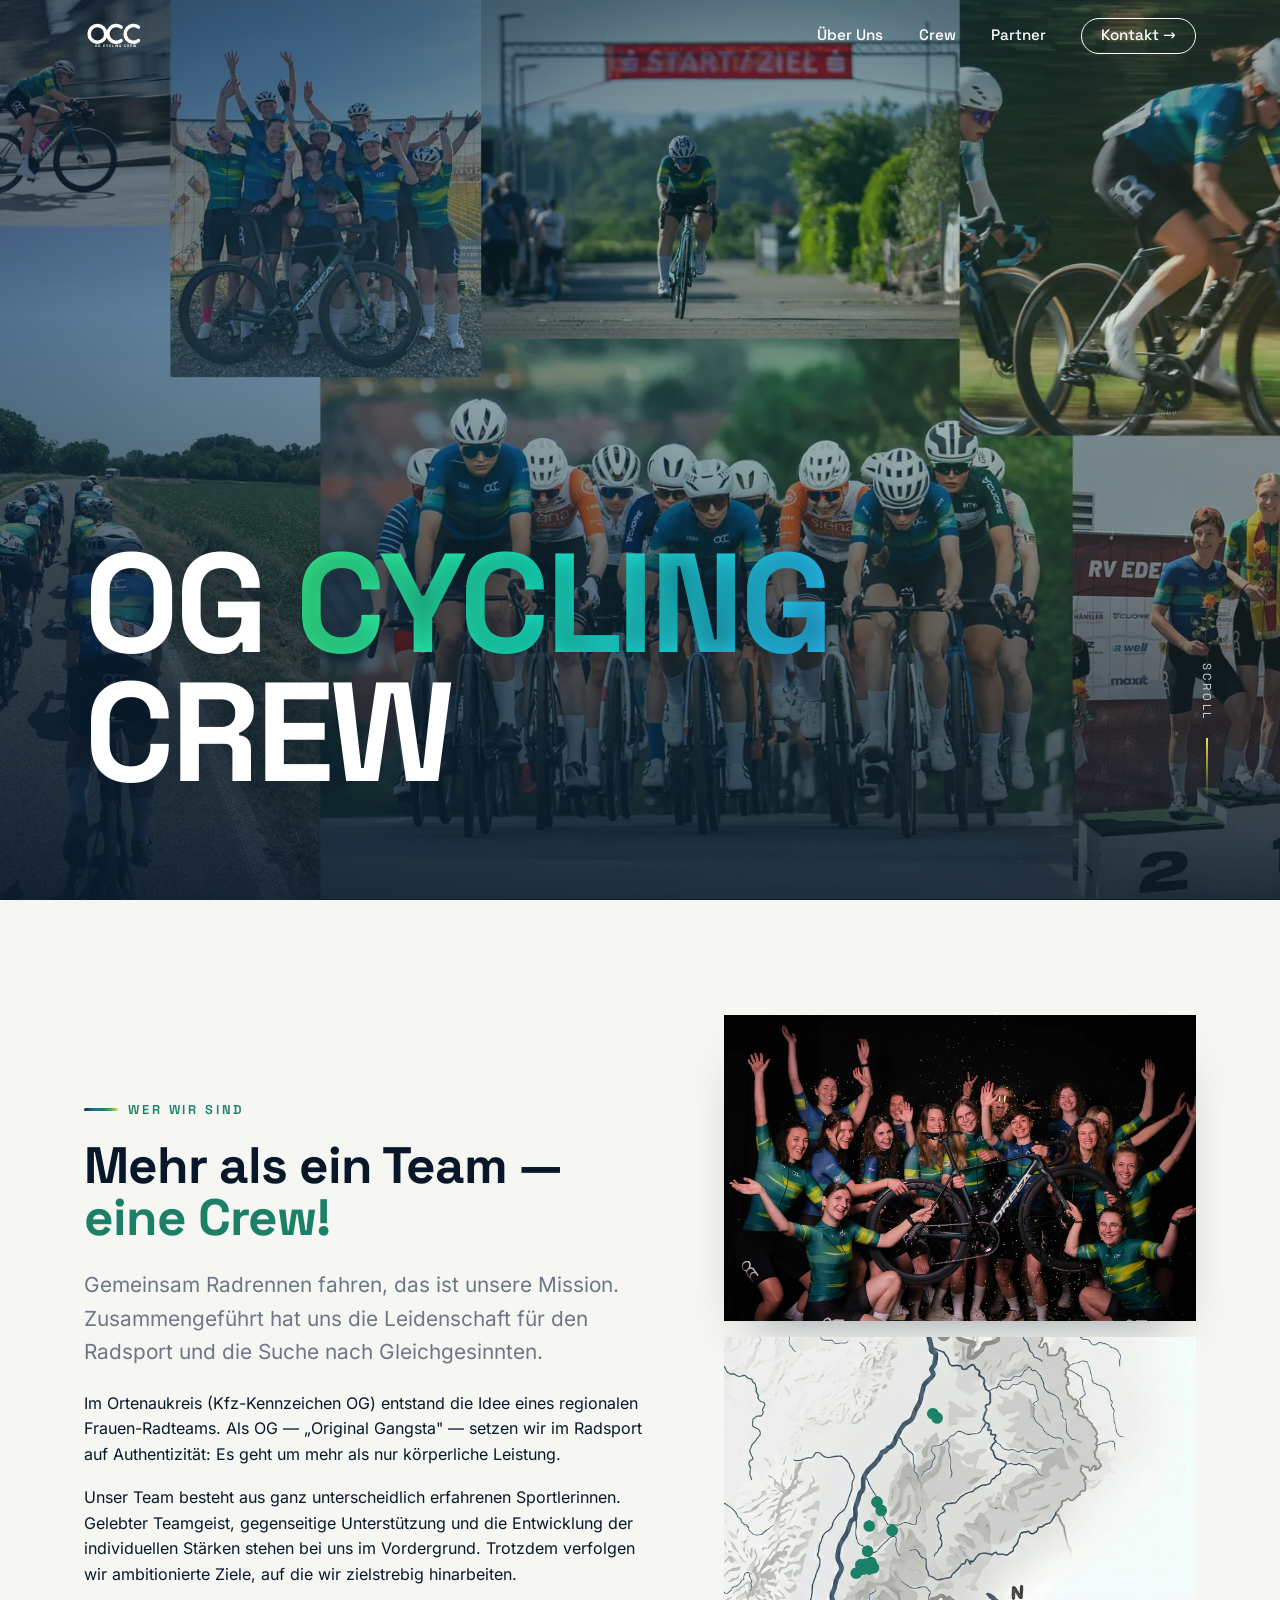
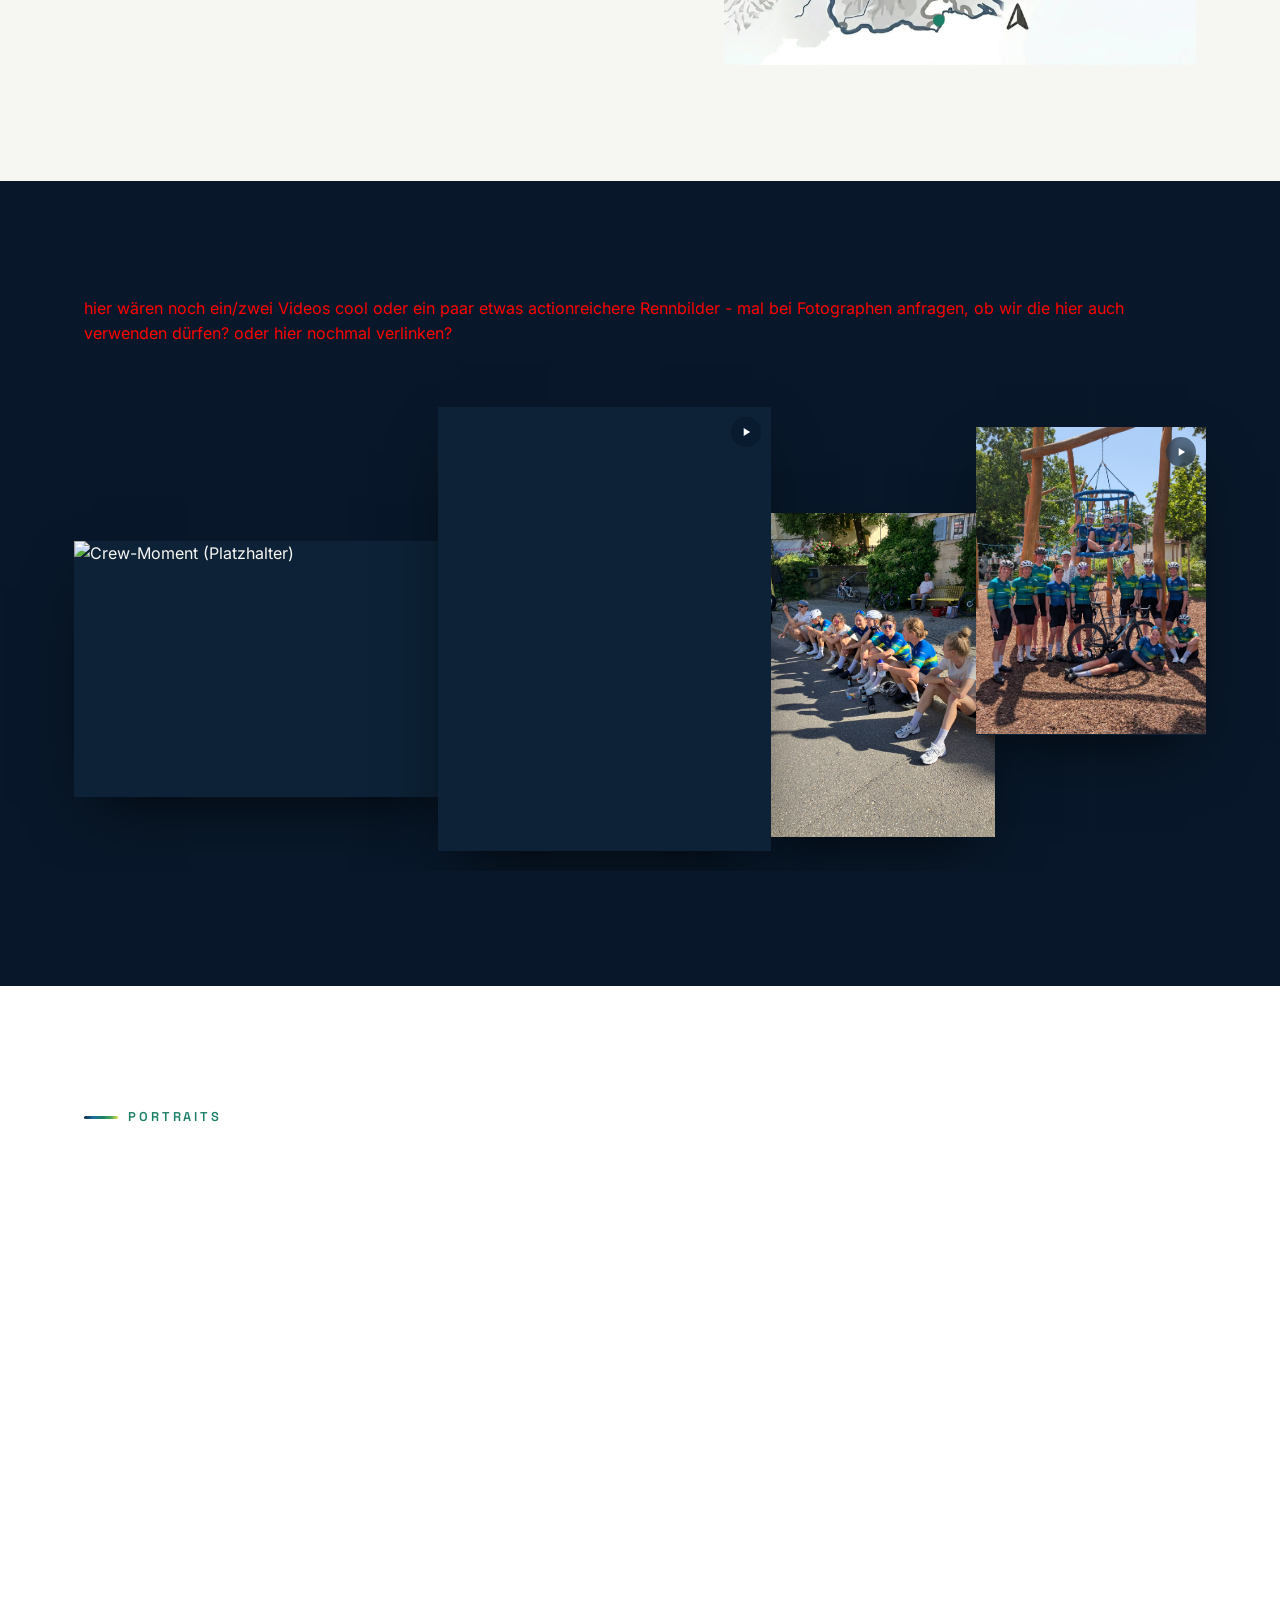
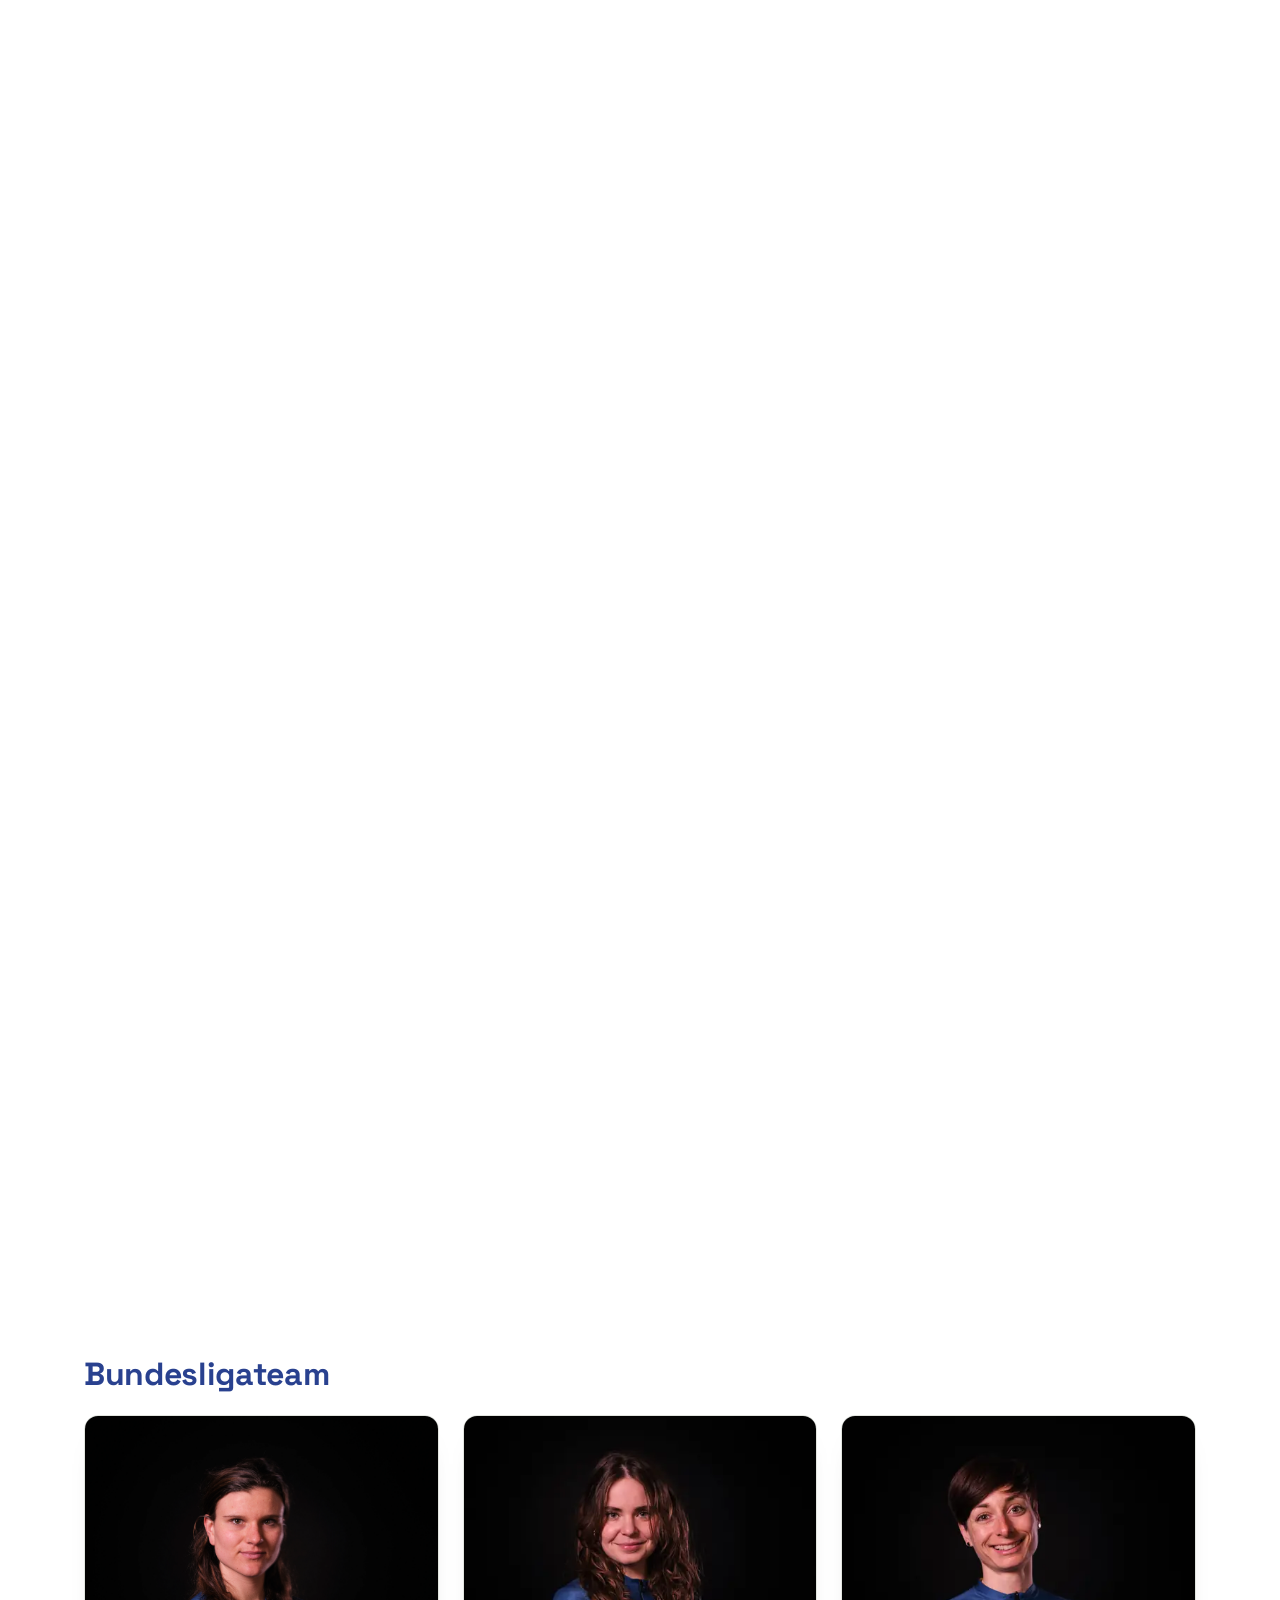
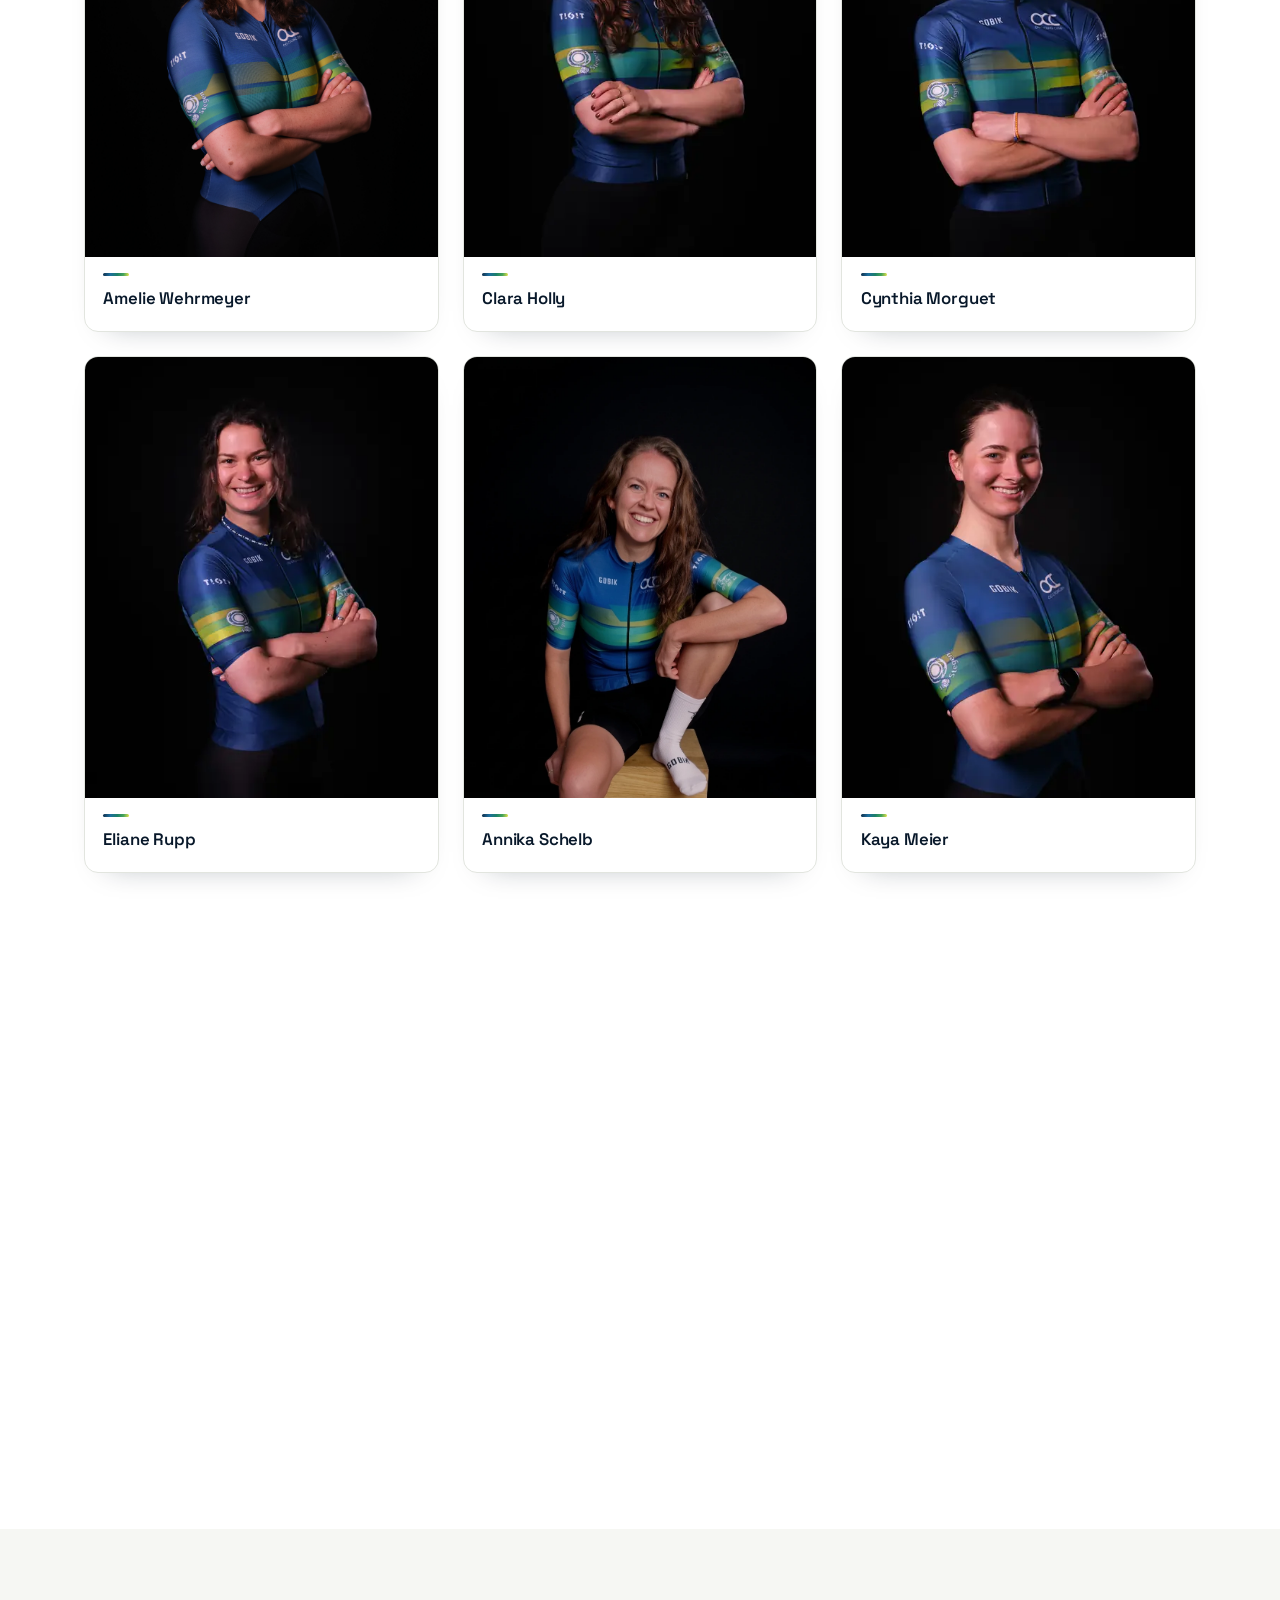
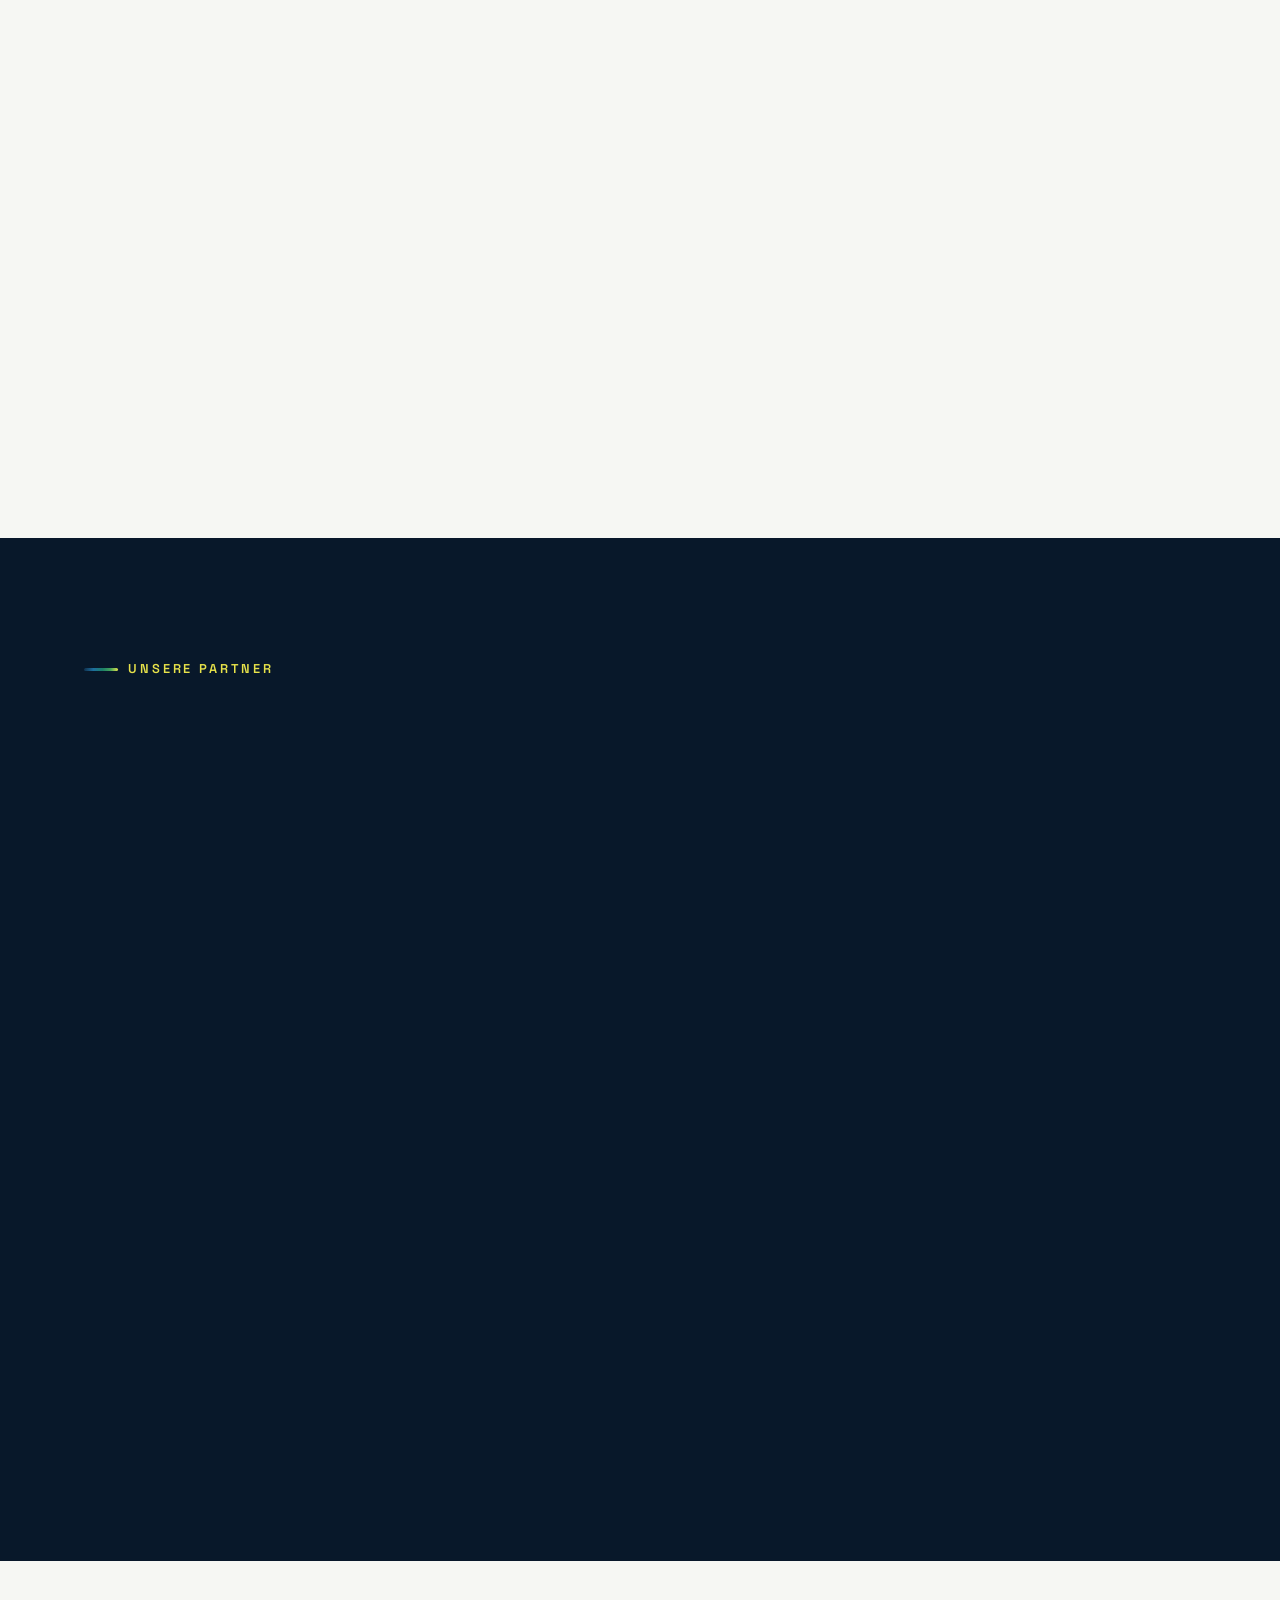
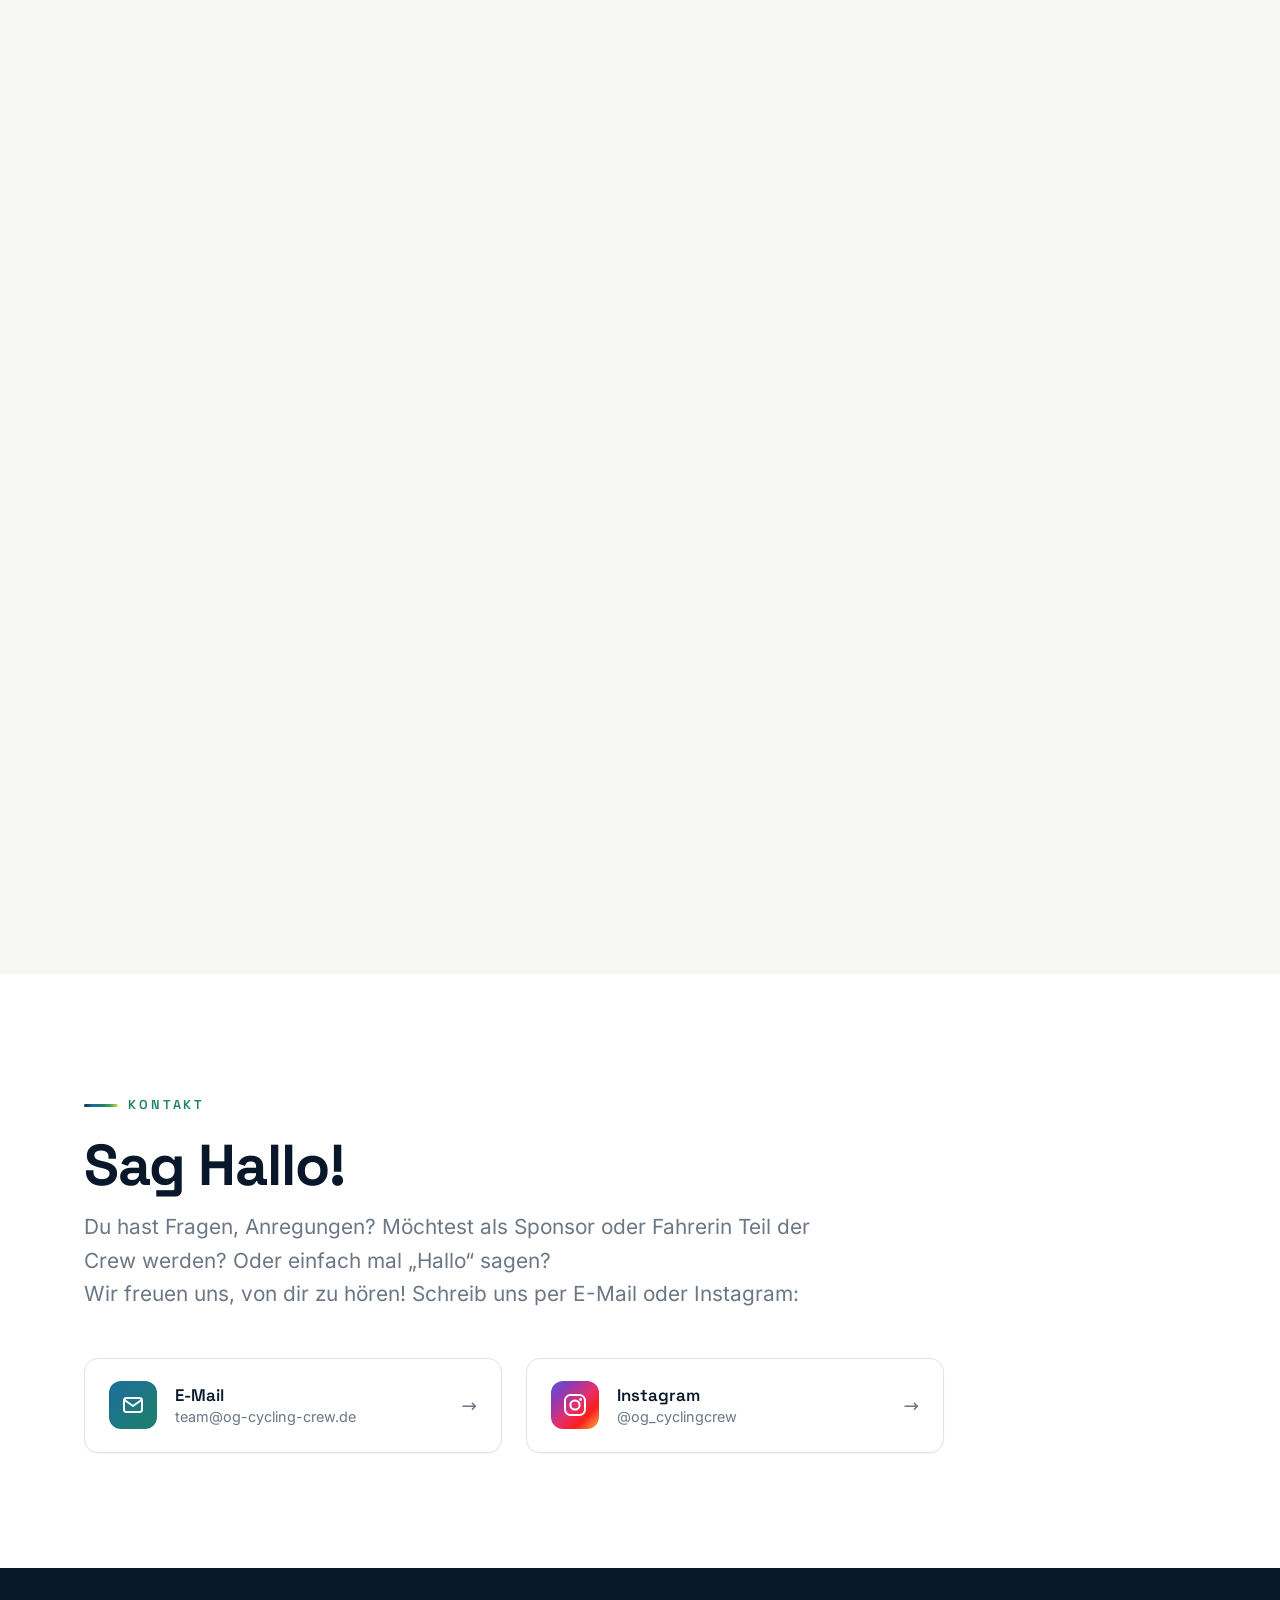
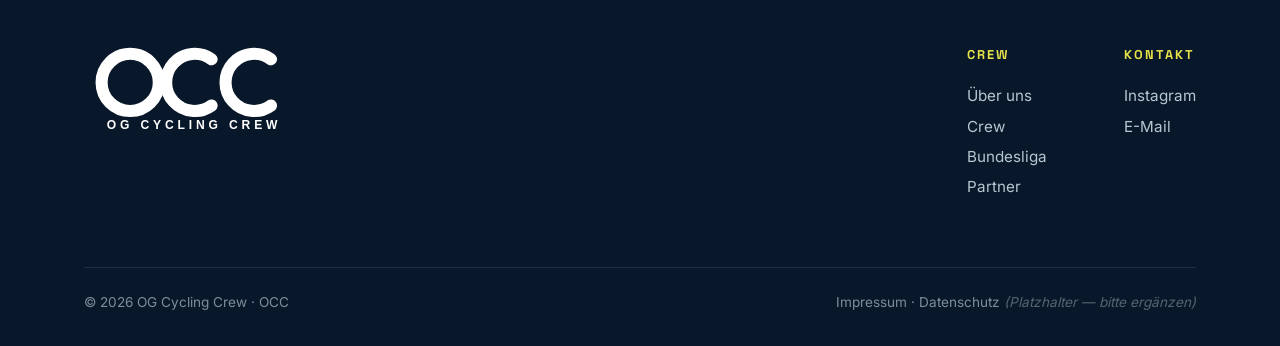
==== index.html @ 4de185d3 "serve fonts via gihub pages instead of calling google fonts api to make the page compliant with priv" ====
<!DOCTYPE html>
<html lang="de">
<head>
  <meta charset="UTF-8" />
  <meta name="viewport" content="width=device-width, initial-scale=1.0" />
  <title>OG Cycling Crew</title>
  <meta name="description" content="OG Cycling Crew (OCC) — ein regionales Frauen-Radteam aus dem Ortenaukreis. Gemeinsam Radrennen fahren in Südbaden und bei den Bundesligarennen in Süddeutschland." />

  <!-- Open Graph (placeholder image — swap for a team photo) -->
  <meta property="og:title" content="OG Cycling Crew — Women's Road Cycling" />
  <meta property="og:image" content="assets/img/group-ride.png" />
  <meta property="og:type" content="website" />

  <link rel="icon" href="assets/logo.svg" type="image/svg+xml" />

  <!-- Preload the hero (LCP) so it starts downloading during HTML parse -->
  <link rel="preload" as="image" href="assets/img/collage/collage.webp" fetchpriority="high" />

  <!-- Fonts: self-hosted (no Google request → GDPR-safe). Defined via @font-face in style.css.
       Preload the two weights needed for first paint so text renders without a flash. -->
  <link rel="preload" as="font" type="font/woff2" href="assets/fonts/inter-400.woff2" crossorigin />
  <link rel="preload" as="font" type="font/woff2" href="assets/fonts/space-grotesk-700.woff2" crossorigin />

  <link rel="stylesheet" href="css/style.css?v=44" />
</head>
<body>

  <!-- Inline SVG sprite (Instagram glyph, reused on the gallery tiles) -->
  <svg width="0" height="0" style="position:absolute" aria-hidden="true">
    <symbol id="ig" viewBox="0 0 24 24">
      <rect x="2" y="2" width="20" height="20" rx="5.5" fill="none" stroke="currentColor" stroke-width="2"/>
      <circle cx="12" cy="12" r="4.6" fill="none" stroke="currentColor" stroke-width="2"/>
      <circle cx="17.6" cy="6.4" r="1.4" fill="currentColor"/>
    </symbol>
    <symbol id="ig-heart" viewBox="0 0 24 24">
      <path d="M12 21s-7.5-4.6-10-9.2C.6 8.9 1.7 5.3 4.9 4.4 7 3.8 9.1 4.7 12 7.6c2.9-2.9 5-3.8 7.1-3.2 3.2.9 4.3 4.5 2.9 7.4C19.5 16.4 12 21 12 21z" fill="none" stroke="currentColor" stroke-width="2" stroke-linejoin="round"/>
    </symbol>
    <symbol id="ig-comment" viewBox="0 0 24 24">
      <path d="M21 11.5a8.5 8.5 0 0 1-12.3 7.6L3 21l1.9-5.7A8.5 8.5 0 1 1 21 11.5z" fill="none" stroke="currentColor" stroke-width="2" stroke-linejoin="round"/>
    </symbol>
    <symbol id="ig-share" viewBox="0 0 24 24">
      <path d="M22 2 11 13" fill="none" stroke="currentColor" stroke-width="2" stroke-linecap="round" stroke-linejoin="round"/>
      <path d="M22 2 15 22l-4-9-9-4 20-7z" fill="none" stroke="currentColor" stroke-width="2" stroke-linejoin="round"/>
    </symbol>
    <symbol id="occ-mark" viewBox="0 0 200 68">
      <g fill="none" stroke="currentColor" stroke-width="11" stroke-linecap="round">
        <circle cx="42" cy="34" r="26"/>
        <path d="M 116 13 A 26 26 0 1 0 116 55"/>
        <path d="M 170 13 A 26 26 0 1 0 170 55"/>
      </g>
    </symbol>
  </svg>

  <!-- ============ HEADER ============ -->
  <header class="header" id="header">
    <div class="wrap header__inner">
      <a href="#top" class="brand" aria-label="OG Cycling Crew — Startseite">
        <svg class="brand__logo" viewBox="0 0 200 80" role="img" aria-label="OG Cycling Crew">
          <g fill="none" stroke="currentColor" stroke-width="11" stroke-linecap="round">
            <circle cx="42" cy="34" r="26"/>
            <path d="M 116 13 A 26 26 0 1 0 116 55"/>
            <path d="M 170 13 A 26 26 0 1 0 170 55"/>
          </g>
          <text x="100" y="76" text-anchor="middle" fill="currentColor"
                font-family="'Space Grotesk',sans-serif" font-size="11"
                font-weight="700" letter-spacing="3">OG CYCLING CREW</text>
        </svg>
      </a>

      <nav class="nav" id="nav">
        <a href="#about">Über Uns</a>
        <a href="#riders">Crew</a>
        <a href="#sponsors">Partner</a>
        <a href="#contact" class="nav__cta">Kontakt <span class="arrow">→</span></a>
      </nav>

      <button class="burger" id="burger" aria-label="Menü öffnen" aria-expanded="false">
        <span></span><span></span><span></span>
      </button>
    </div>
  </header>
  <div class="nav-backdrop" id="navBackdrop"></div>

  <!-- ============ HERO ============ -->
  <section class="hero" id="top">
    <div class="hero__media">
      <!-- PLACEHOLDER: replace with a wide, high-res action shot of the crew riding -->
      <img src="assets/img/collage/collage.webp" alt="OG Cycling Crew auf einer Ausfahrt in Südbaden" fetchpriority="high" decoding="async" width="1920" height="1081" />
    </div>
    <div class="wrap hero__inner">
      <h1>OG <span class="accent">Cycling</span><br />Crew</h1>
    </div>
    <div class="hero__scroll">Scroll</div>
  </section>

  <!-- ============ ABOUT / INTRO ============ -->
  <section class="section intro" id="about">
    <div class="wrap">
      <div class="intro__grid">
        <div class="reveal">
          <span class="eyebrow">Wer wir sind</span>
          <h2>Mehr als ein Team — <em>eine Crew!</em></h2>
          <p class="lead" style="margin-bottom:1.4rem">
            Gemeinsam Radrennen fahren, das ist unsere Mission. Zusammengeführt hat uns die
            Leidenschaft für den Radsport und die Suche nach Gleichgesinnten.
          </p>
          <p>
            Im Ortenaukreis (Kfz-Kennzeichen OG) entstand die Idee eines regionalen Frauen-Radteams.
            Als OG — „Original Gangsta" — setzen wir im Radsport auf Authentizität: Es geht um mehr
            als nur körperliche Leistung.
          </p>

          <p>
            Unser Team besteht aus ganz unterscheidlich erfahrenen Sportlerinnen.
            Gelebter Teamgeist, gegenseitige Unterstützung und die Entwicklung der individuellen
            Stärken stehen bei uns im Vordergrund. Trotzdem verfolgen wir ambitionierte Ziele, auf die wir zielstrebig hinarbeiten.
          </p>
        </div>
        <div class="intro__media reveal" data-delay="1">
          <!-- Decorative map peeking out behind the team photo (placeholder) -->
          <img class="intro__photo" src="assets/img/team/gruppenbild_jubel.webp" alt="Fahrerinnen der OG Cycling Crew" loading="lazy" style="border-radius: 0px;" />
          <img class="intro__map" src="assets/img/map/map_annotated.webp" alt="" aria-hidden="true" loading="lazy" style="border-radius: 0px;" />
      </div>
    </div>
  </section>

  <!-- ============ MOMENTS (overlapping photo/video collage) ============
   Placeholder media. To add a short clip: drop an .mp4 in assets/video/ and
       uncomment the <source> on a video tile (the poster image shows until then). -->
  <section class="section section--dark" id="moments">
    <div class="wrap">
      <p style="color: red;">hier wären noch ein/zwei Videos cool oder ein paar etwas actionreichere Rennbilder - mal bei Fotographen anfragen, ob wir die hier auch verwenden dürfen? oder hier nochmal verlinken?</p>
        

      <div class="collage reveal">
        <figure class="collage__item collage__item--1">
          <img src="assets/img/team/gruppenbild_jubel.jpg" alt="Crew-Moment (Platzhalter)" loading="lazy" />
        </figure>

        <figure class="collage__item collage__item--2">
          <video autoplay muted loop playsinline poster="assets/img/group-ride.png">
             <source src="assets/video/clip-1.mp4" type="video/mp4"> 
          </video>
          <span class="collage__badge" aria-hidden="true"><svg viewBox="0 0 24 24" fill="currentColor"><path d="M8 5v14l11-7z"/></svg></span>
        </figure>

        <figure class="collage__item collage__item--3">
          <img src="assets/img/team/RD_bordstein.jpg" alt="Crew-Moment (Platzhalter)" loading="lazy" />
        </figure>

        <figure class="collage__item collage__item--4">
          <video autoplay muted loop playsinline poster="assets/img/team/KTC_klettergeruest.jpg">
            <source src="assets/video/clip-2.mp4" type="video/mp4">
          </video>
          <span class="collage__badge" aria-hidden="true"><svg viewBox="0 0 24 24" fill="currentColor"><path d="M8 5v14l11-7z"/></svg></span>
        </figure>
      </div>
    </div>
  </section> 

  <!-- ============ RIDERS / CREW — LIGHT VARIANT (dark photos on white) ============ -->
  <section class="section section--white" id="riders-light">
    <div class="wrap">
      <span class="eyebrow">Portraits</span>
      <h2 class="section-title reveal">Unsere Fahrerinnen!</h2>

      <h3 class="crew-group reveal crew-group--rg">Renngemeinschaft</h3>
      <div class="crew-grid">
        <figure class="rider-card reveal" data-delay="1"><div class="rider-card__photo"><img src="assets/img/portraits/einzelbilder_schwarz/ElisabethEgerter.webp" alt="Elisabeth Egerter" loading="lazy" /></div><figcaption><span class="rider-card__name">Elisabeth Egerter</span></figcaption></figure>
        <figure class="rider-card reveal" data-delay="2"><div class="rider-card__photo"><img src="assets/img/portraits/einzelbilder_schwarz/LauraThaller.webp" alt="Laura Thaller" loading="lazy" /></div><figcaption><span class="rider-card__name">Laura Thaller</span></figcaption></figure>
        <figure class="rider-card reveal" data-delay="1"><div class="rider-card__photo"><img src="assets/img/portraits/einzelbilder_schwarz/ValerieMoser.webp" alt="Valerie Moser" loading="lazy" /></div><figcaption><span class="rider-card__name">Valerie Moser</span></figcaption></figure>
        <figure class="rider-card reveal"><div class="rider-card__photo"><img src="assets/img/portraits/einzelbilder_schwarz/MaraKeller.webp" alt="Mara Keller" loading="lazy" /></div><figcaption><span class="rider-card__name">Mara Keller</span></figcaption></figure>
        <figure class="rider-card reveal" data-delay="1"><div class="rider-card__photo"><img src="assets/img/portraits/einzelbilder_schwarz/MiriamImbery.webp" alt="Miriam Imbery" loading="lazy" /></div><figcaption><span class="rider-card__name">Miriam Imbery</span></figcaption></figure>
        <figure class="rider-card reveal"><div class="rider-card__photo"><img src="assets/img/portraits/einzelbilder_schwarz/AmelieZimmermann.webp" alt="Amelie Zimmermann" loading="lazy" /></div><figcaption><span class="rider-card__name">Amelie Zimmermann</span></figcaption></figure>
        <figure class="rider-card reveal" data-delay="2"><div class="rider-card__photo"><img src="assets/img/portraits/einzelbilder_schwarz/NinaSchmidt.webp" alt="Nina Schmidt" loading="lazy" /></div><figcaption><span class="rider-card__name">Nina Schmidt</span></figcaption></figure>
        <figure class="rider-card reveal"><div class="rider-card__photo"><img src="assets/img/portraits/einzelbilder_schwarz/SinaHuber.webp" alt="Sina Huber" loading="lazy" /></div><figcaption><span class="rider-card__name">Sina Huber</span></figcaption></figure>
      </div>

      <h3 class="crew-group crew-group--buli reveal">Bundesligateam</h3>
      <div class="crew-grid">
        <figure class="rider-card reveal"><div class="rider-card__photo"><img src="assets/img/portraits/einzelbilder_schwarz/AmelieWehrmeyer.webp" alt="Amelie Wehrmeyer" loading="lazy" /></div><figcaption><span class="rider-card__name">Amelie Wehrmeyer</span></figcaption></figure>
        <figure class="rider-card reveal" data-delay="2"><div class="rider-card__photo"><img src="assets/img/portraits/einzelbilder_schwarz/ClaraHolly.webp" alt="Clara Holly" loading="lazy" /></div><figcaption><span class="rider-card__name">Clara Holly</span></figcaption></figure>
        <figure class="rider-card reveal"><div class="rider-card__photo"><img src="assets/img/portraits/einzelbilder_schwarz/CynthiaMorguet.webp" alt="Cynthia Morguet" loading="lazy" /></div><figcaption><span class="rider-card__name">Cynthia Morguet</span></figcaption></figure>
        <figure class="rider-card reveal" data-delay="1"><div class="rider-card__photo"><img src="assets/img/portraits/einzelbilder_schwarz/ElianeRupp.webp" alt="Eliane Rupp" loading="lazy" /></div><figcaption><span class="rider-card__name">Eliane Rupp</span></figcaption></figure>
        <figure class="rider-card reveal" data-delay="1"><div class="rider-card__photo"><img src="assets/img/portraits/einzelbilder_schwarz/AnnikaSchelb.webp" alt="Annika Schelb" loading="lazy" /></div><figcaption><span class="rider-card__name">Annika Schelb</span></figcaption></figure>
        <figure class="rider-card reveal" data-delay="2"><div class="rider-card__photo"><img src="assets/img/portraits/einzelbilder_schwarz/KayaMeier.webp" alt="Kaya Meier" loading="lazy" /></div><figcaption><span class="rider-card__name">Kaya Meier</span></figcaption></figure>
        <figure class="rider-card reveal"><div class="rider-card__photo"><img src="assets/img/portraits/einzelbilder_schwarz/KiraStock.webp" alt="Kira Stock" loading="lazy" /></div><figcaption><span class="rider-card__name">Kira Stock</span></figcaption></figure>
        <figure class="rider-card reveal" data-delay="1"><div class="rider-card__photo"><img src="assets/img/portraits/einzelbilder_schwarz/SofiaHenninger.webp" alt="Sofia Henninger" loading="lazy" /></div><figcaption><span class="rider-card__name">Sofia Henninger</span></figcaption></figure>
        <figure class="rider-card reveal" data-delay="2"><div class="rider-card__photo"><img src="assets/img/portraits/einzelbilder_schwarz/VanessaWeiss.webp" alt="Vanessa Weiß" loading="lazy" /></div><figcaption><span class="rider-card__name">Vanessa Weiß</span></figcaption></figure>
      </div>
    </div>
  </section>

  <!-- ============ BUNDESLIGA / CLUB PARTNERSHIP ============ -->
  <section class="section" id="bundesliga">
    <div class="wrap">
      <div class="club__grid">
        <div class="reveal">
          <span class="eyebrow">Bundesliga</span>
          <h2 class="section-title">Gemeinsam stark mit <em style="font-style:normal;color:var(--buli)">RV&nbsp;Stegen</em>!</h2>
          <p class="lead" style="margin:1.4rem 0">
            Für unser Bundesliga-Team haben wir uns mit dem <a href="https://rvstegen.de" target="_blank" rel="noopener"><strong> <u>RV Stegen e.V. </u></strong></a>
             aus dem
            Dreisamtal zusammengetan. 
          </p>
          <p>
            Unter dem Dach des traditionsreichen Radsportvereins gehen wir gemeinsam 
            in der Frauen-Bundesliga an den Start. Hier wollen wir nicht nur als Team stark auftreten, 
            sondern auch ein Vorbild für Nachwuchssportlerinnen sein.
          </p>
        </div>

        <img class="club-photo reveal" data-delay="1" src="assets/img/bundesliga/buli_aligned.webp" alt="Das OCC-Bundesligateam in Kooperation mit RV Stegen" loading="lazy" style="border-radius:0px;"/>
      </div>
    </div>
  </section>

  <!-- ============ SPONSORS ============ -->
  <section class="section section--dark" id="sponsors">
    <div class="wrap">
      <span class="eyebrow">Unsere Partner</span>
      <h2 class="section-title reveal">They keep us rollin'</h2>
      <p class="lead reveal" style="margin-top:1rem; color: red;"> Platzhalter habe hier keinen Überblick - bitte checken - ist das aktuell? wer fehlt?</p>

      <!-- Flip cards: front = logo, back = short description + website link.
           Logos live in assets/img/partner_logos/. For a logo that has a dark/built-in
           background (like an app icon), add class "sponsor-logo--icon" to round it. -->
      <div class="sponsors-grid reveal">
        <a class="sponsor-card" href="https://gobik.com" target="_blank" rel="noopener" aria-label="GOBIK – Webseite öffnet in neuem Tab">
          <div class="sponsor-card__inner">
            <div class="sponsor-card__face sponsor-card__front">
              <img class="sponsor-logo" src="assets/img/partner_logos/gobik.png" alt="GOBIK" loading="lazy" />
            </div>
            <div class="sponsor-card__face sponsor-card__back">
              <p>Unser Bekleidungspartner — Premium-Radkleidung „made in Spain".</p>
              <span class="sponsor-card__link">Zur Webseite <span class="arrow">→</span></span>
            </div>
          </div>
        </a>

        <a class="sponsor-card" href="https://enduco.app" target="_blank" rel="noopener" aria-label="enduco – Webseite öffnet in neuem Tab">
          <div class="sponsor-card__inner">
            <div class="sponsor-card__face sponsor-card__front" style="background-color: #000; border: 1px solid #000;">
              <img class="sponsor-logo sponsor-logo--icon" src="assets/img/partner_logos/enduco.png" alt="enduco" loading="lazy" />
            </div>
            <div class="sponsor-card__face sponsor-card__back">
              <p>Smarter AI Trainingscoach - personalisierte Trainingspläne für Ausdauersportler</p>
              <span class="sponsor-card__link">Zur Webseite <span class="arrow">→</span></span>
            </div>
          </div>
        </a>

        <a class="sponsor-card" href="https://www.tillit-bikes.de" target="_blank" rel="noopener" aria-label="TilliT Bikes – Webseite öffnet in neuem Tab">
          <div class="sponsor-card__inner">
            <div class="sponsor-card__face sponsor-card__front">
              <img class="sponsor-logo" src="assets/img/partner_logos/tillit.png" alt="TilliT Bikes" loading="lazy" />
            </div>
            <div class="sponsor-card__face sponsor-card__back">
              <p>Bike-Kompetenzcenter aus der Ortenau — High-End-Bikes, E-Bikes und Werkstatt mit über 20 Jahren Renn-Erfahrung.</p>
              <span class="sponsor-card__link">Zur Webseite <span class="arrow">→</span></span>
            </div>
          </div>
        </a>

        <a class="sponsor-card" href="https://www.freiburger-bierle.de" target="_blank" rel="noopener" aria-label="Freiburger Bierle – Webseite öffnet in neuem Tab">
          <div class="sponsor-card__inner">
            <div class="sponsor-card__face sponsor-card__front" style="background-color: #E6E6E6;">
              <img class="sponsor-logo" src="assets/img/partner_logos/freiburger_bierle.png" alt="Freiburger Bierle" loading="lazy" />
            </div>
            <div class="sponsor-card__face sponsor-card__back">
              <p>Regionales Bier aus Freiburg in Bio-Qualität</p>
              <span class="sponsor-card__link">Zur Webseite <span class="arrow">→</span></span>
            </div>
          </div>
        </a>

        <a class="sponsor-card" href="https://www.radliebe-mb.de" target="_blank" rel="noopener" aria-label="Radliebe – Webseite öffnet in neuem Tab">
          <div class="sponsor-card__inner">
            <div class="sponsor-card__face sponsor-card__front">
              <img class="sponsor-logo sponsor-logo--invert" src="assets/img/partner_logos/radliebe.png" alt="Radliebe Meisterbetrieb" loading="lazy" />
            </div>
            <div class="sponsor-card__face sponsor-card__back">
              <p>Meisterbetrieb für Fahrwerks-Service am Bike — Wartung und Tuning von Federgabeln &amp; Dämpfern.</p>
              <span class="sponsor-card__link">Zur Webseite <span class="arrow">→</span></span>
            </div>
          </div>
        </a>
      </div>

      <div style="margin-top:2.5rem" class="reveal">
        <p>
          Du möchtest uns unterstützen? 
          Wir freuen uns über jede Form der Zusammenarbeit — von Ausrüstung oder Verpflegung 
          bis zur gemeinsamen Eventplanung. Werde als Partner Teil der Crew!        
        </p>
        <div style="margin-top:2rem; display:flex; gap:1rem; flex-wrap:wrap">
          <a href="#contact" class="btn btn--ghost">Kontakt <span class="arrow">&#8594;</span></a>
        </div> 
      </div>
    </div>
  </section>

  <!-- ============ INSTAGRAM ============ -->
  <!-- Privacy-friendly "feed": your own image files linking to Instagram.
       No third-party scripts / cookies → no DSGVO consent banner needed.
       Replace the images in assets/img/ and point each <a href> at the matching post. -->
  <section class="section" id="instagram">
    <div class="wrap">
      <div class="insta__head reveal">
        <div>
          <span class="eyebrow">Social Media</span>
          <h2 class="section-title">Folg rein!</h2>
          <p class="lead" style="margin-top:1rem; width:100%;">Live-Updates aus den Rennen, Rennberichte, Trainings-Insights und mehr. <br> Folge uns auf Instagram, um nichts zu verpassen!</p>
        </div>
      </div>

      <!-- Each card mimics an Instagram post: header (avatar + handle), image, action row, caption.
           Replace the <img src> + caption text and point the links at the matching post. -->
      <div class="insta-grid reveal">

        <article class="ig-post">
          <a class="ig-post__head" href="https://www.instagram.com/og_cyclingcrew/" target="_blank" rel="noopener">
            <span class="ig-post__avatar" aria-hidden="true"><svg viewBox="0 0 200 68"><use href="#occ-mark"/></svg></span>
            <span class="ig-post__handle">og_cyclingcrew</span>
          </a>
          <a class="ig-post__media" href="https://www.instagram.com/og_cyclingcrew/" target="_blank" rel="noopener" aria-label="Instagram-Beitrag öffnen">
            
            <img src="assets/img/instagram_mockup/Screenshot 2026-06-12 162106.webp" alt="" loading="lazy" />
          </a>
          <div class="ig-post__actions" aria-hidden="true">
            <svg class="ig-act"><use href="#ig-heart"/></svg>
            <svg class="ig-act"><use href="#ig-comment"/></svg>
            <svg class="ig-act ig-act--share"><use href="#ig-share"/></svg>
          </div>
          <p class="ig-post__caption"><b>og_cyclingcrew</b> Am Pfingstwochenende ging es für uns beim Kaiserstuhltunibergcup an den Start!🔥 ...</p>
        </article>

        <article class="ig-post">
          <a class="ig-post__head" href="https://www.instagram.com/og_cyclingcrew/" target="_blank" rel="noopener">
            <span class="ig-post__avatar" aria-hidden="true"><svg viewBox="0 0 200 68"><use href="#occ-mark"/></svg></span>
            <span class="ig-post__handle">og_cyclingcrew</span>
          </a>
          <a class="ig-post__media" href="https://www.instagram.com/og_cyclingcrew/" target="_blank" rel="noopener" aria-label="Instagram-Beitrag öffnen">
            
            <img src="assets/img/instagram_mockup/Screenshot 2026-06-12 162141.webp" alt="OCC Instagram-Beitrag" loading="lazy" />
          </a>
          <div class="ig-post__actions" aria-hidden="true">
            <svg class="ig-act"><use href="#ig-heart"/></svg>
            <svg class="ig-act"><use href="#ig-comment"/></svg>
            <svg class="ig-act ig-act--share"><use href="#ig-share"/></svg>
          </div>
          <p class="ig-post__caption"><b>og_cyclingcrew</b> Racing on home roads 🏁🚀 <br>
            <u style="color: blue;">#ogcyclingcrew #rennradliebe #roadcycling</u>...</p>
        </article>

        <!-- Rightmost card fades out + a "mehr auf Instagram" link sits on top, hinting at more. -->
        <div class="ig-more">
          <article class="ig-post ig-post--fade" aria-hidden="true">
            <div class="ig-post__head">
              <span class="ig-post__avatar"><svg viewBox="0 0 200 68"><use href="#occ-mark"/></svg></span>
              <span class="ig-post__handle">og_cyclingcrew</span>
            </div>
            <div class="ig-post__media">
              <img src="assets/img/instagram_mockup/Screenshot 2026-06-12 162208.webp" alt="OCC Instagram-Beitrag" loading="lazy" />
            </div>
            <div class="ig-post__actions">
              <svg class="ig-act"><use href="#ig-heart"/></svg>
              <svg class="ig-act"><use href="#ig-comment"/></svg>
              <svg class="ig-act ig-act--share"><use href="#ig-share"/></svg>
            </div>
            <p class="ig-post__caption"><b>og_cyclingcrew</b> Sonntag stand für uns das erste Bundesliga-Rennen der Saison auf dem Plan. 💥 Kaya, Elli, Vanessa, ...</p>
          </article>
          <a class="ig-more__link" href="https://www.instagram.com/og_cyclingcrew/" target="_blank" rel="noopener">
            <span class="ig-more__pill">
              <svg class="ig-ic" aria-hidden="true"><use href="#ig"/></svg>
              Mehr auf Instagram
              <span class="ig-more__arrow" aria-hidden="true">→</span>
            </span>
          </a>
        </div>

      </div>
    </div>
  </section>

  <!-- ============ CONTACT ============ -->
  <section class="section section--tint" id="contact">
    <div class="wrap">
      <span class="eyebrow">Kontakt</span>
      <h2 class="section-title reveal">Sag Hallo!</h2>

      
      <p class="lead contact-intro reveal">Du hast Fragen, Anregungen? Möchtest als Sponsor oder Fahrerin Teil der Crew werden? Oder einfach mal „Hallo“ sagen? <br> Wir freuen uns, von dir zu hören! Schreib uns per E-Mail oder Instagram:</p>

      <div class="contact-channels reveal">
        <a class="contact-card contact-card--mail" href="mailto:team@og-cycling-crew.de">
          <span class="contact-card__icon" aria-hidden="true">
            <svg viewBox="0 0 24 24" fill="none" stroke="currentColor" stroke-width="2" stroke-linecap="round" stroke-linejoin="round"><rect x="3" y="5" width="18" height="14" rx="2.5"/><path d="m3.5 7 8.5 6 8.5-6"/></svg>
          </span>
          <span class="contact-card__text">
            <b>E-Mail</b>
            <span>team@og-cycling-crew.de</span>
          </span>
          <span class="contact-card__arrow" aria-hidden="true">→</span>
        </a>
        <a class="contact-card contact-card--ig" href="https://www.instagram.com/og_cyclingcrew/" target="_blank" rel="noopener">
          <span class="contact-card__icon" aria-hidden="true"><svg><use href="#ig"/></svg></span>
          <span class="contact-card__text">
            <b>Instagram</b>
            <span>@og_cyclingcrew</span>
          </span>
          <span class="contact-card__arrow" aria-hidden="true">→</span>
        </a>
      </div>

    </div>
  </section>

  <!-- ============ FOOTER ============ -->
  <footer class="footer">
    <div class="wrap">
      <div class="footer__top">
        <div class="footer__brand">
          <img class="brand__logo" src="assets/logo.svg" alt="OG Cycling Crew" style="filter:brightness(0) invert(1)" />
        </div>
        <div class="footer__cols">
          <div>
            <h4>Crew</h4>
            <ul>
              <li><a href="#about">Über uns</a></li>
              <li><a href="#riders">Crew</a></li>
              <li><a href="#bundesliga">Bundesliga</a></li>
              <li><a href="#sponsors">Partner</a></li>
            </ul>
          </div>

          <div>
            <h4>Kontakt</h4>
            <ul>
              <li><a href="https://www.instagram.com/og_cyclingcrew/" target="_blank" rel="noopener">Instagram</a></li>
              <li><a href="mailto:team@og-cycling-crew.de">E-Mail</a></li>
            </ul>
          </div>
        </div>
      </div>
      <div class="footer__bottom">
        <span>© <span id="year">2026</span> OG Cycling Crew · OCC</span>
        <span><a href="#">Impressum</a> · <a href="#">Datenschutz</a> <em style="color:#56646f">(Platzhalter — bitte ergänzen)</em></span>
      </div>
    </div>
  </footer>

  <script src="js/main.js"></script>
</body>
</html>
---- css/style.css ----
/* ============================================================
   OG CYCLING CREW — occ-website
   Static stylesheet (no build step, GitHub Pages friendly)
   ============================================================ */

/* ---------- Self-hosted fonts (GDPR: no Google Fonts request) ----------
   Files live in assets/fonts/ as .woff2 — see todo.md / download notes. */
@font-face {
  font-family: "Space Grotesk";
  font-style: normal;
  font-weight: 400;
  font-display: swap;
  src: url("../assets/fonts/space-grotesk-400.woff2") format("woff2");
}
@font-face {
  font-family: "Space Grotesk";
  font-style: normal;
  font-weight: 500;
  font-display: swap;
  src: url("../assets/fonts/space-grotesk-500.woff2") format("woff2");
}
@font-face {
  font-family: "Space Grotesk";
  font-style: normal;
  font-weight: 600;
  font-display: swap;
  src: url("../assets/fonts/space-grotesk-600.woff2") format("woff2");
}
@font-face {
  font-family: "Space Grotesk";
  font-style: normal;
  font-weight: 700;
  font-display: swap;
  src: url("../assets/fonts/space-grotesk-700.woff2") format("woff2");
}
@font-face {
  font-family: "Inter";
  font-style: normal;
  font-weight: 400;
  font-display: swap;
  src: url("../assets/fonts/inter-400.woff2") format("woff2");
}
@font-face {
  font-family: "Inter";
  font-style: normal;
  font-weight: 500;
  font-display: swap;
  src: url("../assets/fonts/inter-500.woff2") format("woff2");
}
@font-face {
  font-family: "Inter";
  font-style: normal;
  font-weight: 600;
  font-display: swap;
  src: url("../assets/fonts/inter-600.woff2") format("woff2");
}

/* ---------- Design tokens ---------- */
:root {
  /* Brand palette pulled from the OCC jerseys & logo */
  --ink:    #08182a;   /* near-black navy            */
  --navy:   #0f2e4a;   /* deep blue                  */
  --blue:   #1d6e9e;   /* ocean blue                 */
  --teal:   #1c8068;   /* jersey teal                */
  --green:  #46a45a;   /* fresh green                */
  --lime:   #e7e24a;   /* yellow / lime accent       */
  --buli:   #29418f;   /* Bundesliga periwinkle (from the rider-name typography) */
  --rg:     #426b67;   /* Renngemeinschaft teal-green (from the rider-name typography) */
  --paper:  #f6f7f3;   /* warm off-white             */
  --white:  #ffffff;
  --muted:  #6b7785;   /* secondary text             */
  --line:   #e2e5df;   /* hairlines                  */

  /* Signature jersey gradient */
  --grad: linear-gradient(100deg, var(--navy) 0%, var(--blue) 28%, var(--teal) 55%, var(--green) 78%, var(--lime) 100%);

  --font-display: "Space Grotesk", "Archivo", system-ui, sans-serif;
  --font-body: "Inter", system-ui, -apple-system, sans-serif;

  --maxw: 1240px;
  --pad: clamp(1.25rem, 5vw, 4rem);
  --radius: 14px;

  --ease: cubic-bezier(.22, 1, .36, 1);
}

/* ---------- Reset ---------- */
*, *::before, *::after { box-sizing: border-box; }
* { margin: 0; }
html { scroll-behavior: smooth; -webkit-text-size-adjust: 100%; }
@media (prefers-reduced-motion: reduce) {
  html { scroll-behavior: auto; }
  *, *::before, *::after { animation-duration: .001ms !important; transition-duration: .001ms !important; }
}

body {
  font-family: var(--font-body);
  color: var(--ink);
  background: var(--paper);
  line-height: 1.6;
  -webkit-font-smoothing: antialiased;
  overflow-x: hidden;
}

img { max-width: 100%; display: block; }
a { color: inherit; text-decoration: none; }
ul { list-style: none; padding: 0; }

/* ---------- Layout helpers ---------- */
.wrap { width: 100%; max-width: var(--maxw); margin-inline: auto; padding-inline: var(--pad); }
.section { padding-block: clamp(4rem, 9vw, 8rem); }
.section--dark { background: var(--ink); color: var(--paper); }
.section--tint { background: var(--white); }

.eyebrow {
  font-family: var(--font-display);
  font-size: .8rem;
  font-weight: 600;
  letter-spacing: .22em;
  text-transform: uppercase;
  color: var(--teal);
  display: inline-flex;
  align-items: center;
  gap: .65rem;
  margin-bottom: 1.25rem;
}
.eyebrow::before {
  content: "";
  width: 34px; height: 3px;
  background: var(--grad);
  border-radius: 2px;
}
.section--dark .eyebrow { color: var(--lime); }

h1, h2, h3 { font-family: var(--font-display); font-weight: 700; line-height: 1.02; letter-spacing: -.02em; }
h2.section-title { font-size: clamp(2rem, 5.5vw, 3.6rem); font-weight: 700; }
.lead { font-size: clamp(1.05rem, 2vw, 1.3rem); color: var(--muted); max-width: 60ch; }
.section--dark .lead { color: #aab8c4; }

/* ---------- Buttons ---------- */
.btn {
  display: inline-flex; align-items: center; gap: .6rem;
  font-family: var(--font-display); font-weight: 600;
  font-size: .95rem; letter-spacing: .01em;
  padding: .9rem 1.6rem; border-radius: 100px;
  border: 1.5px solid transparent;
  cursor: pointer; transition: transform .25s var(--ease), box-shadow .25s var(--ease), background .25s, color .25s;
}
.btn .arrow { transition: transform .3s var(--ease); }
.btn:hover .arrow { transform: translateX(4px); }
.btn--primary { background: var(--ink); color: var(--white); }
.btn--primary:hover { transform: translateY(-2px); box-shadow: 0 12px 30px -12px rgba(8,24,42,.6); }
.btn--grad { background: var(--grad); color: var(--white); background-size: 160% 160%; background-repeat: no-repeat; }
.btn--grad:hover { transform: translateY(-2px); background-position: 100% 0; box-shadow: 0 14px 34px -14px rgba(28,128,104,.7); }
.btn--ghost { border-color: currentColor; background: transparent; }
.btn--ghost:hover { background: var(--ink); color: var(--white); border-color: var(--ink); }
.section--dark .btn--ghost:hover { background: var(--paper); color: var(--ink); border-color: var(--paper); }

/* ============================================================
   HEADER / NAV
   ============================================================ */
.header {
  position: fixed; inset: 0 0 auto 0; z-index: 100;
  padding-block: 1.1rem;
  transition: background .35s var(--ease), padding .35s var(--ease), box-shadow .35s;
}
.header.scrolled {
  background: rgba(8,24,42,.85);
  backdrop-filter: saturate(150%) blur(14px);
  padding-block: .65rem;
  box-shadow: 0 1px 0 rgba(255,255,255,.08);
}
.header__inner { display: flex; align-items: center; justify-content: space-between; gap: 2rem; }
.brand { display: flex; align-items: center; gap: .8rem; color: var(--white); transition: color .35s; }
.header.scrolled .brand { color: var(--white); }
.brand__logo { width: 64px; height: auto; }

.nav { display: flex; align-items: center; gap: 2.2rem; }
.nav a {
  font-family: var(--font-display); font-weight: 500; font-size: .95rem;
  color: var(--white); position: relative; transition: color .35s; padding-block: .3rem;
}
.header.scrolled .nav a { color: var(--white); }
.nav a::after {
  content: ""; position: absolute; left: 0; bottom: -2px; height: 2px; width: 0;
  background: var(--grad); transition: width .3s var(--ease);
}
.nav a:hover::after, .nav a.active::after { width: 100%; }
.nav__cta { padding: .55rem 1.2rem; border: 1.5px solid currentColor; border-radius: 100px; }
.nav__cta::after { display: none; }
.nav__cta:hover { background: var(--lime); color: var(--ink) !important; border-color: var(--lime); }

.burger { display: none; background: none; border: 0; cursor: pointer; width: 30px; height: 22px; position: relative; }
.burger span { position: absolute; left: 0; height: 2.5px; width: 100%; background: currentColor; border-radius: 2px; transition: .3s var(--ease); }
.burger span:nth-child(1) { top: 0; }
.burger span:nth-child(2) { top: 50%; transform: translateY(-50%); }
.burger span:nth-child(3) { bottom: 0; }
.burger { color: var(--white); }
.header.scrolled .burger { color: var(--white); }
body.nav-open .burger span:nth-child(1) { top: 50%; transform: translateY(-50%) rotate(45deg); }
body.nav-open .burger span:nth-child(2) { opacity: 0; }
body.nav-open .burger span:nth-child(3) { bottom: 50%; transform: translateY(50%) rotate(-45deg); }

/* ============================================================
   HERO
   ============================================================ */
.hero {
  position: relative; min-height: 100svh; display: flex; align-items: flex-end;
  color: var(--white); overflow: hidden;
}
.hero__media { position: absolute; inset: 0; z-index: -2; }
.hero__media img { width: 100%; height: 100%; object-fit: cover; object-position: center 30%; }
.hero__media::after {
  content: ""; position: absolute; inset: 0;
  background:
    linear-gradient(180deg, rgba(8,24,42,.45) 0%, rgba(8,24,42,.1) 35%, rgba(8,24,42,.85) 100%),
    linear-gradient(100deg, rgba(15,46,74,.5), rgba(28,128,104,.2) 60%, rgba(231,226,74,.12));
}
.hero__inner { padding-bottom: clamp(3rem, 8vw, 7rem); padding-top: 8rem; width: 100%; }
.hero__tag {
  font-family: var(--font-display); font-weight: 600; letter-spacing: .25em; text-transform: uppercase;
  font-size: .8rem; color: var(--lime); margin-bottom: 1.4rem;
  display: inline-flex; align-items: center; gap: .7rem;
}
.hero__tag::before { content: ""; width: 40px; height: 3px; background: var(--lime); border-radius: 2px; }
.hero h1 {
  font-size: clamp(2.8rem, 11vw, 9rem); font-weight: 700; line-height: .92;
  text-transform: uppercase; letter-spacing: -.03em;
  text-shadow: 0 2px 28px rgba(8,24,42,.5);
}
.hero h1 .accent {
  /* energetic neon gradient (green → cyan → blue) + dark halo + colored glow */
  background: linear-gradient(100deg, #39ff8b 0%, #19f0c8 45%, #29c4ff 100%);
  -webkit-background-clip: text; background-clip: text; color: transparent;

}
.hero__sub {
  margin-top: 1.6rem; max-width: 48ch; font-size: clamp(1.05rem, 2vw, 1.35rem);
  color: #dfe7ec;
}
.hero__actions { margin-top: 2.4rem; display: flex; flex-wrap: wrap; gap: 1rem; }
.hero__scroll {
  position: absolute; right: var(--pad); bottom: clamp(3rem,8vw,7rem); z-index: 2;
  writing-mode: vertical-rl; font-family: var(--font-display); font-size: .72rem;
  letter-spacing: .25em; text-transform: uppercase; color: #cdd8e0; display: flex; align-items: center; gap: 1rem;
}
.hero__scroll::after { content: ""; width: 1.5px; height: 60px; background: linear-gradient(var(--lime), transparent); animation: scrollLine 2s var(--ease) infinite; }
@keyframes scrollLine { 0%,100% { opacity: .3; transform: scaleY(.6); } 50% { opacity: 1; transform: scaleY(1); } }
@media (max-width: 720px) { .hero__scroll { display: none; } }

/* Marquee strip under hero */
.marquee {
  background: var(--ink); color: var(--paper); overflow: hidden; padding-block: 1rem;
  border-top: 1px solid rgba(255,255,255,.08);
}
.marquee__track { display: flex; gap: 3rem; width: max-content; animation: marquee 32s linear infinite; }
.marquee__track span {
  font-family: var(--font-display); font-weight: 600; font-size: 1.05rem; letter-spacing: .02em;
  display: inline-flex; align-items: center; gap: 3rem; text-transform: uppercase; white-space: nowrap;
}
.marquee__track span::after { content: "◆"; color: var(--lime); font-size: .7rem; }
@keyframes marquee { to { transform: translateX(-50%); } }
.marquee:hover .marquee__track { animation-play-state: paused; }

/* ============================================================
   INTRO / ABOUT
   ============================================================ */
.intro__grid { display: grid; grid-template-columns: 1.1fr .9fr; gap: clamp(2rem, 5vw, 5rem); align-items: center; }
.intro h2 { font-size: clamp(1.8rem, 4.5vw, 3.2rem); margin-bottom: 1.5rem; }
.intro h2 em { font-style: normal; color: var(--teal); }
.intro p + p { margin-top: 1.1rem; }
/* Team photo and map simply stacked one below the other */
.intro__media { display: flex; flex-direction: column; gap: 1rem; }
.intro__media img { border-radius: var(--radius); width: 100%; height: auto; display: block; }
.intro__photo { box-shadow: 0 26px 50px -28px rgba(8,24,42,.45); }
.intro__badge {
  position: absolute; bottom: -22px; left: -22px; background: var(--grad);
  color: var(--white); padding: 1.1rem 1.4rem; border-radius: var(--radius);
  font-family: var(--font-display); box-shadow: 0 20px 40px -20px rgba(8,24,42,.5);
}
.intro__badge b { display: block; font-size: 2rem; line-height: 1; }
.intro__badge span { font-size: .8rem; letter-spacing: .08em; text-transform: uppercase; }
@media (max-width: 880px) { .intro__grid { grid-template-columns: 1fr; } .intro__media { order: -1; } }

/* ---------- Stats row ---------- */
.stats { display: grid; grid-template-columns: repeat(4, 1fr); gap: 1px; background: var(--line); border-radius: var(--radius); overflow: hidden; margin-top: clamp(3rem,6vw,4.5rem); }
.stat { background: var(--paper); padding: 2rem 1.5rem; }
.section--tint .stat { background: var(--white); }
.stat b { font-family: var(--font-display); font-size: clamp(2rem,5vw,3rem); display: block; line-height: 1; background: var(--grad); -webkit-background-clip: text; background-clip: text; color: transparent; }
.stat span { font-size: .9rem; color: var(--muted); margin-top: .5rem; display: block; }
@media (max-width: 680px) { .stats { grid-template-columns: repeat(2,1fr); } }

/* ============================================================
   PILLARS / WHAT WE DO
   ============================================================ */
.pillars { display: grid; grid-template-columns: repeat(3, 1fr); gap: 1.5rem; margin-top: 3.5rem; }
.pillar {
  background: var(--paper); border: 1px solid rgba(255,255,255,.08); border-radius: var(--radius);
  padding: 2.2rem; position: relative; overflow: hidden; transition: transform .35s var(--ease), box-shadow .35s;
}
.section--dark .pillar { background: #0d2236; }
.pillar:hover { transform: translateY(-6px); box-shadow: 0 26px 50px -28px rgba(0,0,0,.6); }
.pillar__num { font-family: var(--font-display); font-size: .85rem; color: var(--lime); letter-spacing: .1em; }
.pillar h3 { font-size: 1.45rem; margin: 1rem 0 .6rem; }
.pillar p { color: #aab8c4; font-size: .98rem; }
.section--dark .pillar p { color: #9fb0bc; }
.pillar::before { content: ""; position: absolute; left: 0; top: 0; height: 4px; width: 100%; background: var(--grad); transform: scaleX(0); transform-origin: left; transition: transform .4s var(--ease); }
.pillar:hover::before { transform: scaleX(1); }
@media (max-width: 860px) { .pillars { grid-template-columns: 1fr; } }

/* ============================================================
   CREW / RIDERS
   ============================================================ */
/* Group subheading above each crew grid (Renngemeinschaft, Bundesligateam, …) */
.crew-group {
  font-family: var(--font-display); font-weight: 700; letter-spacing: -.01em; color: var(--ink);
  font-size: clamp(1.3rem, 3vw, 2rem); line-height: 1;
  margin: clamp(3rem, 6vw, 4.5rem) 0 1.6rem;
  display: flex; align-items: center; gap: 1.1rem;
}
.crew-group::before { display: none; }
#riders-light .crew-group::before { display: none; }
.crew-empty { color: var(--muted); font-style: italic; }

/* secondary heading inside the crew section (e.g. "Off-Bike Team") — clear separation above */
.crew-subsection {
  margin-top: clamp(3.5rem, 7vw, 6rem);
  padding-top: clamp(2.5rem, 5vw, 4rem);
}
/* when a group title sits directly under a (sub)section title, collapse its big top margin */
.section-title + .crew-group { margin-top: 1.4rem; }

.crew-grid { display: grid; grid-template-columns: repeat(3, 1fr); gap: 1.5rem; margin-top: 0; }
@media (max-width: 760px) { .crew-grid { grid-template-columns: repeat(2, 1fr); } }
/* Portraits are 4:5 with the rider's name designed into the image — match the ratio so nothing is cropped */
.rider {
  position: relative; border-radius: var(--radius); overflow: hidden; background: var(--navy); aspect-ratio: 4/5;
  transition: transform .4s var(--ease), box-shadow .4s var(--ease);
}
/* Zoom anchored to the top-left so the rider's name (baked into that corner) stays in frame */
.rider img { width: 100%; height: 100%; object-fit: cover; transition: transform .6s var(--ease); transform-origin: top left; }
.rider:hover { transform: translateY(-6px); box-shadow: 0 26px 48px -26px rgba(8,24,42,.5); }
.rider:hover img { transform: scale(1.06); }
.rider--add {
  display: flex; align-items: center; justify-content: center; flex-direction: column; gap: .8rem;
  border: 2px dashed rgba(15,46,74,.25); background: transparent; color: var(--muted); text-align: center; padding: 1.5rem;
}
.section--dark .rider--add { color: #8fa0ac; }
.rider--add .plus { font-size: 2.4rem; font-family: var(--font-display); color: var(--teal); }

/* ============================================================
   BUNDESLIGA / CLUB PARTNERSHIP
   ============================================================ */
.club__grid { display: grid; grid-template-columns: 1.05fr .95fr; gap: clamp(2rem, 5vw, 4.5rem); align-items: center; }
@media (max-width: 880px) { .club__grid { grid-template-columns: 1fr; } }

/* Feature photo at its natural ratio — matches the About section imagery */
.club-photo { width: 100%; height: auto; display: block; border-radius: var(--radius); box-shadow: 0 26px 50px -28px rgba(8,24,42,.45); }

/* Bundesliga identity colour (periwinkle from the rider-name typography) — used for all Bundesliga accents */
#bundesliga .eyebrow { color: var(--buli); }
#bundesliga .eyebrow::before { background: linear-gradient(90deg, var(--buli), transparent); }
.crew-group--buli { color: var(--buli); }
.crew-group--buli::before { display: none; }
.crew-group--rg { color: var(--rg); }
.crew-group--rg::before { display: none; }

/* On the dark riders section keep the headings legible (the default ink/teal/
   periwinkle tones are too dark on the navy background) */
.section--dark .crew-group { color: var(--paper); }
.section--dark .crew-group--rg { color: #6fb39c; }
.section--dark .crew-group--buli { color: #8ea2e6; }
.section--dark .crew-subsection { border-top-color: rgba(255,255,255,.14); }

/* --- Light variant: dark photos on a white background, with a name label below --- */
.section--white { background: var(--white); color: var(--ink); }

/* Card wrapping the photo and its name caption */
.rider-card {
  display: flex; flex-direction: column;
  background: var(--white); border-radius: var(--radius); overflow: hidden;
  border: 1px solid var(--line);
  box-shadow: 0 14px 30px -24px rgba(8,24,42,.4);
  transition: transform .4s var(--ease), box-shadow .4s var(--ease);
}
.rider-card__photo { position: relative; aspect-ratio: 4/5; overflow: hidden; background: var(--paper); }
.rider-card__photo img { width: 100%; height: 100%; object-fit: cover; transition: transform .6s var(--ease); }
.rider-card:hover { transform: translateY(-6px); box-shadow: 0 26px 48px -26px rgba(8,24,42,.35); }
.rider-card:hover .rider-card__photo img { transform: scale(1.05); }

/* Name caption — display font, navy ink, with a small brand accent bar above */
.rider-card figcaption { padding: 1rem 1.15rem 1.2rem; }
.rider-card__name {
  font-family: var(--font-display); font-weight: 600; color: var(--ink);
  font-size: 1.05rem; line-height: 1.2; letter-spacing: -.01em;
}
.rider-card__name::before {
  content: ""; display: block; width: 26px; height: 3px; border-radius: 2px;
  background: var(--grad); margin-bottom: .65rem;
}

/* ============================================================
   MOMENTS — overlapping photo / video collage
   ============================================================ */
/* full-bleed so the larger tiles have room to overlap */
.collage {
  display: flex; justify-content: center; align-items: center;
  width: 100vw; margin-left: calc(50% - 50vw); margin-right: calc(50% - 50vw);
  padding: 2.5rem 1rem; max-width: 100vw; overflow: hidden;
}
.collage__item {
  position: relative; flex: none; aspect-ratio: 3/4;
  border-radius: 0px; overflow: hidden; background: #0d2236;
  /* border: 6px solid #0d2236; */
  box-shadow: 0 26px 60px -20px rgba(0,0,0,.7);
  transition: transform .4s var(--ease), box-shadow .4s var(--ease);
}
.collage__item + .collage__item { margin-left: clamp(-1.5rem, -1.5vw, -.75rem); }
.collage__item img, .collage__item video { width: 100%; height: 100%; object-fit: cover; display: block; }
/* mixed sizes + alternating high/low offsets (no tilt); stack order grows left→right */
.collage__item--1 { width: min(30vw, 480px); aspect-ratio: 3/2; transform: translateY(60px);  z-index: 1; }
.collage__item--2 { width: min(26vw, 430px); transform: translateY(20px);  z-index: 3; }
.collage__item--3 { width: min(19vw, 320px); transform: translateY(66px);  z-index: 2; }
.collage__item--4 { width: min(18vw, 300px); transform: translateY(-28px); z-index: 3; }
/* On hover keep each tile's own offset and just lift it a touch (no big jump) */
.collage__item:hover { z-index: 10; box-shadow: 0 34px 64px -18px rgba(0,0,0,.7); }
.collage__item--1:hover { transform: translateY(54px)  scale(1.02); }
.collage__item--2:hover { transform: translateY(14px)  scale(1.02); }
.collage__item--3:hover { transform: translateY(60px)  scale(1.02); }
.collage__item--4:hover { transform: translateY(-34px) scale(1.02); }
/* small "video" badge */
.collage__badge {
  position: absolute; top: 10px; right: 10px; z-index: 4; width: 30px; height: 30px; border-radius: 50%;
  display: grid; place-items: center; background: rgba(8,24,42,.55); backdrop-filter: blur(4px); color: #fff;
}
.collage__badge svg { width: 14px; height: 14px; }
@media (max-width: 760px) {
  .collage { flex-wrap: wrap; gap: 1rem; padding: 1rem var(--pad); }
  .collage__item { width: calc(50% - .5rem); aspect-ratio: 3/4; margin-left: 0 !important; transform: none !important; box-shadow: 0 16px 36px -18px rgba(0,0,0,.6); }
  .collage__item:hover { transform: translateY(-6px) !important; }
}

/* ============================================================
   EVENTS / CALENDAR
   ============================================================ */
.events { margin-top: 3.5rem; }
.event {
  display: grid; grid-template-columns: 130px 1fr auto; gap: 1.5rem; align-items: center;
  padding: 1.6rem 0; border-top: 1px solid rgba(255,255,255,.12); transition: padding-left .3s var(--ease);
}
.event:last-child { border-bottom: 1px solid rgba(255,255,255,.12); }
.event:hover { padding-left: .8rem; }
.event__date { font-family: var(--font-display); }
.event__date b { display: block; font-size: 1.6rem; line-height: 1; }
.event__date span { font-size: .8rem; color: var(--lime); letter-spacing: .12em; text-transform: uppercase; }
.event__body h3 { font-size: 1.25rem; }
.event__body p { color: #9fb0bc; font-size: .92rem; margin-top: .2rem; }
.event__type { font-family: var(--font-display); font-size: .75rem; letter-spacing: .1em; text-transform: uppercase; padding: .4rem .9rem; border: 1px solid rgba(255,255,255,.25); border-radius: 100px; white-space: nowrap; }
@media (max-width: 720px) { .event { grid-template-columns: 90px 1fr; } .event__type { display: none; } }

/* ============================================================
   SPONSORS — 3D flip cards
   ============================================================ */
.sponsors-grid { display: grid; grid-template-columns: repeat(auto-fill, minmax(250px,1fr)); gap: 1.5rem; margin-top: 3.5rem; }

.sponsor-card {
  display: block; aspect-ratio: 3/2; perspective: 1200px;
  border-radius: var(--radius); outline-offset: 4px; cursor: pointer;
}
.sponsor-card__inner {
  position: relative; width: 100%; height: 100%;
  transform-style: preserve-3d; transition: transform 1s var(--ease);
}
@media (hover: hover) {
  .sponsor-card:hover .sponsor-card__inner,
  .sponsor-card:focus-visible .sponsor-card__inner { transform: rotateY(180deg); }
}
.sponsor-card__face {
  position: absolute; inset: 0; border-radius: var(--radius);
  -webkit-backface-visibility: hidden; backface-visibility: hidden;
  display: flex; flex-direction: column; align-items: center; justify-content: center;
  gap: .9rem; padding: 1rem; text-align: center; overflow: hidden;
}
.sponsor-card__front {
  background: var(--white); border: 1px solid var(--line);
  box-shadow: 0 10px 30px -22px rgba(8,24,42,.4);
}
/* Per-logo front backgrounds — matched to each logo image's own background so it blends seamlessly */
.sponsor-card__front--black { background: #000; border-color: #000; }
.sponsor-card__front--grey  { background: #e6e6e6; border-color: #e6e6e6; }
/* Calm neutral back — soft grey (the --line tone) with dark text, no gradient */
.sponsor-card__back { background: var(--paper); color: var(--ink); border: 1px solid var(--line); transform: rotateY(180deg); }

/* Only the face currently facing the user should capture clicks. Without this,
   the flipped-away front still intercepts pointer events and the back's
   "Zur Webseite" button feels unclickable. */
.sponsor-card__back { pointer-events: none; }
@media (hover: hover) {
  .sponsor-card:hover .sponsor-card__front,
  .sponsor-card:focus-within .sponsor-card__front { pointer-events: none; }
  .sponsor-card:hover .sponsor-card__back,
  .sponsor-card:focus-within .sponsor-card__back { pointer-events: auto; }
}

/* Logo on the front (swap the text span for an <img class="sponsor-logo">) */
.sponsor-logo { max-width: 92%; max-height: 124px; width: auto; object-fit: contain; }
/* White/monochrome logos made for dark backgrounds — invert to dark so they read on the white card front */
.sponsor-logo--invert { filter: invert(1); }

.sponsor-card__back p { font-size: .95rem; line-height: 1.5; max-width: 32ch; color: var(--muted); }
.sponsor-card__link {
  font-family: var(--font-display); font-weight: 600; font-size: .9rem;
  display: inline-flex; align-items: center; gap: .5rem;
  padding: .55rem 1.1rem; border: 1.5px solid var(--ink); border-radius: 100px; color: var(--ink);
  transition: background .25s, color .25s, border-color .25s;
}
.sponsor-card:hover .sponsor-card__link { background: var(--ink); color: #fff; border-color: var(--ink); }
.sponsor-card__link .arrow { transition: transform .3s var(--ease); }
.sponsor-card:hover .sponsor-card__link .arrow { transform: translateX(4px); }

/* Touch / no-hover devices: no flip — stack front over back so all info stays visible */
@media (hover: none) {
  .sponsor-card { aspect-ratio: auto; }
  .sponsor-card__inner { transform: none !important; }
  .sponsor-card__face { position: relative; inset: auto; -webkit-backface-visibility: visible; backface-visibility: visible; transform: none; }
  .sponsor-card__front { border-radius: var(--radius) var(--radius) 0 0; }
  .sponsor-card__back { border-radius: 0 0 var(--radius) var(--radius); pointer-events: auto; }
  .sponsor-card__link { background: var(--ink); color: #fff; border-color: var(--ink); }
}

/* ============================================================
   INSTAGRAM GALLERY
   ============================================================ */
.insta__head { display: flex; justify-content: space-between; align-items: flex-end; flex-wrap: wrap; gap: 1.5rem; }
.insta__head > div { flex: 1 1 60%; max-width: 80ch; }
/* let the intro text fill the head column instead of the default 60ch cap */
.insta__head .lead { max-width: none; }
.insta__follow { flex: none; }
.insta__follow .ig-ic { width: 20px; height: 20px; }

.insta-grid { display: grid; grid-template-columns: repeat(3, 1fr); gap: 1.5rem; margin-top: 3rem; }
@media (max-width: 860px)  { .insta-grid { grid-template-columns: repeat(2, 1fr); } }
@media (max-width: 560px)  { .insta-grid { grid-template-columns: 1fr; max-width: 420px; margin-inline: auto; } }

/* ---- Instagram-post-style card ---- */
.ig-post {
  display: flex; flex-direction: column;
  background: var(--white);
  border: 1px solid var(--line);
  border-radius: var(--radius);
  overflow: hidden;
  transition: transform .35s var(--ease), box-shadow .35s var(--ease);
}
.ig-post:hover { transform: translateY(-4px); box-shadow: 0 18px 40px -22px rgba(8,24,42,.45); }

/* Rightmost card teases "there's more" — fades toward the page edge. */
.ig-post--fade {
  opacity: .85;
  -webkit-mask-image: linear-gradient(105deg, #000 38%, transparent 96%);
          mask-image: linear-gradient(105deg, #000 38%, transparent 96%);
}
.ig-post--fade:hover { transform: none; box-shadow: none; opacity: 1; }
/* Stacked single column: a downward fade reads better than a sideways one. */
@media (max-width: 560px) {
  .ig-post--fade {
    -webkit-mask-image: linear-gradient(180deg, #000 55%, transparent 100%);
            mask-image: linear-gradient(180deg, #000 55%, transparent 100%);
  }
}

/* Wrapper holding the fading card + the overlaid "mehr" link. */
.ig-more { position: relative; }
.ig-more .ig-post--fade { height: 100%; }
.ig-more__link {
  position: absolute; inset: 0; z-index: 2;
  display: flex; align-items: center; justify-content: center;
}
/* Readable chip so the label stands out over the image behind it */
.ig-more__pill {
  display: inline-flex; align-items: center; gap: .5rem;
  padding: .65rem 1.15rem; border-radius: 100px;
  background: rgba(255,255,255,.92);
  -webkit-backdrop-filter: blur(6px); backdrop-filter: blur(6px);
  box-shadow: 0 8px 22px -10px rgba(8,24,42,.55);
  font-family: var(--font-display); font-weight: 600; font-size: 1.02rem; color: var(--ink);
  letter-spacing: .01em; transition: background .25s, color .25s;
}
.ig-more__link .ig-ic { width: 20px; height: 20px; }
.ig-more__arrow { transition: transform .3s var(--ease); }
.ig-more__link:hover .ig-more__pill { background: #fff; color: var(--blue); }
.ig-more__link:hover .ig-more__arrow { transform: translateX(4px); }
@media (max-width: 560px) {
  /* Fade is downward here, so anchor the link near the bottom rather than dead-centre. */
  .ig-more__link { align-items: flex-end; padding-bottom: 1.6rem; }
}

.ig-post__head { display: flex; align-items: center; gap: .65rem; padding: .8rem 1rem; }
.ig-post__avatar {
  width: 38px; height: 38px; flex: none; border-radius: 50%;
  display: grid; place-items: center;
  background: var(--grad); color: var(--white);
  box-shadow: 0 0 0 2px var(--white), 0 0 0 4px var(--lime);
}
.ig-post__avatar svg { width: 22px; height: auto; }
.ig-post__handle { font-family: var(--font-display); font-weight: 600; font-size: .92rem; color: var(--ink); }

.ig-post__media { position: relative; aspect-ratio: 1; overflow: hidden; background: var(--navy); display: block; }
.ig-post__media img { width: 100%; height: 100%; object-fit: cover; transition: transform .6s var(--ease); }
.ig-post:hover .ig-post__media img { transform: scale(1.05); }

.ig-post__actions { display: flex; gap: .9rem; padding: .8rem 1rem .2rem; color: var(--ink); }
.ig-act { width: 24px; height: 24px; }
.ig-act--share { margin-left: -.15rem; }

.ig-post__caption {
  padding: .35rem 1rem 1.1rem; font-size: .9rem; line-height: 1.5; color: var(--ink);
}
.ig-post__caption b { font-weight: 600; margin-right: .35rem; }

/* ============================================================
   JOIN / CTA
   ============================================================ */
.cta { position: relative; overflow: hidden; background: var(--ink); color: var(--white); }
.cta::before {
  content: ""; position: absolute; inset: -40% -10% auto auto; width: 60vmax; height: 60vmax; border-radius: 50%;
  background: var(--grad); filter: blur(80px); opacity: .35; animation: float 14s ease-in-out infinite;
}
@keyframes float { 0%,100% { transform: translate(0,0); } 50% { transform: translate(-6%, 8%); } }
.cta__inner { position: relative; text-align: center; max-width: 720px; margin-inline: auto; }
.cta h2 { font-size: clamp(2.2rem, 7vw, 5rem); text-transform: uppercase; line-height: .95; }
.cta p { margin: 1.4rem auto 2.2rem; color: #c2cdd6; font-size: 1.1rem; max-width: 50ch; }
.cta__actions { display: flex; gap: 1rem; justify-content: center; flex-wrap: wrap; }

/* ============================================================
   CONTACT
   ============================================================ */
.contact-intro { margin-top: 1rem; }
/* Two channel buttons side by side in one row */
.contact-channels { display: grid; grid-template-columns: 1fr 1fr; gap: 1.5rem; margin-top: 3rem; max-width: 860px; }
@media (max-width: 620px) { .contact-channels { grid-template-columns: 1fr; } }

.contact-card {
  position: relative; display: flex; align-items: center; gap: 1.1rem;
  padding: 1.4rem 1.5rem; border-radius: var(--radius); min-height: 88px;
  background: var(--white); color: var(--ink);
  border: 1px solid var(--line);
  box-shadow: 0 1px 2px rgba(8,24,42,.04);
  transition: transform .25s var(--ease), box-shadow .25s var(--ease), border-color .25s var(--ease);
}
.contact-card:hover { transform: translateY(-3px); border-color: transparent; box-shadow: 0 18px 34px -22px rgba(8,24,42,.4); }

.contact-card__icon {
  width: 48px; height: 48px; flex: none; border-radius: 12px; display: grid; place-items: center;
  color: #fff;
}
.contact-card__icon svg { width: 24px; height: 24px; }
/* Brand-blue icon tile for e-mail */
.contact-card--mail .contact-card__icon { background: linear-gradient(135deg, var(--blue), var(--teal)); }
.contact-card--mail:hover { border-color: var(--blue); }
/* Instagram gradient lives only on the small icon tile */
.contact-card--ig .contact-card__icon { background: linear-gradient(135deg, #515bd4 0%, #8a3ab9 22%, #e1306c 52%, #fd1d1d 74%, #fcb045 100%); }
.contact-card--ig:hover { border-color: #c13584; }

.contact-card__text { display: flex; flex-direction: column; line-height: 1.35; min-width: 0; }
.contact-card__text b { font-family: var(--font-display); font-size: 1.05rem; font-weight: 600; }
.contact-card__text span { font-size: .9rem; color: var(--muted); overflow: hidden; text-overflow: ellipsis; white-space: nowrap; }
.contact-card__arrow { margin-left: auto; color: var(--muted); font-size: 1.15rem; transition: transform .25s var(--ease), color .25s var(--ease); }
.contact-card:hover .contact-card__arrow { transform: translateX(4px); color: var(--ink); }

/* ============================================================
   FOOTER
   ============================================================ */
.footer { background: var(--ink); color: var(--paper); padding-block: clamp(3rem,6vw,5rem) 2rem; }
.footer__top { display: flex; flex-wrap: wrap; gap: 2rem; justify-content: space-between; align-items: flex-start; }
.footer__brand { max-width: 360px; }
.footer__brand .brand__logo { width: 220px; max-width: 100%; color: var(--white); margin-bottom: 1.4rem; }
.footer__brand p { color: #9fb0bc; font-size: .95rem; }
.footer__cols { display: flex; gap: clamp(2rem,6vw,5rem); flex-wrap: wrap; }
.footer__cols h4 { font-family: var(--font-display); font-size: .8rem; letter-spacing: .15em; text-transform: uppercase; color: var(--lime); margin-bottom: 1rem; }
.footer__cols a, .footer__cols li { color: #b9c6d0; font-size: .95rem; line-height: 2; transition: color .25s; }
.footer__cols a:hover { color: var(--white); }
.footer__bottom { margin-top: clamp(2.5rem,5vw,4rem); padding-top: 1.5rem; border-top: 1px solid rgba(255,255,255,.1); display: flex; flex-wrap: wrap; gap: 1rem; justify-content: space-between; color: #7d8d99; font-size: .85rem; }
.footer__bottom a:hover { color: var(--white); }

/* ============================================================
   Scroll reveal
   ============================================================ */
.reveal { opacity: 0; transform: translateY(28px); transition: opacity .7s var(--ease), transform .7s var(--ease); }
.reveal.in { opacity: 1; transform: none; }
.reveal[data-delay="1"] { transition-delay: .08s; }
.reveal[data-delay="2"] { transition-delay: .16s; }
.reveal[data-delay="3"] { transition-delay: .24s; }

/* ============================================================
   Mobile nav
   ============================================================ */
@media (max-width: 920px) {
  .burger { display: block; }
  .nav {
    position: fixed; inset: 0 0 0 auto; width: min(78vw, 340px); flex-direction: column;
    background: var(--ink); padding: 6rem 2rem 2rem; gap: 1.6rem; align-items: flex-start;
    transform: translateX(100%); transition: transform .4s var(--ease); box-shadow: -20px 0 60px -20px rgba(0,0,0,.5);
  }
  body.nav-open .nav { transform: translateX(0); }
  /* backdrop-filter on the scrolled header makes it the containing block for the
     fixed nav drawer, collapsing it to a tiny box. Drop it while the menu is open. */
  body.nav-open .header, body.nav-open .header.scrolled { backdrop-filter: none; }
  .nav a, .header.scrolled .nav a { color: var(--paper); font-size: 1.2rem; }
  .nav__cta { margin-top: .5rem; }
  body.nav-open { overflow: hidden; }
  .nav-backdrop { position: fixed; inset: 0; background: rgba(8,24,42,.5); opacity: 0; pointer-events: none; transition: opacity .4s; z-index: 99; backdrop-filter: blur(2px); }
  body.nav-open .nav-backdrop { opacity: 1; pointer-events: auto; }
}
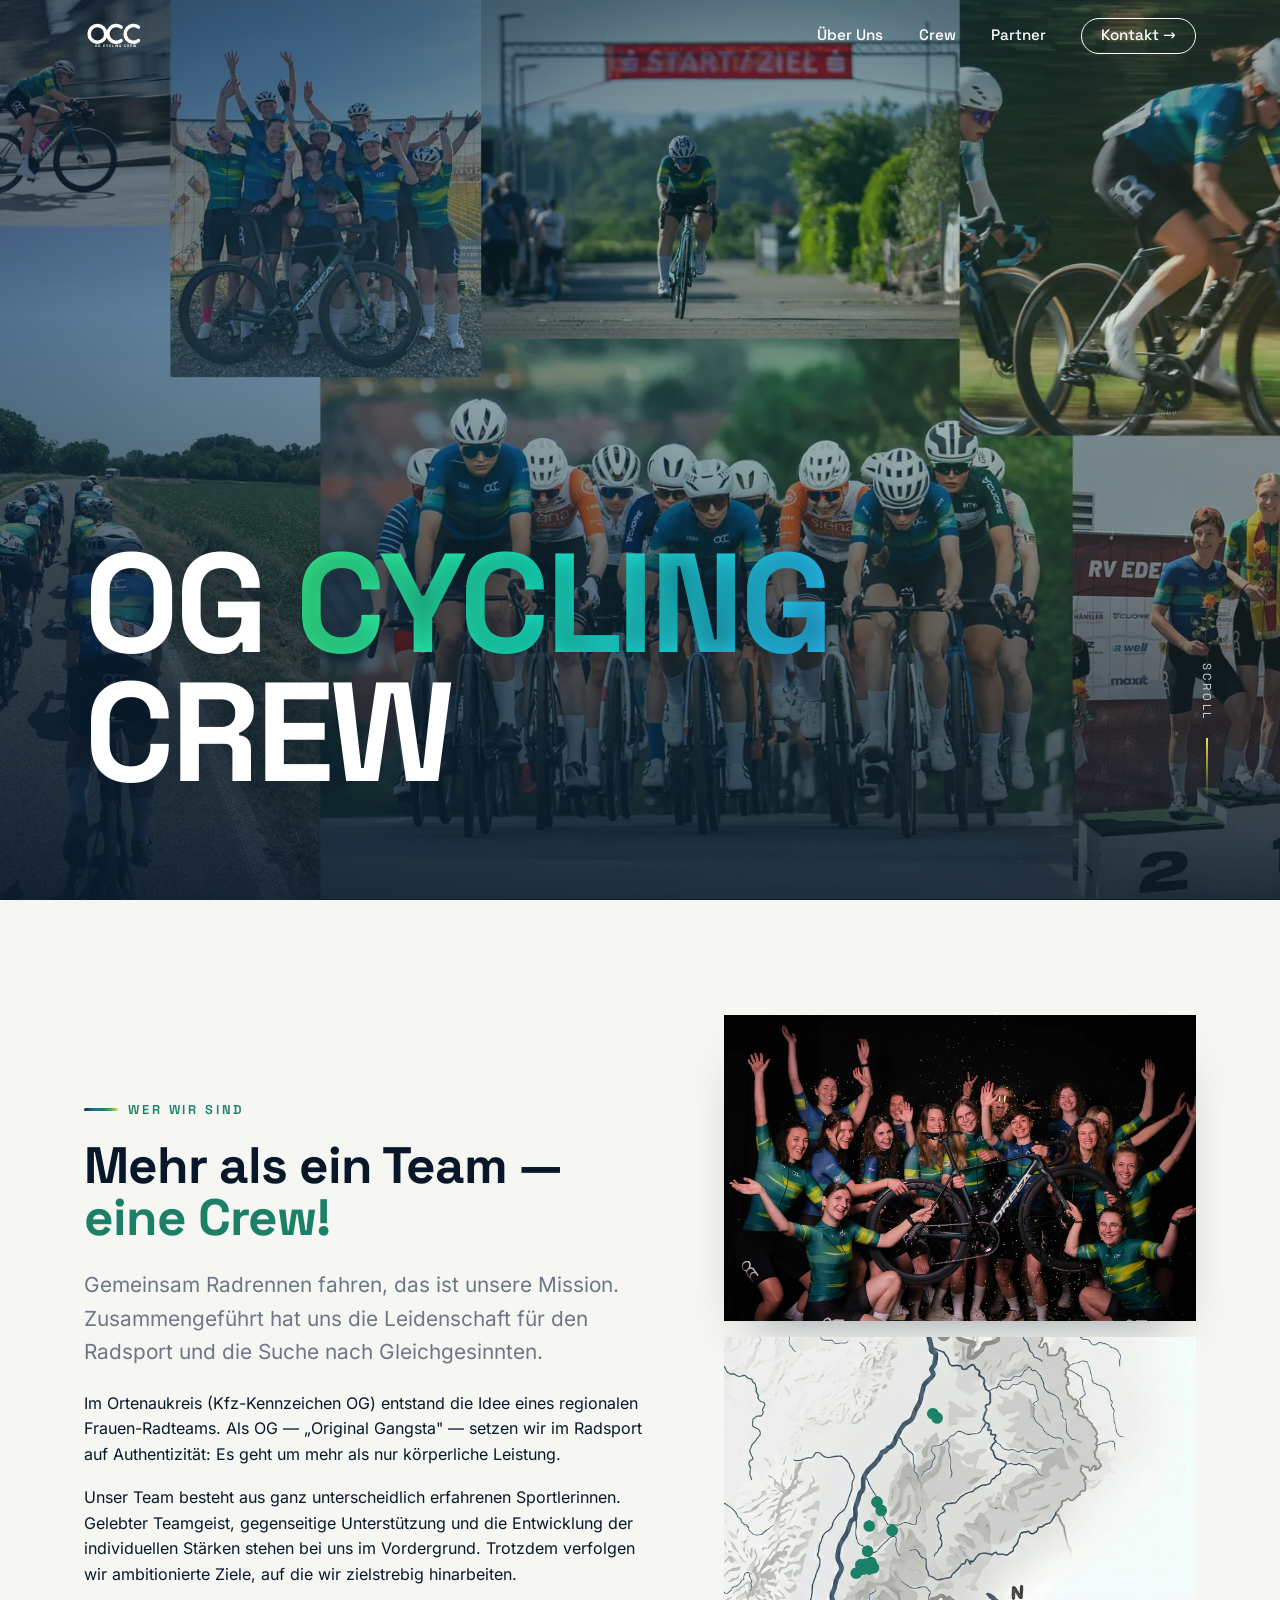
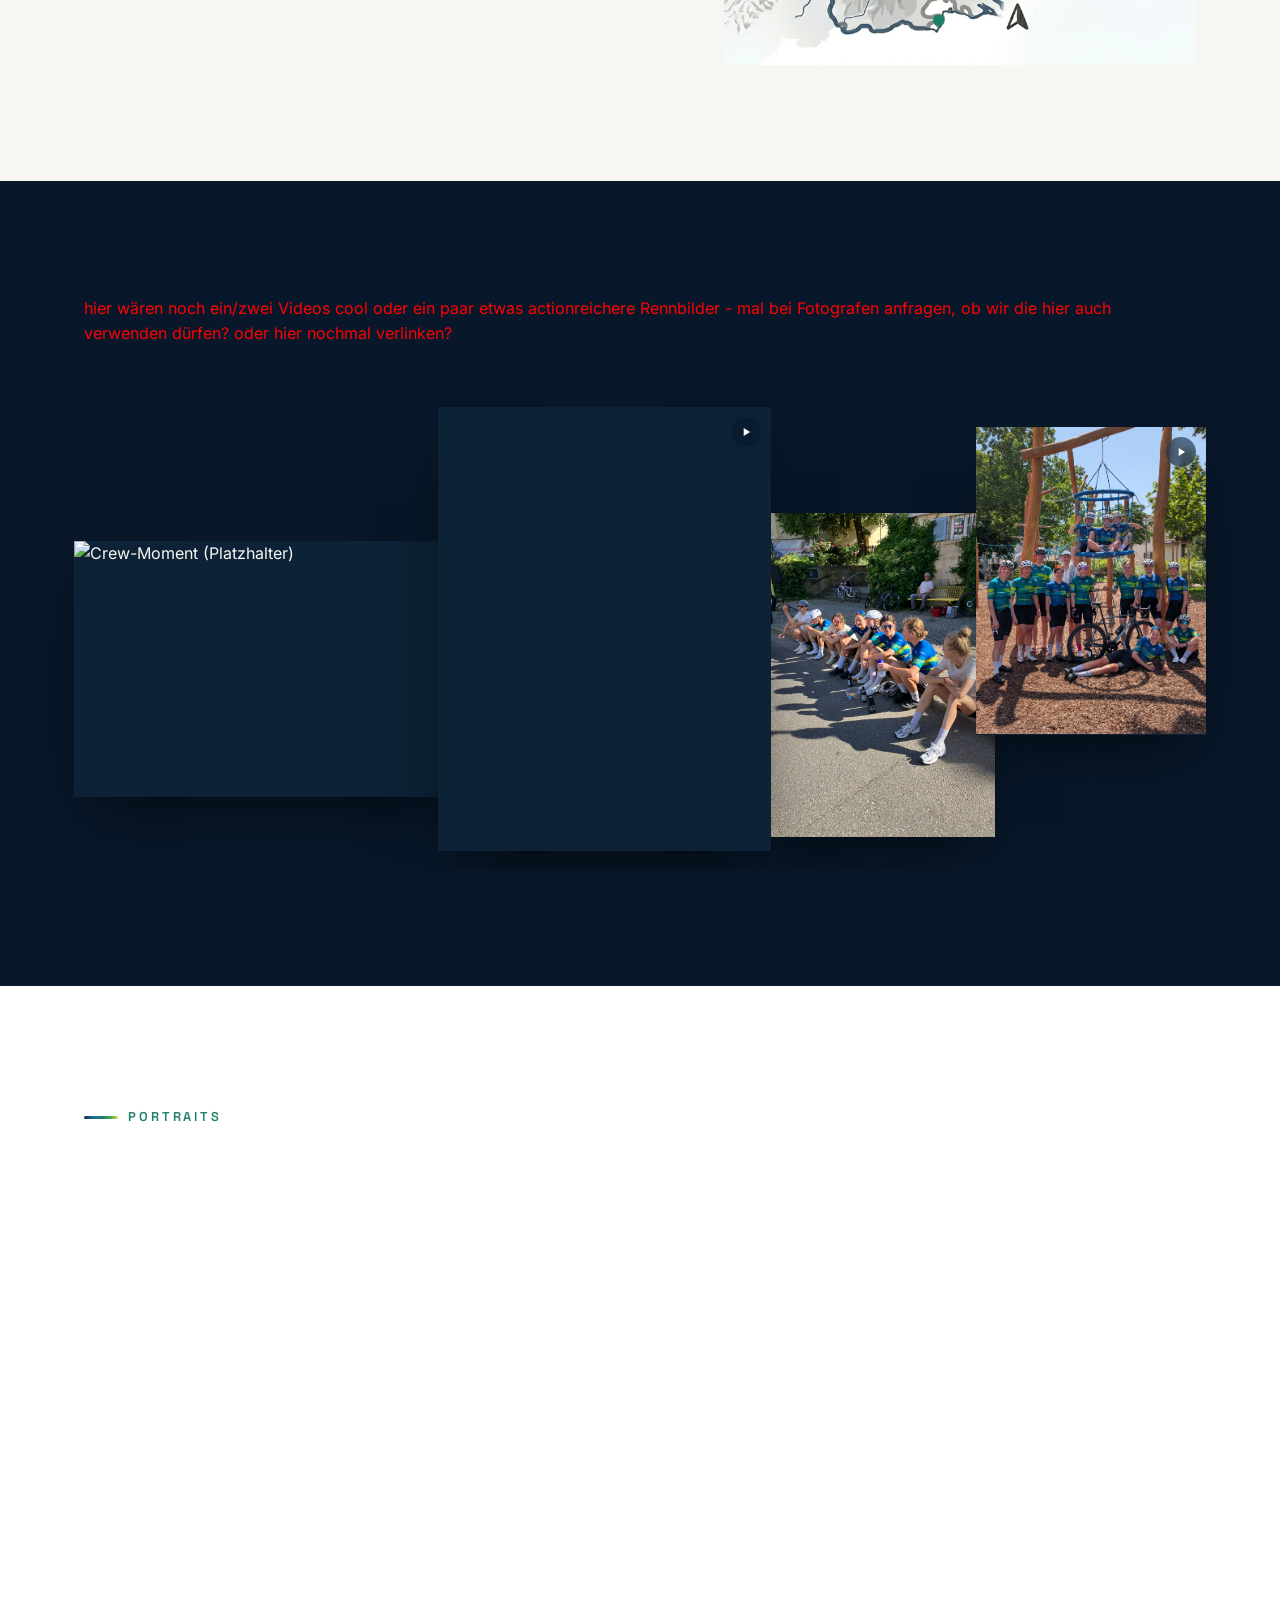
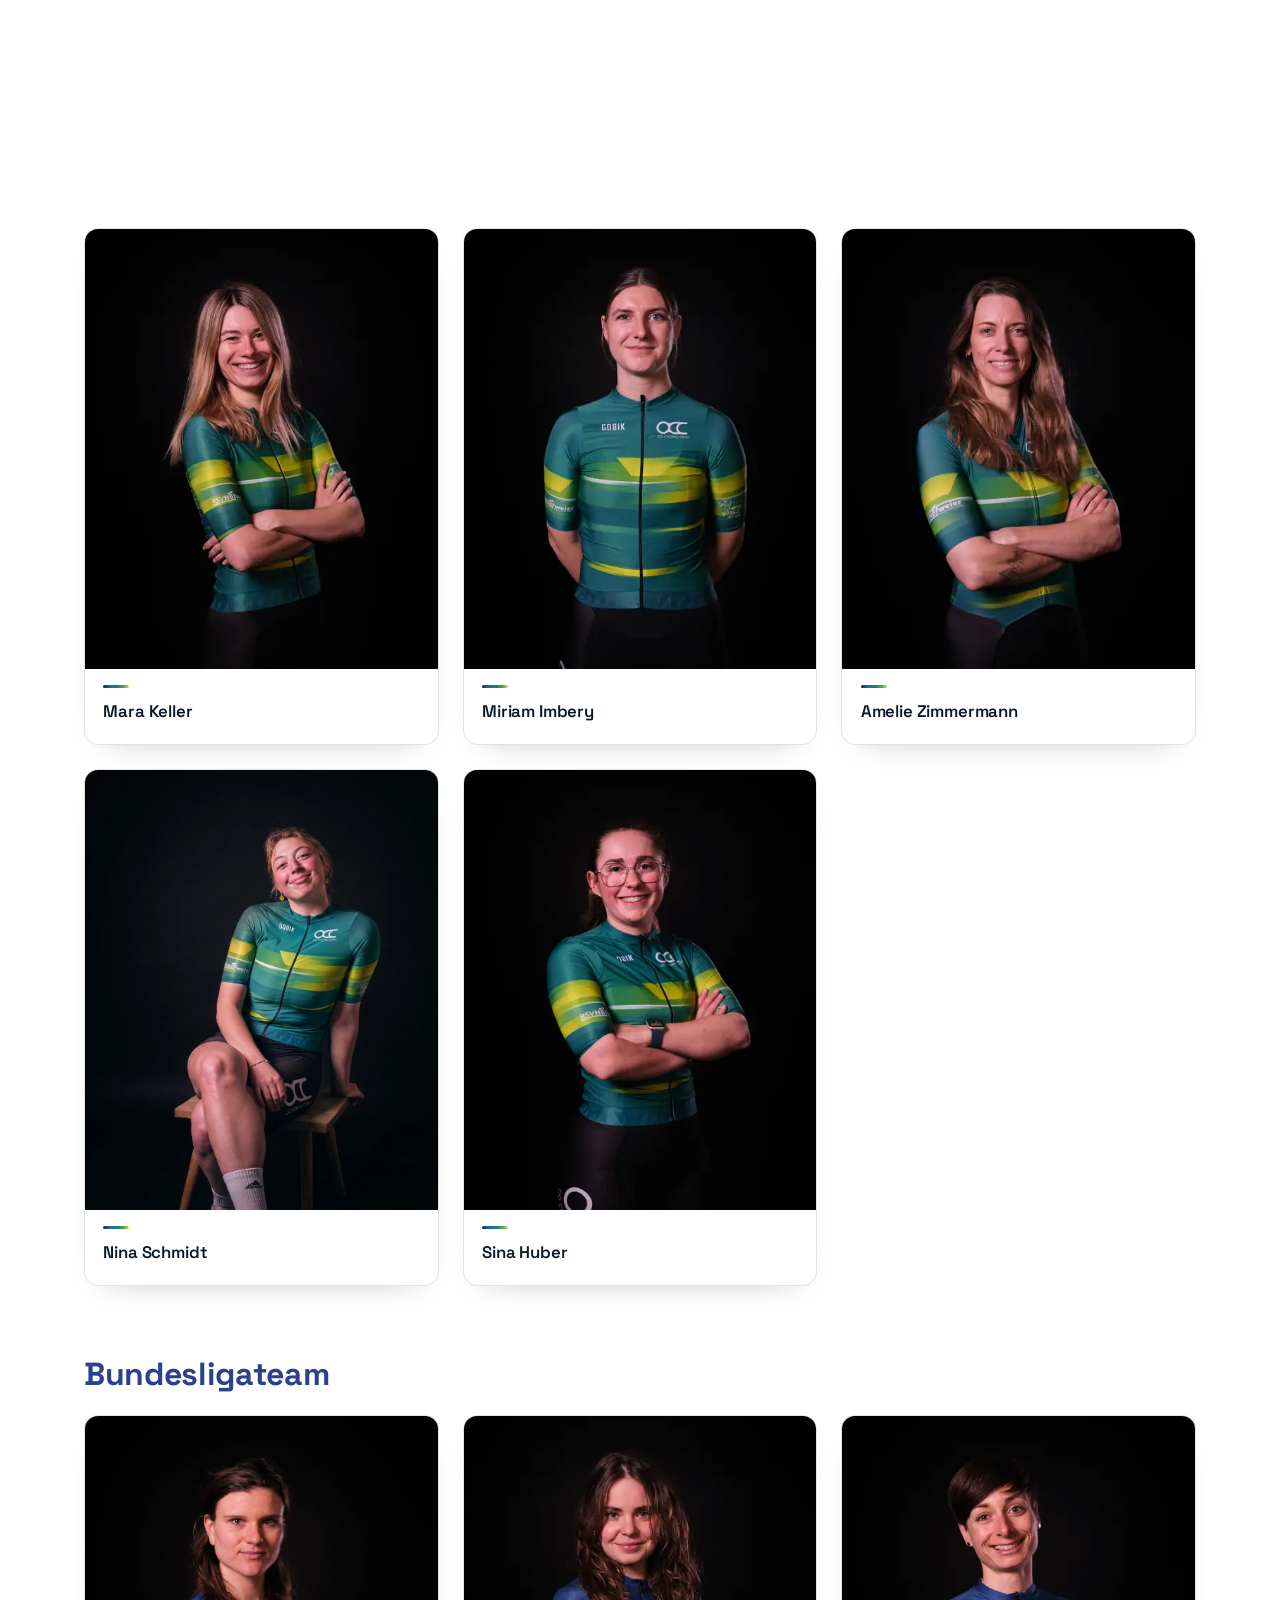
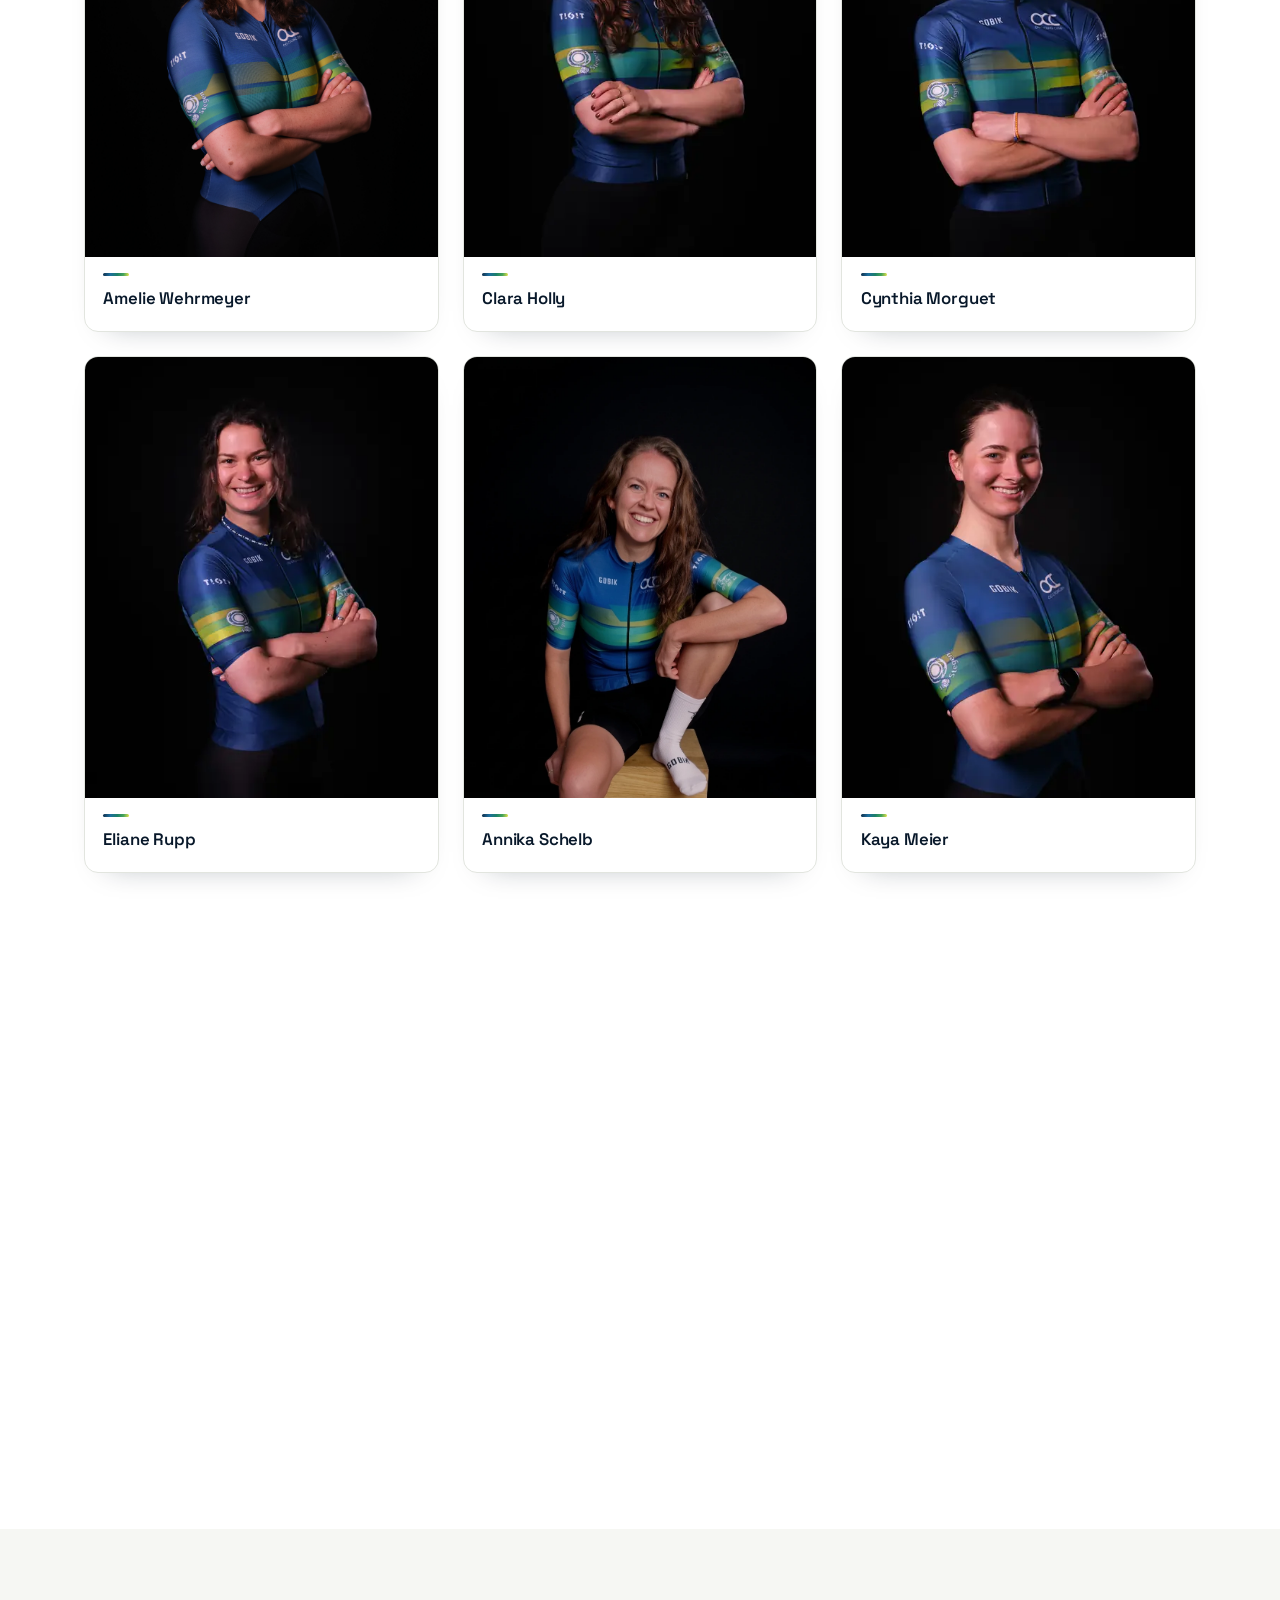
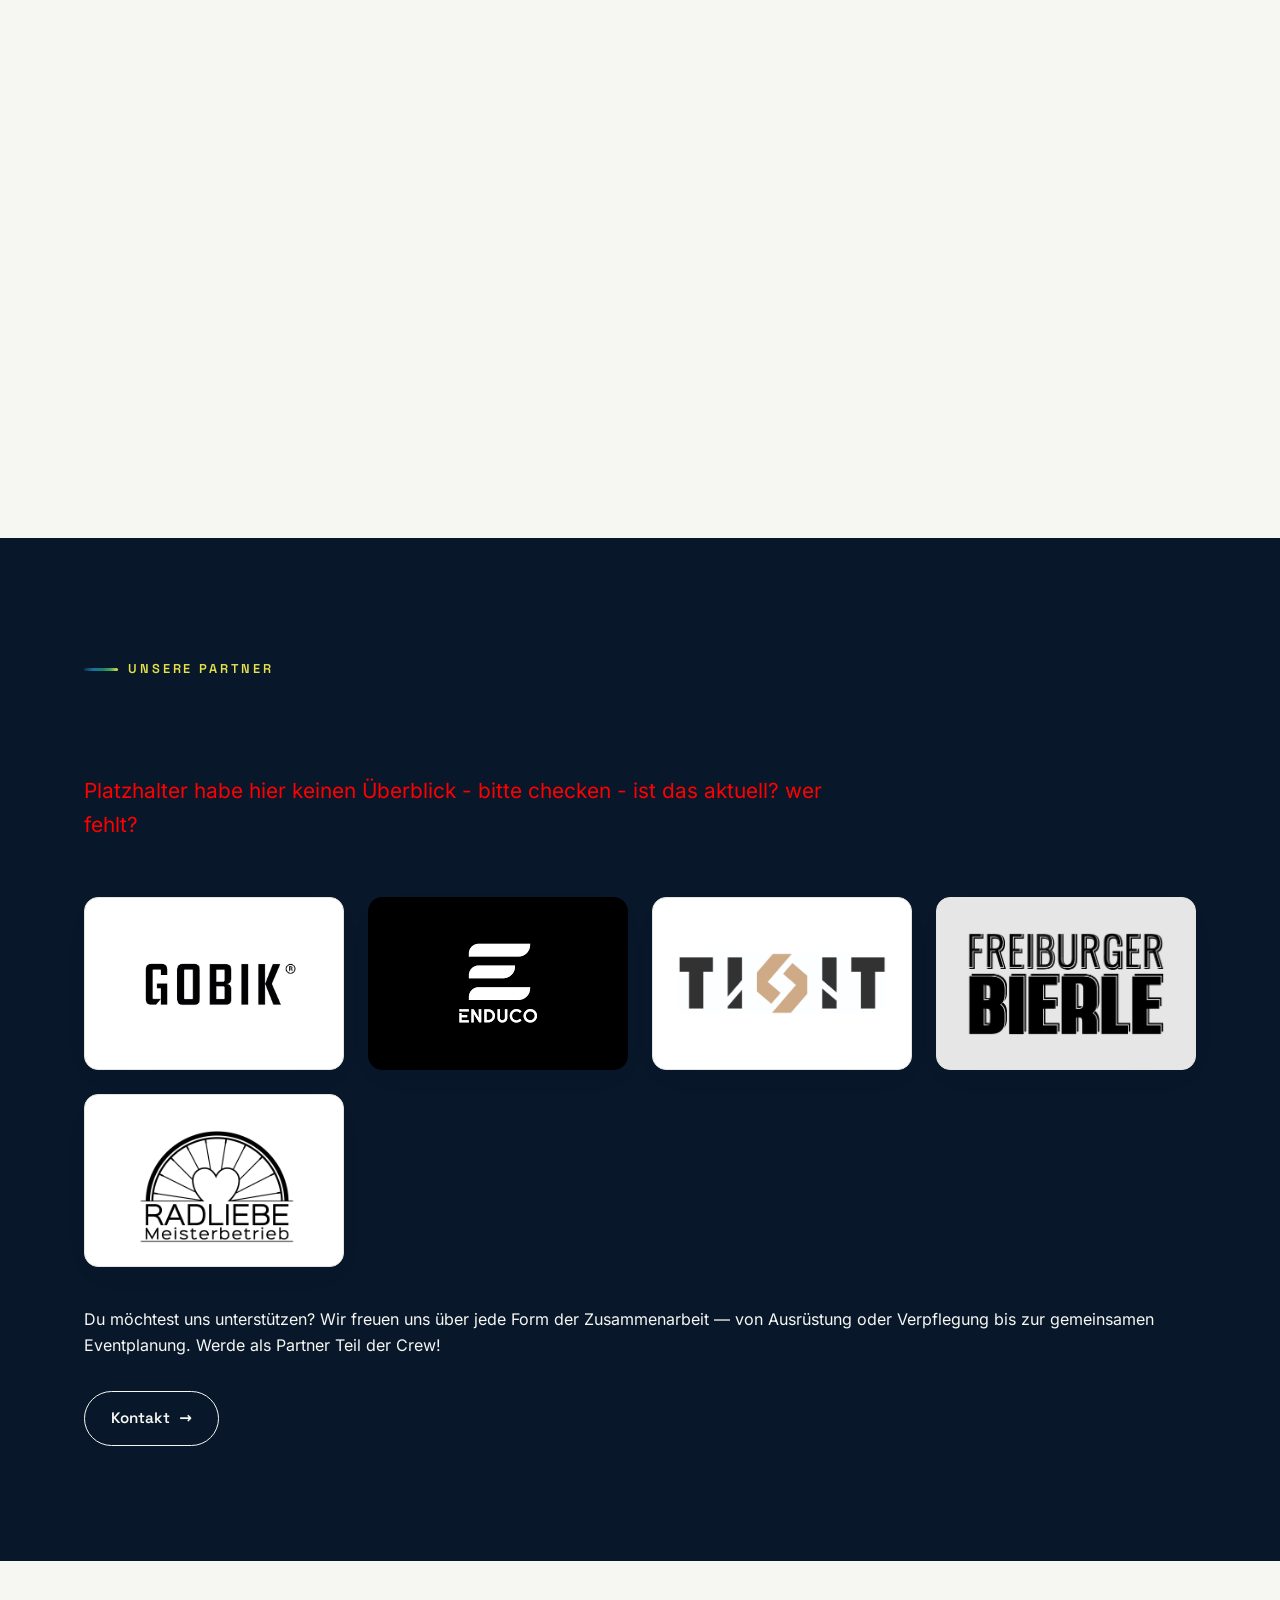
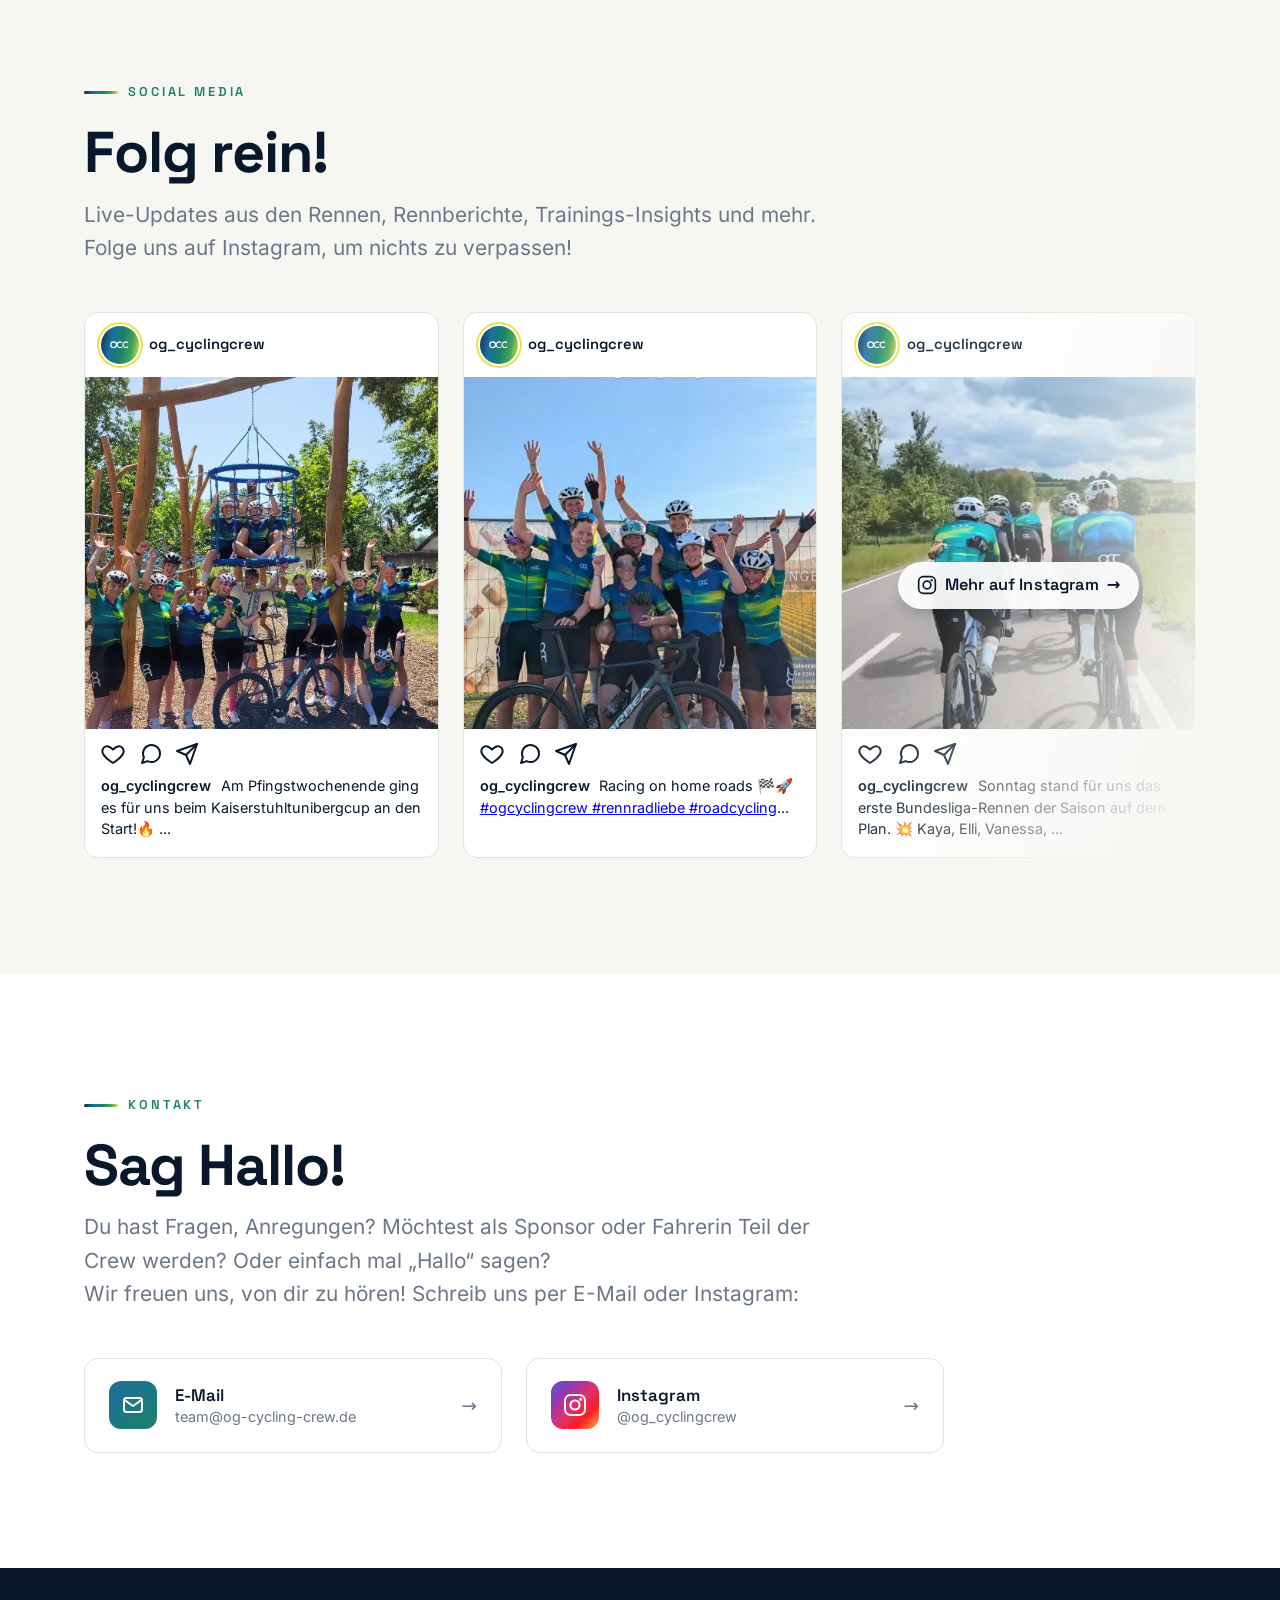
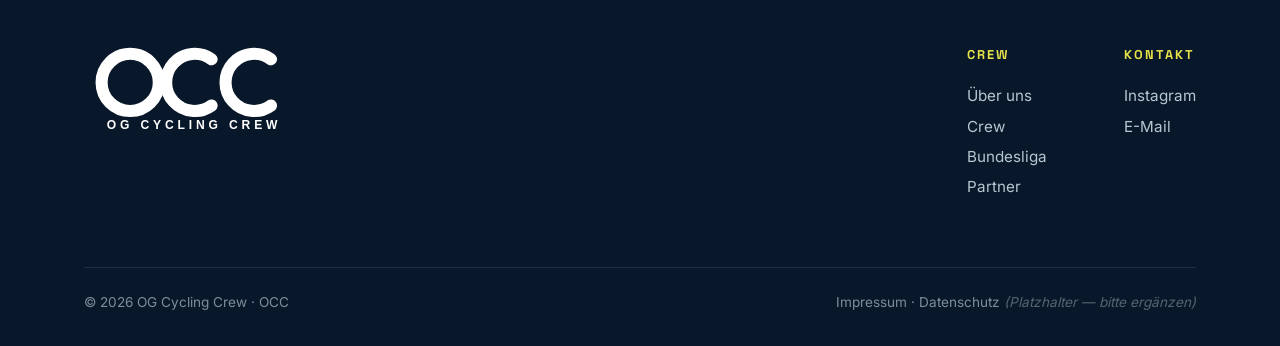
==== commit dfae260e: "Merge branch 'main' of https://github.com/Van3ss4/occ-website" ====
--- a/index.html
+++ b/index.html
@@ -129,7 +129,7 @@
        uncomment the <source> on a video tile (the poster image shows until then). -->
   <section class="section section--dark" id="moments">
     <div class="wrap">
-      <p style="color: red;">hier wären noch ein/zwei Videos cool oder ein paar etwas actionreichere Rennbilder - mal bei Fotographen anfragen, ob wir die hier auch verwenden dürfen? oder hier nochmal verlinken?</p>
+      <p style="color: red;">hier wären noch ein/zwei Videos cool oder ein paar etwas actionreichere Rennbilder - mal bei Fotografen anfragen, ob wir die hier auch verwenden dürfen? oder hier nochmal verlinken?</p>
         
 
       <div class="collage reveal">
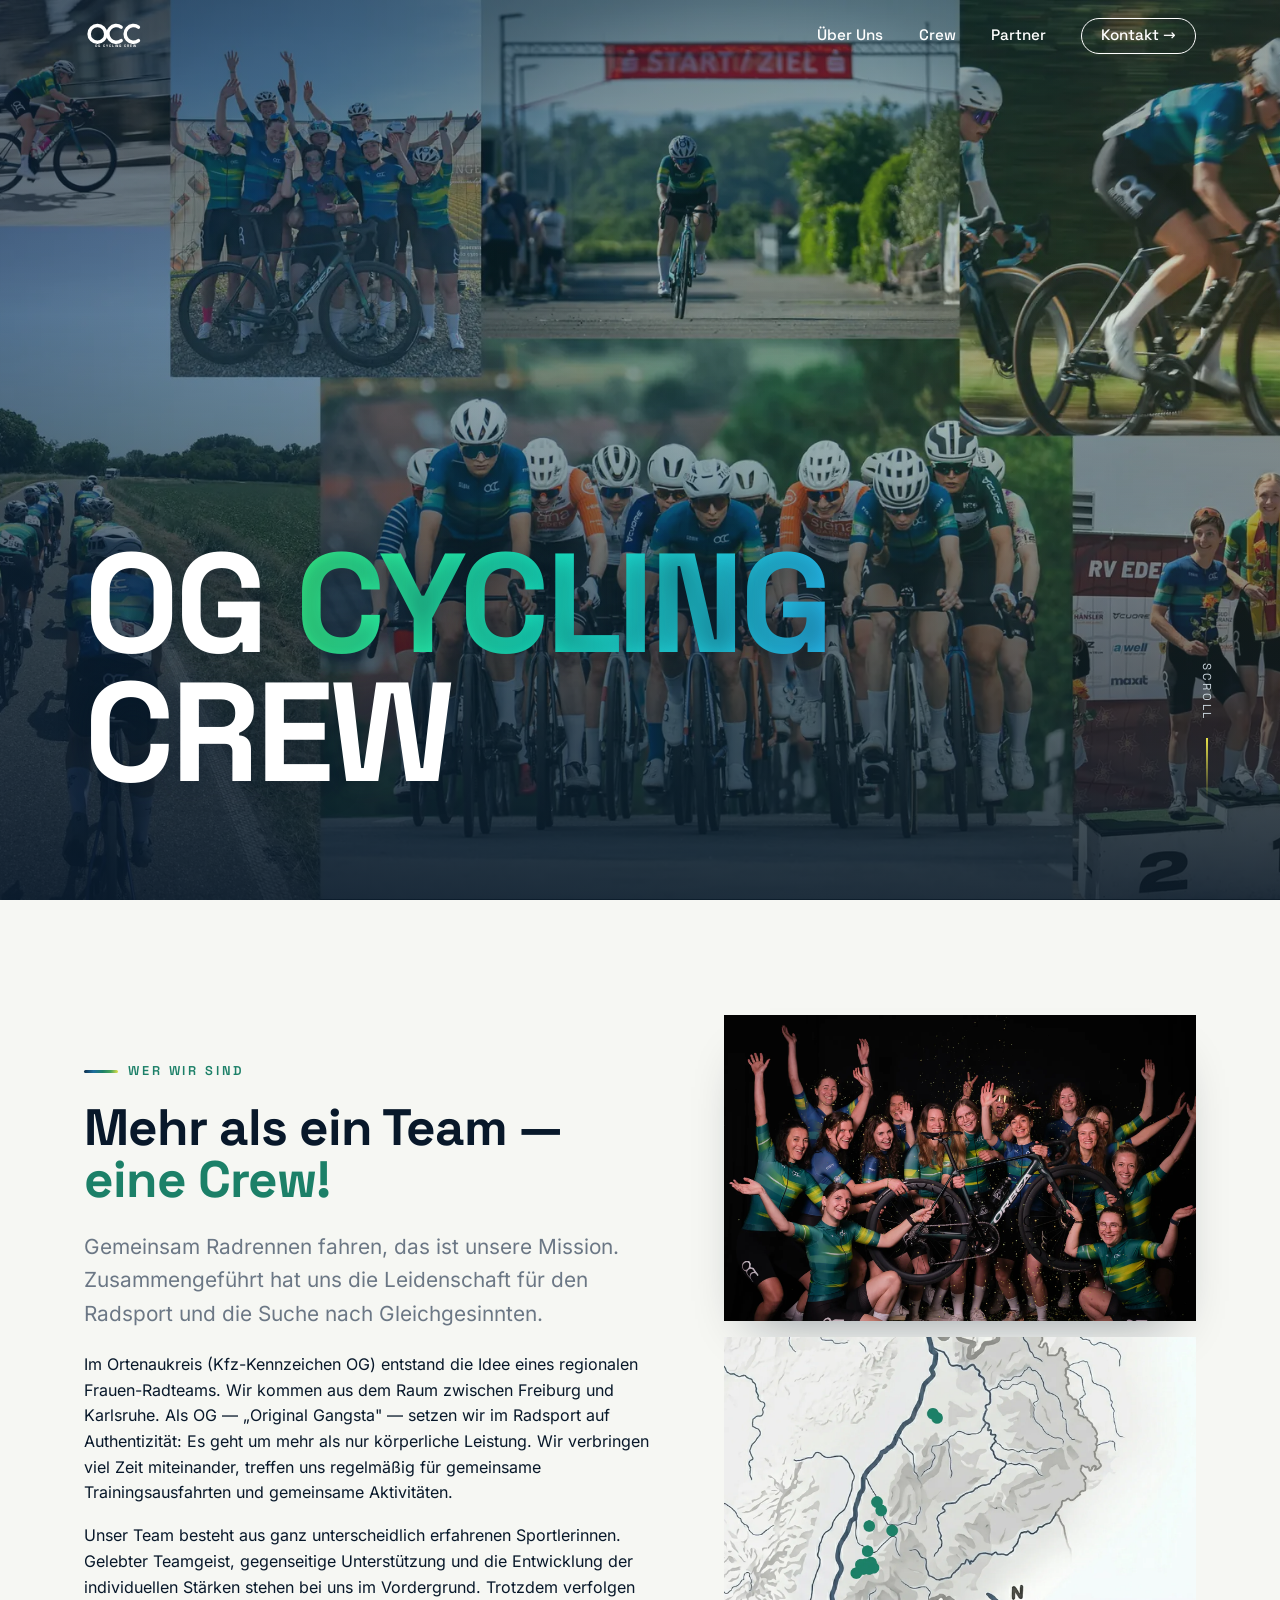
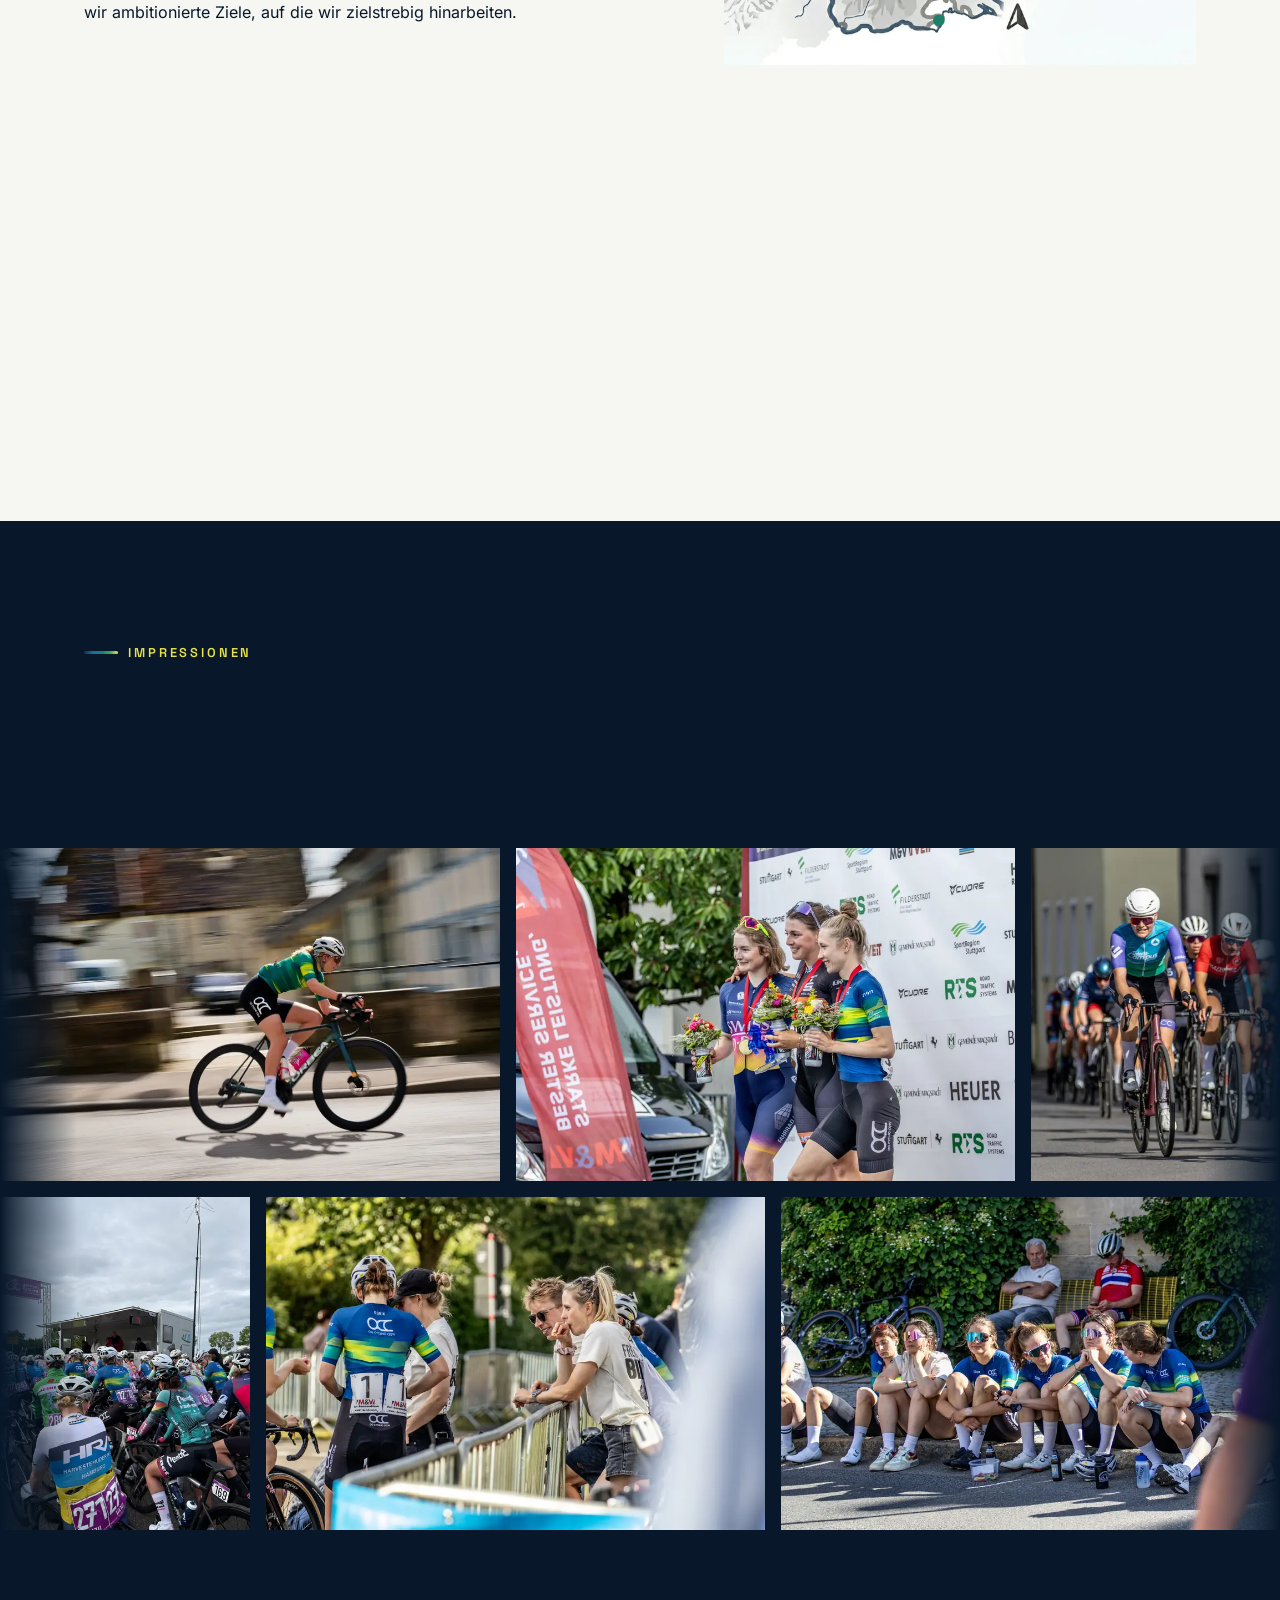
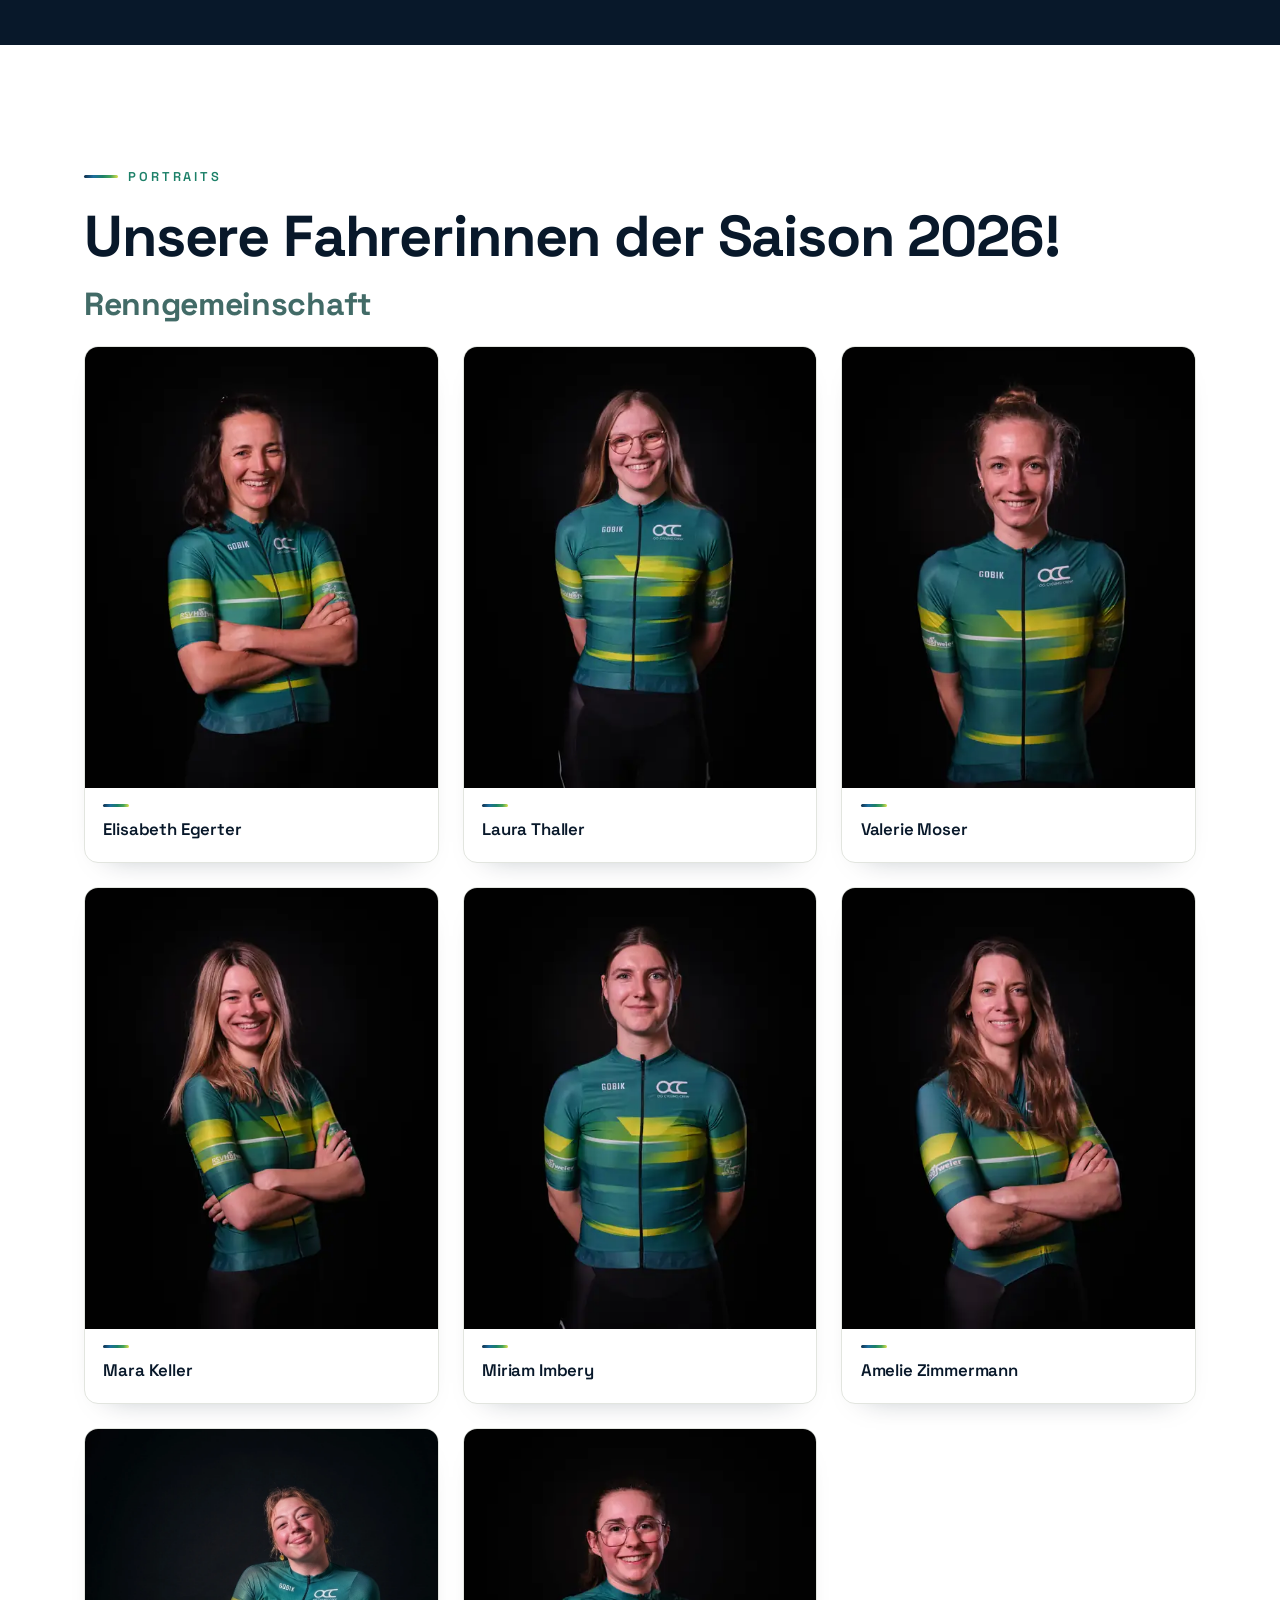
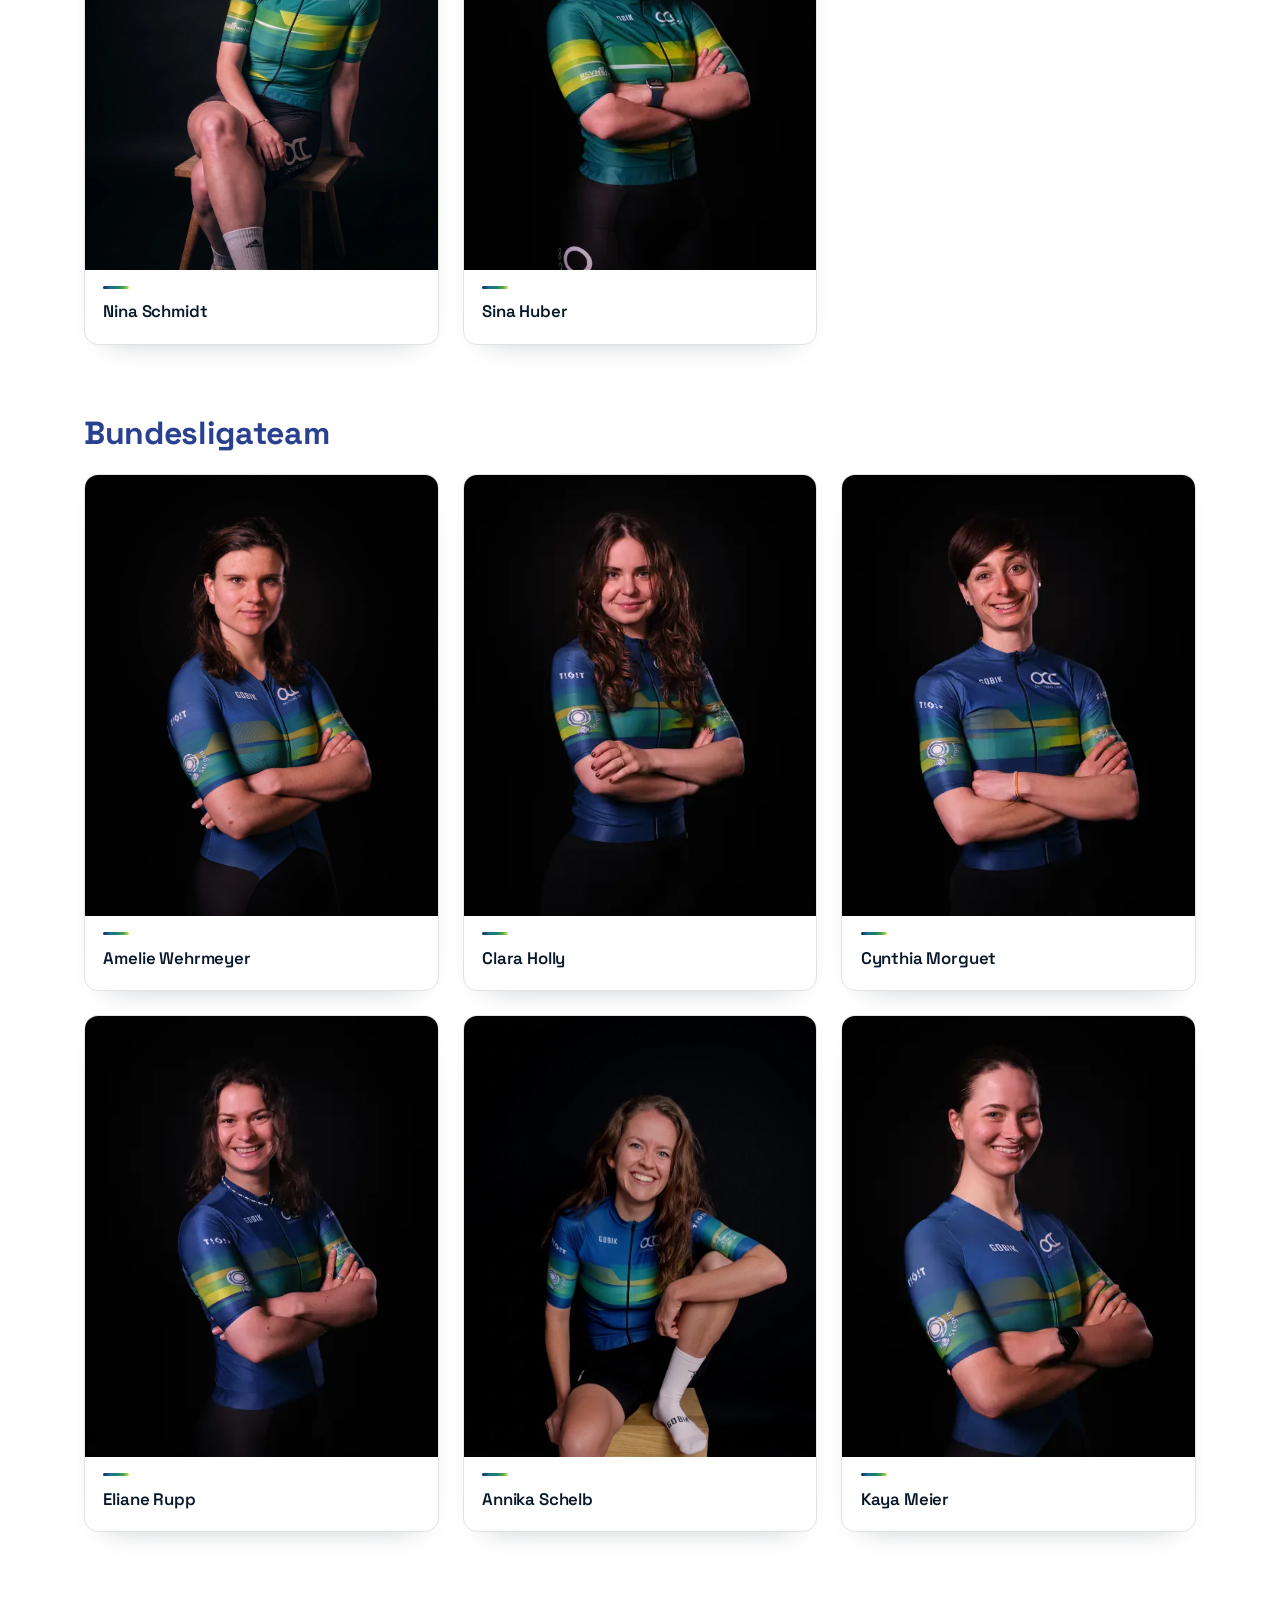
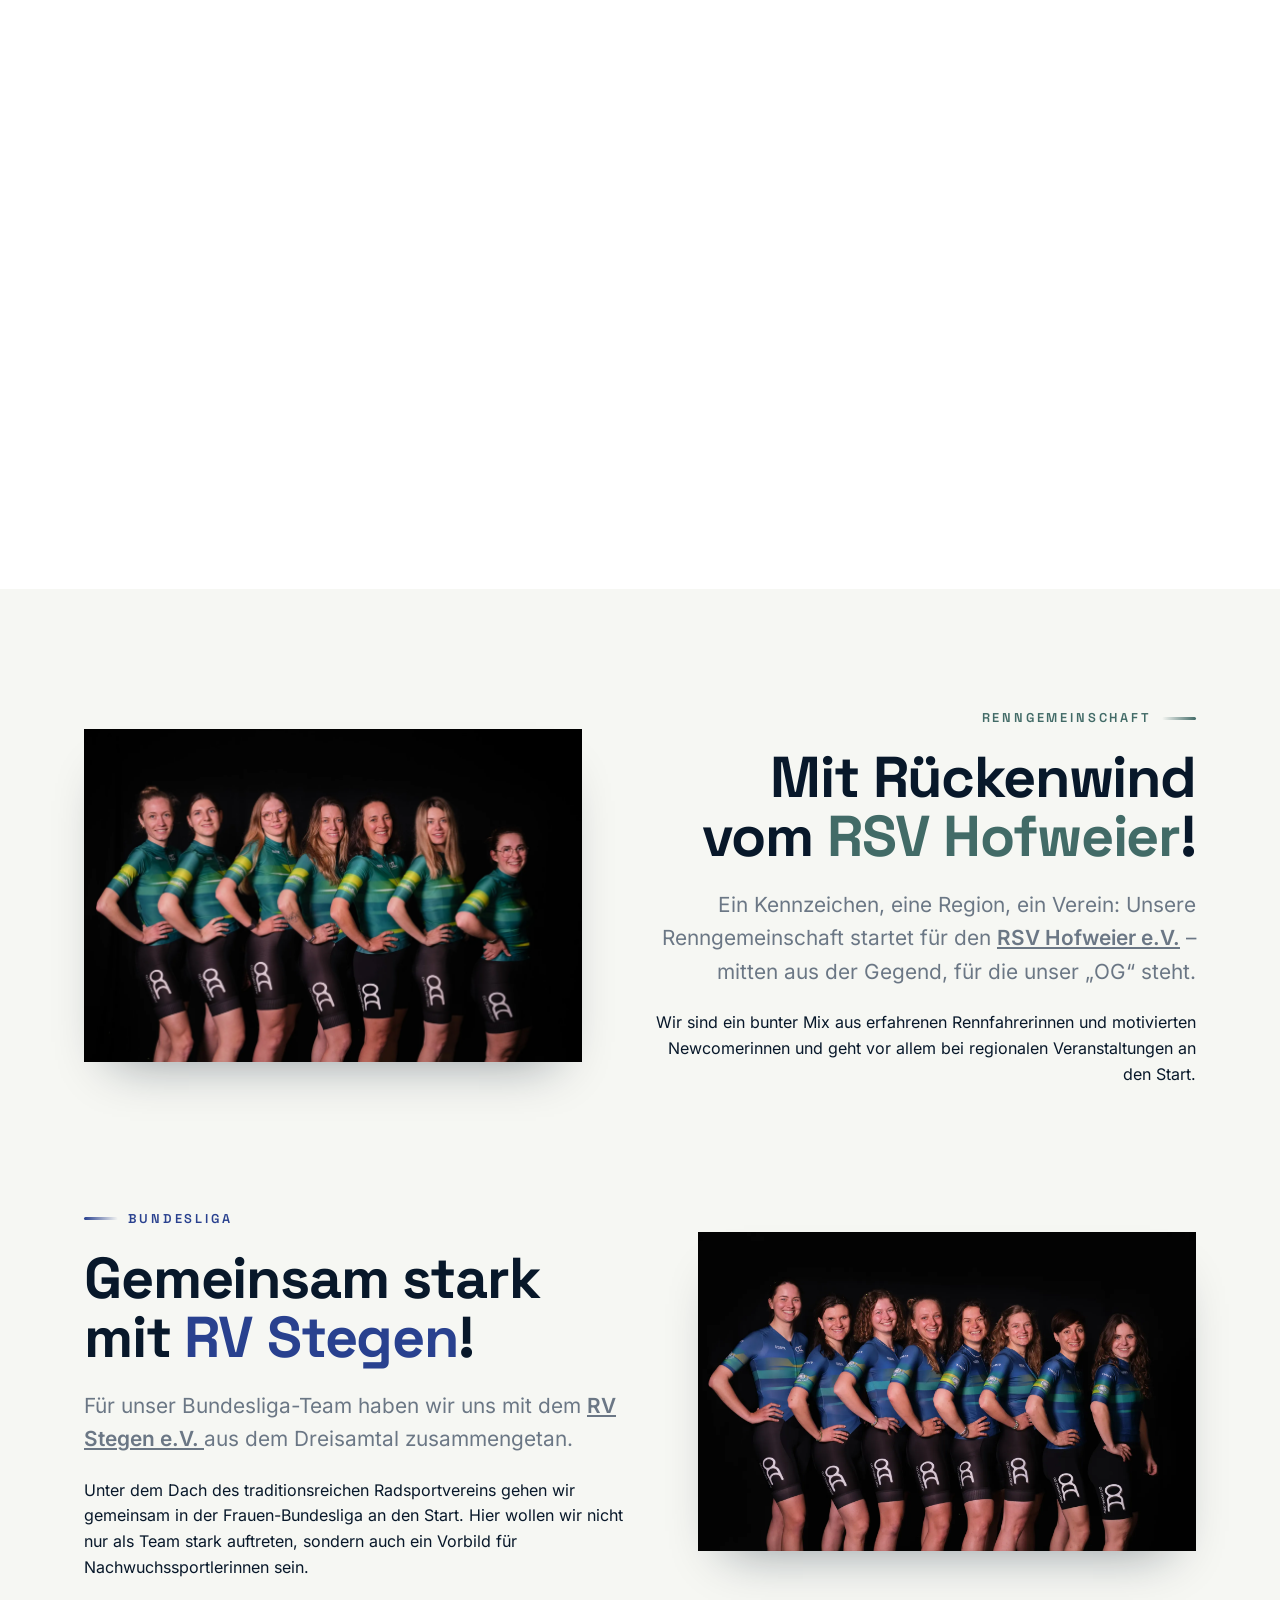
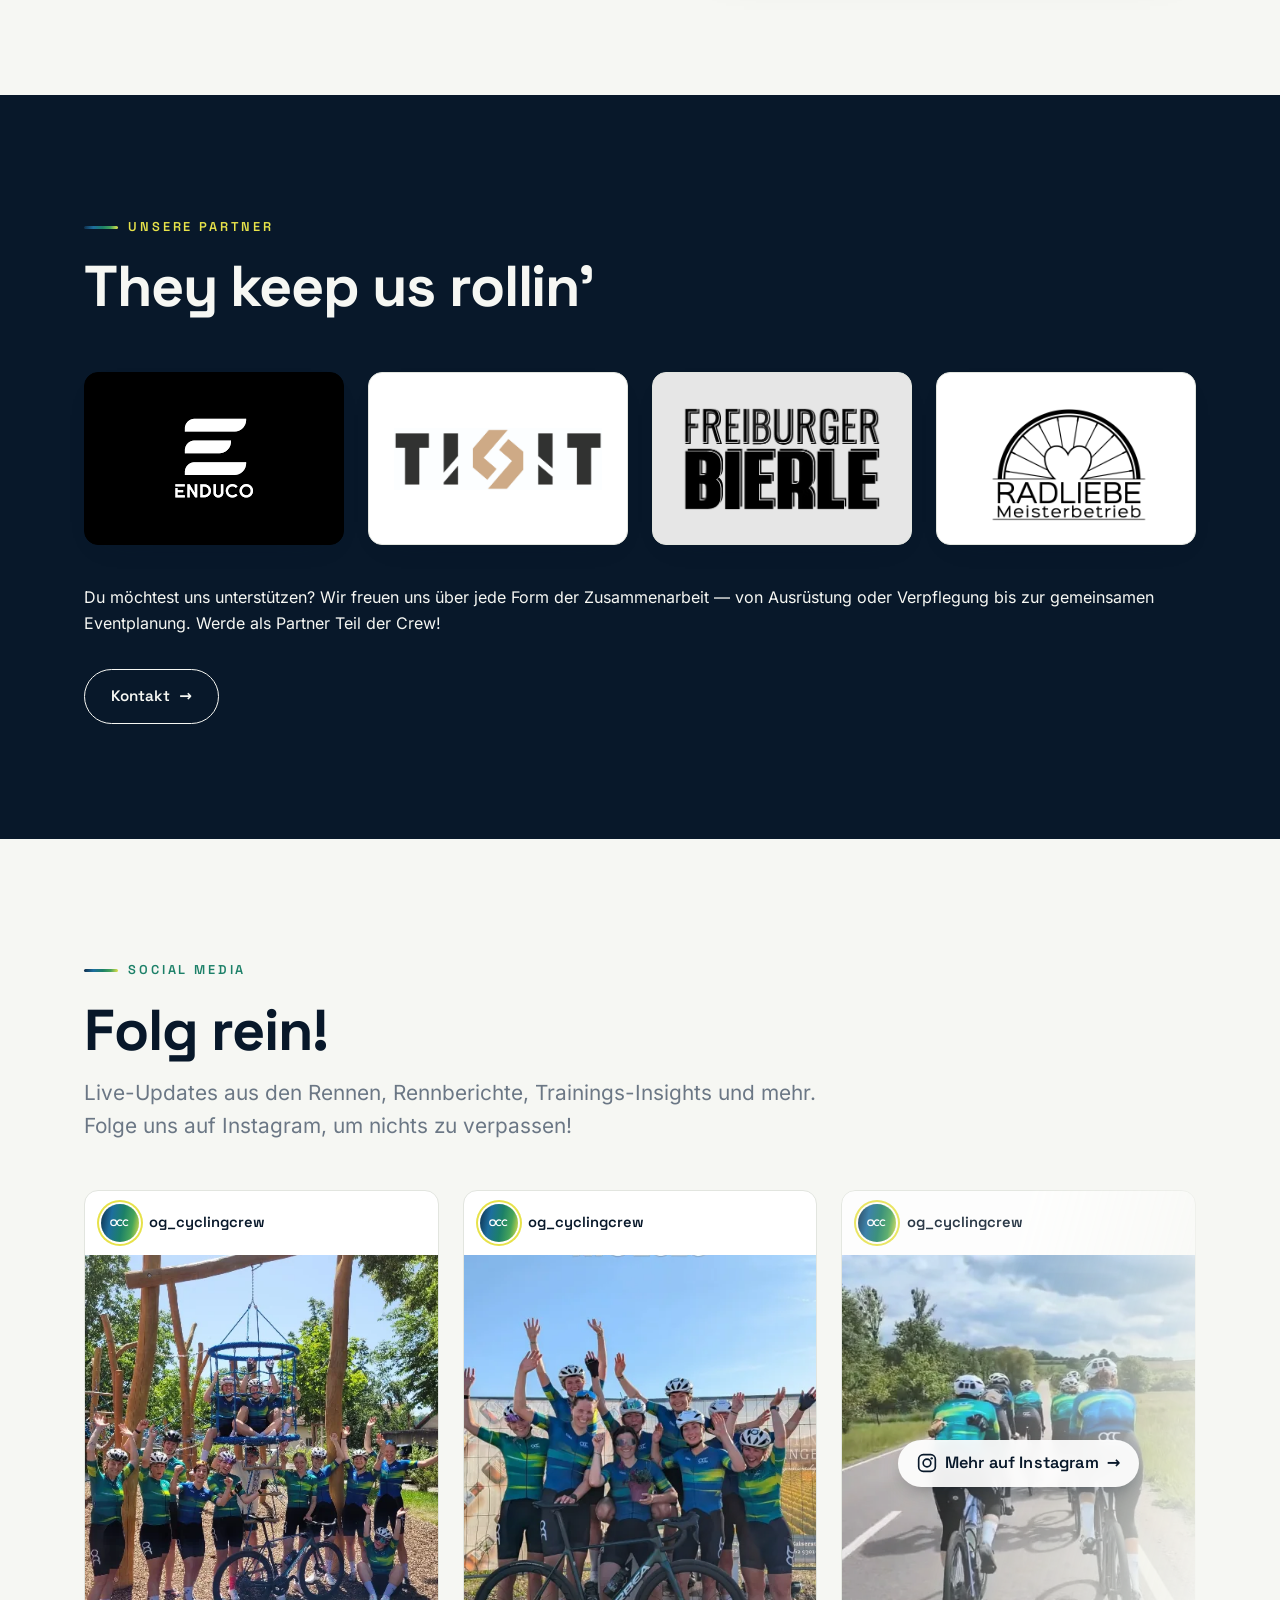
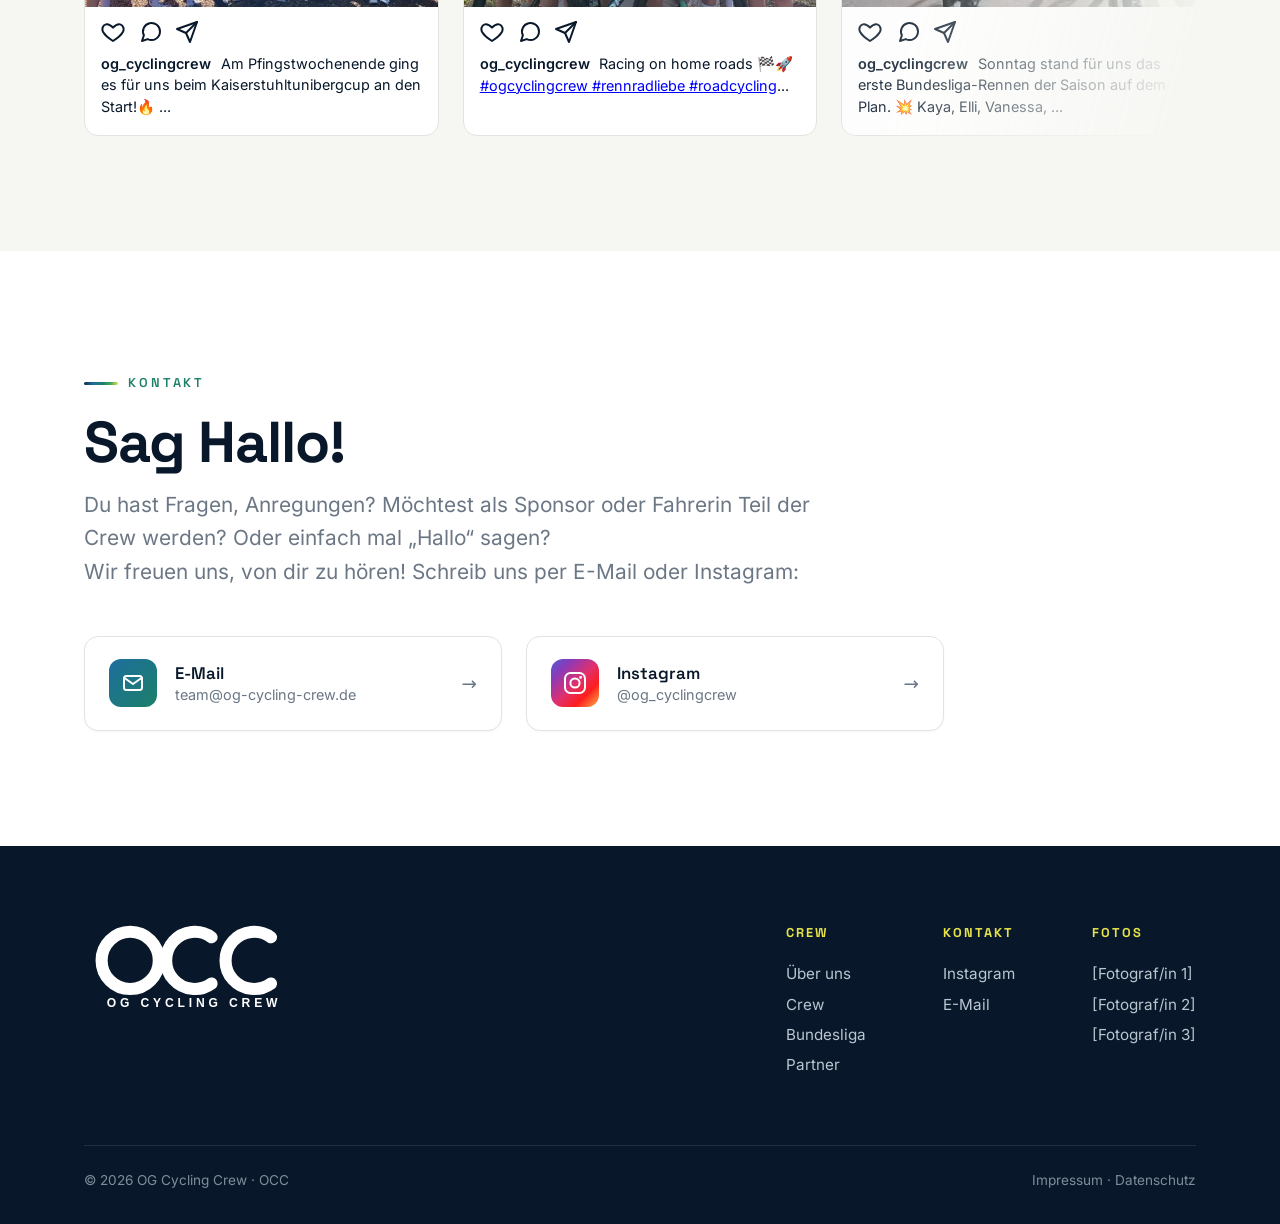
==== commit 3dcd3c5e: "Add Datenschutzerklärung and Impressum pages for OG Cycling Crew website. Add Caroussel with race im" ====
--- a/index.html
+++ b/index.html
@@ -4,10 +4,10 @@
   <meta charset="UTF-8" />
   <meta name="viewport" content="width=device-width, initial-scale=1.0" />
   <title>OG Cycling Crew</title>
-  <meta name="description" content="OG Cycling Crew (OCC) — ein regionales Frauen-Radteam aus dem Ortenaukreis. Gemeinsam Radrennen fahren in Südbaden und bei den Bundesligarennen in Süddeutschland." />
+  <meta name="description" content="OG Cycling Crew (OCC) — ein regionales Frauen-Radteam aus dem Ortenaukreis" />
 
   <!-- Open Graph (placeholder image — swap for a team photo) -->
-  <meta property="og:title" content="OG Cycling Crew — Women's Road Cycling" />
+  <meta property="og:title" content="OG Cycling Crew" />
   <meta property="og:image" content="assets/img/group-ride.png" />
   <meta property="og:type" content="website" />
 
@@ -21,7 +21,7 @@
   <link rel="preload" as="font" type="font/woff2" href="assets/fonts/inter-400.woff2" crossorigin />
   <link rel="preload" as="font" type="font/woff2" href="assets/fonts/space-grotesk-700.woff2" crossorigin />
 
-  <link rel="stylesheet" href="css/style.css?v=44" />
+  <link rel="stylesheet" href="css/style.css?v=61" />
 </head>
 <body>
 
@@ -106,8 +106,9 @@
           </p>
           <p>
             Im Ortenaukreis (Kfz-Kennzeichen OG) entstand die Idee eines regionalen Frauen-Radteams.
+            Wir kommen aus dem Raum zwischen Freiburg und Karlsruhe.
             Als OG — „Original Gangsta" — setzen wir im Radsport auf Authentizität: Es geht um mehr
-            als nur körperliche Leistung.
+            als nur körperliche Leistung. Wir verbringen viel Zeit miteinander, treffen uns regelmäßig für gemeinsame Trainingsausfahrten und gemeinsame Aktivitäten.
           </p>
 
           <p>
@@ -120,40 +121,131 @@
           <!-- Decorative map peeking out behind the team photo (placeholder) -->
           <img class="intro__photo" src="assets/img/team/gruppenbild_jubel.webp" alt="Fahrerinnen der OG Cycling Crew" loading="lazy" style="border-radius: 0px;" />
           <img class="intro__map" src="assets/img/map/map_annotated.webp" alt="" aria-hidden="true" loading="lazy" style="border-radius: 0px;" />
-      </div>
-    </div>
-  </section>
-
-  <!-- ============ MOMENTS (overlapping photo/video collage) ============
-   Placeholder media. To add a short clip: drop an .mp4 in assets/video/ and
-       uncomment the <source> on a video tile (the poster image shows until then). -->
+        </div>
+      </div>
+
+      <!-- Key figures — three numbers styled as race bibs (Startnummern), label printed on the bib like a rider name. -->
+      <div class="figures reveal">
+        <div class="bib">
+          <span class="bib__head" aria-hidden="true">OG Cycling Crew 2026</span>
+          <span class="bib__num">17</span>
+          <span class="bib__label">Fahrerinnen</span>
+        </div>
+        <div class="bib">
+          <span class="bib__head" aria-hidden="true">OG Cycling Crew 2026</span>
+          <span class="bib__num">4</span>
+          <span class="bib__label">Sportliche Leiter*innen</span>
+        </div>
+        <div class="bib">
+          <span class="bib__head" aria-hidden="true">OG Cycling Crew</span>
+          <span class="bib__num">40</span>
+          <span class="bib__label">Renntage</span>
+        </div>
+      </div>
+    </div>
+  </section>
+
+  <!-- ============ MOMENTS (auto-scrolling photo marquee) ============
+       Two rows drifting in opposite directions. Each track holds its photos twice
+       (second set aria-hidden) so the loop is seamless. Photos live in
+       assets/img/impressionen/ as WebP, 600px high. Animation pauses on hover and
+       when the section is off screen (js/main.js). -->
   <section class="section section--dark" id="moments">
     <div class="wrap">
-      <p style="color: red;">hier wären noch ein/zwei Videos cool oder ein paar etwas actionreichere Rennbilder - mal bei Fotografen anfragen, ob wir die hier auch verwenden dürfen? oder hier nochmal verlinken?</p>
-        
-
-      <div class="collage reveal">
-        <figure class="collage__item collage__item--1">
-          <img src="assets/img/team/gruppenbild_jubel.jpg" alt="Crew-Moment (Platzhalter)" loading="lazy" />
-        </figure>
-
-        <figure class="collage__item collage__item--2">
-          <video autoplay muted loop playsinline poster="assets/img/group-ride.png">
-             <source src="assets/video/clip-1.mp4" type="video/mp4"> 
-          </video>
-          <span class="collage__badge" aria-hidden="true"><svg viewBox="0 0 24 24" fill="currentColor"><path d="M8 5v14l11-7z"/></svg></span>
-        </figure>
-
-        <figure class="collage__item collage__item--3">
-          <img src="assets/img/team/RD_bordstein.jpg" alt="Crew-Moment (Platzhalter)" loading="lazy" />
-        </figure>
-
-        <figure class="collage__item collage__item--4">
-          <video autoplay muted loop playsinline poster="assets/img/team/KTC_klettergeruest.jpg">
-            <source src="assets/video/clip-2.mp4" type="video/mp4">
-          </video>
-          <span class="collage__badge" aria-hidden="true"><svg viewBox="0 0 24 24" fill="currentColor"><path d="M8 5v14l11-7z"/></svg></span>
-        </figure>
+      <span class="eyebrow">Impressionen</span>
+      <h2 class="section-title reveal">Von der Startlinie bis aufs Podium: Unsere Saison in Bildern</h2>
+    </div>
+
+    <div class="photo-strip reveal" data-delay="1">
+      <div class="photo-strip__row">
+        <div class="photo-strip__track">
+          <img src="assets/img/impressionen/race-01.webp" alt="Rennimpression der OG Cycling Crew" width="901" height="600" loading="lazy" decoding="async" />
+          <img src="assets/img/impressionen/race-03.webp" alt="Rennimpression der OG Cycling Crew" width="901" height="600" loading="lazy" decoding="async" />
+          <img src="assets/img/impressionen/race-05.webp" alt="Rennimpression der OG Cycling Crew" width="901" height="600" loading="lazy" decoding="async" />
+          <img src="assets/img/impressionen/race-07.webp" alt="Rennimpression der OG Cycling Crew" width="480" height="600" loading="lazy" decoding="async" />
+          <img data-src="assets/img/impressionen/race-09.webp" alt="Rennimpression der OG Cycling Crew" width="901" height="600" decoding="async" />
+          <img data-src="assets/img/impressionen/race-11.webp" alt="Rennimpression der OG Cycling Crew" width="480" height="600" decoding="async" />
+          <img data-src="assets/img/impressionen/race-13.webp" alt="Rennimpression der OG Cycling Crew" width="338" height="600" decoding="async" />
+          <img data-src="assets/img/impressionen/race-15.webp" alt="Rennimpression der OG Cycling Crew" width="901" height="600" decoding="async" />
+          <img data-src="assets/img/impressionen/race-17.webp" alt="Rennimpression der OG Cycling Crew" width="901" height="600" decoding="async" />
+          <img data-src="assets/img/impressionen/race-19.webp" alt="Rennimpression der OG Cycling Crew" width="810" height="540" decoding="async" />
+          <img data-src="assets/img/impressionen/race-21.webp" alt="Rennimpression der OG Cycling Crew" width="800" height="533" decoding="async" />
+          <img data-src="assets/img/impressionen/race-23.webp" alt="Rennimpression der OG Cycling Crew" width="800" height="533" decoding="async" />
+          <img data-src="assets/img/impressionen/race-25.webp" alt="Rennimpression der OG Cycling Crew" width="800" height="533" decoding="async" />
+          <img data-src="assets/img/impressionen/race-27.webp" alt="Rennimpression der OG Cycling Crew" width="800" height="533" decoding="async" />
+          <img data-src="assets/img/impressionen/race-29.webp" alt="Rennimpression der OG Cycling Crew" width="800" height="533" decoding="async" />
+          <img data-src="assets/img/impressionen/race-31.webp" alt="Rennimpression der OG Cycling Crew" width="400" height="600" decoding="async" />
+          <img data-src="assets/img/impressionen/race-33.webp" alt="Rennimpression der OG Cycling Crew" width="901" height="600" decoding="async" />
+          <img data-src="assets/img/impressionen/race-35.webp" alt="Rennimpression der OG Cycling Crew" width="901" height="600" decoding="async" />
+          <img data-src="assets/img/impressionen/race-37.webp" alt="Rennimpression der OG Cycling Crew" width="800" height="533" decoding="async" />
+          <img data-src="assets/img/impressionen/race-39.webp" alt="Rennimpression der OG Cycling Crew" width="338" height="600" decoding="async" />
+          <img data-src="assets/img/impressionen/race-41.webp" alt="Rennimpression der OG Cycling Crew" width="800" height="533" decoding="async" />
+          <img src="assets/img/impressionen/race-01.webp" alt="" width="901" height="600" loading="lazy" decoding="async" aria-hidden="true" />
+          <img src="assets/img/impressionen/race-03.webp" alt="" width="901" height="600" loading="lazy" decoding="async" aria-hidden="true" />
+          <img src="assets/img/impressionen/race-05.webp" alt="" width="901" height="600" loading="lazy" decoding="async" aria-hidden="true" />
+          <img src="assets/img/impressionen/race-07.webp" alt="" width="480" height="600" loading="lazy" decoding="async" aria-hidden="true" />
+          <img data-src="assets/img/impressionen/race-09.webp" alt="" width="901" height="600" decoding="async" aria-hidden="true" />
+          <img data-src="assets/img/impressionen/race-11.webp" alt="" width="480" height="600" decoding="async" aria-hidden="true" />
+          <img data-src="assets/img/impressionen/race-13.webp" alt="" width="338" height="600" decoding="async" aria-hidden="true" />
+          <img data-src="assets/img/impressionen/race-15.webp" alt="" width="901" height="600" decoding="async" aria-hidden="true" />
+          <img data-src="assets/img/impressionen/race-17.webp" alt="" width="901" height="600" decoding="async" aria-hidden="true" />
+          <img data-src="assets/img/impressionen/race-19.webp" alt="" width="810" height="540" decoding="async" aria-hidden="true" />
+          <img data-src="assets/img/impressionen/race-21.webp" alt="" width="800" height="533" decoding="async" aria-hidden="true" />
+          <img data-src="assets/img/impressionen/race-23.webp" alt="" width="800" height="533" decoding="async" aria-hidden="true" />
+          <img data-src="assets/img/impressionen/race-25.webp" alt="" width="800" height="533" decoding="async" aria-hidden="true" />
+          <img data-src="assets/img/impressionen/race-27.webp" alt="" width="800" height="533" decoding="async" aria-hidden="true" />
+          <img data-src="assets/img/impressionen/race-29.webp" alt="" width="800" height="533" decoding="async" aria-hidden="true" />
+          <img data-src="assets/img/impressionen/race-31.webp" alt="" width="400" height="600" decoding="async" aria-hidden="true" />
+          <img data-src="assets/img/impressionen/race-33.webp" alt="" width="901" height="600" decoding="async" aria-hidden="true" />
+          <img data-src="assets/img/impressionen/race-35.webp" alt="" width="901" height="600" decoding="async" aria-hidden="true" />
+          <img data-src="assets/img/impressionen/race-37.webp" alt="" width="800" height="533" decoding="async" aria-hidden="true" />
+          <img data-src="assets/img/impressionen/race-39.webp" alt="" width="338" height="600" decoding="async" aria-hidden="true" />
+          <img data-src="assets/img/impressionen/race-41.webp" alt="" width="800" height="533" decoding="async" aria-hidden="true" />
+        </div>
+      </div>
+      <div class="photo-strip__row photo-strip__row--reverse">
+        <div class="photo-strip__track">
+          <img src="assets/img/impressionen/race-02.webp" alt="Rennimpression der OG Cycling Crew" width="450" height="600" loading="lazy" decoding="async" />
+          <img src="assets/img/impressionen/race-04.webp" alt="Rennimpression der OG Cycling Crew" width="901" height="600" loading="lazy" decoding="async" />
+          <img src="assets/img/impressionen/race-06.webp" alt="Rennimpression der OG Cycling Crew" width="901" height="600" loading="lazy" decoding="async" />
+          <img src="assets/img/impressionen/race-08.webp" alt="Rennimpression der OG Cycling Crew" width="901" height="600" loading="lazy" decoding="async" />
+          <img data-src="assets/img/impressionen/race-10.webp" alt="Rennimpression der OG Cycling Crew" width="901" height="600" decoding="async" />
+          <img data-src="assets/img/impressionen/race-12.webp" alt="Rennimpression der OG Cycling Crew" width="901" height="600" decoding="async" />
+          <img data-src="assets/img/impressionen/race-14.webp" alt="Rennimpression der OG Cycling Crew" width="901" height="600" decoding="async" />
+          <img data-src="assets/img/impressionen/race-16.webp" alt="Rennimpression der OG Cycling Crew" width="901" height="600" decoding="async" />
+          <img data-src="assets/img/impressionen/race-18.webp" alt="Rennimpression der OG Cycling Crew" width="400" height="600" decoding="async" />
+          <img data-src="assets/img/impressionen/race-20.webp" alt="Rennimpression der OG Cycling Crew" width="810" height="540" decoding="async" />
+          <img data-src="assets/img/impressionen/race-22.webp" alt="Rennimpression der OG Cycling Crew" width="901" height="600" decoding="async" />
+          <img data-src="assets/img/impressionen/race-24.webp" alt="Rennimpression der OG Cycling Crew" width="800" height="534" decoding="async" />
+          <img data-src="assets/img/impressionen/race-26.webp" alt="Rennimpression der OG Cycling Crew" width="800" height="533" decoding="async" />
+          <img data-src="assets/img/impressionen/race-28.webp" alt="Rennimpression der OG Cycling Crew" width="800" height="533" decoding="async" />
+          <img data-src="assets/img/impressionen/race-30.webp" alt="Rennimpression der OG Cycling Crew" width="400" height="600" decoding="async" />
+          <img data-src="assets/img/impressionen/race-32.webp" alt="Rennimpression der OG Cycling Crew" width="901" height="600" decoding="async" />
+          <img data-src="assets/img/impressionen/race-34.webp" alt="Rennimpression der OG Cycling Crew" width="901" height="600" decoding="async" />
+          <img data-src="assets/img/impressionen/race-36.webp" alt="Rennimpression der OG Cycling Crew" width="400" height="600" decoding="async" />
+          <img data-src="assets/img/impressionen/race-38.webp" alt="Rennimpression der OG Cycling Crew" width="400" height="600" decoding="async" />
+          <img data-src="assets/img/impressionen/race-40.webp" alt="Rennimpression der OG Cycling Crew" width="450" height="600" decoding="async" />
+          <img src="assets/img/impressionen/race-02.webp" alt="" width="450" height="600" loading="lazy" decoding="async" aria-hidden="true" />
+          <img src="assets/img/impressionen/race-04.webp" alt="" width="901" height="600" loading="lazy" decoding="async" aria-hidden="true" />
+          <img src="assets/img/impressionen/race-06.webp" alt="" width="901" height="600" loading="lazy" decoding="async" aria-hidden="true" />
+          <img src="assets/img/impressionen/race-08.webp" alt="" width="901" height="600" loading="lazy" decoding="async" aria-hidden="true" />
+          <img data-src="assets/img/impressionen/race-10.webp" alt="" width="901" height="600" decoding="async" aria-hidden="true" />
+          <img data-src="assets/img/impressionen/race-12.webp" alt="" width="901" height="600" decoding="async" aria-hidden="true" />
+          <img data-src="assets/img/impressionen/race-14.webp" alt="" width="901" height="600" decoding="async" aria-hidden="true" />
+          <img data-src="assets/img/impressionen/race-16.webp" alt="" width="901" height="600" decoding="async" aria-hidden="true" />
+          <img data-src="assets/img/impressionen/race-18.webp" alt="" width="400" height="600" decoding="async" aria-hidden="true" />
+          <img data-src="assets/img/impressionen/race-20.webp" alt="" width="810" height="540" decoding="async" aria-hidden="true" />
+          <img data-src="assets/img/impressionen/race-22.webp" alt="" width="901" height="600" decoding="async" aria-hidden="true" />
+          <img data-src="assets/img/impressionen/race-24.webp" alt="" width="800" height="534" decoding="async" aria-hidden="true" />
+          <img data-src="assets/img/impressionen/race-26.webp" alt="" width="800" height="533" decoding="async" aria-hidden="true" />
+          <img data-src="assets/img/impressionen/race-28.webp" alt="" width="800" height="533" decoding="async" aria-hidden="true" />
+          <img data-src="assets/img/impressionen/race-30.webp" alt="" width="400" height="600" decoding="async" aria-hidden="true" />
+          <img data-src="assets/img/impressionen/race-32.webp" alt="" width="901" height="600" decoding="async" aria-hidden="true" />
+          <img data-src="assets/img/impressionen/race-34.webp" alt="" width="901" height="600" decoding="async" aria-hidden="true" />
+          <img data-src="assets/img/impressionen/race-36.webp" alt="" width="400" height="600" decoding="async" aria-hidden="true" />
+          <img data-src="assets/img/impressionen/race-38.webp" alt="" width="400" height="600" decoding="async" aria-hidden="true" />
+          <img data-src="assets/img/impressionen/race-40.webp" alt="" width="450" height="600" decoding="async" aria-hidden="true" />
+        </div>
       </div>
     </div>
   </section> 
@@ -162,7 +254,7 @@
   <section class="section section--white" id="riders-light">
     <div class="wrap">
       <span class="eyebrow">Portraits</span>
-      <h2 class="section-title reveal">Unsere Fahrerinnen!</h2>
+      <h2 class="section-title reveal">Unsere Fahrerinnen der Saison 2026!</h2>
 
       <h3 class="crew-group reveal crew-group--rg">Renngemeinschaft</h3>
       <div class="crew-grid">
@@ -191,6 +283,28 @@
     </div>
   </section>
 
+  <!-- ============ RENNGEMEINSCHAFT / CLUB PARTNERSHIP ============ -->
+  <section class="section" id="renngemeinschaft">
+    <div class="wrap">
+      <div class="club__grid club__grid--reverse">
+        <div class="reveal">
+          <span class="eyebrow">Renngemeinschaft</span>
+          <h2 class="section-title">Mit Rückenwind vom <em style="font-style:normal;color:var(--rg)">RSV&nbsp;Hofweier</em>!</h2>
+          <p class="lead" style="margin:1.4rem 0">
+            Ein Kennzeichen, eine Region, ein Verein: Unsere Renngemeinschaft startet für den
+            <a href="https://www.rsv-hofweier.de" target="_blank" rel="noopener"><strong><u>RSV Hofweier e.V.</u></strong></a> – mitten aus der Gegend, für die unser „OG“ steht.
+          </p>
+          <p>
+            Wir sind ein bunter Mix aus erfahrenen Rennfahrerinnen und motivierten Newcomerinnen und geht vor allem bei regionalen Veranstaltungen an den Start.
+          </p>
+
+        </div>
+
+        <img class="club-photo reveal" data-delay="1" src="assets/img/renngemeinschaft/renngemeinschaft.webp" alt="Die OCC-Renngemeinschaft in Kooperation mit RSV Hofweier" loading="lazy" style="border-radius:0px;"/>
+      </div>
+    </div>
+  </section>
+
   <!-- ============ BUNDESLIGA / CLUB PARTNERSHIP ============ -->
   <section class="section" id="bundesliga">
     <div class="wrap">
@@ -220,24 +334,11 @@
     <div class="wrap">
       <span class="eyebrow">Unsere Partner</span>
       <h2 class="section-title reveal">They keep us rollin'</h2>
-      <p class="lead reveal" style="margin-top:1rem; color: red;"> Platzhalter habe hier keinen Überblick - bitte checken - ist das aktuell? wer fehlt?</p>
-
+      
       <!-- Flip cards: front = logo, back = short description + website link.
            Logos live in assets/img/partner_logos/. For a logo that has a dark/built-in
            background (like an app icon), add class "sponsor-logo--icon" to round it. -->
       <div class="sponsors-grid reveal">
-        <a class="sponsor-card" href="https://gobik.com" target="_blank" rel="noopener" aria-label="GOBIK – Webseite öffnet in neuem Tab">
-          <div class="sponsor-card__inner">
-            <div class="sponsor-card__face sponsor-card__front">
-              <img class="sponsor-logo" src="assets/img/partner_logos/gobik.png" alt="GOBIK" loading="lazy" />
-            </div>
-            <div class="sponsor-card__face sponsor-card__back">
-              <p>Unser Bekleidungspartner — Premium-Radkleidung „made in Spain".</p>
-              <span class="sponsor-card__link">Zur Webseite <span class="arrow">→</span></span>
-            </div>
-          </div>
-        </a>
-
         <a class="sponsor-card" href="https://enduco.app" target="_blank" rel="noopener" aria-label="enduco – Webseite öffnet in neuem Tab">
           <div class="sponsor-card__inner">
             <div class="sponsor-card__face sponsor-card__front" style="background-color: #000; border: 1px solid #000;">
@@ -441,15 +542,25 @@
               <li><a href="mailto:team@og-cycling-crew.de">E-Mail</a></li>
             </ul>
           </div>
+
+          <!-- TODO: photographer names + links (keep in sync with impressum.html#bildnachweise) -->
+          <div>
+            <h4>Fotos</h4>
+            <ul>
+              <li><a href="#" target="_blank" rel="noopener">[Fotograf/in 1]</a></li>
+              <li><a href="#" target="_blank" rel="noopener">[Fotograf/in 2]</a></li>
+              <li><a href="#" target="_blank" rel="noopener">[Fotograf/in 3]</a></li>
+            </ul>
+          </div>
         </div>
       </div>
       <div class="footer__bottom">
         <span>© <span id="year">2026</span> OG Cycling Crew · OCC</span>
-        <span><a href="#">Impressum</a> · <a href="#">Datenschutz</a> <em style="color:#56646f">(Platzhalter — bitte ergänzen)</em></span>
+        <span><a href="impressum.html">Impressum</a> · <a href="datenschutz.html">Datenschutz</a></span>
       </div>
     </div>
   </footer>
 
-  <script src="js/main.js"></script>
+  <script src="js/main.js?v=61"></script>
 </body>
 </html>
--- a/css/style.css
+++ b/css/style.css
@@ -290,6 +290,52 @@
 .stat span { font-size: .9rem; color: var(--muted); margin-top: .5rem; display: block; }
 @media (max-width: 680px) { .stats { grid-template-columns: repeat(2,1fr); } }
 
+/* Key figures in the About section, styled as race bibs (Startnummern):
+   white fabric patch, four safety-pin holes, small header strip, big black number.
+   Bibs hang slightly crooked, like they've been pinned on in a hurry. */
+.figures {
+  display: grid; grid-template-columns: repeat(3, 1fr); gap: clamp(1.5rem, 4vw, 3.5rem);
+  margin-top: clamp(4rem, 8vw, 6.5rem);
+}
+.bib {
+  position: relative; display: flex; flex-direction: column; align-items: center; justify-content: center;
+  aspect-ratio: 1.414 / 1; /* DIN A landscape (√2 : 1) */
+  padding: 1.2rem 1.4rem; background: var(--white); color: var(--ink);
+  border: 1px solid var(--line); border-radius: 4px;
+  box-shadow: 0 1px 0 rgba(8,24,42,.04), 0 18px 30px -22px rgba(8,24,42,.35);
+  /* safety-pin holes in the four corners */
+  background-image:
+    radial-gradient(circle at 14px 14px, var(--ink) 4.5px, transparent 5.2px),
+    radial-gradient(circle at calc(100% - 14px) 14px, var(--ink) 4.5px, transparent 5.2px),
+    radial-gradient(circle at 14px calc(100% - 14px), var(--ink) 4.5px, transparent 5.2px),
+    radial-gradient(circle at calc(100% - 14px) calc(100% - 14px), var(--ink) 4.5px, transparent 5.2px);
+  transition: transform .4s var(--ease);
+}
+.bib__head {
+  font-family: var(--font-display); font-size: .62rem; font-weight: 700; letter-spacing: .28em;
+  text-transform: uppercase; color: var(--teal);
+  border-bottom: 2px solid var(--lime); padding-bottom: .35rem; margin-bottom: .6rem;
+}
+.bib__num {
+  font-family: var(--font-display); font-weight: 700; line-height: 1;
+  font-size: clamp(4.2rem, 9vw, 7.2rem); letter-spacing: -.03em; font-variant-numeric: tabular-nums;
+}
+/* label printed under the number, like the rider's name on a bib */
+.bib__label {
+  margin-top: .7rem; text-align: center; max-width: 100%;
+  font-family: var(--font-display); font-weight: 700; font-size: .8rem; line-height: 1.3;
+  letter-spacing: .14em; text-transform: uppercase; color: var(--ink);
+}
+.bib:nth-child(1) { transform: rotate(-2deg); }
+.bib:nth-child(2) { transform: rotate(1.2deg) translateY(10px); }
+.bib:nth-child(3) { transform: rotate(-.8deg); }
+.bib:hover { transform: rotate(0) translateY(-3px); }
+@media (max-width: 680px) {
+  .figures { grid-template-columns: 1fr; gap: 2.2rem; max-width: 320px; }
+  .bib:nth-child(2) { transform: rotate(1.2deg); }
+}
+
+
 /* ============================================================
    PILLARS / WHAT WE DO
    ============================================================ */
@@ -352,7 +398,29 @@
    BUNDESLIGA / CLUB PARTNERSHIP
    ============================================================ */
 .club__grid { display: grid; grid-template-columns: 1.05fr .95fr; gap: clamp(2rem, 5vw, 4.5rem); align-items: center; }
-@media (max-width: 880px) { .club__grid { grid-template-columns: 1fr; } }
+/* Mirrored variant: photo on the left (text stays first in the DOM, so mobile still reads text → photo) */
+.club__grid--reverse { grid-template-columns: .95fr 1.05fr; }
+.club__grid--reverse .club-photo { order: -1; }
+@media (max-width: 880px) {
+  .club__grid { grid-template-columns: 1fr; }
+  .club__grid--reverse .club-photo { order: 0; }
+}
+
+/* Renngemeinschaft identity colour (teal-green) */
+#renngemeinschaft .eyebrow { color: var(--rg); }
+#renngemeinschaft .eyebrow::before { background: linear-gradient(90deg, var(--rg), transparent); }
+#renngemeinschaft + #bundesliga { padding-top: 0; }
+
+/* Mirrored layout: text right-aligned next to the left photo (desktop only; mobile stays left-aligned) */
+@media (min-width: 881px) {
+  .club__grid--reverse > div { text-align: right; }
+  .club__grid--reverse .eyebrow { flex-direction: row-reverse; }
+  #renngemeinschaft .eyebrow::before { background: linear-gradient(270deg, var(--rg), transparent); }
+}
+
+/* Small keyword pills under the club text */
+.club-tags { list-style: none; display: flex; flex-wrap: wrap; gap: .6rem; margin: 1.6rem 0 0; padding: 0; }
+.club-tags li { padding: .45rem .95rem; border: 1px solid var(--rg); border-radius: 999px; color: var(--rg); font-size: .85rem; font-weight: 600; }
 
 /* Feature photo at its natural ratio — matches the About section imagery */
 .club-photo { width: 100%; height: auto; display: block; border-radius: var(--radius); box-shadow: 0 26px 50px -28px rgba(8,24,42,.45); }
@@ -400,44 +468,38 @@
 }
 
 /* ============================================================
-   MOMENTS — overlapping photo / video collage
-   ============================================================ */
-/* full-bleed so the larger tiles have room to overlap */
-.collage {
-  display: flex; justify-content: center; align-items: center;
-  width: 100vw; margin-left: calc(50% - 50vw); margin-right: calc(50% - 50vw);
-  padding: 2.5rem 1rem; max-width: 100vw; overflow: hidden;
-}
-.collage__item {
-  position: relative; flex: none; aspect-ratio: 3/4;
-  border-radius: 0px; overflow: hidden; background: #0d2236;
-  /* border: 6px solid #0d2236; */
-  box-shadow: 0 26px 60px -20px rgba(0,0,0,.7);
-  transition: transform .4s var(--ease), box-shadow .4s var(--ease);
-}
-.collage__item + .collage__item { margin-left: clamp(-1.5rem, -1.5vw, -.75rem); }
-.collage__item img, .collage__item video { width: 100%; height: 100%; object-fit: cover; display: block; }
-/* mixed sizes + alternating high/low offsets (no tilt); stack order grows left→right */
-.collage__item--1 { width: min(30vw, 480px); aspect-ratio: 3/2; transform: translateY(60px);  z-index: 1; }
-.collage__item--2 { width: min(26vw, 430px); transform: translateY(20px);  z-index: 3; }
-.collage__item--3 { width: min(19vw, 320px); transform: translateY(66px);  z-index: 2; }
-.collage__item--4 { width: min(18vw, 300px); transform: translateY(-28px); z-index: 3; }
-/* On hover keep each tile's own offset and just lift it a touch (no big jump) */
-.collage__item:hover { z-index: 10; box-shadow: 0 34px 64px -18px rgba(0,0,0,.7); }
-.collage__item--1:hover { transform: translateY(54px)  scale(1.02); }
-.collage__item--2:hover { transform: translateY(14px)  scale(1.02); }
-.collage__item--3:hover { transform: translateY(60px)  scale(1.02); }
-.collage__item--4:hover { transform: translateY(-34px) scale(1.02); }
-/* small "video" badge */
-.collage__badge {
-  position: absolute; top: 10px; right: 10px; z-index: 4; width: 30px; height: 30px; border-radius: 50%;
-  display: grid; place-items: center; background: rgba(8,24,42,.55); backdrop-filter: blur(4px); color: #fff;
-}
-.collage__badge svg { width: 14px; height: 14px; }
-@media (max-width: 760px) {
-  .collage { flex-wrap: wrap; gap: 1rem; padding: 1rem var(--pad); }
-  .collage__item { width: calc(50% - .5rem); aspect-ratio: 3/4; margin-left: 0 !important; transform: none !important; box-shadow: 0 16px 36px -18px rgba(0,0,0,.6); }
-  .collage__item:hover { transform: translateY(-6px) !important; }
+   MOMENTS — auto-scrolling photo marquee
+   ============================================================ */
+/* Full-bleed band; each track holds its photos twice, so sliding it by -50% loops seamlessly.
+   Only transform is animated (GPU-composited, no layout/paint per frame). */
+.photo-strip {
+  --strip-h: clamp(190px, 26vw, 340px);
+  display: grid; grid-template-columns: minmax(0, 1fr); gap: 1rem; margin-top: 3rem; overflow: hidden;
+  -webkit-mask-image: linear-gradient(90deg, transparent, #000 6%, #000 94%, transparent);
+          mask-image: linear-gradient(90deg, transparent, #000 6%, #000 94%, transparent);
+}
+/* each row clips its own track, so the JS image feeder can tell what's actually in view */
+.photo-strip__row { overflow: hidden; }
+.photo-strip__track {
+  display: flex; width: max-content;
+  animation: photo-strip 240s linear infinite;
+  will-change: transform;
+}
+.photo-strip__row--reverse .photo-strip__track { animation-direction: reverse; animation-duration: 270s; }
+/* margin instead of gap so both halves are exactly equal → no jump at the loop point */
+.photo-strip__track img {
+  height: var(--strip-h); width: auto; flex: none; margin-right: 1rem;
+  object-fit: cover; background: #0d2236; display: block;
+}
+.photo-strip:hover .photo-strip__track,
+.photo-strip.is-paused .photo-strip__track { animation-play-state: paused; }
+@keyframes photo-strip { to { transform: translateX(-50%); } }
+
+/* Reduced motion: no auto-scroll, rows become swipeable instead */
+@media (prefers-reduced-motion: reduce) {
+  .photo-strip__track { animation: none; }
+  .photo-strip__row { overflow-x: auto; }
+  .photo-strip__track img[aria-hidden="true"] { display: none; }
 }
 
 /* ============================================================
@@ -690,6 +752,44 @@
 .reveal[data-delay="1"] { transition-delay: .08s; }
 .reveal[data-delay="2"] { transition-delay: .16s; }
 .reveal[data-delay="3"] { transition-delay: .24s; }
+
+/* ============================================================
+   Legal pages (Impressum / Datenschutz)
+   ============================================================ */
+.legal {
+  /* clear the fixed header, then normal reading width */
+  padding-block: clamp(7rem, 12vw, 10rem) clamp(3rem, 8vw, 6rem);
+}
+.legal .wrap { max-width: 780px; }
+.legal__title { font-size: clamp(2rem, 5.5vw, 3.4rem); margin-bottom: .4rem; }
+.legal__updated { color: var(--muted); font-size: .9rem; margin-bottom: 2.5rem; }
+.legal h2 {
+  font-size: clamp(1.3rem, 3vw, 1.8rem); margin-top: 2.6rem; margin-bottom: .8rem;
+}
+.legal h3 {
+  font-family: var(--font-display); font-weight: 600;
+  font-size: 1.05rem; margin-top: 1.6rem; margin-bottom: .5rem;
+}
+.legal p, .legal li { color: #34424f; font-size: 1rem; }
+.legal p { margin-bottom: 1rem; }
+.legal ul { list-style: disc; padding-left: 1.3rem; margin-bottom: 1rem; }
+.legal li { margin-bottom: .4rem; }
+.legal a { color: var(--blue); text-decoration: underline; text-underline-offset: 2px; }
+.legal a:hover { color: var(--teal); }
+/* placeholder text the site owner still has to fill in */
+.legal .todo {
+  background: #fff8d6; color: #6b5b00; border: 1px dashed #c9bd4a;
+  border-radius: 6px; padding: .1em .4em; font-size: .95em;
+}
+.legal__back {
+  display: inline-flex; align-items: center; gap: .5rem; margin-top: 3rem;
+  font-family: var(--font-display); font-weight: 600; font-size: .95rem; color: var(--ink);
+}
+.legal__back:hover { color: var(--teal); }
+/* simplified header for subpages: dark text on paper background */
+.header--sub .brand, .header--sub .nav a, .header--sub .burger { color: var(--ink); }
+/* when the mobile drawer is open it sits on the dark panel → light burger */
+body.nav-open .header--sub .burger { color: var(--paper); }
 
 /* ============================================================
    Mobile nav
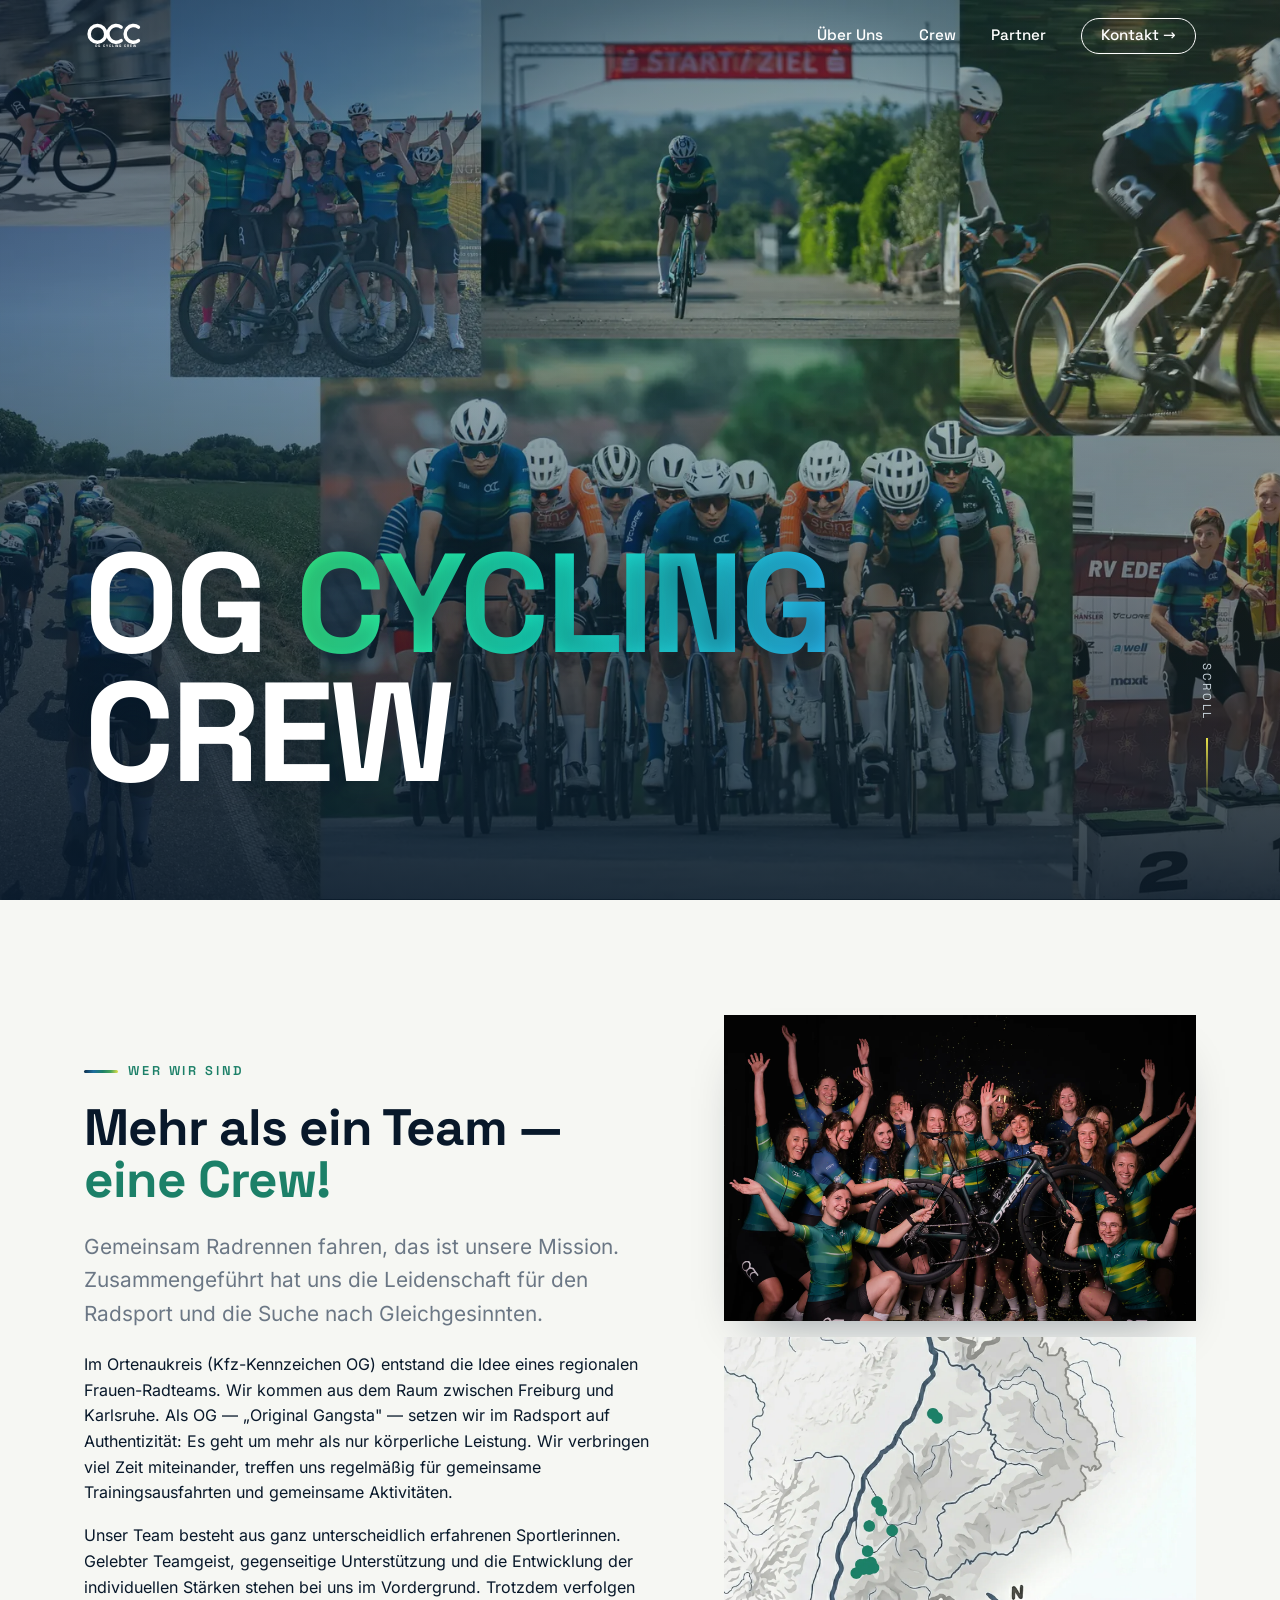
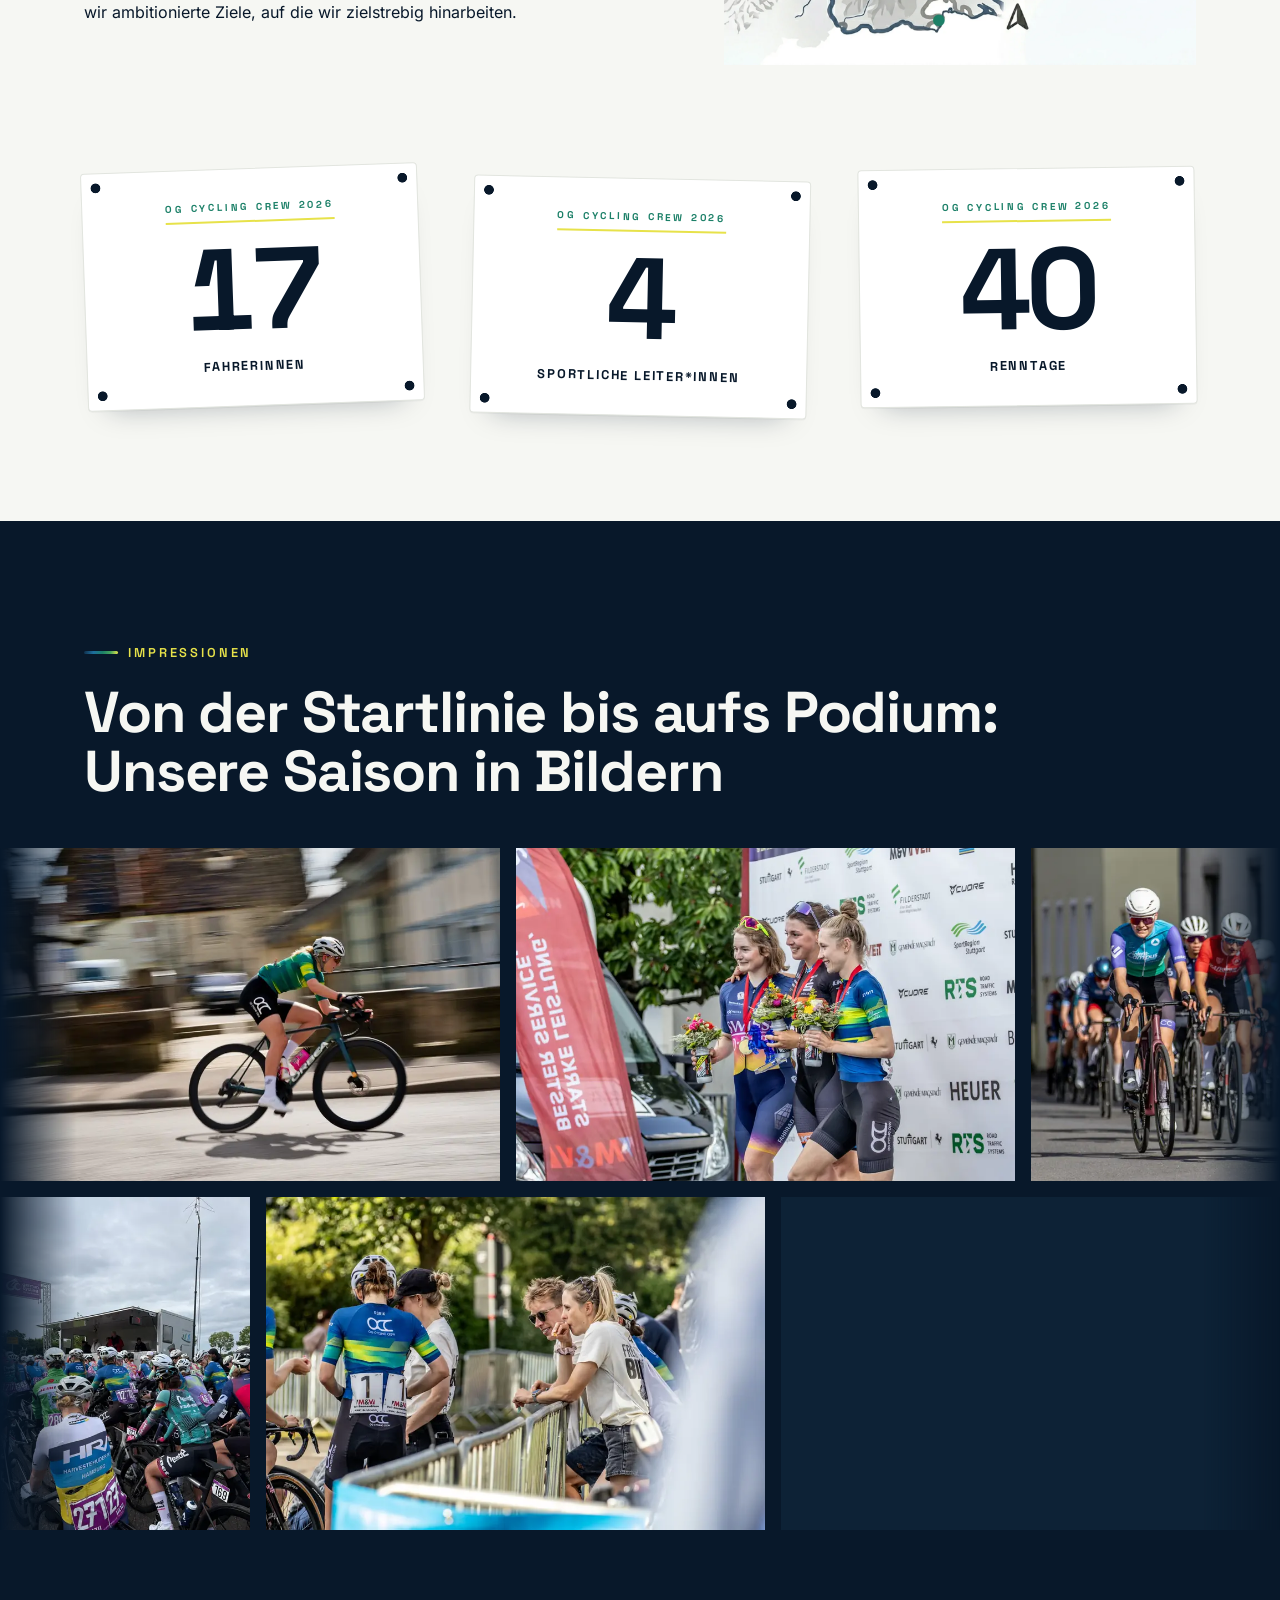
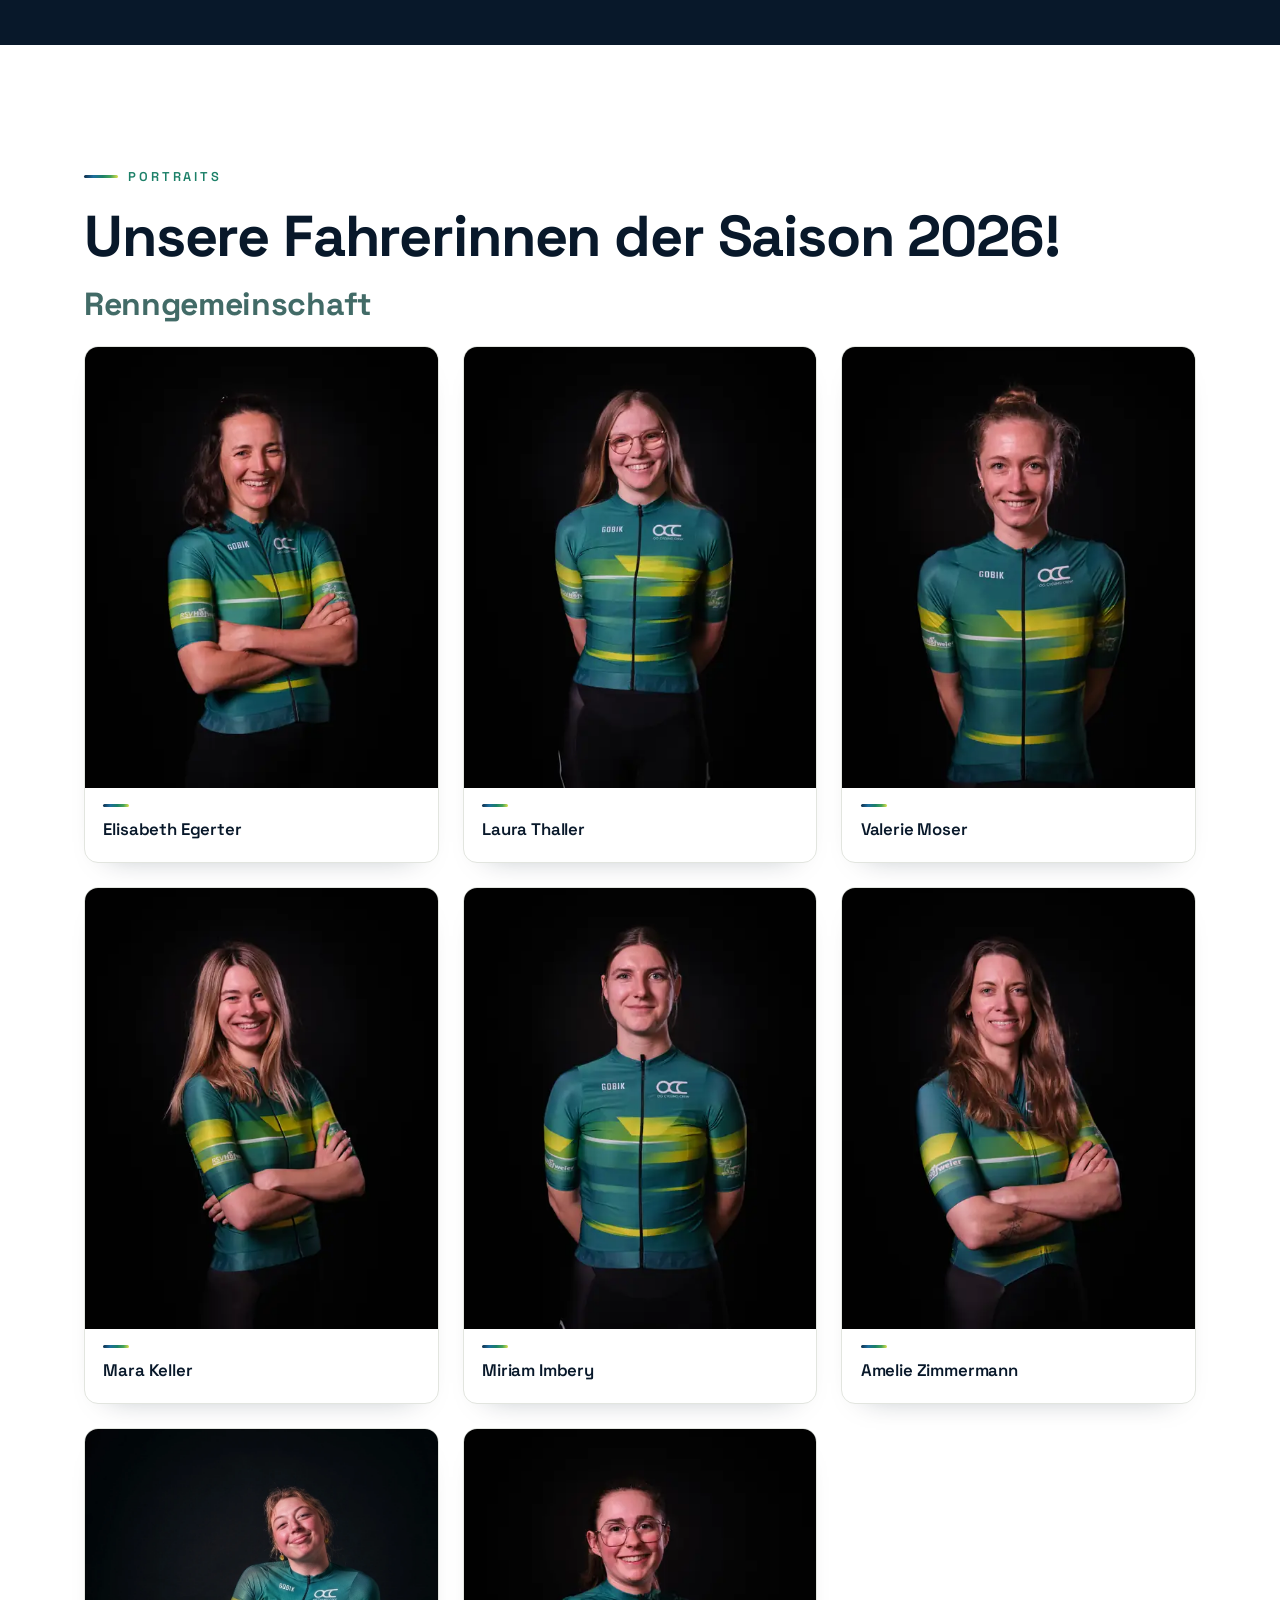
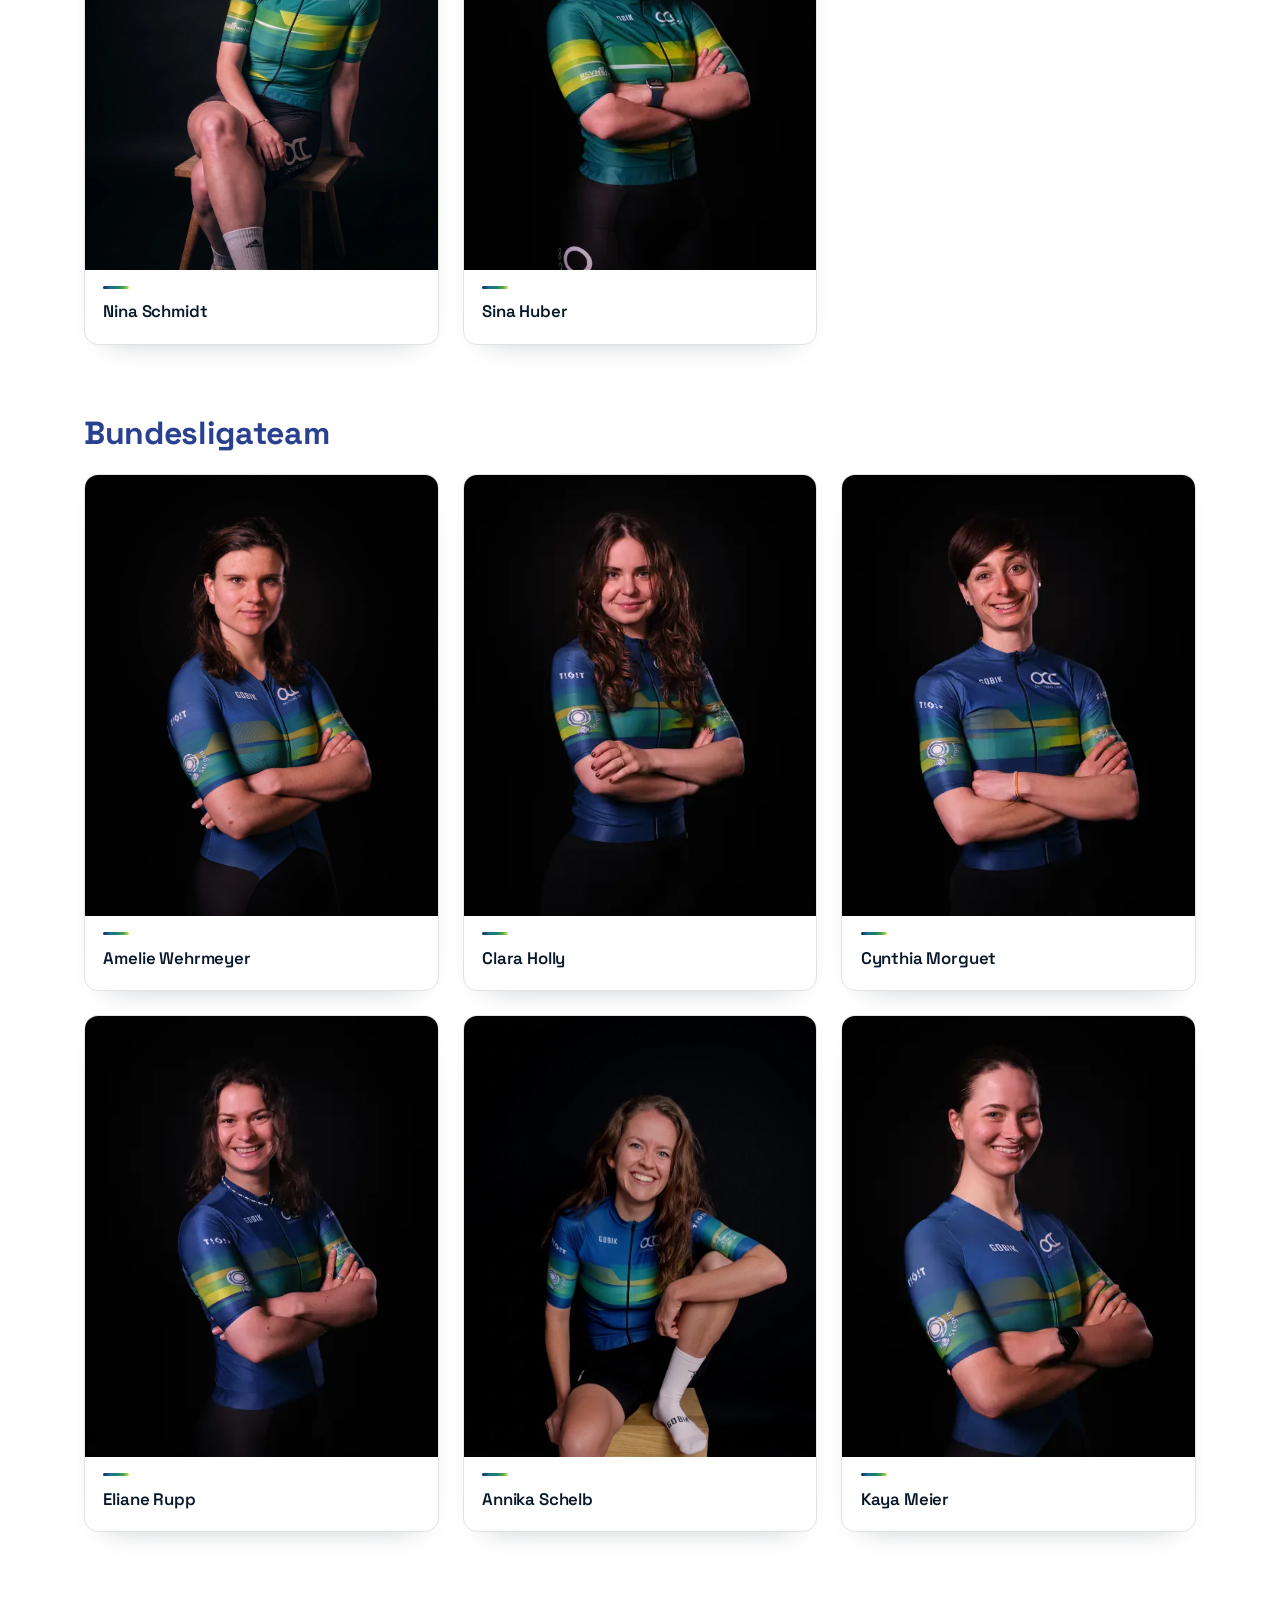
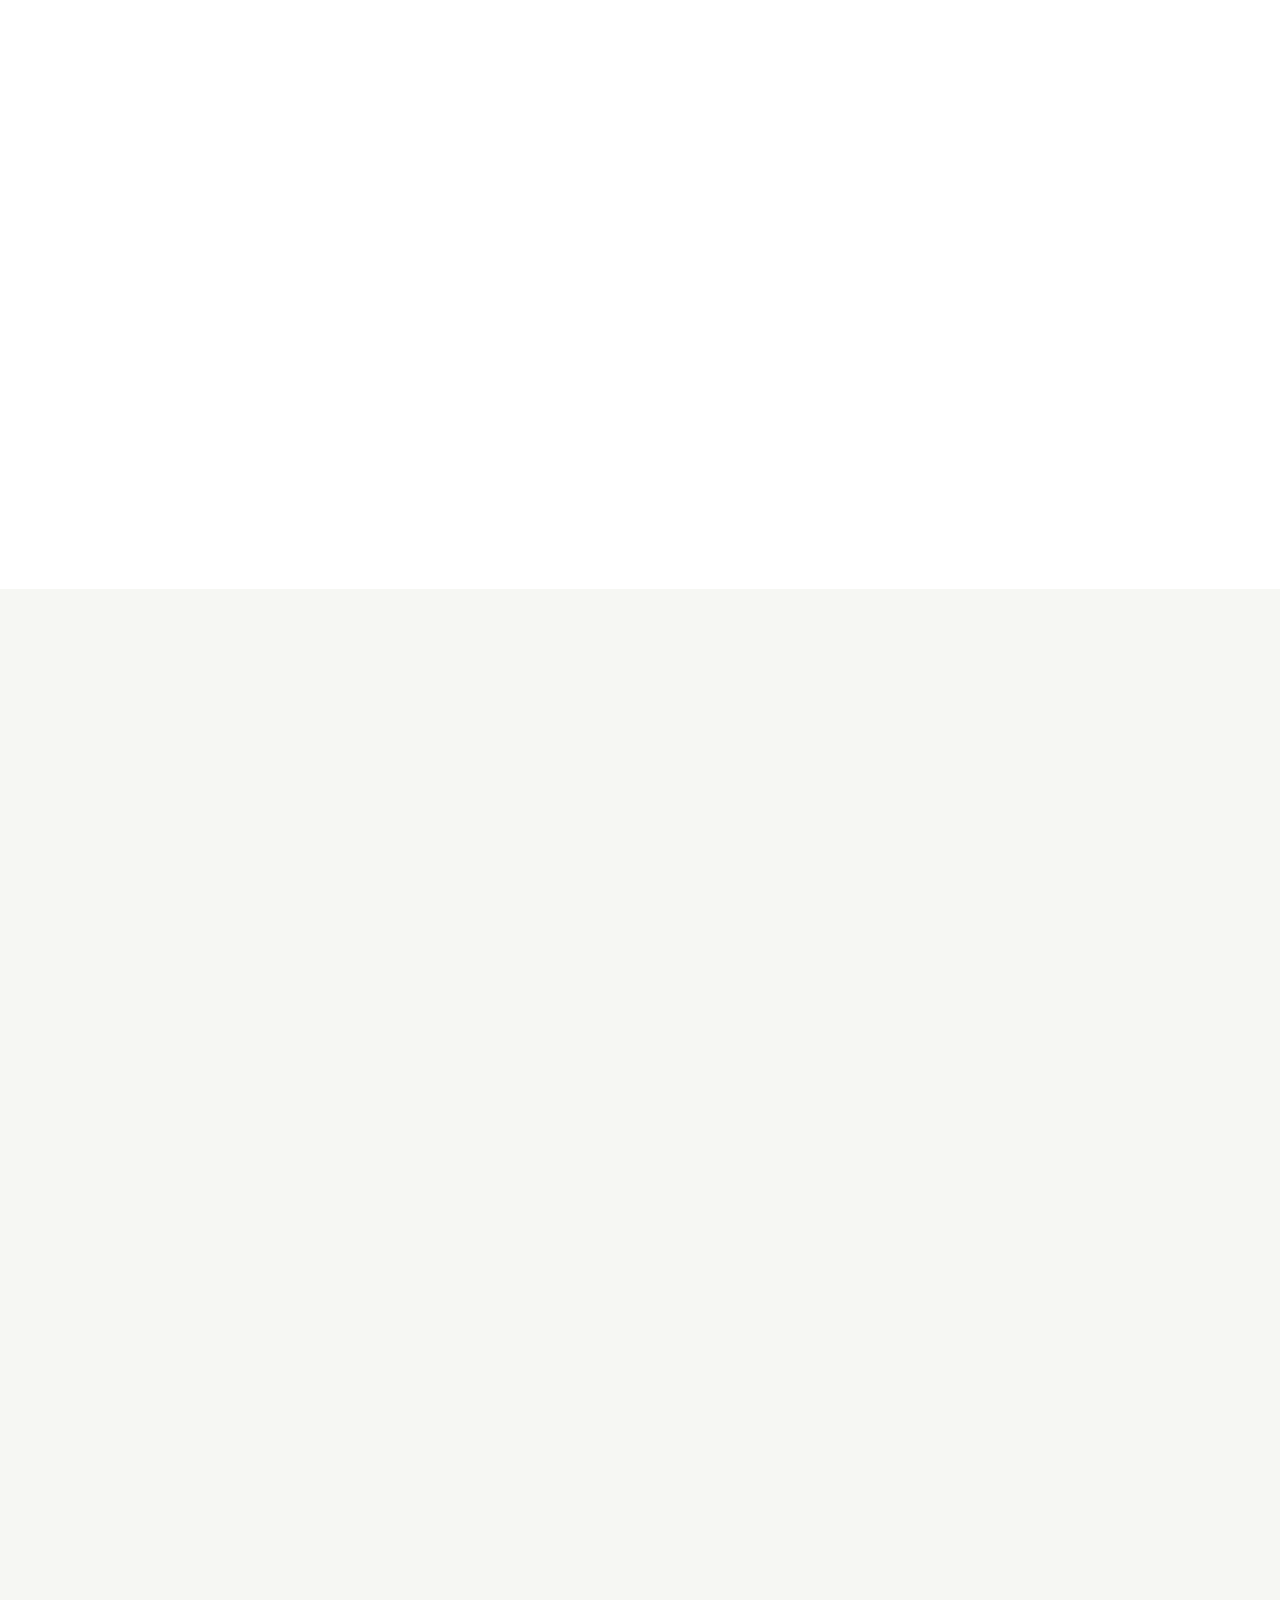
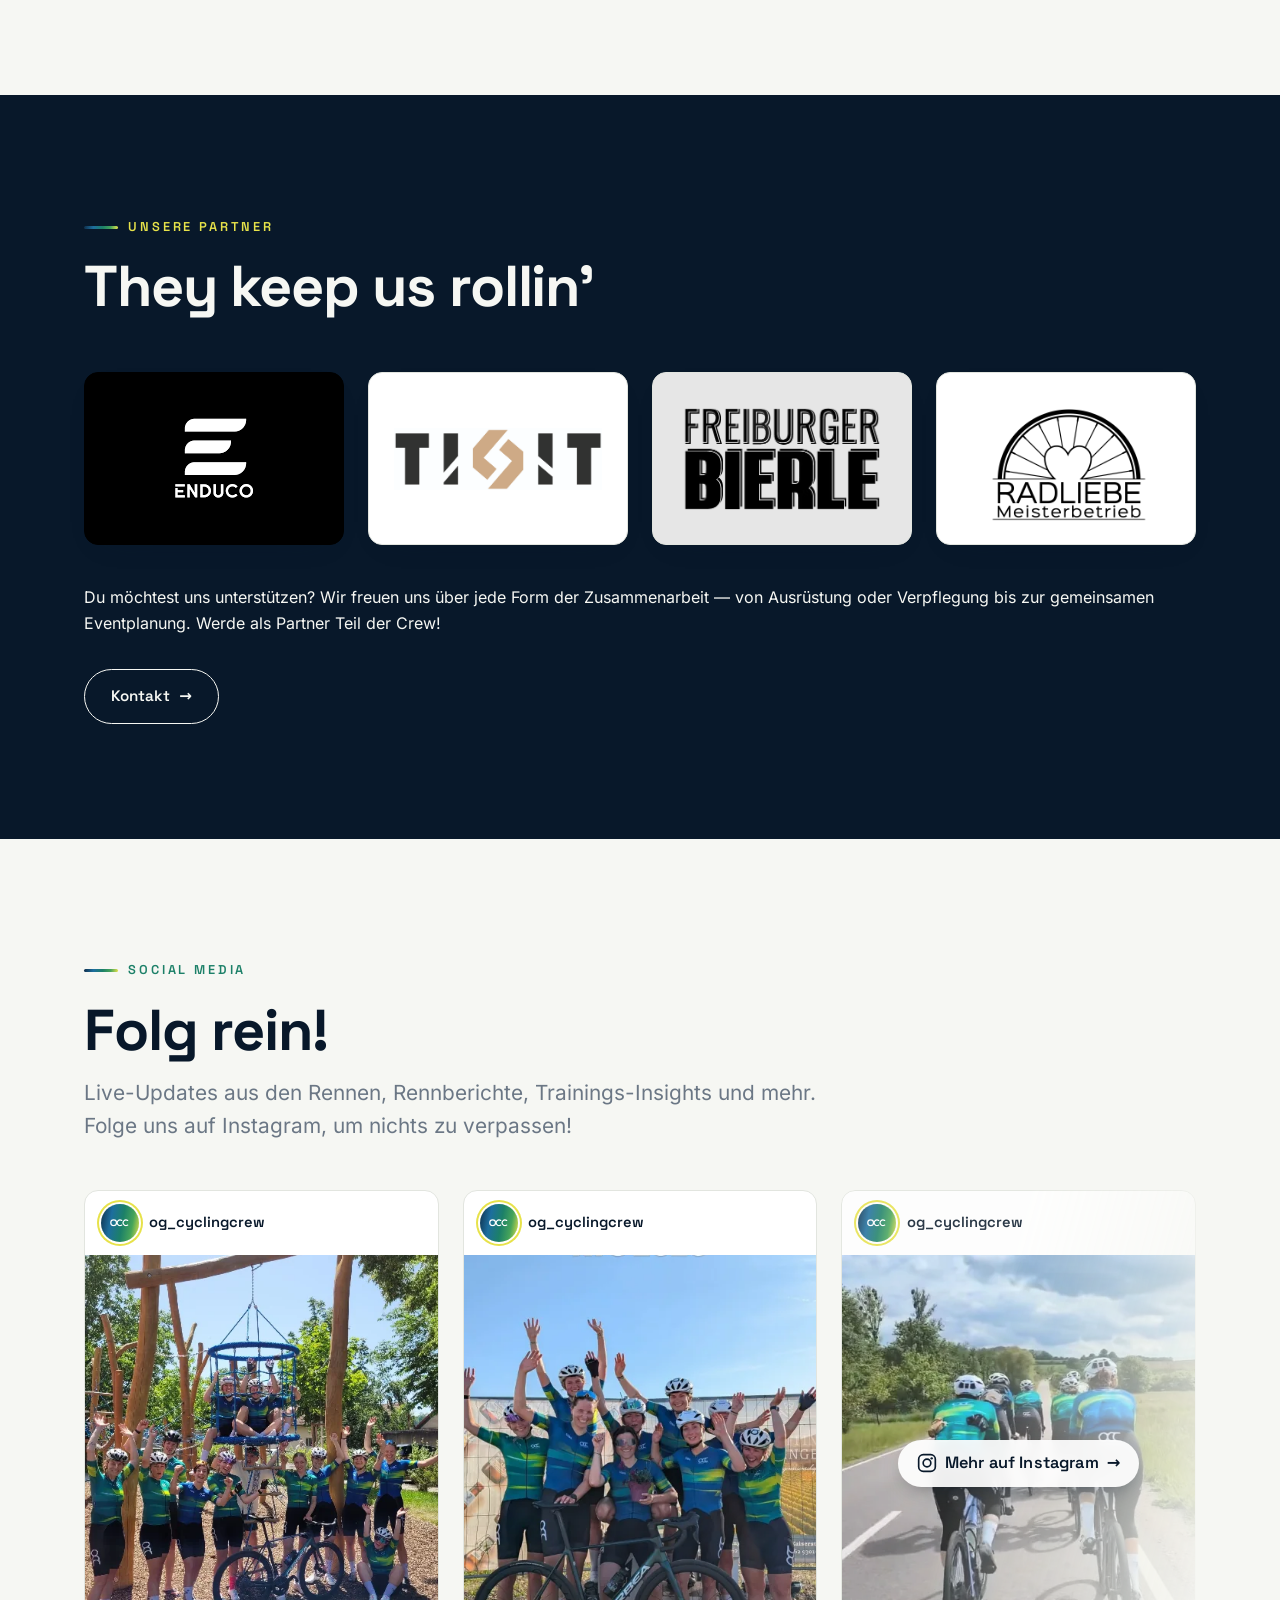
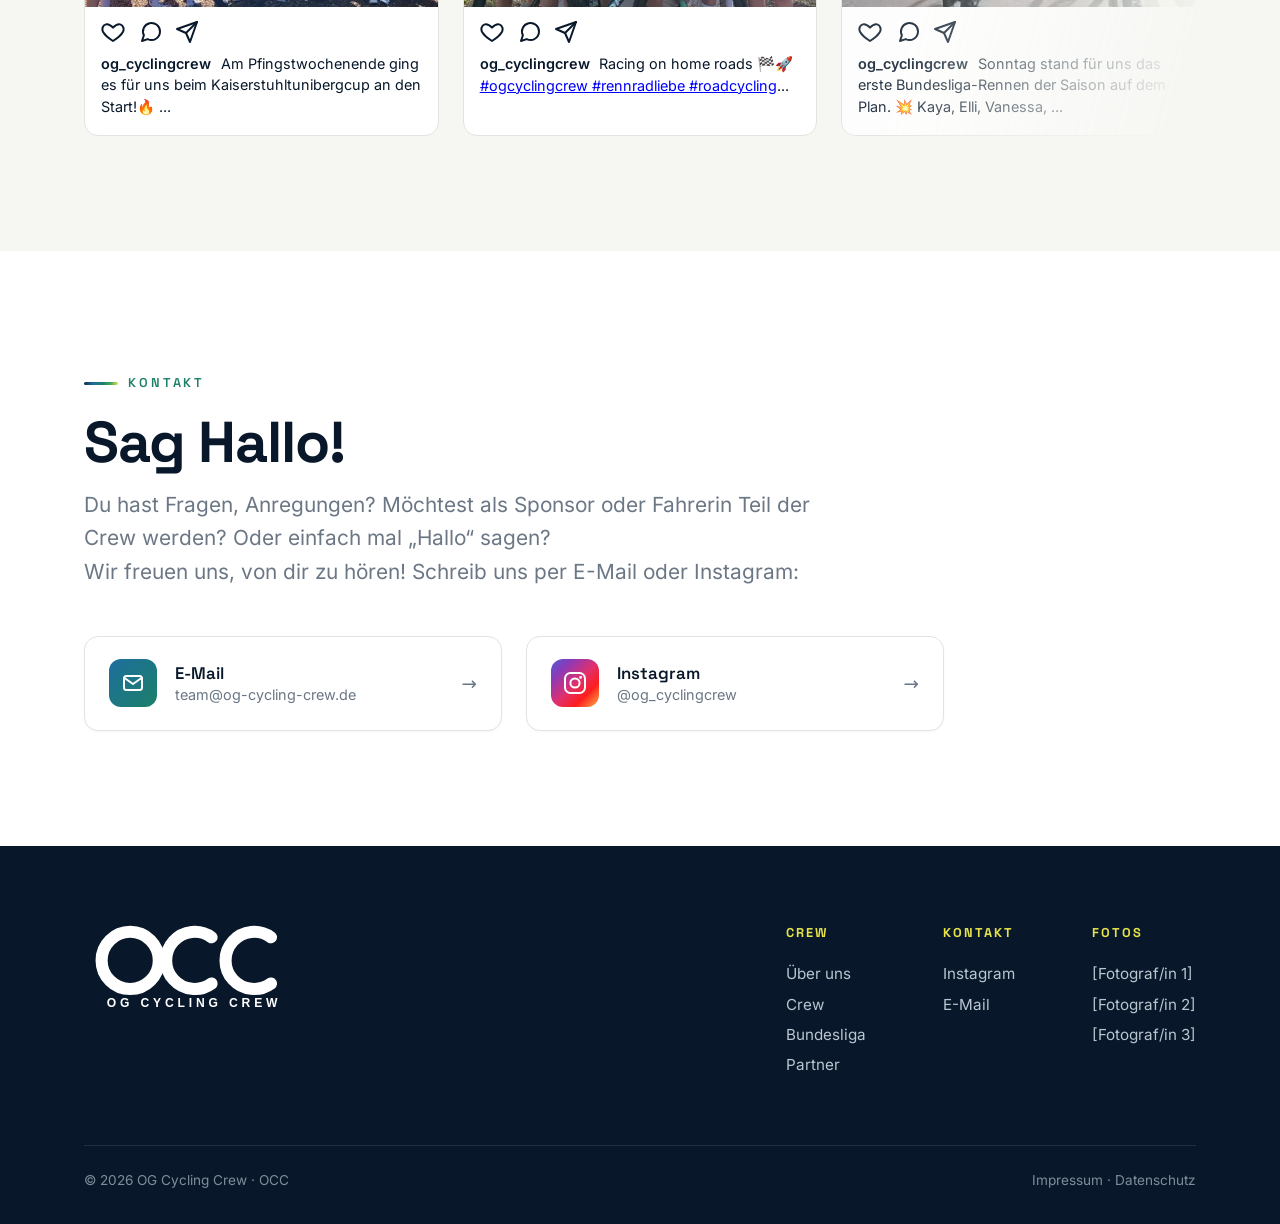
==== commit 4ac006ad: "Update contact information in Datenschutzerklärung" ====
--- a/index.html
+++ b/index.html
@@ -137,7 +137,7 @@
           <span class="bib__label">Sportliche Leiter*innen</span>
         </div>
         <div class="bib">
-          <span class="bib__head" aria-hidden="true">OG Cycling Crew</span>
+          <span class="bib__head" aria-hidden="true">OG Cycling Crew 2026</span>
           <span class="bib__num">40</span>
           <span class="bib__label">Renntage</span>
         </div>
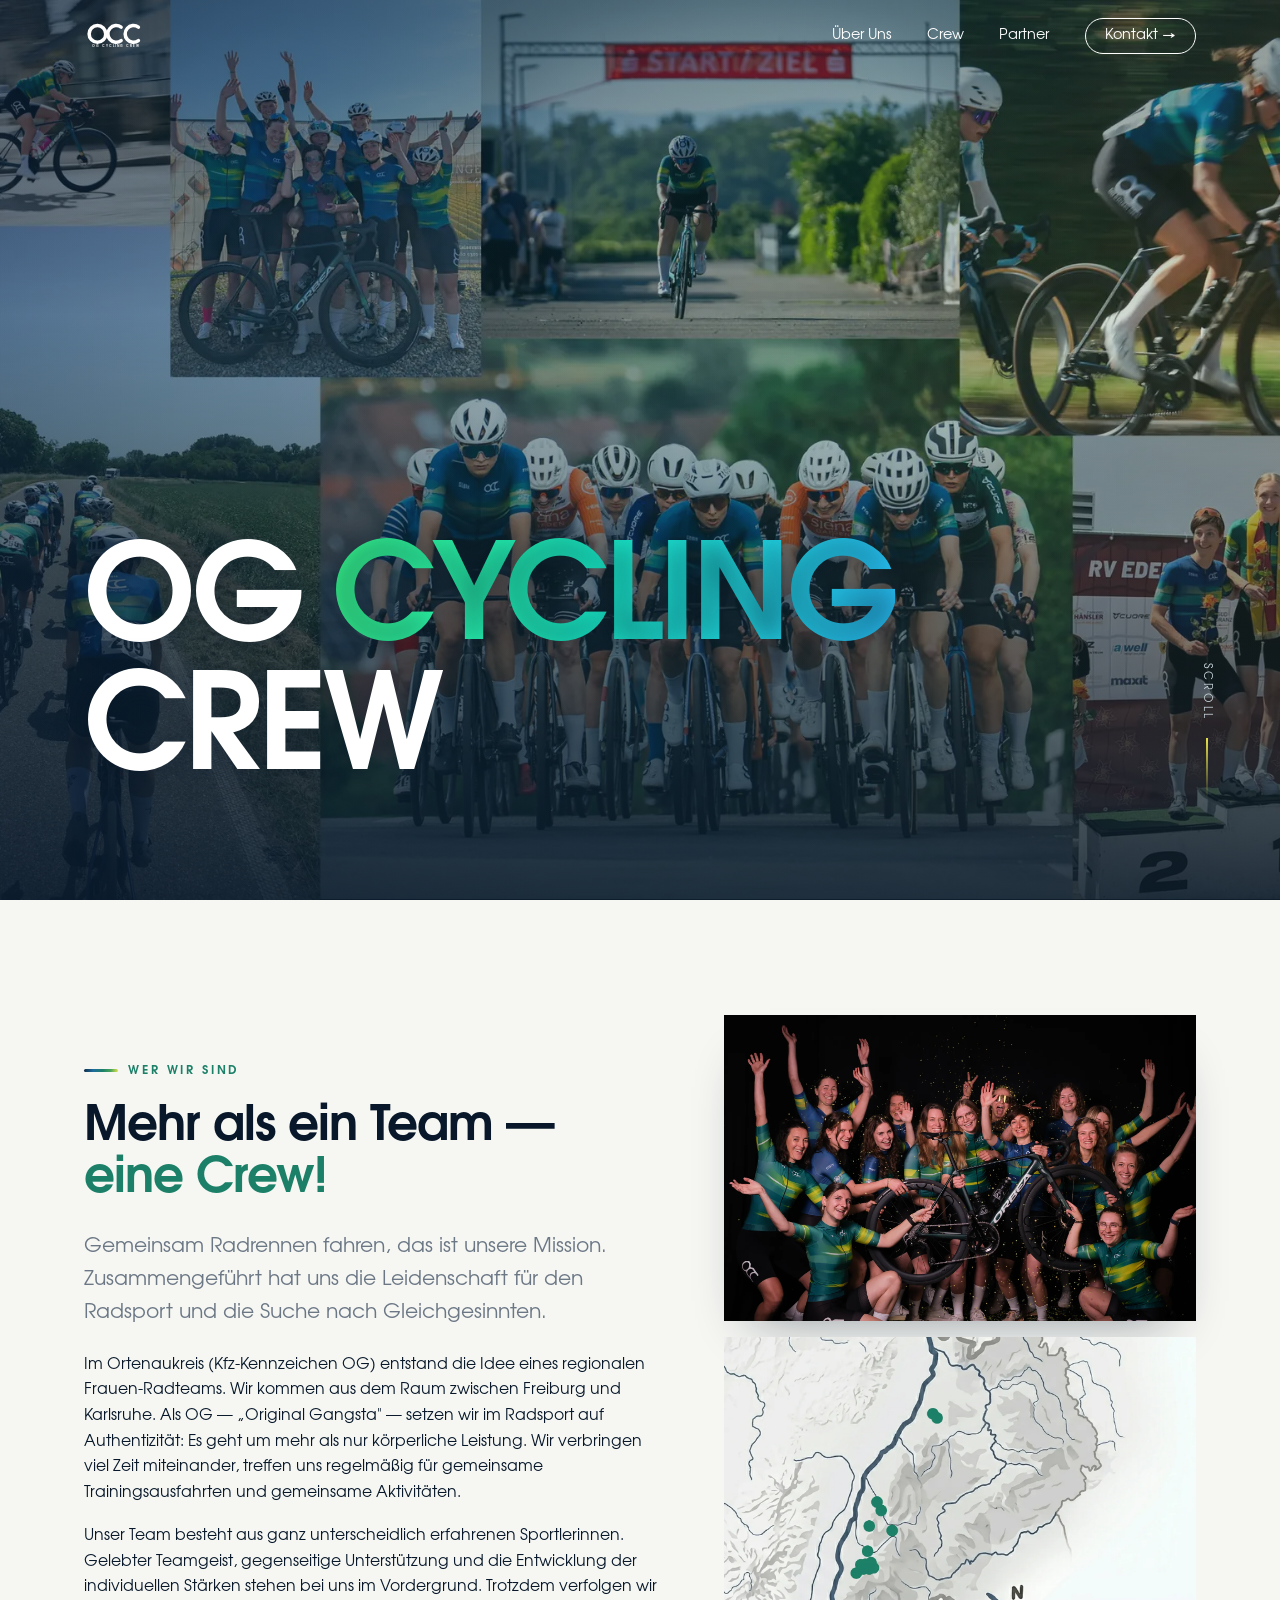
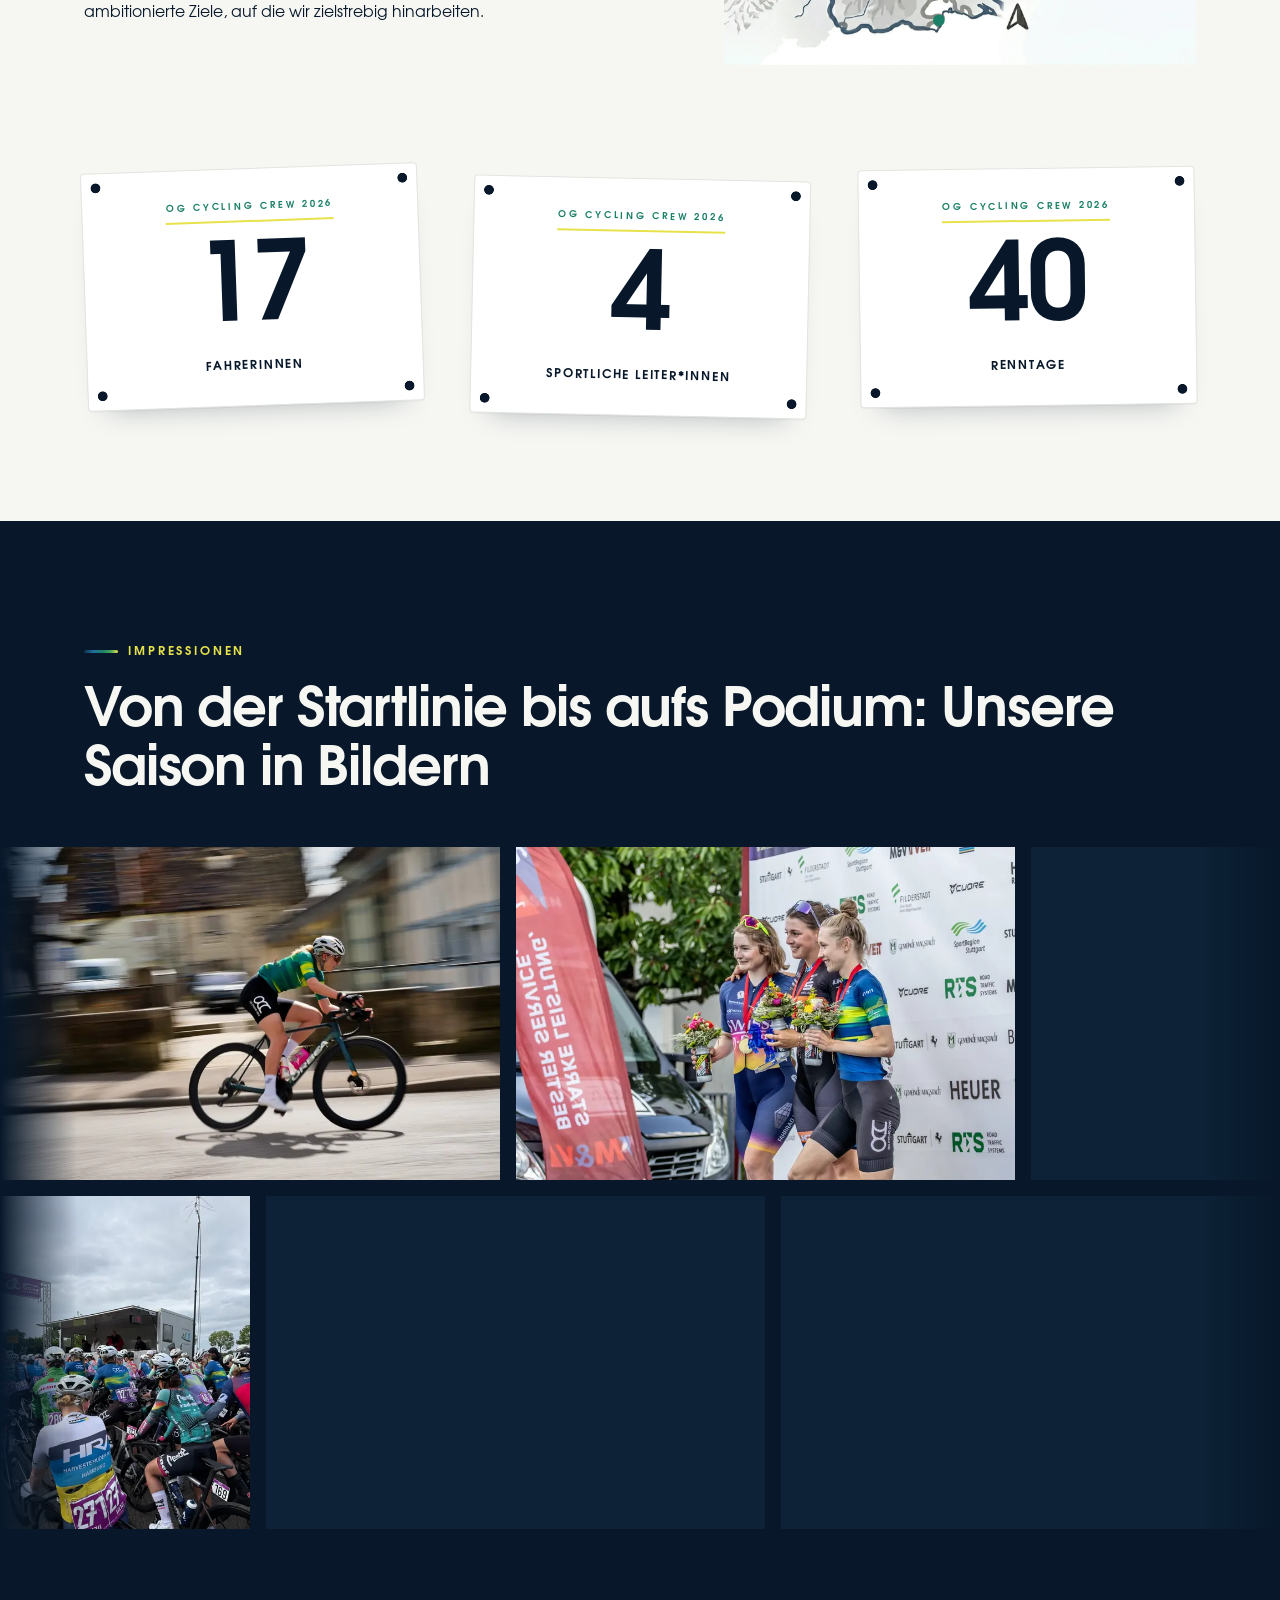
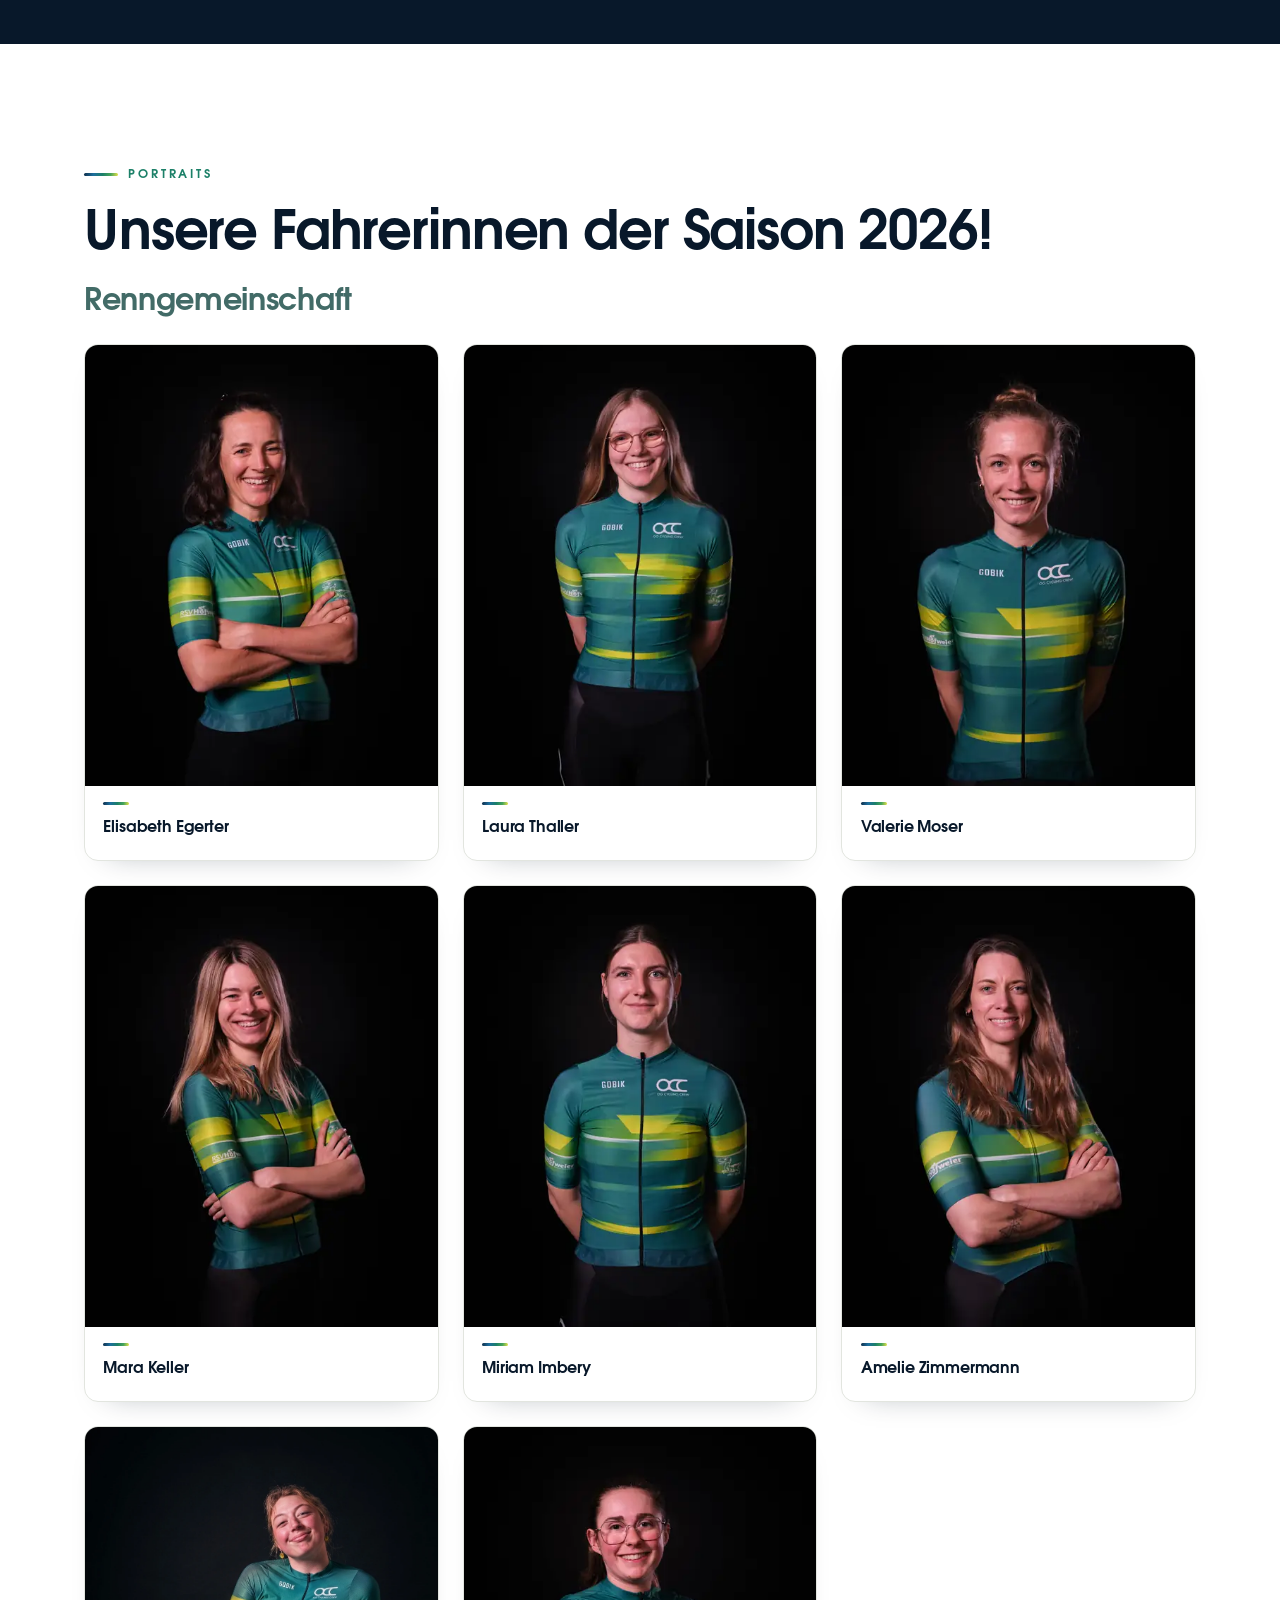
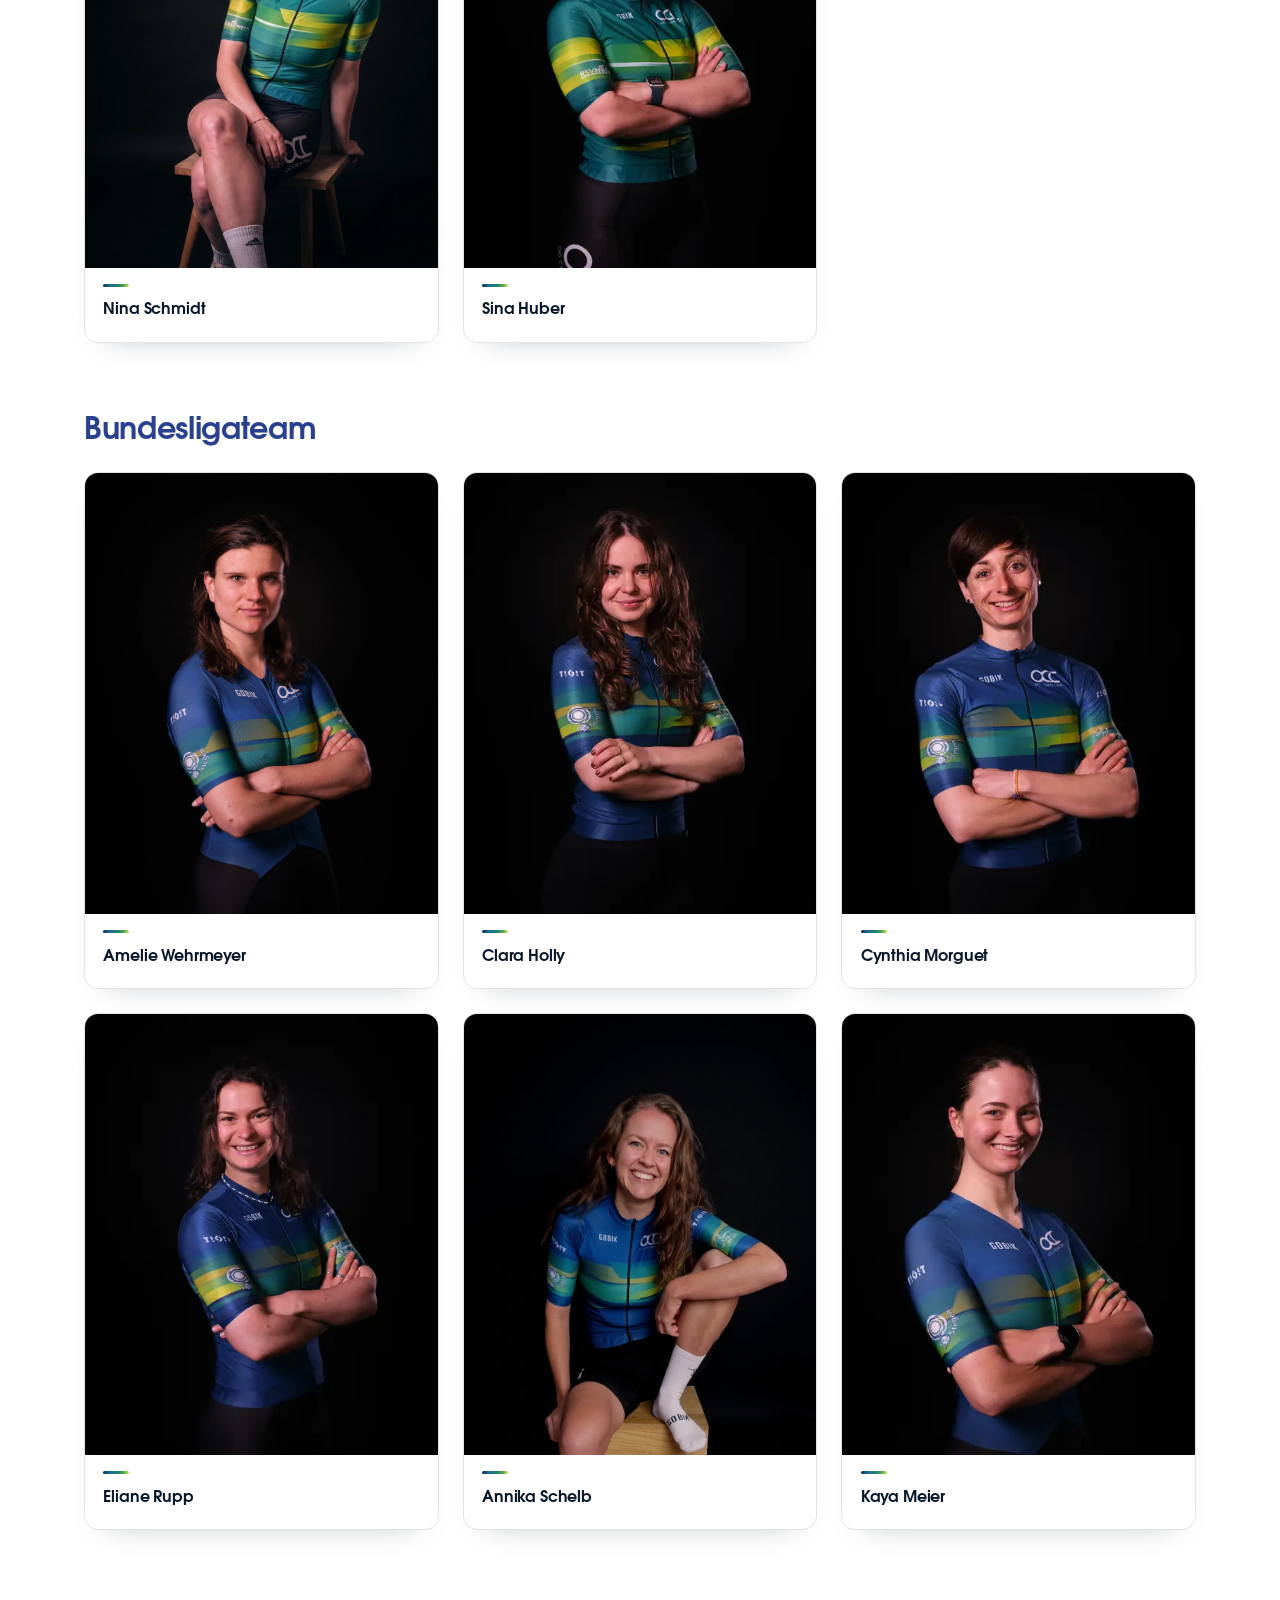
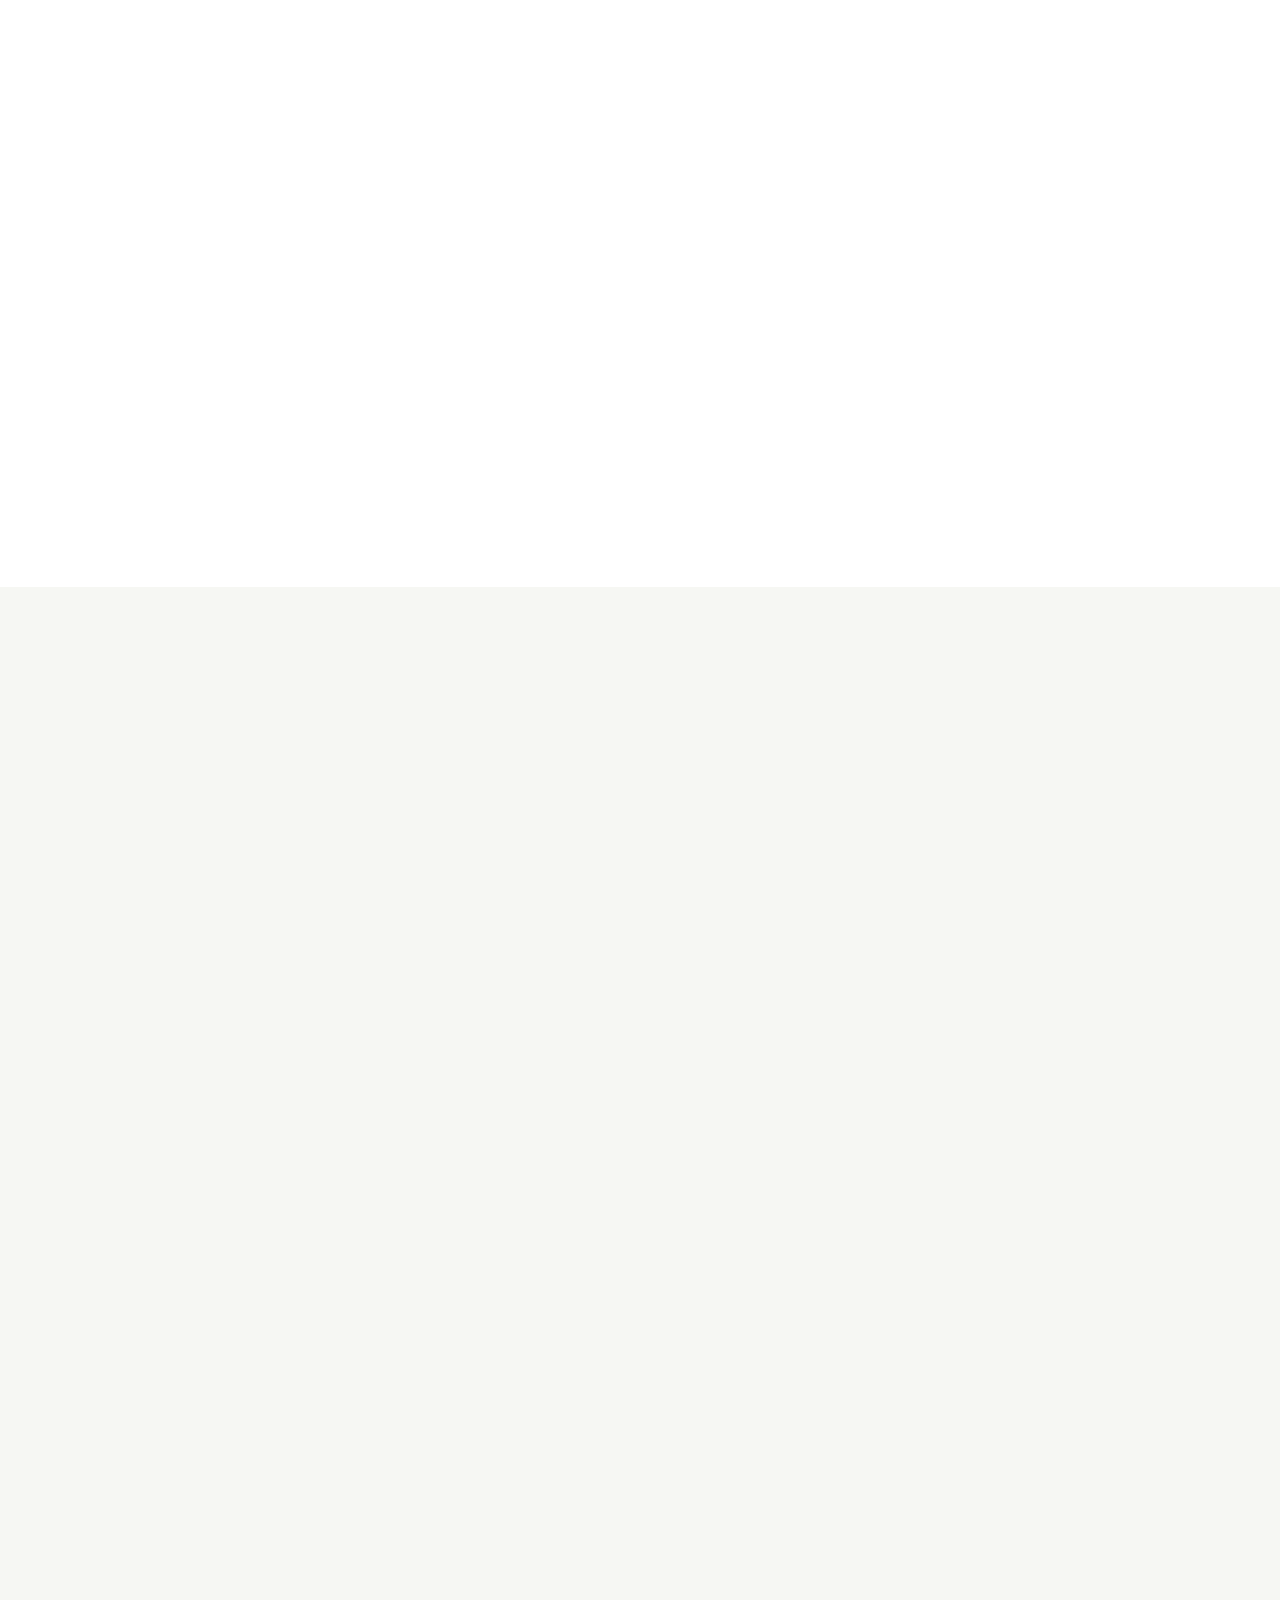
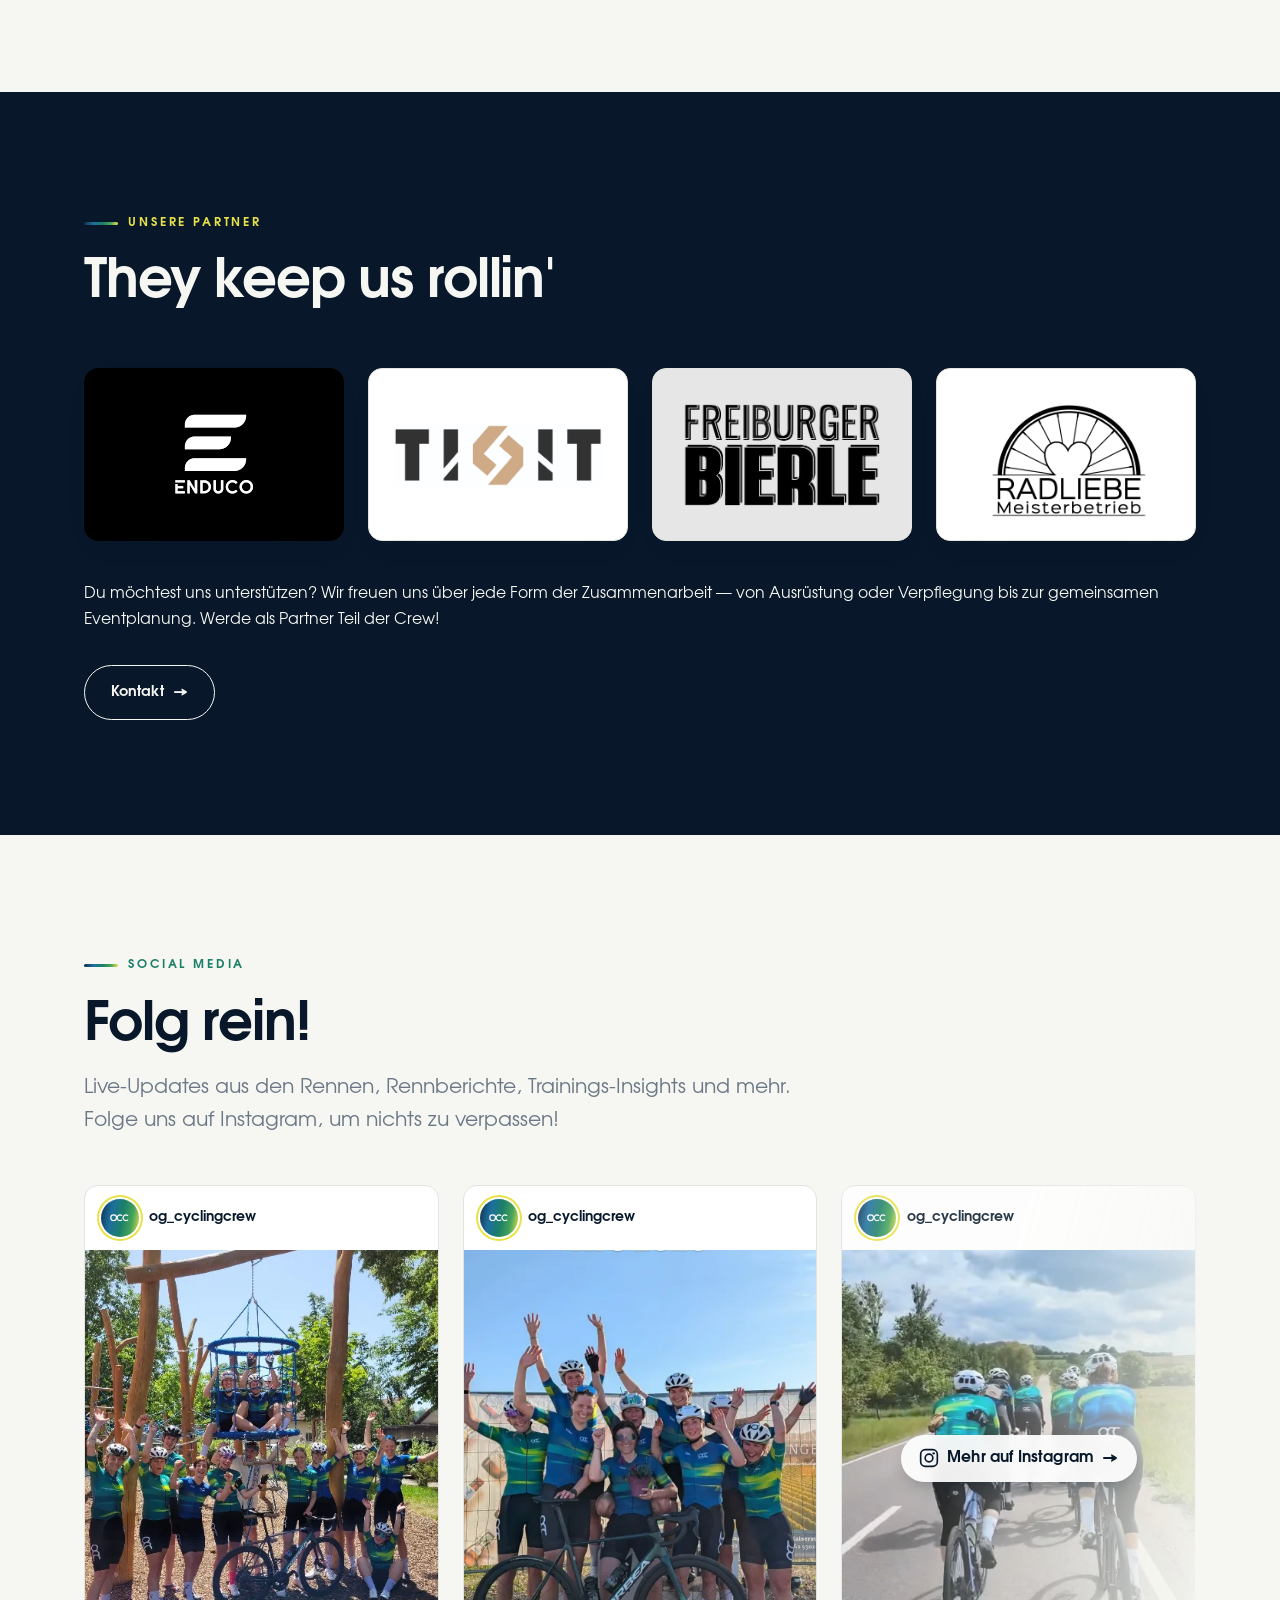
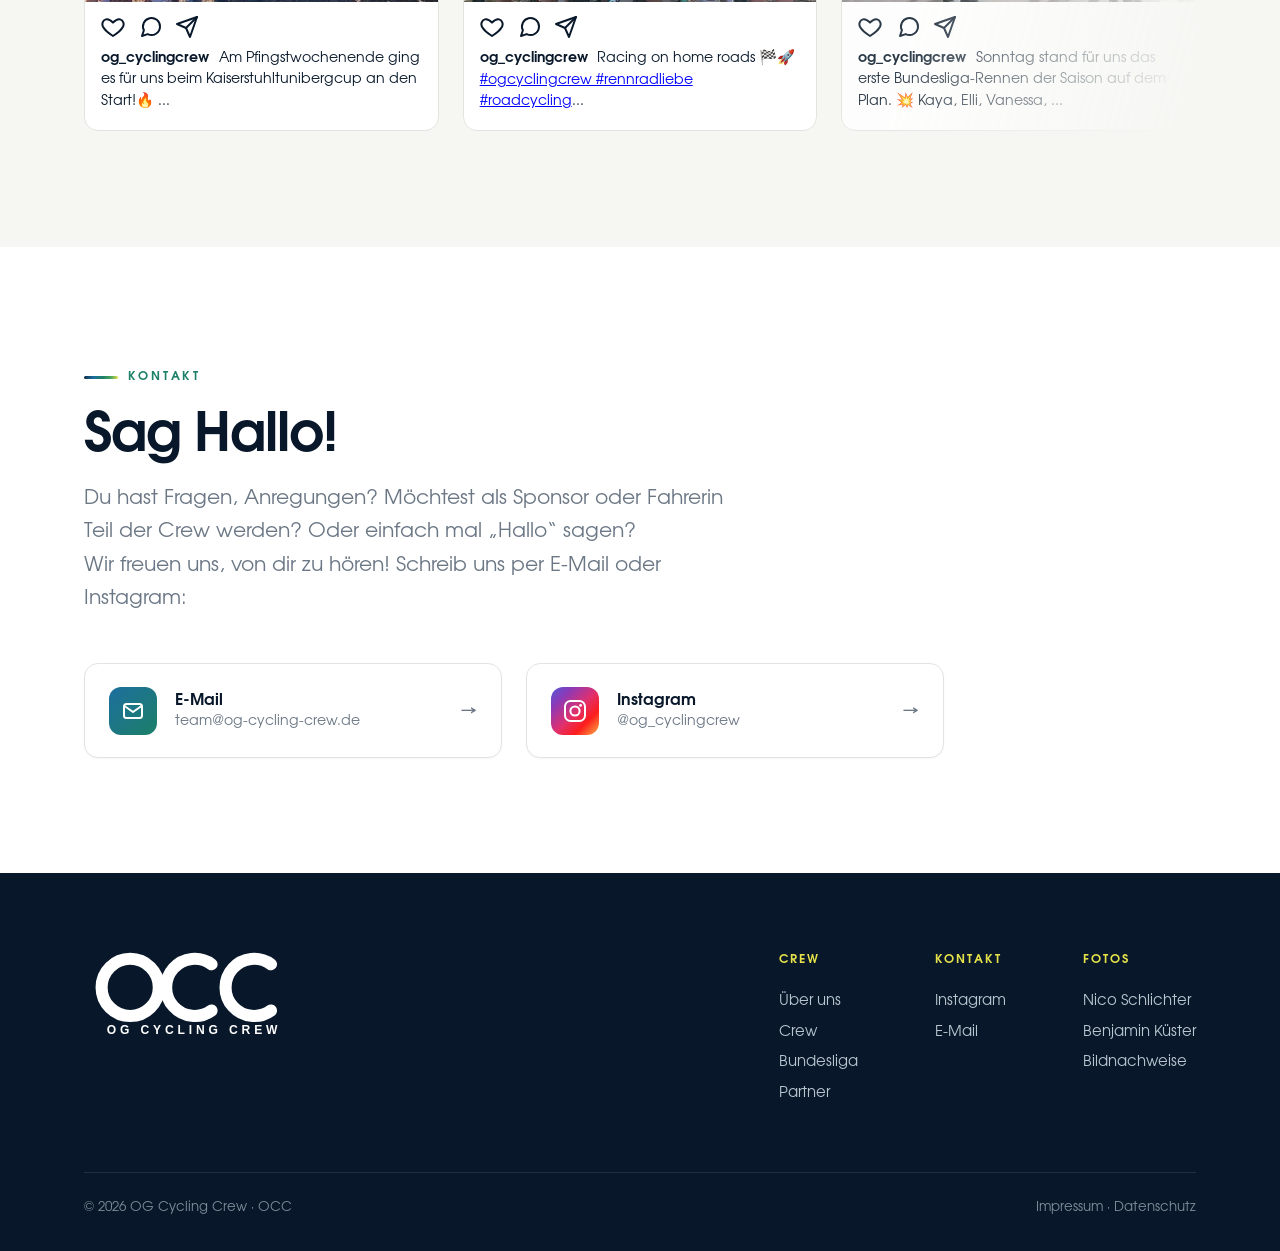
==== commit 3e9176e7: "Switch to TeX Gyre Adventor font and add photographer credits - Replace Inter/Space Grotesk with sel" ====
--- a/index.html
+++ b/index.html
@@ -18,10 +18,10 @@
 
   <!-- Fonts: self-hosted (no Google request → GDPR-safe). Defined via @font-face in style.css.
        Preload the two weights needed for first paint so text renders without a flash. -->
-  <link rel="preload" as="font" type="font/woff2" href="assets/fonts/inter-400.woff2" crossorigin />
-  <link rel="preload" as="font" type="font/woff2" href="assets/fonts/space-grotesk-700.woff2" crossorigin />
-
-  <link rel="stylesheet" href="css/style.css?v=61" />
+  <link rel="preload" as="font" type="font/woff2" href="assets/fonts/tex-gyre-adventor-regular.woff2" crossorigin />
+  <link rel="preload" as="font" type="font/woff2" href="assets/fonts/tex-gyre-adventor-bold.woff2" crossorigin />
+
+  <link rel="stylesheet" href="css/style.css?v=64" />
 </head>
 <body>
 
@@ -62,7 +62,7 @@
             <path d="M 170 13 A 26 26 0 1 0 170 55"/>
           </g>
           <text x="100" y="76" text-anchor="middle" fill="currentColor"
-                font-family="'Space Grotesk',sans-serif" font-size="11"
+                font-family="'Adventor Display','Century Gothic',sans-serif" font-size="11"
                 font-weight="700" letter-spacing="3">OG CYCLING CREW</text>
         </svg>
       </a>
@@ -543,13 +543,13 @@
             </ul>
           </div>
 
-          <!-- TODO: photographer names + links (keep in sync with impressum.html#bildnachweise) -->
+          <!-- photographer names + links: keep in sync with impressum.html#bildnachweise -->
           <div>
             <h4>Fotos</h4>
             <ul>
-              <li><a href="#" target="_blank" rel="noopener">[Fotograf/in 1]</a></li>
-              <li><a href="#" target="_blank" rel="noopener">[Fotograf/in 2]</a></li>
-              <li><a href="#" target="_blank" rel="noopener">[Fotograf/in 3]</a></li>
+              <li><a href="https://www.instagram.com/nico_schlichter/" target="_blank" rel="noopener">Nico Schlichter</a></li>
+              <li>Benjamin Küster</li>
+              <li><a href="impressum.html#bildnachweise">Bildnachweise</a></li>
             </ul>
           </div>
         </div>
@@ -561,6 +561,6 @@
     </div>
   </footer>
 
-  <script src="js/main.js?v=61"></script>
+  <script src="js/main.js?v=64"></script>
 </body>
 </html>
--- a/css/style.css
+++ b/css/style.css
@@ -4,55 +4,77 @@
    ============================================================ */
 
 /* ---------- Self-hosted fonts (GDPR: no Google Fonts request) ----------
-   Files live in assets/fonts/ as .woff2 — see todo.md / download notes. */
+   TeX Gyre Adventor = free stand-in for Century Gothic (our house font).
+   Files live in assets/fonts/ as .woff2, subset to Latin incl. umlauts.
+   Licence: GUST Font License (assets/fonts/GUST-FONT-LICENSE.txt), source: ctan.org/pkg/tex-gyre-adventor.
+   Only regular + bold exist: weights 500/600 in the CSS fall back to those. */
+/* Same files, registered twice with size-adjust so the page keeps its previous type sizes:
+   - body: scaled to the width of the old body font Inter (98%),
+   - display (headings, labels): scaled to the cap height of the old display font
+     Space Grotesk (95%). */
 @font-face {
-  font-family: "Space Grotesk";
+  font-family: "Adventor Body";
   font-style: normal;
   font-weight: 400;
   font-display: swap;
-  src: url("../assets/fonts/space-grotesk-400.woff2") format("woff2");
+  src: url("../assets/fonts/tex-gyre-adventor-regular.woff2") format("woff2");
+  size-adjust: 98%;
 }
 @font-face {
-  font-family: "Space Grotesk";
-  font-style: normal;
-  font-weight: 500;
-  font-display: swap;
-  src: url("../assets/fonts/space-grotesk-500.woff2") format("woff2");
-}
-@font-face {
-  font-family: "Space Grotesk";
-  font-style: normal;
-  font-weight: 600;
-  font-display: swap;
-  src: url("../assets/fonts/space-grotesk-600.woff2") format("woff2");
-}
-@font-face {
-  font-family: "Space Grotesk";
+  font-family: "Adventor Body";
   font-style: normal;
   font-weight: 700;
   font-display: swap;
-  src: url("../assets/fonts/space-grotesk-700.woff2") format("woff2");
+  src: url("../assets/fonts/tex-gyre-adventor-bold.woff2") format("woff2");
+  size-adjust: 98%;
 }
 @font-face {
-  font-family: "Inter";
+  font-family: "Adventor Body";
+  font-style: italic;
+  font-weight: 400;
+  font-display: swap;
+  src: url("../assets/fonts/tex-gyre-adventor-italic.woff2") format("woff2");
+  size-adjust: 98%;
+}
+@font-face {
+  font-family: "Adventor Body";
+  font-style: italic;
+  font-weight: 700;
+  font-display: swap;
+  src: url("../assets/fonts/tex-gyre-adventor-bolditalic.woff2") format("woff2");
+  size-adjust: 98%;
+}
+@font-face {
+  font-family: "Adventor Display";
   font-style: normal;
   font-weight: 400;
   font-display: swap;
-  src: url("../assets/fonts/inter-400.woff2") format("woff2");
+  src: url("../assets/fonts/tex-gyre-adventor-regular.woff2") format("woff2");
+  size-adjust: 95%;
 }
 @font-face {
-  font-family: "Inter";
+  font-family: "Adventor Display";
   font-style: normal;
-  font-weight: 500;
+  font-weight: 700;
   font-display: swap;
-  src: url("../assets/fonts/inter-500.woff2") format("woff2");
+  src: url("../assets/fonts/tex-gyre-adventor-bold.woff2") format("woff2");
+  size-adjust: 95%;
 }
 @font-face {
-  font-family: "Inter";
-  font-style: normal;
-  font-weight: 600;
+  font-family: "Adventor Display";
+  font-style: italic;
+  font-weight: 400;
   font-display: swap;
-  src: url("../assets/fonts/inter-600.woff2") format("woff2");
+  src: url("../assets/fonts/tex-gyre-adventor-italic.woff2") format("woff2");
+  size-adjust: 95%;
+}
+@font-face {
+  font-family: "Adventor Display";
+  font-style: italic;
+  font-weight: 700;
+  font-display: swap;
+  src: url("../assets/fonts/tex-gyre-adventor-bolditalic.woff2") format("woff2");
+  size-adjust: 95%;
 }
 
 /* ---------- Design tokens ---------- */
@@ -74,8 +96,8 @@
   /* Signature jersey gradient */
   --grad: linear-gradient(100deg, var(--navy) 0%, var(--blue) 28%, var(--teal) 55%, var(--green) 78%, var(--lime) 100%);
 
-  --font-display: "Space Grotesk", "Archivo", system-ui, sans-serif;
-  --font-body: "Inter", system-ui, -apple-system, sans-serif;
+  --font-display: "Adventor Display", "Century Gothic", system-ui, sans-serif;
+  --font-body: "Adventor Body", "Century Gothic", system-ui, -apple-system, sans-serif;
 
   --maxw: 1240px;
   --pad: clamp(1.25rem, 5vw, 4rem);
@@ -232,7 +254,10 @@
   /* energetic neon gradient (green → cyan → blue) + dark halo + colored glow */
   background: linear-gradient(100deg, #39ff8b 0%, #19f0c8 45%, #29c4ff 100%);
   -webkit-background-clip: text; background-clip: text; color: transparent;
-
+  /* the font's ascent equals its cap height, so round letters (C, G) overshoot the inline box
+     and the clipped gradient cut their tops off. Inline padding grows the painted area
+     without changing the line layout. */
+  padding-block: .1em;
 }
 .hero__sub {
   margin-top: 1.6rem; max-width: 48ch; font-size: clamp(1.05rem, 2vw, 1.35rem);
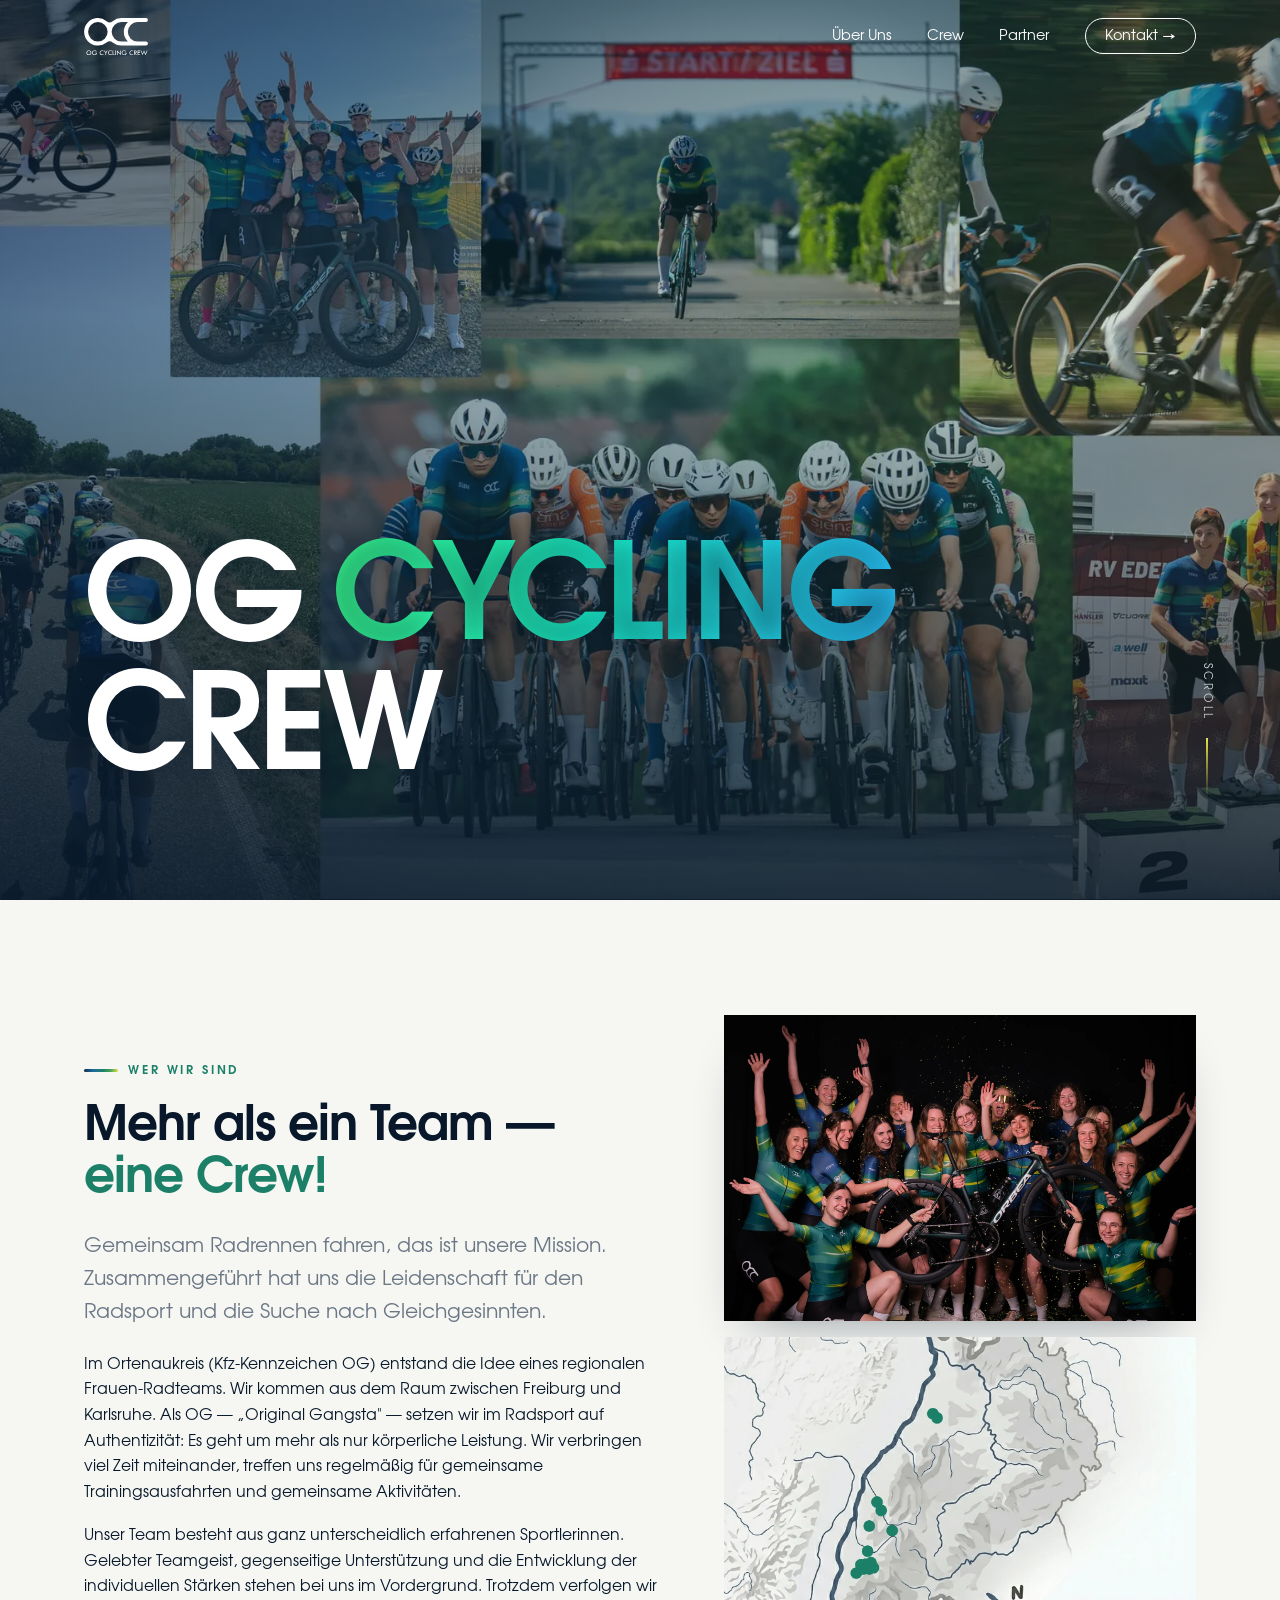
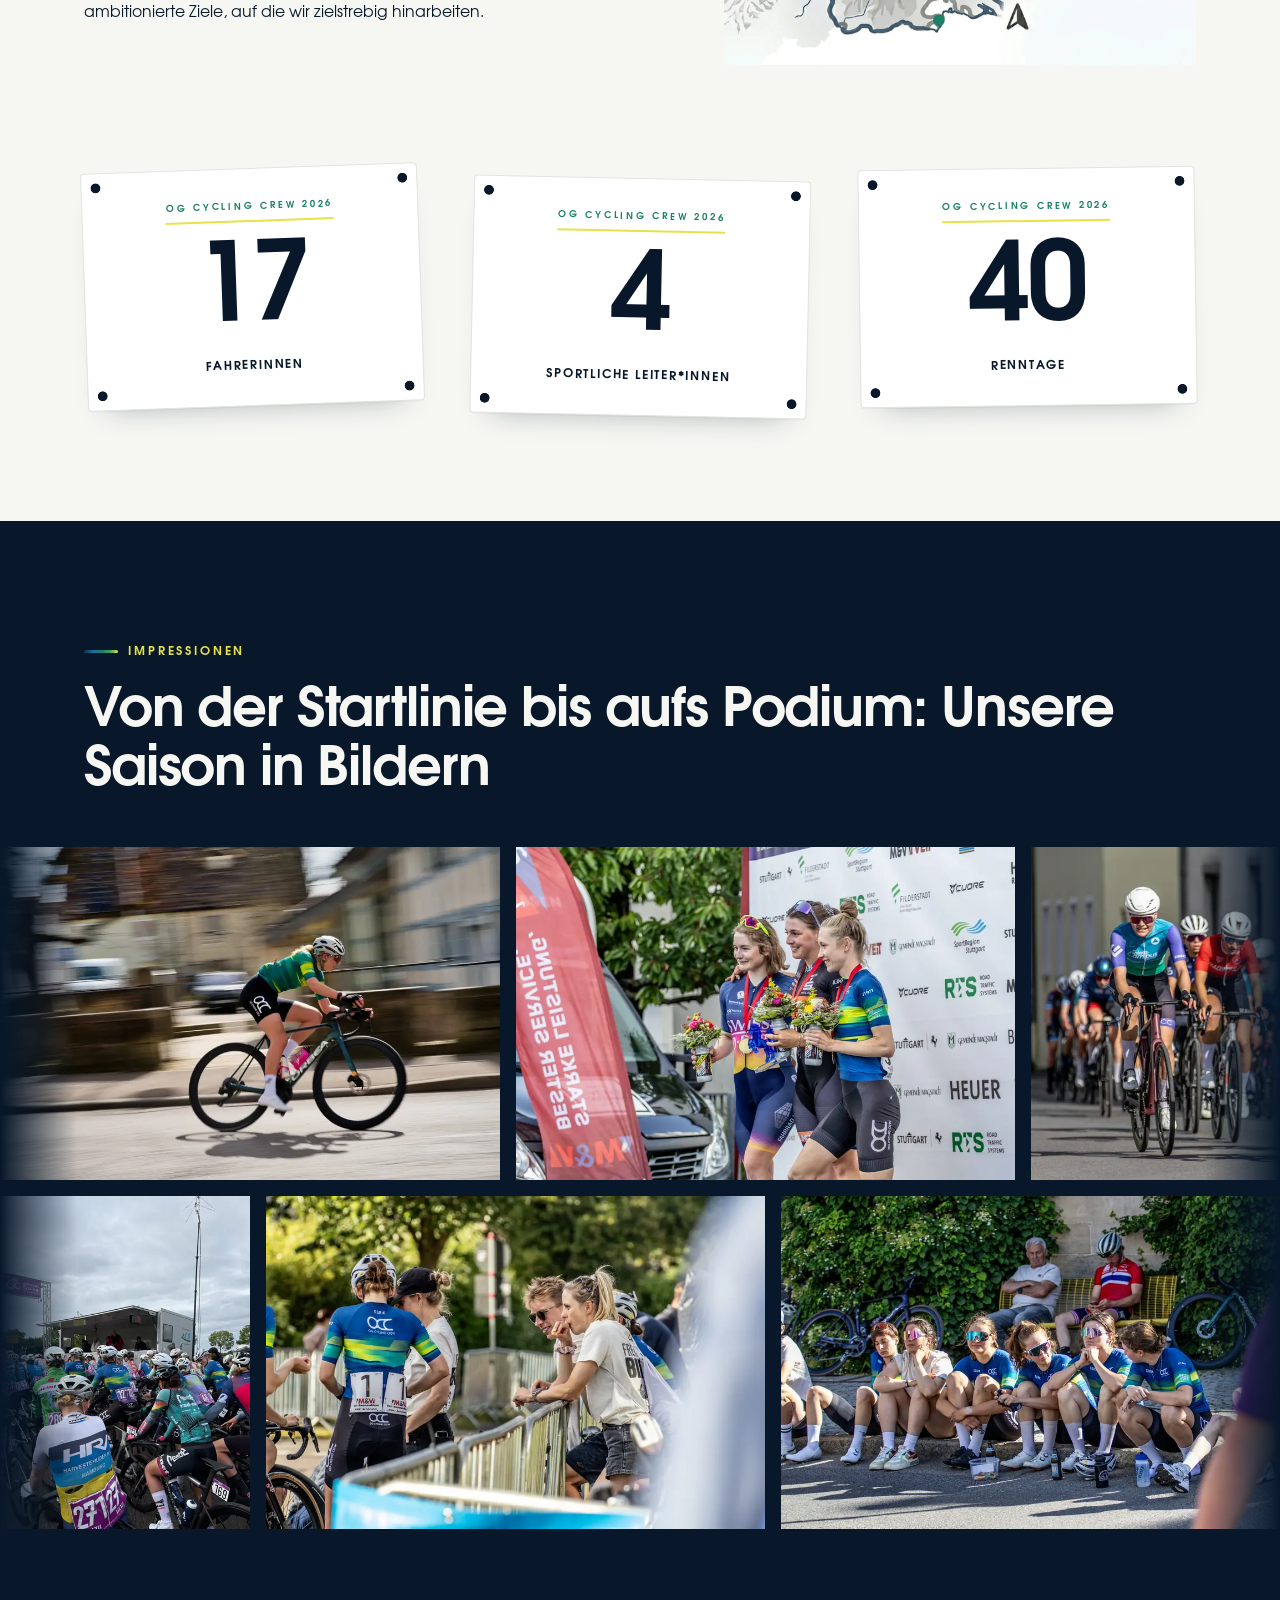
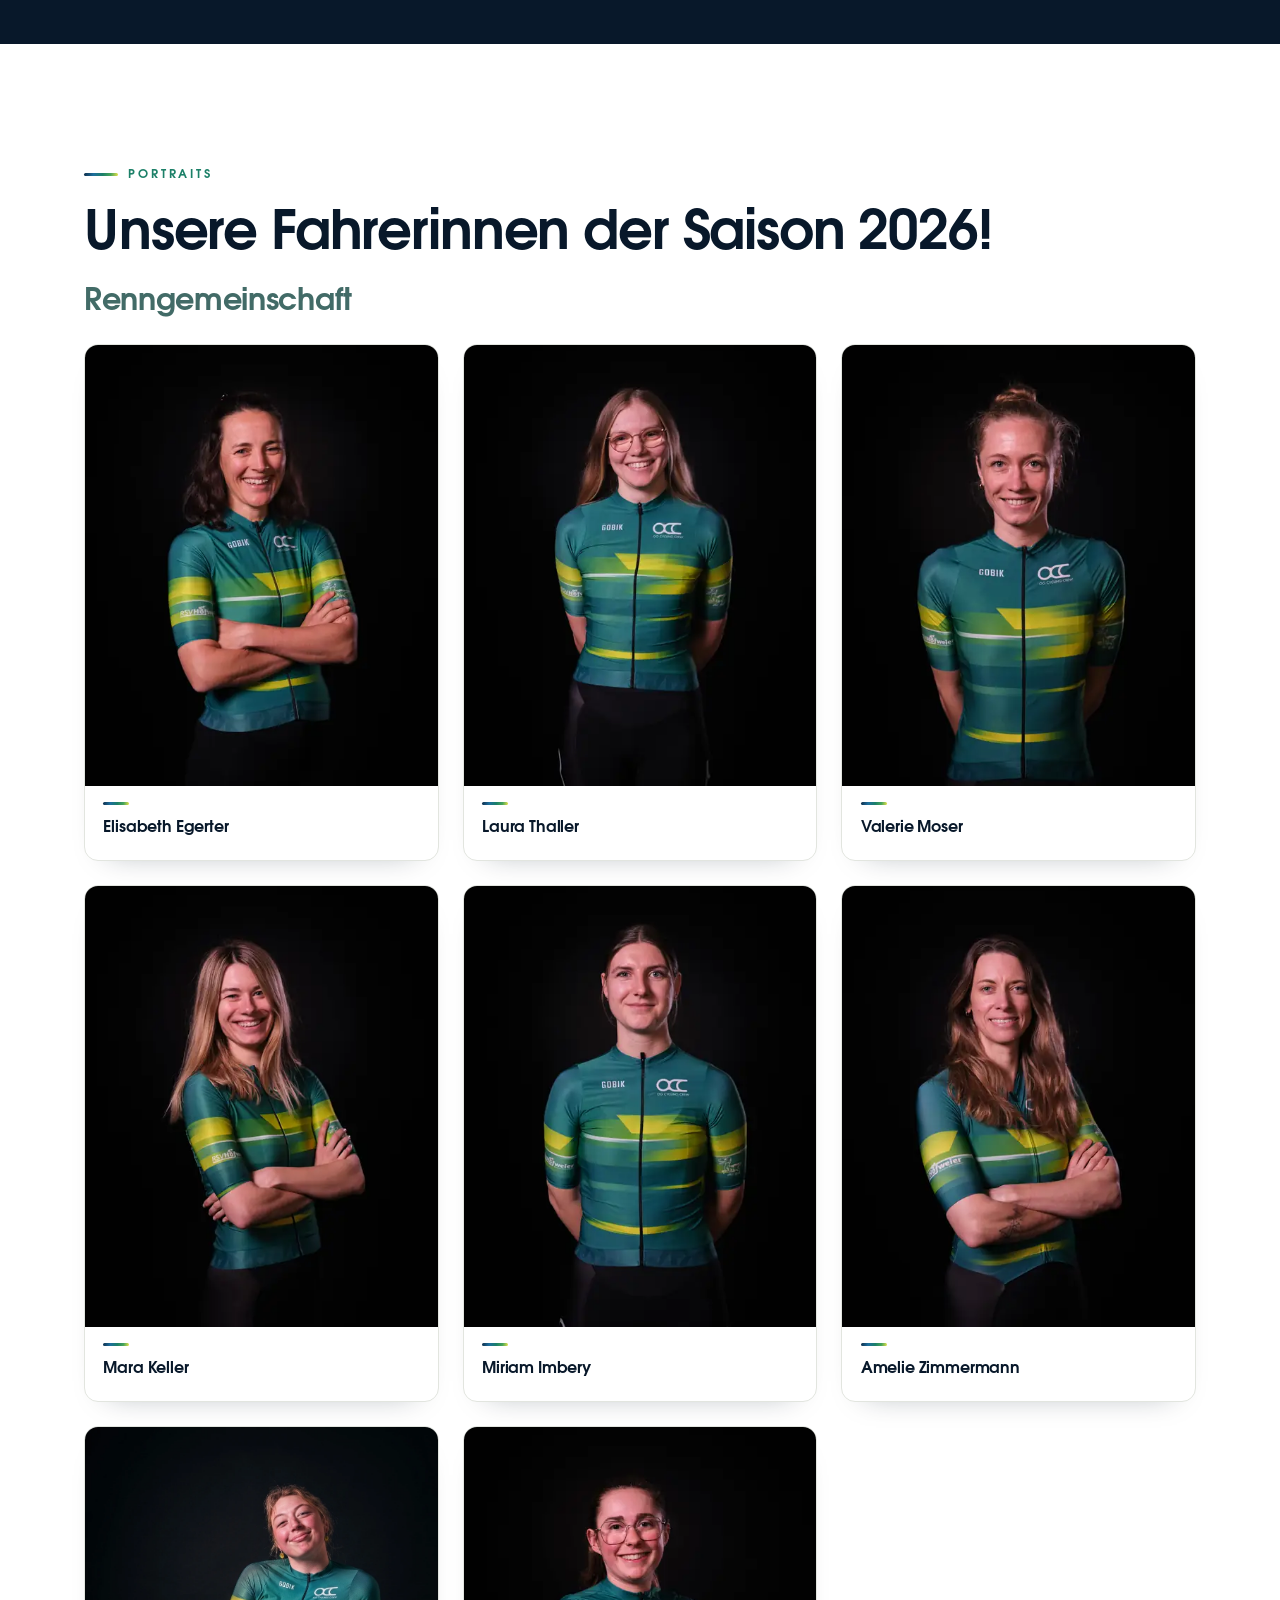
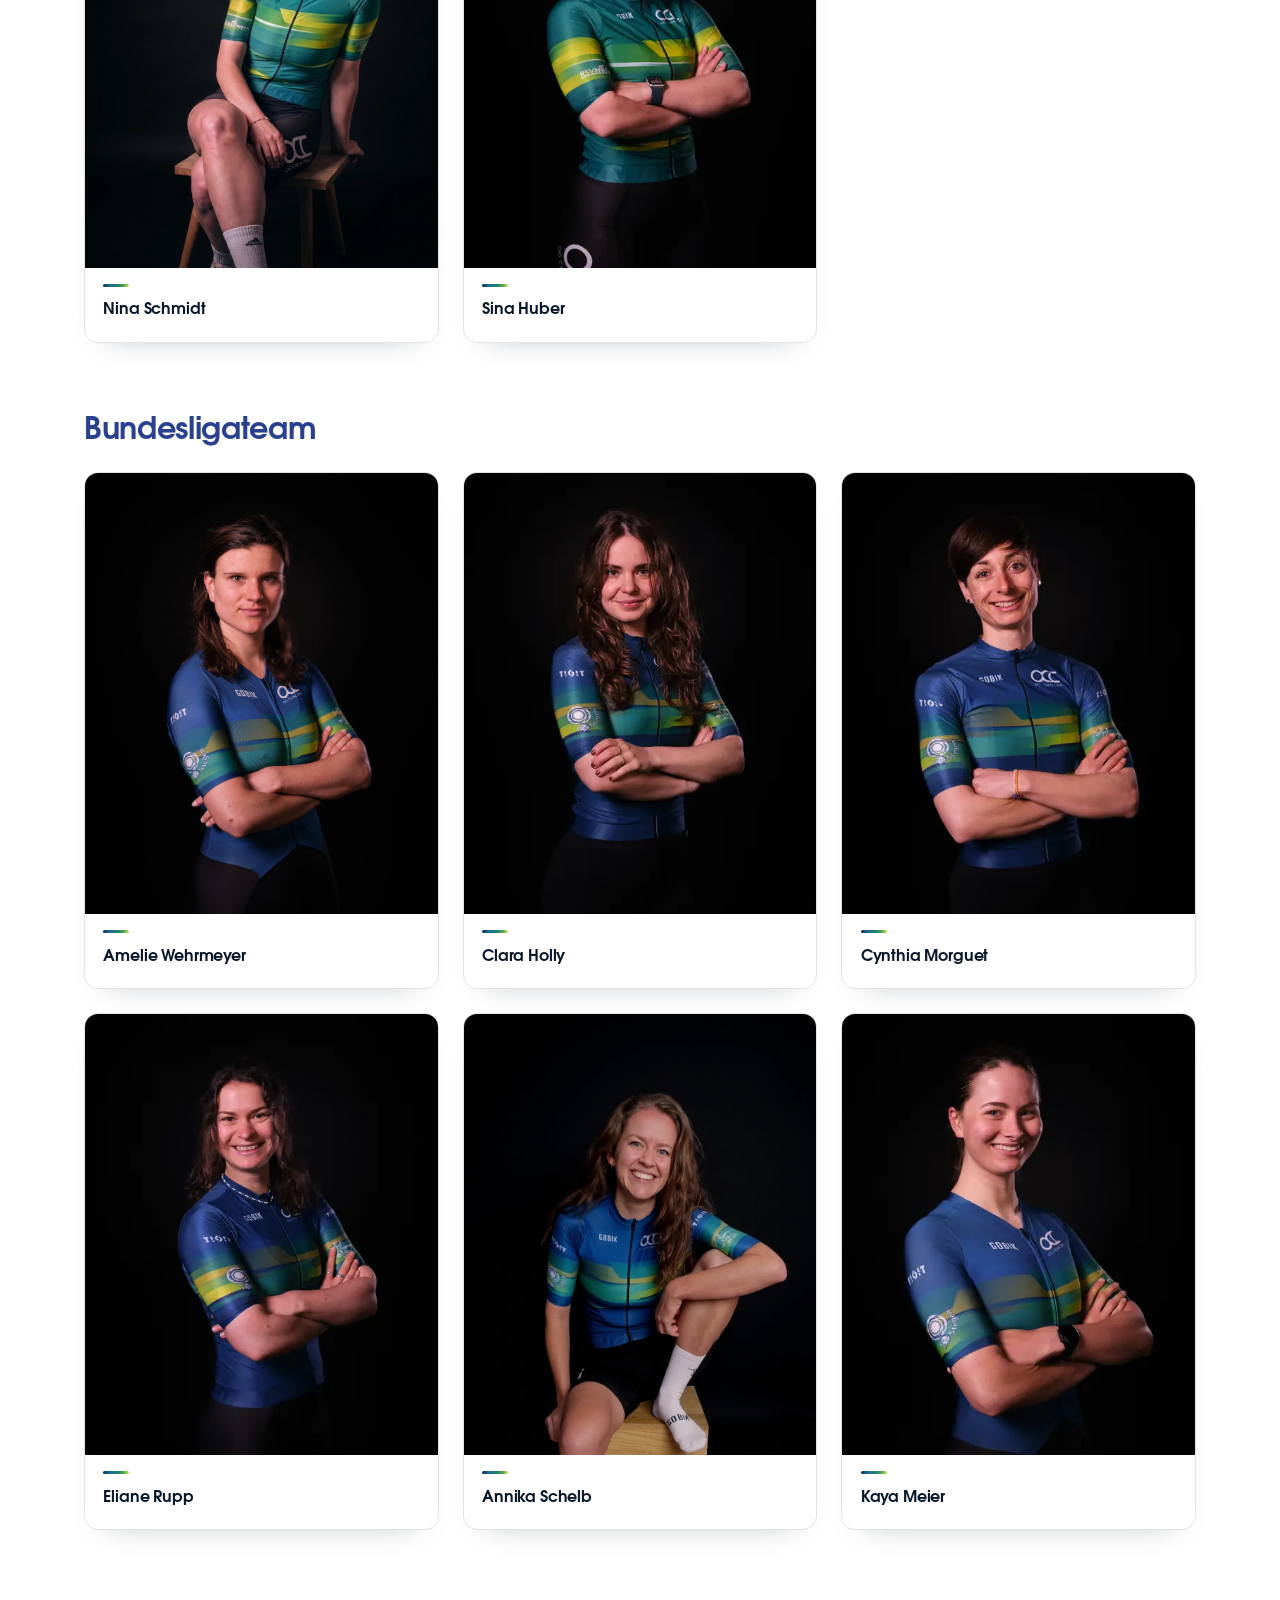
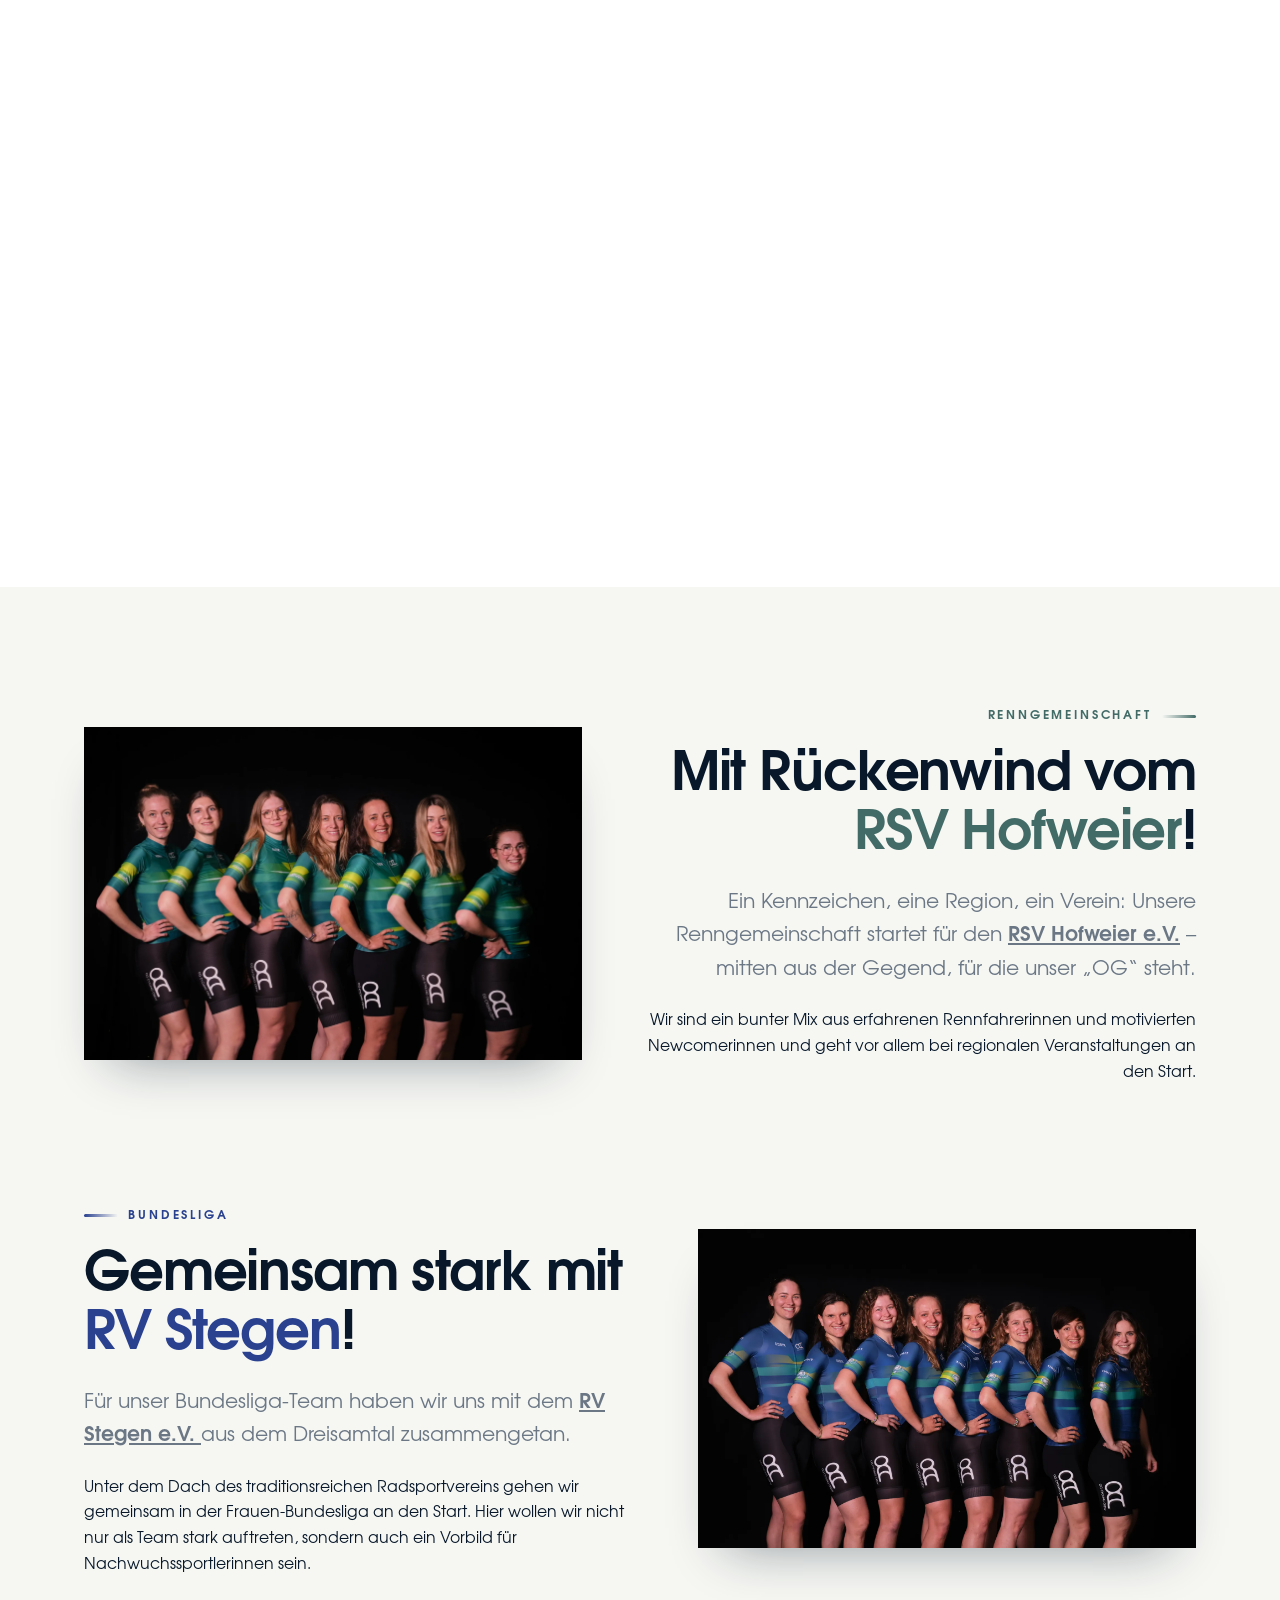
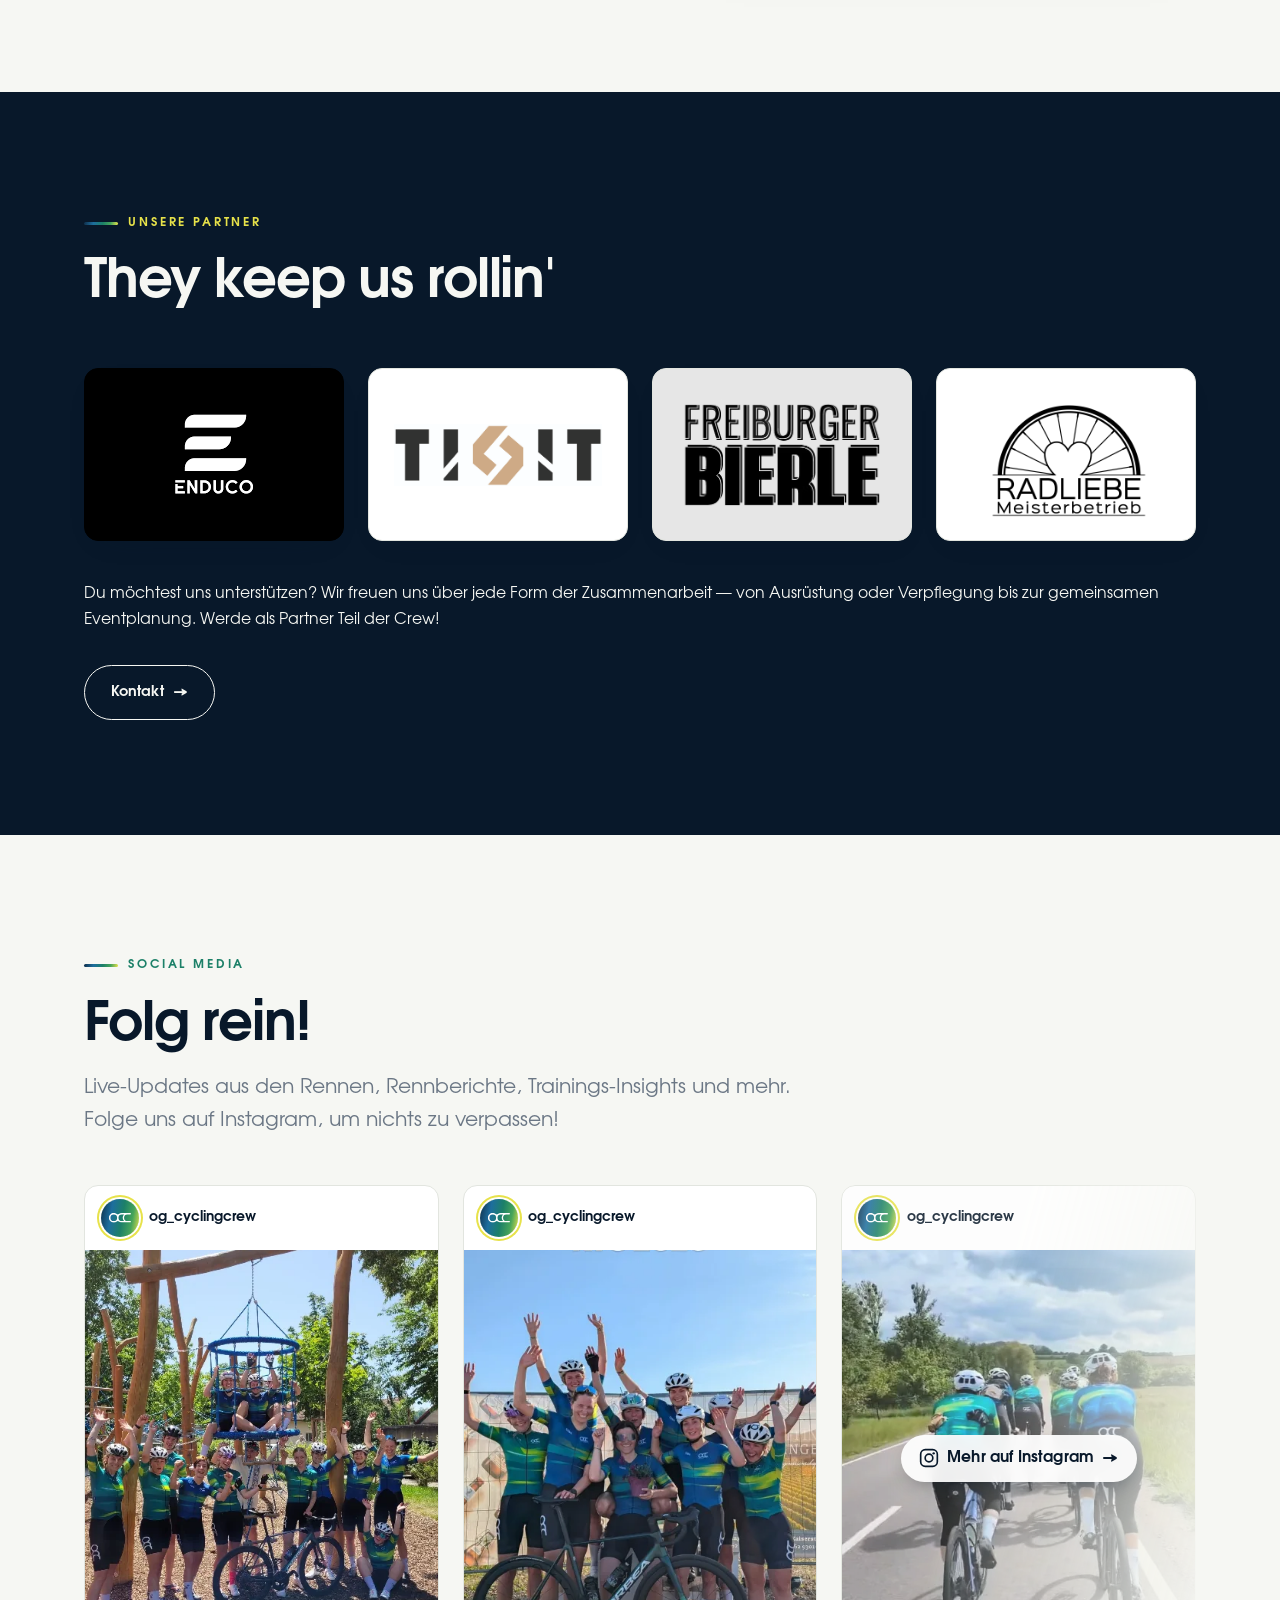
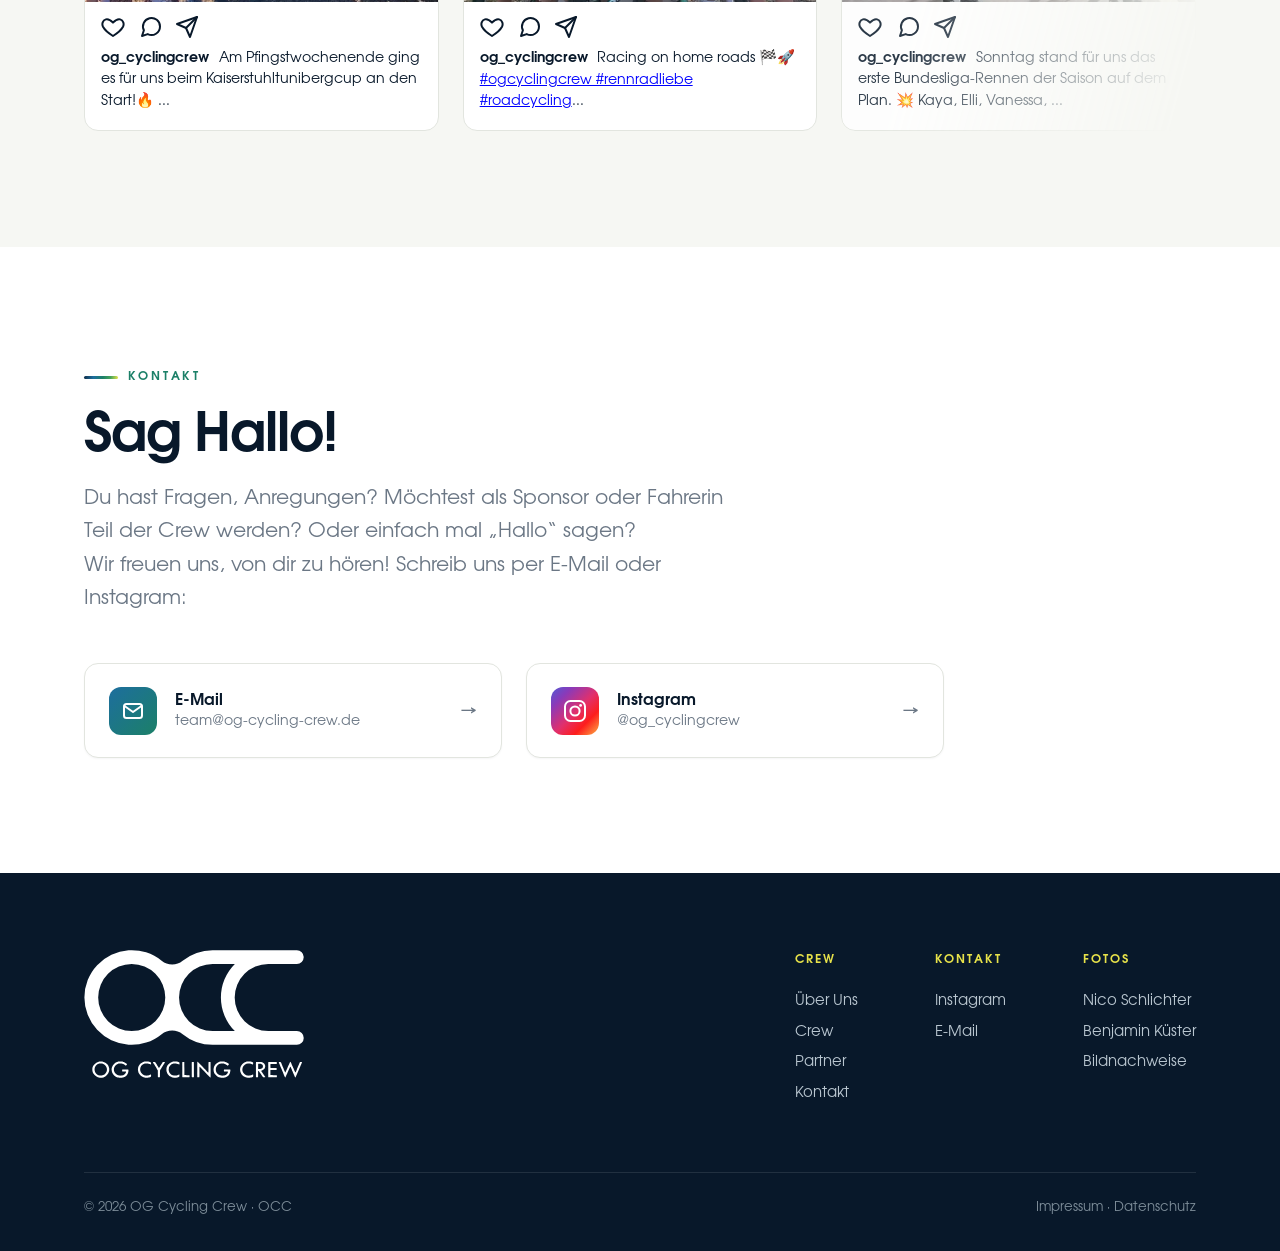
==== commit 220738c8: "Replace logo, add favicons and link preview, finish legal texts - Rebuild the OCC logo as a clean ve" ====
--- a/index.html
+++ b/index.html
@@ -6,12 +6,21 @@
   <title>OG Cycling Crew</title>
   <meta name="description" content="OG Cycling Crew (OCC) — ein regionales Frauen-Radteam aus dem Ortenaukreis" />
 
-  <!-- Open Graph (placeholder image — swap for a team photo) -->
+  <!-- Open Graph / link previews (image = hero collage + overlay + title, 1200×630; URLs must be absolute) -->
   <meta property="og:title" content="OG Cycling Crew" />
-  <meta property="og:image" content="assets/img/group-ride.png" />
+  <meta property="og:description" content="OG Cycling Crew (OCC) — ein regionales Frauen-Radteam aus dem Ortenaukreis" />
+  <meta property="og:url" content="https://og-cycling-crew.de/" />
+  <meta property="og:image" content="https://og-cycling-crew.de/assets/img/og-image.jpg" />
+  <meta property="og:image:width" content="1200" />
+  <meta property="og:image:height" content="630" />
+  <meta property="og:image:alt" content="Collage der OG Cycling Crew mit dem Schriftzug OG Cycling Crew" />
   <meta property="og:type" content="website" />
-
-  <link rel="icon" href="assets/logo.svg" type="image/svg+xml" />
+  <meta property="og:locale" content="de_DE" />
+  <meta name="twitter:card" content="summary_large_image" />
+
+  <link rel="icon" href="assets/favicon.svg" type="image/svg+xml" />
+  <link rel="icon" href="assets/favicon-32.png" type="image/png" sizes="32x32" />
+  <link rel="apple-touch-icon" href="assets/apple-touch-icon.png" />
 
   <!-- Preload the hero (LCP) so it starts downloading during HTML parse -->
   <link rel="preload" as="image" href="assets/img/collage/collage.webp" fetchpriority="high" />
@@ -42,12 +51,8 @@
       <path d="M22 2 11 13" fill="none" stroke="currentColor" stroke-width="2" stroke-linecap="round" stroke-linejoin="round"/>
       <path d="M22 2 15 22l-4-9-9-4 20-7z" fill="none" stroke="currentColor" stroke-width="2" stroke-linejoin="round"/>
     </symbol>
-    <symbol id="occ-mark" viewBox="0 0 200 68">
-      <g fill="none" stroke="currentColor" stroke-width="11" stroke-linecap="round">
-        <circle cx="42" cy="34" r="26"/>
-        <path d="M 116 13 A 26 26 0 1 0 116 55"/>
-        <path d="M 170 13 A 26 26 0 1 0 170 55"/>
-      </g>
+    <symbol id="occ-mark" viewBox="0 0 846 365">
+      <path fill="currentColor" fill-rule="evenodd" d="M379.4 41.5A182 182 0 0 1 494.5 0.5H818.5A26.5 26.5 0 0 1 818.5 53.5H708.5A129 129 0 0 0 708.5 311.5H818.5A26.5 26.5 0 0 1 818.5 364.5H494.5A182 182 0 0 1 379.4 323.5A63.9 63.9 0 0 0 298.6 323.5A182 182 0 1 1 298.6 41.5A63.9 63.9 0 0 0 379.4 41.5ZM54.5 182.5A129 129 0 1 0 312.5 182.5A129 129 0 1 0 54.5 182.5ZM494.5 53.5A129 129 0 0 0 494.5 311.5H580.1A182 182 0 0 1 580.1 53.5Z"/>
     </symbol>
   </svg>
 
@@ -55,21 +60,17 @@
   <header class="header" id="header">
     <div class="wrap header__inner">
       <a href="#top" class="brand" aria-label="OG Cycling Crew — Startseite">
-        <svg class="brand__logo" viewBox="0 0 200 80" role="img" aria-label="OG Cycling Crew">
-          <g fill="none" stroke="currentColor" stroke-width="11" stroke-linecap="round">
-            <circle cx="42" cy="34" r="26"/>
-            <path d="M 116 13 A 26 26 0 1 0 116 55"/>
-            <path d="M 170 13 A 26 26 0 1 0 170 55"/>
+        <svg class="brand__logo" viewBox="0 0 846 496" role="img" aria-label="OG Cycling Crew">
+          <g fill="currentColor" fill-rule="evenodd">
+            <path d="M379.4 41.5A182 182 0 0 1 494.5 0.5H818.5A26.5 26.5 0 0 1 818.5 53.5H708.5A129 129 0 0 0 708.5 311.5H818.5A26.5 26.5 0 0 1 818.5 364.5H494.5A182 182 0 0 1 379.4 323.5A63.9 63.9 0 0 0 298.6 323.5A182 182 0 1 1 298.6 41.5A63.9 63.9 0 0 0 379.4 41.5ZM54.5 182.5A129 129 0 1 0 312.5 182.5A129 129 0 1 0 54.5 182.5ZM494.5 53.5A129 129 0 0 0 494.5 311.5H580.1A182 182 0 0 1 580.1 53.5Z"/>
+            <path d="M60.8 491.3C50.4 490 41.4 484.2 36 475.3C34.4 472.5 33.7 470.7 32.6 466.4C32 464.1 31.8 456.8 32.2 454.6C33 450.7 33.2 450 33.7 448.8C37 440.5 45 433.2 54 430.2C59.3 428.4 58.4 428.6 64.5 428.6C69.9 428.6 69.9 428.6 72.3 429.2C79.9 431.2 85 434.2 89.6 439.5C92.5 442.8 95.3 448.1 96 451.5C96.1 452 96.4 453 96.6 453.7C97.2 456 97.1 463.6 96.4 466.4C93.6 477.2 84.8 486.7 74.6 489.8C69.9 491.2 64.7 491.8 60.8 491.3ZM136.8 491.3C136.1 491.2 135.2 491.1 134.7 490.9C134.1 490.8 133.2 490.6 132.6 490.6C131.5 490.5 128.3 489.6 126.2 488.8C118.6 485.9 112.3 479.9 109.1 472.6C108.2 470.4 107 466.9 107 466.3C107 465.9 106.8 464.7 106.6 463.6C106 460.8 105.9 457.4 106.4 455.7C106.6 455.1 106.8 453.9 107 453.1C108.3 446.8 112.5 440 117.4 436C121.1 433 127.9 429.5 130 429.5C130.2 429.5 131.2 429.3 132.3 429C135.2 428.3 145.2 428.3 147.4 429.1C148.1 429.3 148.9 429.5 149.1 429.5C149.5 429.5 152.4 430.4 154.6 431.3C158.1 432.6 164.8 437.4 165.5 439C165.8 439.8 165.6 440.4 163.5 442.6C160.9 445.5 160.8 445.5 158.6 443.6C155.5 441.1 150.6 438.2 148.4 437.7C148 437.5 146.9 437.3 146.2 437C144.3 436.5 135.5 436.3 133.8 436.7C133.3 436.9 132.2 437.2 131.4 437.4C127.8 438.3 123.6 441.1 120.2 444.9C118.7 446.5 116.7 450.2 116.1 452.4C115.9 453 115.6 454 115.4 454.7C114.9 456.4 114.8 462.2 115.3 463.8C115.4 464.3 115.7 465.4 115.9 466.1C118 474.3 126.7 481.8 135.1 482.6C136 482.7 137.5 482.9 138.4 483C140.1 483.2 140.4 483.2 145.8 482.7C152.7 482 159.2 477 161.1 471.1C162.3 467.2 162.6 467.4 154.6 467.5C146.2 467.5 146.6 467.7 146.6 463.6C146.6 460.9 146.7 460.3 147.4 459.8C147.8 459.5 164.5 459.4 168 459.6C170.9 459.8 170.9 459.8 171 463.3C171 466 171 466.5 170.3 469.1C168.7 475.6 166.8 479.3 162.8 483.3C159.7 486.3 155.8 488.8 152.7 489.6C152.2 489.7 151.4 489.9 151.1 490.1C150.8 490.2 149.9 490.4 149.1 490.5C148.4 490.6 147.2 490.8 146.5 491C145.1 491.4 138.9 491.6 136.8 491.3ZM237.2 491.3C236.8 491.3 235.8 491 235 490.9C234.2 490.7 233.3 490.5 233.1 490.5C232 490.5 227 488.8 224.7 487.6C216.1 483.3 208.9 473.6 208 465.2C207.9 464.3 207.7 463.1 207.6 462.6C207.4 461.3 207.4 457.8 207.6 456.7C207.8 456.2 207.9 455 208 454.1C208.4 449.3 211.5 443 215.7 438.6C219.4 434.6 226.2 430.6 230.8 429.6C231.2 429.5 232.3 429.3 233.2 429C235.5 428.4 244.8 428.3 246.8 429C247.5 429.2 248.6 429.4 249.4 429.5C250.9 429.7 255 431 256.2 431.6C257.6 432.4 257.8 432.7 257.9 435.9C258.1 441.1 258.1 441.1 252.4 438.8C250.2 437.9 249.3 437.6 247.9 437.3C247.3 437.1 246.4 436.9 245.9 436.7C244.7 436.4 235.8 436.4 234.6 436.7C231.5 437.6 230.6 437.9 229.3 438.6C224.9 440.7 220.7 444.6 218.8 448.4C217.9 450.2 217.2 452 216.9 453.2C216.8 453.8 216.5 454.9 216.3 455.6C215.9 457.4 215.9 462.4 216.4 463.7C216.6 464.1 216.8 464.9 216.9 465.6C218.1 471.2 223.9 478.2 229.5 480.7C231 481.4 234.4 482.5 235 482.5C235.3 482.5 236.3 482.7 237.2 482.9C239.4 483.3 242.2 483.4 244 483C244.7 482.8 245.8 482.6 246.4 482.5C247.8 482.3 250.5 481.4 253.9 479.8C257.8 478 258 478.2 258 482.1C258 485.3 257.8 486.3 257.1 487C255.8 488.3 251 490.2 248.1 490.5C247.3 490.6 246.1 490.8 245.3 491C243.7 491.4 238.7 491.6 237.2 491.3ZM528.1 491.3C527.6 491.2 526.7 491.1 526.2 490.9C525.6 490.8 524.5 490.6 523.8 490.5C517 489.7 508.1 483.7 503.5 476.8C501.4 473.6 499 468.3 499 466.7C499 466.4 498.8 465.4 498.7 464.5C498.2 462.4 498.1 458.8 498.3 457.3C498.8 454.1 499.1 452.6 499.4 451.6C499.5 450.9 499.8 450 499.9 449.5C500.3 448 502.5 443.7 503.8 442C507.2 437.2 514.5 431.7 519 430.5C519.4 430.4 520 430.2 520.2 430C520.5 429.9 521.4 429.7 522.1 429.5C522.9 429.3 524.2 429 525 428.8C527.2 428.3 536.2 428.4 538.6 429C539.5 429.3 540.5 429.5 540.8 429.5C543.3 429.5 550.1 432.8 554 435.9C558.2 439.2 558.2 439.7 555.4 442.6C552.8 445.3 552.6 445.4 550.2 443.6C546.2 440.5 541.9 438.1 539.2 437.4C538.5 437.2 537.5 436.9 537 436.7C536.2 436.5 535.2 436.5 531.1 436.5C525.6 436.6 526.3 436.5 522.2 437.8C516.8 439.5 511.3 444.6 508.9 450.2C508.4 451.4 508.1 452.3 507.2 455.4C506.7 457.2 506.9 463.2 507.5 465.1C507.8 466 508 466.8 508 466.9C508 467.3 509.5 470.3 510.4 471.8C511.6 473.7 515.3 477.4 517.4 478.9C522.5 482.2 529.9 483.8 535.9 482.8C537 482.6 538.2 482.5 538.6 482.5C539.1 482.5 540.2 482.2 541.4 481.8C547.3 479.8 551.2 476.1 553.1 470.7C554.2 467.3 554.5 467.4 545.8 467.3C537.4 467.2 538.1 467.5 538 463.9C537.9 459.1 536.6 459.6 550.4 459.6C556.7 459.7 561.9 459.8 562.1 459.8C563.1 460.2 563.3 463.5 562.5 466.6C562.3 467.4 562.1 468.7 562 469.5C561.9 470.3 561.6 471.6 561.3 472.3C561.1 473.1 560.8 473.9 560.8 474C560.8 474.5 559.1 477.7 557.9 479.5C554.5 484.8 547 489.7 541.3 490.5C540.7 490.6 539.6 490.8 538.9 491C537.4 491.4 530.1 491.6 528.1 491.3ZM630.5 491.3C629.9 491.2 628.9 491.1 628.3 490.9C627.8 490.8 626.8 490.6 626.2 490.6C624.3 490.4 619.9 488.9 617.2 487.5C612.1 484.8 607.3 480.2 604.6 475.6C603.1 473 601 467.5 601 466.2C601 465.9 600.8 464.9 600.7 464C600.2 461.5 600.1 458.9 600.4 457.1C600.5 456.3 600.8 454.8 600.9 453.9C602 447.1 606.7 439.4 612.7 435C615.5 432.9 622.6 429.5 624.2 429.5C624.4 429.5 625.3 429.3 626.1 429C628.4 428.3 637.1 428.3 640.4 429.1C645.2 430.1 649.2 431.5 649.9 432.4C650.5 433 650.5 433.5 650.5 436.8C650.4 440.8 650.2 441 646.8 439.6C644.6 438.7 642.5 437.9 640.4 437.4C639.6 437.2 638.5 436.9 638 436.8C636.2 436.2 628.7 436.4 626.8 437C625.9 437.2 625 437.5 624.8 437.6C624.5 437.6 623.6 438 622.9 438.3C616.2 441.3 611.3 447.2 609.9 454C609.7 454.9 609.4 456.1 609.3 456.8C608.9 458.6 608.9 462.3 609.3 463.9C609.5 464.7 609.8 465.7 609.9 466.3C611.1 471.7 616.3 477.8 622.2 480.8C623.4 481.4 626.9 482.5 627.6 482.5C627.9 482.5 629 482.6 630 482.8C632.3 483.2 634 483.3 635.8 482.9C636.5 482.8 637.7 482.6 638.5 482.5C640.5 482.3 643.6 481.2 647.4 479.4C650.8 477.9 650.9 478 650.8 482.3C650.7 486.9 650.3 487.5 646.8 488.9C644.4 489.8 642.7 490.3 641.3 490.5C640.6 490.6 639.3 490.8 638.4 491C636.5 491.4 632.4 491.6 630.5 491.3ZM346.5 491.2C346.3 491.2 345.4 491 344.5 490.8C343.6 490.6 342.6 490.5 342.3 490.5C340.6 490.5 335.3 488.4 332.3 486.6C326.5 483 322.6 478.9 320.1 473.7C318.4 470 318.3 469.9 317.2 465.6C316.7 463.7 317 454.8 317.5 452.9C319.2 447.7 320 445.8 322.1 442.6C326 436.7 334.8 430.6 340.9 429.5C341.5 429.4 342.4 429.1 343 428.9C344.8 428.3 354.9 428.4 357.2 429C358.2 429.3 359.1 429.5 359.3 429.5C360.5 429.5 366 431.7 366.7 432.4C367.3 433.1 367.4 439.3 366.8 439.9C366.2 440.5 365.9 440.4 364 439.7C358 437.1 355.1 436.5 349.5 436.5C347.1 436.5 344.8 436.6 344.5 436.7C332.8 439.5 325.7 448.2 325.7 459.4C325.7 471.7 334 481.3 345.9 482.7C352.2 483.5 357 482.6 363.9 479.4C366.9 478 367 478.1 367 483C366.9 486.9 366.9 487 365.8 487.7C364.7 488.5 359 490.5 357.9 490.5C357.6 490.5 356.4 490.7 355.3 490.9C353.3 491.3 348.1 491.5 346.5 491.2ZM478.7 483.6C474.9 479.8 470.2 475 468.3 472.9C461.1 465 445.7 449.2 445 449.1C444.7 449 444.5 449 444.3 449.3C444 449.7 444 450.5 444 468.9C444 489.5 444 488.8 443.1 489.3C442.5 489.6 437.2 489.6 436.4 489.3C435.4 488.8 435.5 490.7 435.6 459C435.8 427.9 435.7 429.2 436.6 429.2C437.2 429.2 443.3 435.4 451.6 444.4C452.5 445.4 455.8 448.8 458.9 451.9C461.9 455.1 465.4 458.6 466.6 459.9C467.8 461.2 469.9 463.5 471.4 465.1C476.9 471.1 478 471.9 478.5 470.7C478.6 470.4 478.7 464.4 478.7 450.9C478.8 429.1 478.7 430.9 480 430.5C481.1 430.2 485.5 430.4 486.1 430.7C486.9 431.3 486.9 430 486.9 460.6C487 492.2 487.1 490.4 486.1 490.5C485.7 490.5 485 489.9 478.7 483.6ZM773.2 489.5C772.9 489.2 772.5 488.5 772.2 487.8C771 485 768.3 478.7 767.9 477.6C767.6 477 766.8 475.1 766.1 473.3C765.4 471.5 764.5 469.3 764.1 468.3C763.2 466.4 761.1 461.4 759.7 457.9C759.1 456.6 758.2 454.5 757.6 453.1C756.4 450.3 755.5 448 754.6 445.7C753.3 442.5 752.8 441 752.1 439.5C748 429.9 748 430.3 752.8 430.3C756.7 430.3 757 430.5 758.2 433.9C758.6 435 759.2 436.3 759.4 436.8C759.8 437.6 761.6 442.2 762.8 445.3C763 445.9 763.4 446.8 763.6 447.3C763.8 447.8 764.5 449.6 765.2 451.2C767.2 456.1 768.8 459.9 771.1 465C771.7 466.3 772.4 468.1 772.8 469C773.3 470.3 773.5 470.6 773.9 470.7C774.6 471 774.8 470.6 776.7 466.4C777.6 464.3 778.9 461.3 779.6 459.8C780.3 458.3 781.1 456.4 781.4 455.6C782.9 452.1 785 447.1 787.1 442.5C787.7 441.2 788.2 440.1 788.2 440.1C788.2 440.1 788.9 438.4 789.8 436.4C790.8 434.4 791.7 432.2 792 431.5C793.2 428.7 794 428.8 795.3 431.8C795.6 432.6 796.4 434.5 797 435.9C797.6 437.4 798.4 439.3 798.8 440.1C799.1 440.9 800.1 443.2 801 445.1C801.9 447 803.1 449.5 803.6 450.7C804.1 451.8 804.7 453.3 805 453.9C805.7 455.5 807.9 460.7 809 463.4C809.9 465.6 812 470.2 812.3 470.5C812.6 470.9 813.2 470.9 813.5 470.5C814 470 814.4 469.2 818.1 460.1C820.8 453.7 821.1 452.8 821.9 451C822.7 449.2 823.2 448 824.6 444.5C825 443.4 826.2 440.6 827.2 438.2C828.3 435.9 829.4 433.3 829.7 432.6C830.6 430.5 830.6 430.5 834.5 430.5C839.1 430.6 839.1 430.7 837.6 434.1C836.4 436.8 834.3 441.8 833.6 443.5C833.2 444.5 832.5 446 832.1 446.9C831.7 447.7 831.1 449.1 830.7 449.9C830.4 450.8 829.8 452.2 829.4 453.2C829 454.1 828.2 455.9 827.7 457.2C827.1 458.4 826.3 460.4 825.8 461.6C824.3 464.9 823.2 467.6 821.6 471.4C818.5 478.7 817.5 481.1 815.1 486.7C813.8 489.8 813.2 490.4 812.3 489.5C811.9 489.1 809.7 484.7 808.7 482.1C807.6 479.6 807.2 478.5 805.4 474.7C803.8 471 802.8 468.8 801.4 465.4C800.8 464 800.2 462.5 799.9 461.9C799.7 461.4 799.1 459.9 798.6 458.8C797.1 455.3 794.5 449.6 794.1 449.2C793.3 448.3 792.8 448.7 791.5 451.7C791 452.9 790 455 789.4 456.3C788.8 457.7 788.2 459.1 788 459.5C787.8 459.9 786.7 462.4 785.5 465C784.3 467.6 783.1 470.2 782.9 470.8C782.4 472.2 780.8 476 778.9 480.1C778.1 481.8 777.1 484.2 776.6 485.3C774.5 490.3 774.2 490.6 773.2 489.5ZM284.8 489.2C284.1 488.9 284.1 488.9 284 475.7C283.9 462.9 283.9 462.9 283.4 462C282.9 461 280.5 456.8 279.4 455.2C279.1 454.6 277.6 452.2 276.2 449.9C274.9 447.6 272.5 443.8 271 441.3C264.7 431.1 264.8 431.2 265.5 430.6C265.8 430.3 266.2 430.2 269.4 430.2C273.4 430.2 273.5 430.3 274.3 431.5C274.7 432.2 274.8 432.2 279.2 439.6C281 442.5 283 446 283.8 447.2C284.6 448.5 285.6 450.2 286.1 451C287.2 452.9 287.7 453.4 288.2 453.4C289.1 453.4 289.1 453.3 295.1 443.3C296.2 441.5 297.9 438.7 298.8 437.2C299.8 435.7 300.9 433.8 301.3 433.1C302.8 430.4 303.2 430.3 307.8 430.4C312 430.4 312.1 430.6 309.8 434.4C308.2 437 304.4 442.9 302.7 445.7C298.8 451.8 292.9 461.7 292.6 462.7C292.4 463.4 292.2 471.4 292.1 483.5C292 488.8 292 489 291.1 489.3C290.4 489.6 285.3 489.5 284.8 489.2ZM378.8 489.3C377.9 488.8 377.9 490.2 378 459.9C378 430.5 377.9 431.3 378.7 430.7C379.7 430.1 384.7 430.2 385.5 430.9C385.9 431.3 385.9 431.3 386 456C386.1 480.7 386.1 480.7 386.5 481C386.8 481.4 386.8 481.4 395.9 481.5C402.7 481.6 405 481.6 405.3 481.8C405.9 482.1 406 483 406 485.9C405.9 489.8 407.6 489.4 392.1 489.5C381.2 489.5 379.2 489.5 378.8 489.3ZM415.4 489.3C414.3 488.8 414.4 491.2 414.4 460.1C414.4 429.1 414.3 431.1 415.3 430.5C415.9 430.2 420.7 430.4 421.5 430.7C422.7 431.2 422.7 430.2 422.6 449C422.6 458.2 422.6 470.7 422.7 476.8C422.9 489.3 422.9 488.9 421.7 489.3C420.8 489.6 416.1 489.6 415.4 489.3ZM662.2 489.2C661.1 488.7 661.2 490.6 661.2 459.9C661.2 429.4 661.1 431.1 662.1 430.7C662.7 430.4 680.6 430.3 681.8 430.6C690.2 432.8 694.2 436.2 696.3 443C698 448 696.1 454.9 692 458.7C690.1 460.5 686.3 462.7 683.7 463.5C682.3 463.9 681.7 464.4 681.7 465.1C681.7 465.5 681.7 465.6 683.4 468C685 470.2 685.3 470.6 687.9 474.6C689.2 476.6 690.9 479.1 691.7 480.2C692.4 481.2 693.6 482.9 694.2 483.8C694.9 484.7 695.7 485.9 696 486.4C697.9 489 697.6 489.4 693.5 489.5C689.6 489.5 689.1 489.4 688 488.2C687.5 487.7 685.7 485.1 683.9 482.4C674.5 468.4 673 466.3 672.3 465.8C671.7 465.4 670.8 465.2 670.3 465.5C669.5 465.9 669.5 466 669.6 477.3C669.6 488.6 669.6 488.6 668.8 489.2C668.2 489.6 662.9 489.6 662.2 489.2ZM709.4 489.3C708.5 488.9 708.5 489 708.5 480.3C708.5 475.9 708.6 463.1 708.6 451.9C708.6 429.6 708.5 431 709.6 430.6C710.5 430.3 739.5 430.3 740.4 430.6C741.5 431 741.6 431.2 741.5 434.2C741.5 437.2 741.3 437.7 740.5 438C740.1 438.1 736.6 438.2 729 438.2C717.3 438.2 717.6 438.1 717.2 439.1C716.9 439.9 716.9 452 717.2 452.7C717.7 453.6 717.6 453.5 729.2 453.5C742.3 453.4 740.9 452.9 740.9 457.4C740.9 461.8 742.4 461.3 729.2 461.3C719.3 461.3 718.4 461.4 717.8 461.6C716.8 462.1 716.8 461.9 716.9 471.6C716.9 480.5 716.9 480.5 717.4 481C717.8 481.4 717.8 481.4 729.3 481.5C735.6 481.5 740.9 481.6 741 481.7C741.7 482 741.8 482.7 741.8 485.3C741.8 488.3 741.7 488.9 740.8 489.3C739.9 489.6 710.2 489.6 709.4 489.3ZM67.9 482.7C77 481.6 84.5 475.2 87.4 466.2C88.4 463 88.4 456.3 87.4 453.3C86.3 449.9 84.6 446.8 82.7 444.6C80.1 441.4 75.2 438.3 71.6 437.3C70.8 437.2 69.8 436.9 69.3 436.8C67.8 436.3 60.8 436.4 59.1 436.8C58.3 437 57.3 437.3 56.7 437.4C55 437.8 52 439.3 50.2 440.7C40.9 447.8 38 459.7 43 469.9C46.7 477.3 52.9 481.7 61.2 482.7C64.5 483.1 64.8 483.1 67.9 482.7ZM680.9 456.8C684.3 455.7 686.1 454.4 687.3 452C688.3 450.1 688.3 445.1 687.3 443.1C686 440.5 684.4 439.3 681 438.1C679.2 437.5 679.2 437.5 674.8 437.5C670.6 437.6 670.5 437.6 670.1 438C669.8 438.3 669.8 438.3 669.8 447.5C669.8 458.9 669.2 457.8 674.8 457.6C678.8 457.5 678.8 457.5 680.9 456.8Z"/>
           </g>
-          <text x="100" y="76" text-anchor="middle" fill="currentColor"
-                font-family="'Adventor Display','Century Gothic',sans-serif" font-size="11"
-                font-weight="700" letter-spacing="3">OG CYCLING CREW</text>
         </svg>
       </a>
 
       <nav class="nav" id="nav">
         <a href="#about">Über Uns</a>
-        <a href="#riders">Crew</a>
+        <a href="#riders-light">Crew</a>
         <a href="#sponsors">Partner</a>
         <a href="#contact" class="nav__cta">Kontakt <span class="arrow">→</span></a>
       </nav>
@@ -84,7 +85,6 @@
   <!-- ============ HERO ============ -->
   <section class="hero" id="top">
     <div class="hero__media">
-      <!-- PLACEHOLDER: replace with a wide, high-res action shot of the crew riding -->
       <img src="assets/img/collage/collage.webp" alt="OG Cycling Crew auf einer Ausfahrt in Südbaden" fetchpriority="high" decoding="async" width="1920" height="1081" />
     </div>
     <div class="wrap hero__inner">
@@ -118,7 +118,7 @@
           </p>
         </div>
         <div class="intro__media reveal" data-delay="1">
-          <!-- Decorative map peeking out behind the team photo (placeholder) -->
+          <!-- Decorative map peeking out behind the team photo (own graphic, credited in impressum.html#bildnachweise) -->
           <img class="intro__photo" src="assets/img/team/gruppenbild_jubel.webp" alt="Fahrerinnen der OG Cycling Crew" loading="lazy" style="border-radius: 0px;" />
           <img class="intro__map" src="assets/img/map/map_annotated.webp" alt="" aria-hidden="true" loading="lazy" style="border-radius: 0px;" />
         </div>
@@ -421,7 +421,7 @@
 
         <article class="ig-post">
           <a class="ig-post__head" href="https://www.instagram.com/og_cyclingcrew/" target="_blank" rel="noopener">
-            <span class="ig-post__avatar" aria-hidden="true"><svg viewBox="0 0 200 68"><use href="#occ-mark"/></svg></span>
+            <span class="ig-post__avatar" aria-hidden="true"><svg viewBox="0 0 846 365"><use href="#occ-mark"/></svg></span>
             <span class="ig-post__handle">og_cyclingcrew</span>
           </a>
           <a class="ig-post__media" href="https://www.instagram.com/og_cyclingcrew/" target="_blank" rel="noopener" aria-label="Instagram-Beitrag öffnen">
@@ -438,7 +438,7 @@
 
         <article class="ig-post">
           <a class="ig-post__head" href="https://www.instagram.com/og_cyclingcrew/" target="_blank" rel="noopener">
-            <span class="ig-post__avatar" aria-hidden="true"><svg viewBox="0 0 200 68"><use href="#occ-mark"/></svg></span>
+            <span class="ig-post__avatar" aria-hidden="true"><svg viewBox="0 0 846 365"><use href="#occ-mark"/></svg></span>
             <span class="ig-post__handle">og_cyclingcrew</span>
           </a>
           <a class="ig-post__media" href="https://www.instagram.com/og_cyclingcrew/" target="_blank" rel="noopener" aria-label="Instagram-Beitrag öffnen">
@@ -458,7 +458,7 @@
         <div class="ig-more">
           <article class="ig-post ig-post--fade" aria-hidden="true">
             <div class="ig-post__head">
-              <span class="ig-post__avatar"><svg viewBox="0 0 200 68"><use href="#occ-mark"/></svg></span>
+              <span class="ig-post__avatar"><svg viewBox="0 0 846 365"><use href="#occ-mark"/></svg></span>
               <span class="ig-post__handle">og_cyclingcrew</span>
             </div>
             <div class="ig-post__media">
@@ -528,10 +528,10 @@
           <div>
             <h4>Crew</h4>
             <ul>
-              <li><a href="#about">Über uns</a></li>
-              <li><a href="#riders">Crew</a></li>
-              <li><a href="#bundesliga">Bundesliga</a></li>
+              <li><a href="#about">Über Uns</a></li>
+              <li><a href="#riders-light">Crew</a></li>
               <li><a href="#sponsors">Partner</a></li>
+              <li><a href="#contact">Kontakt</a></li>
             </ul>
           </div>
 
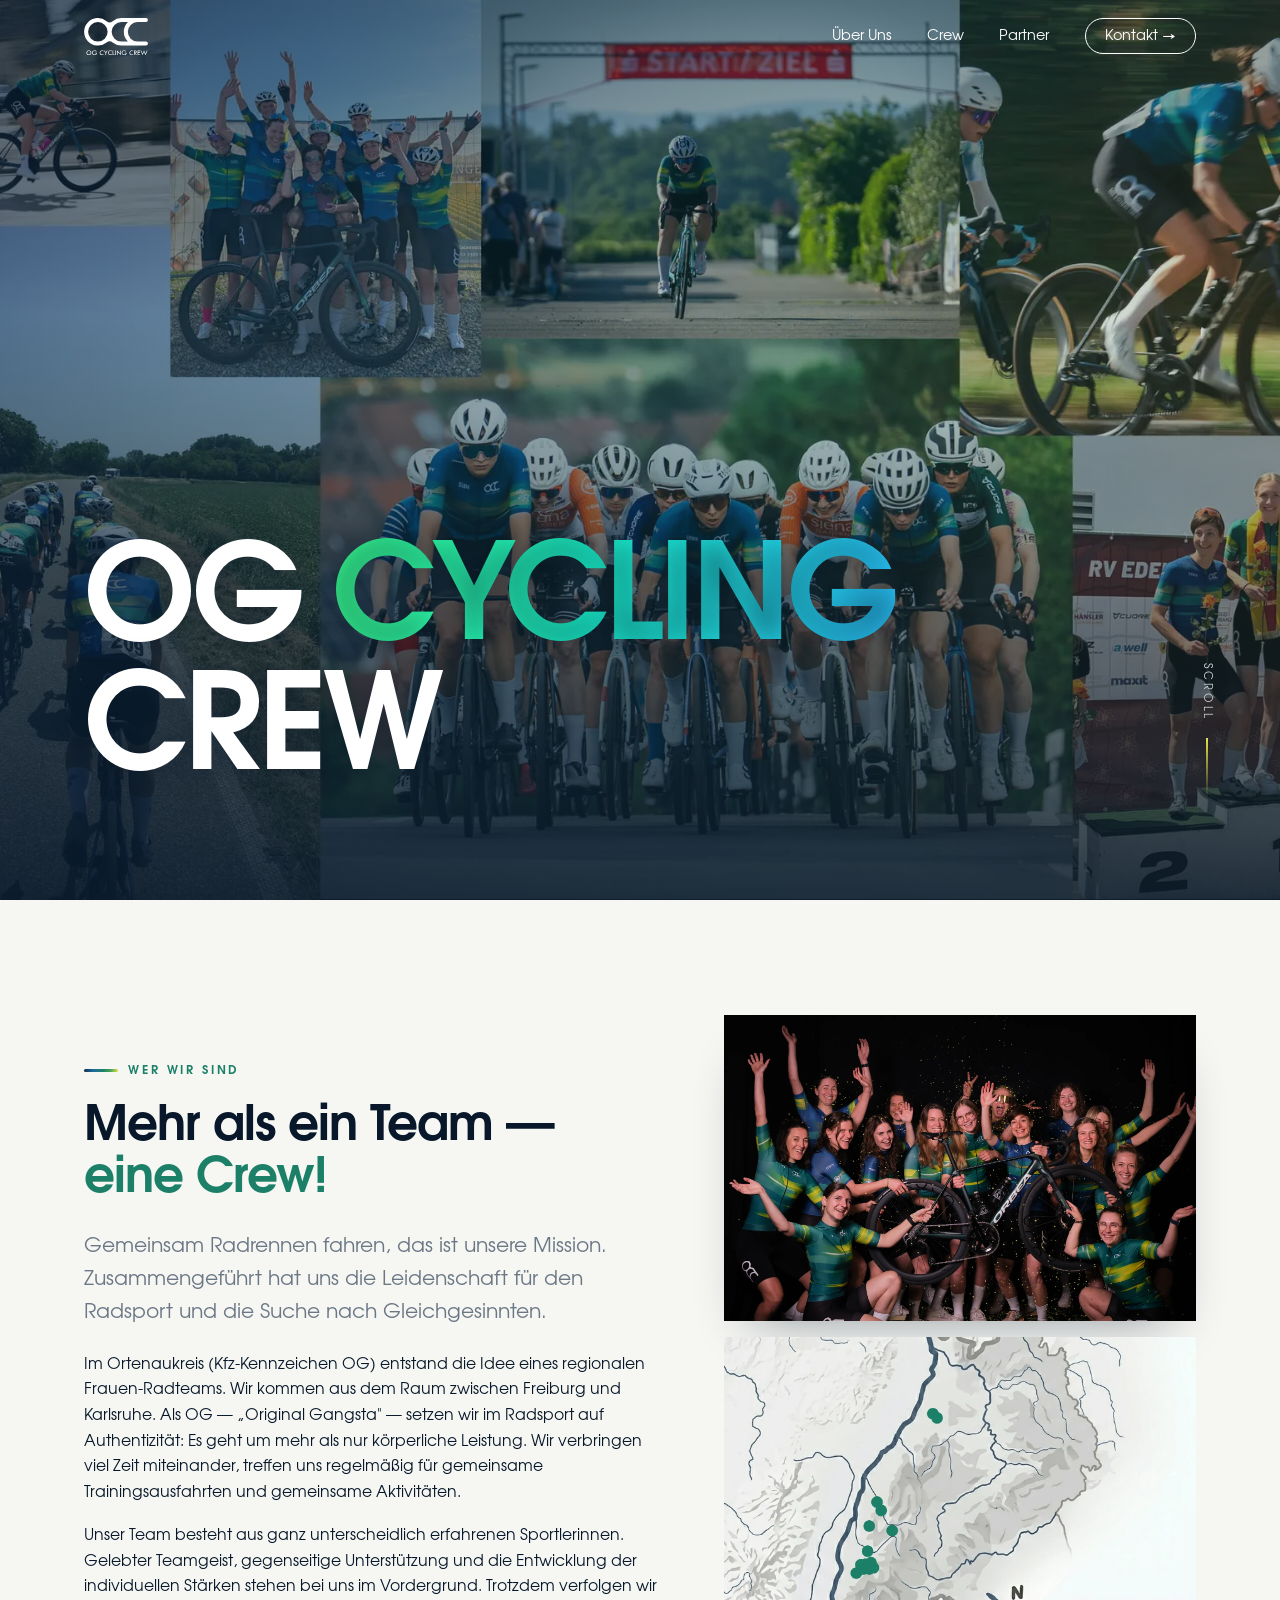
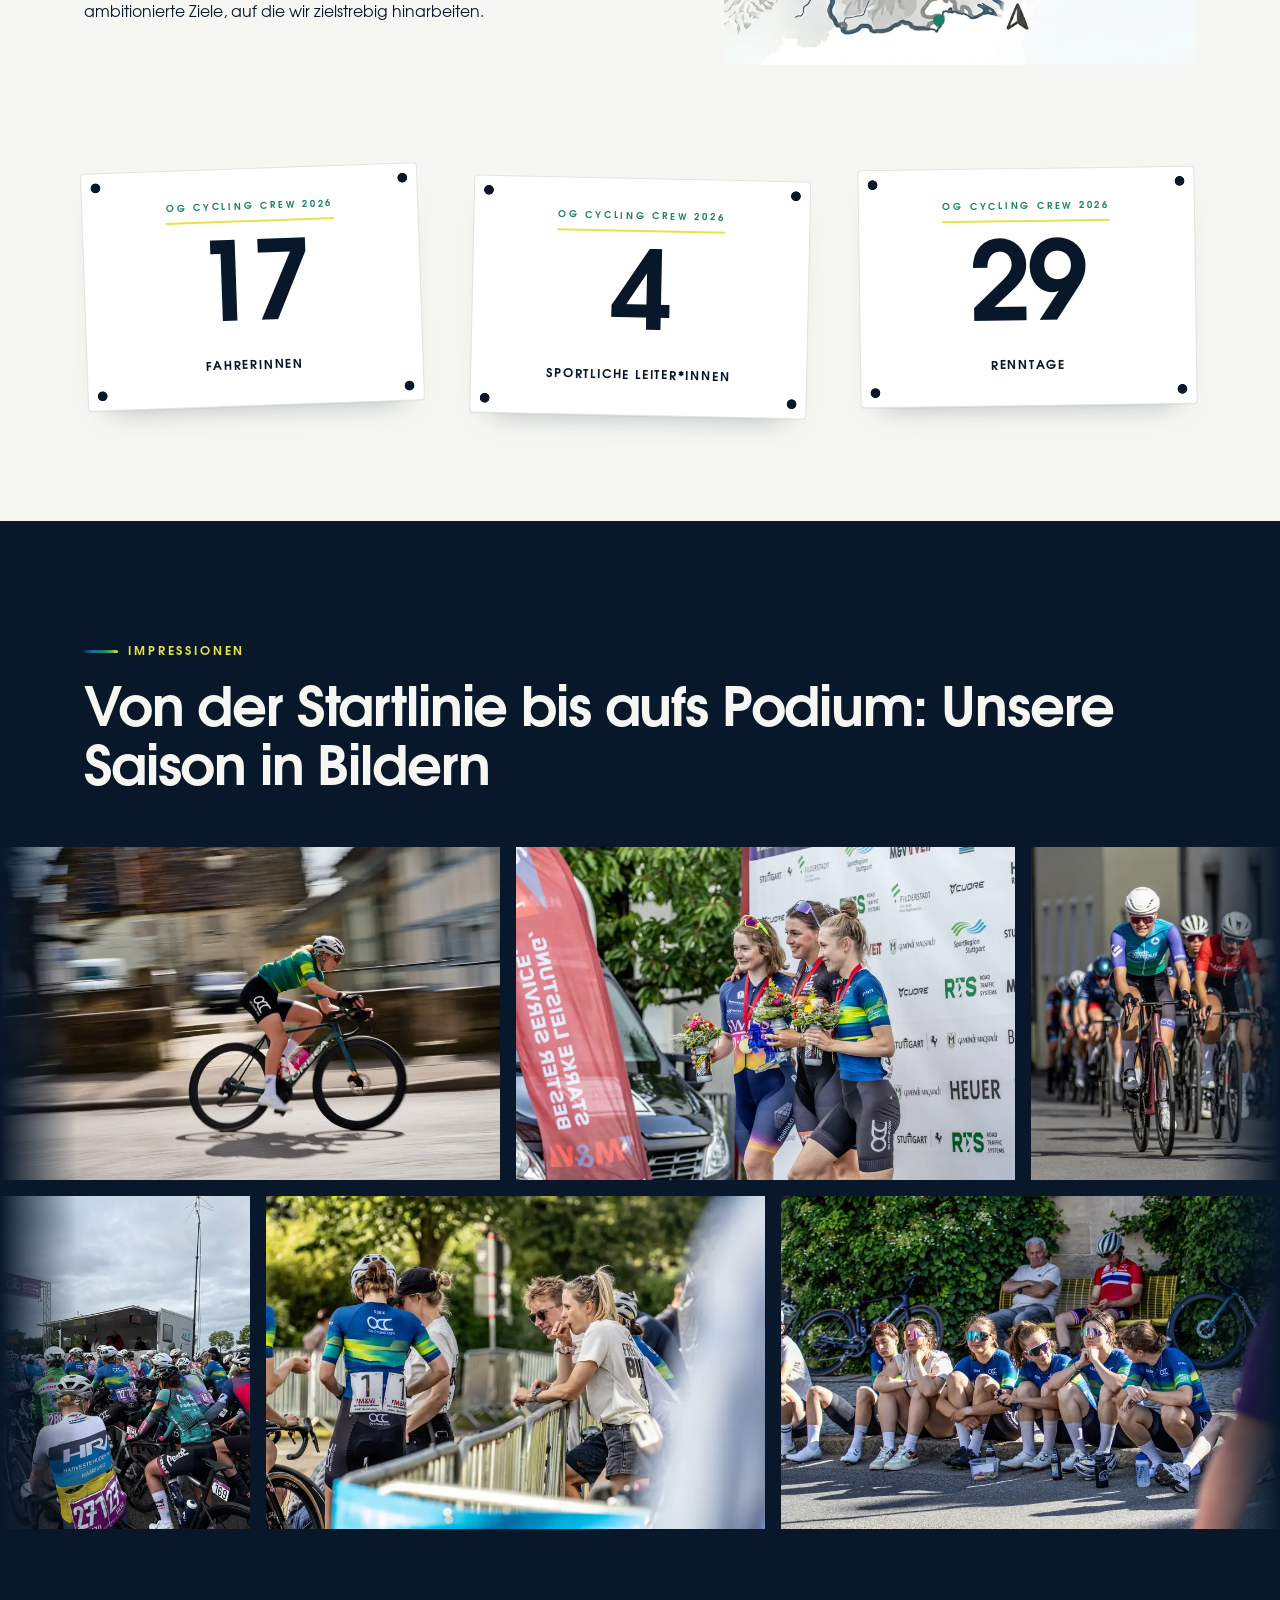
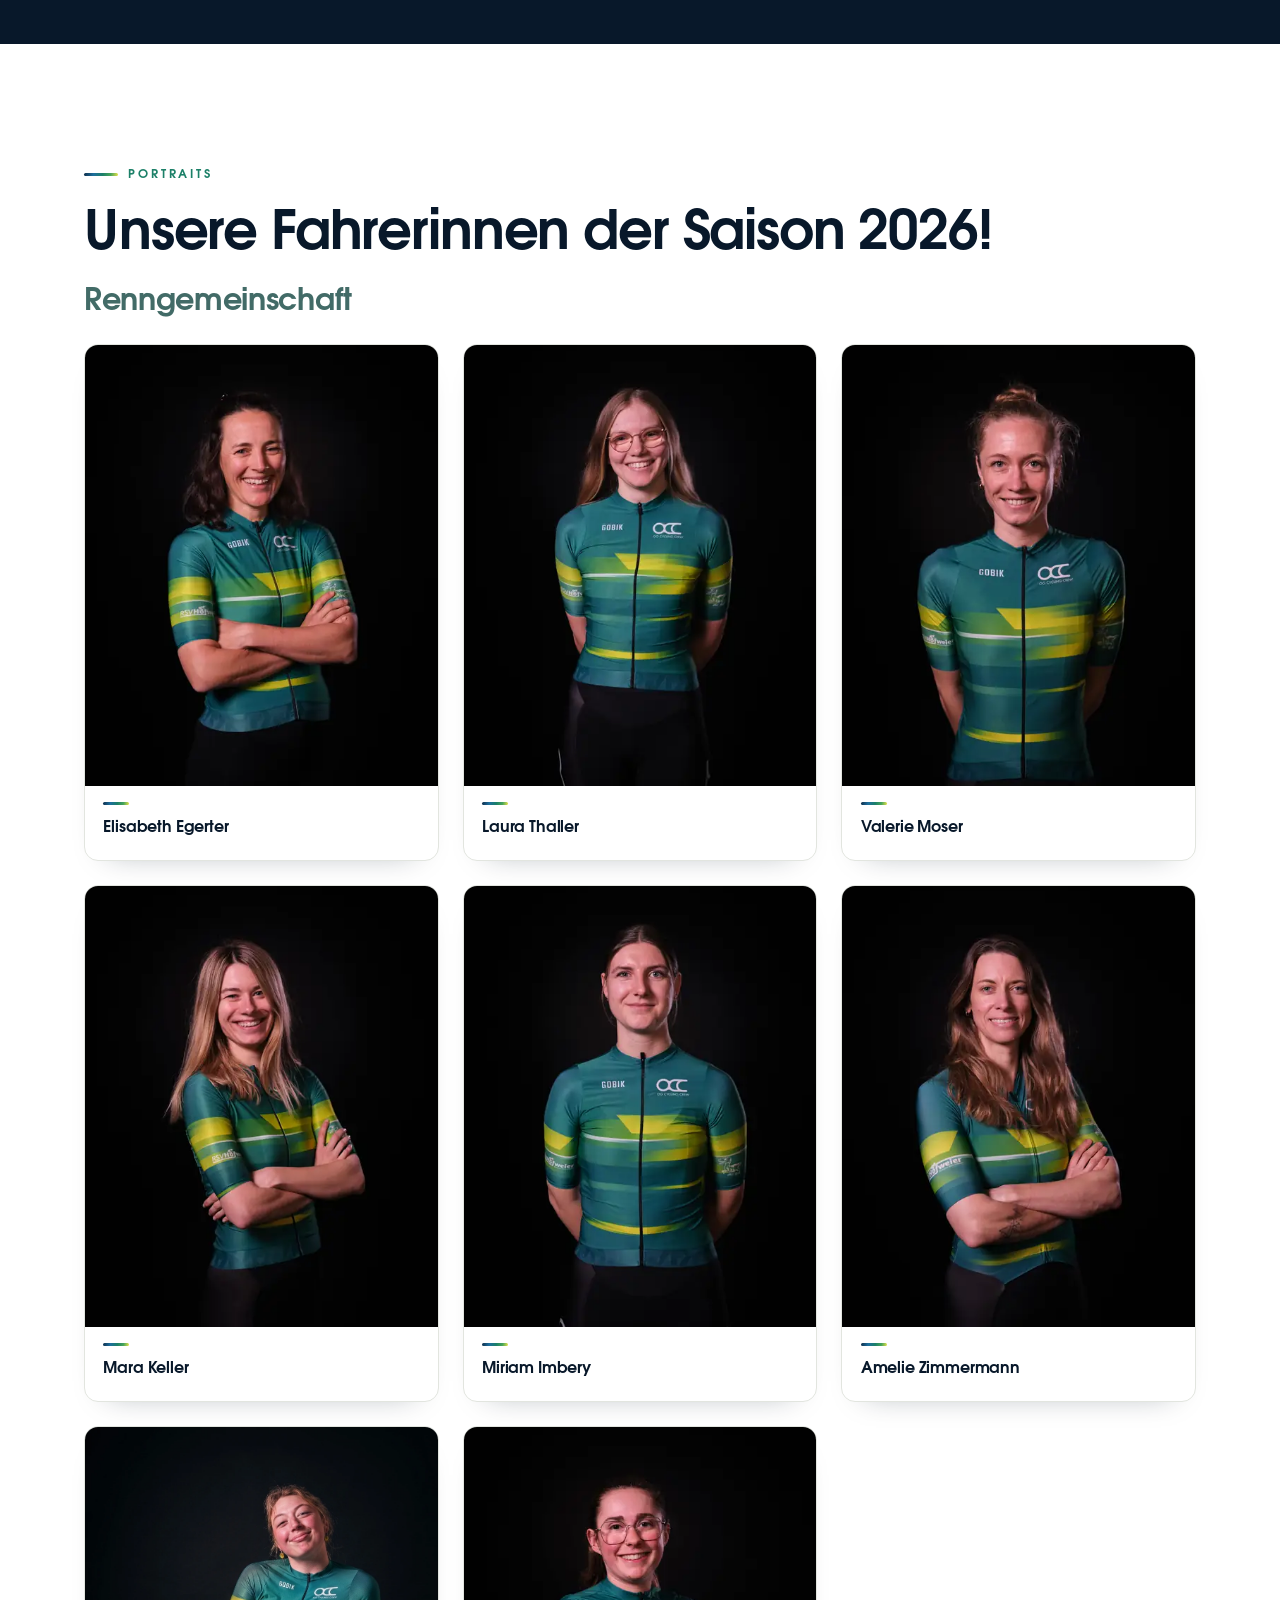
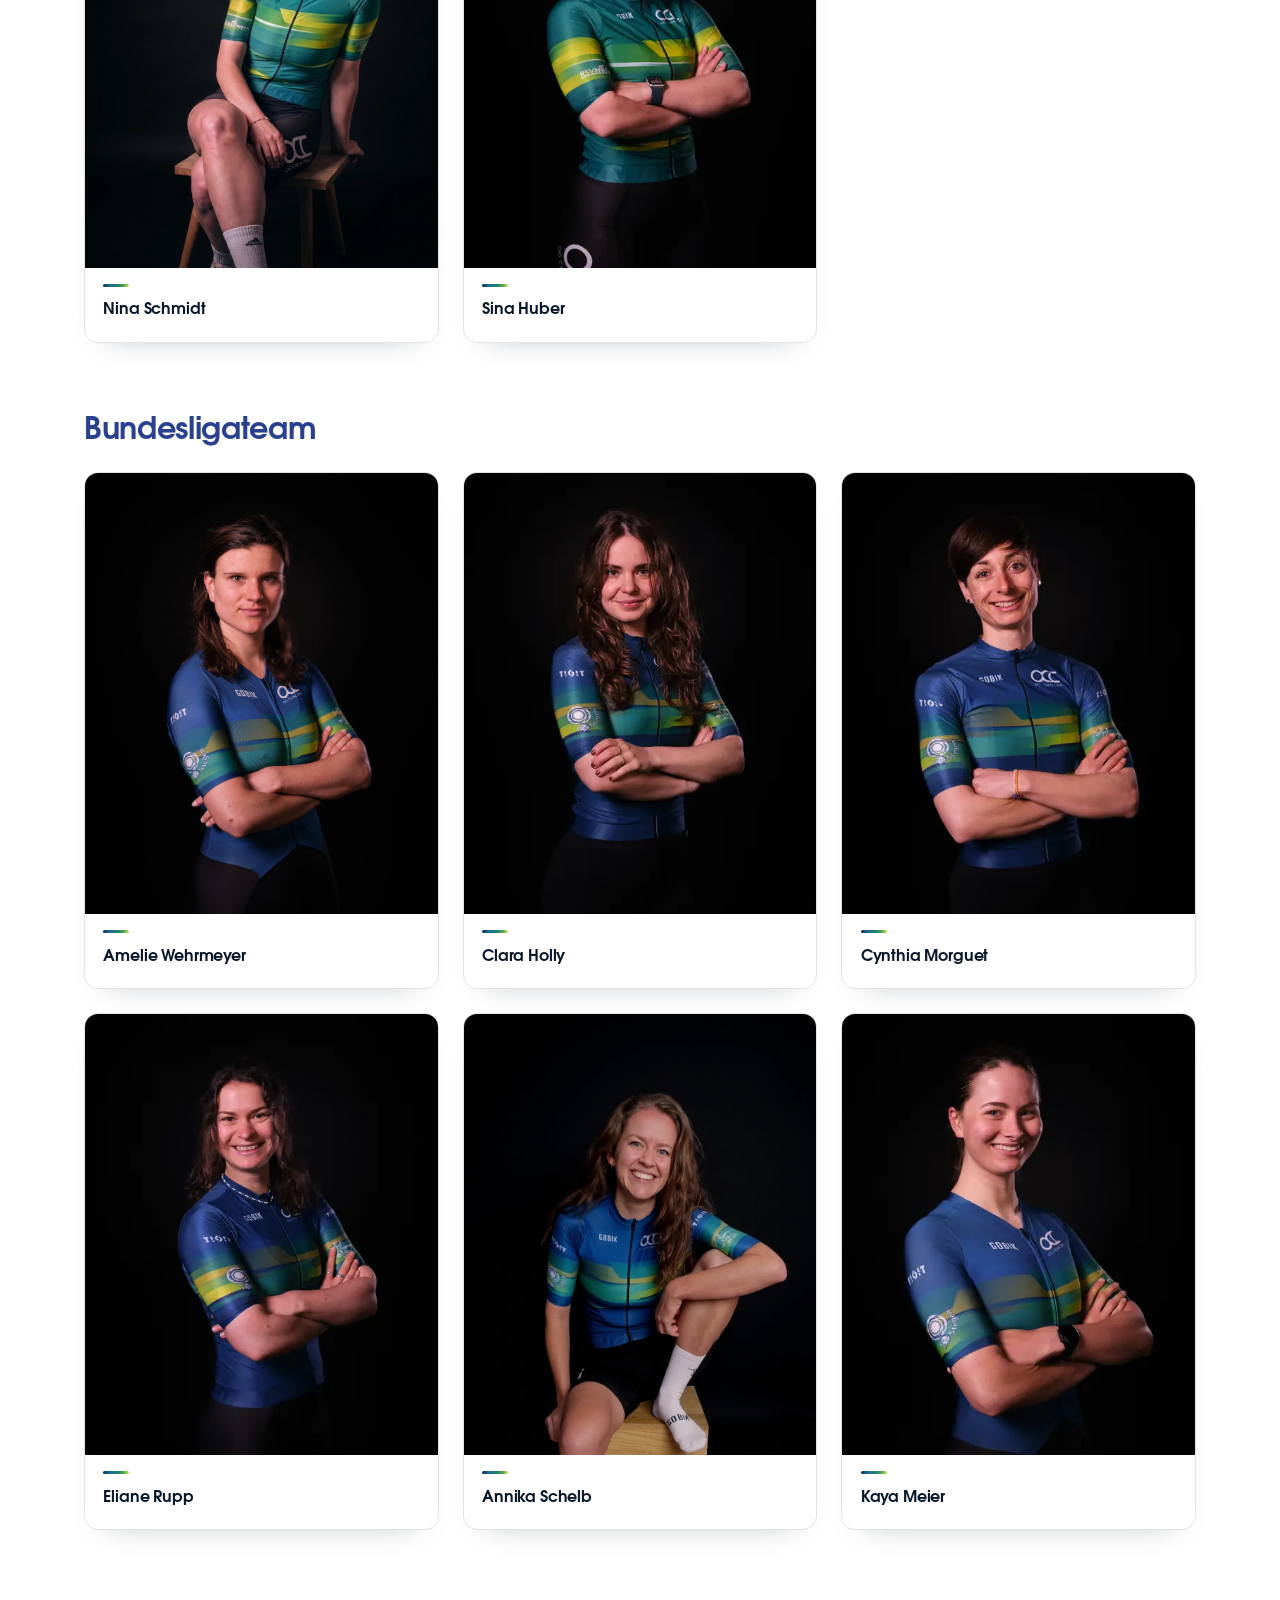
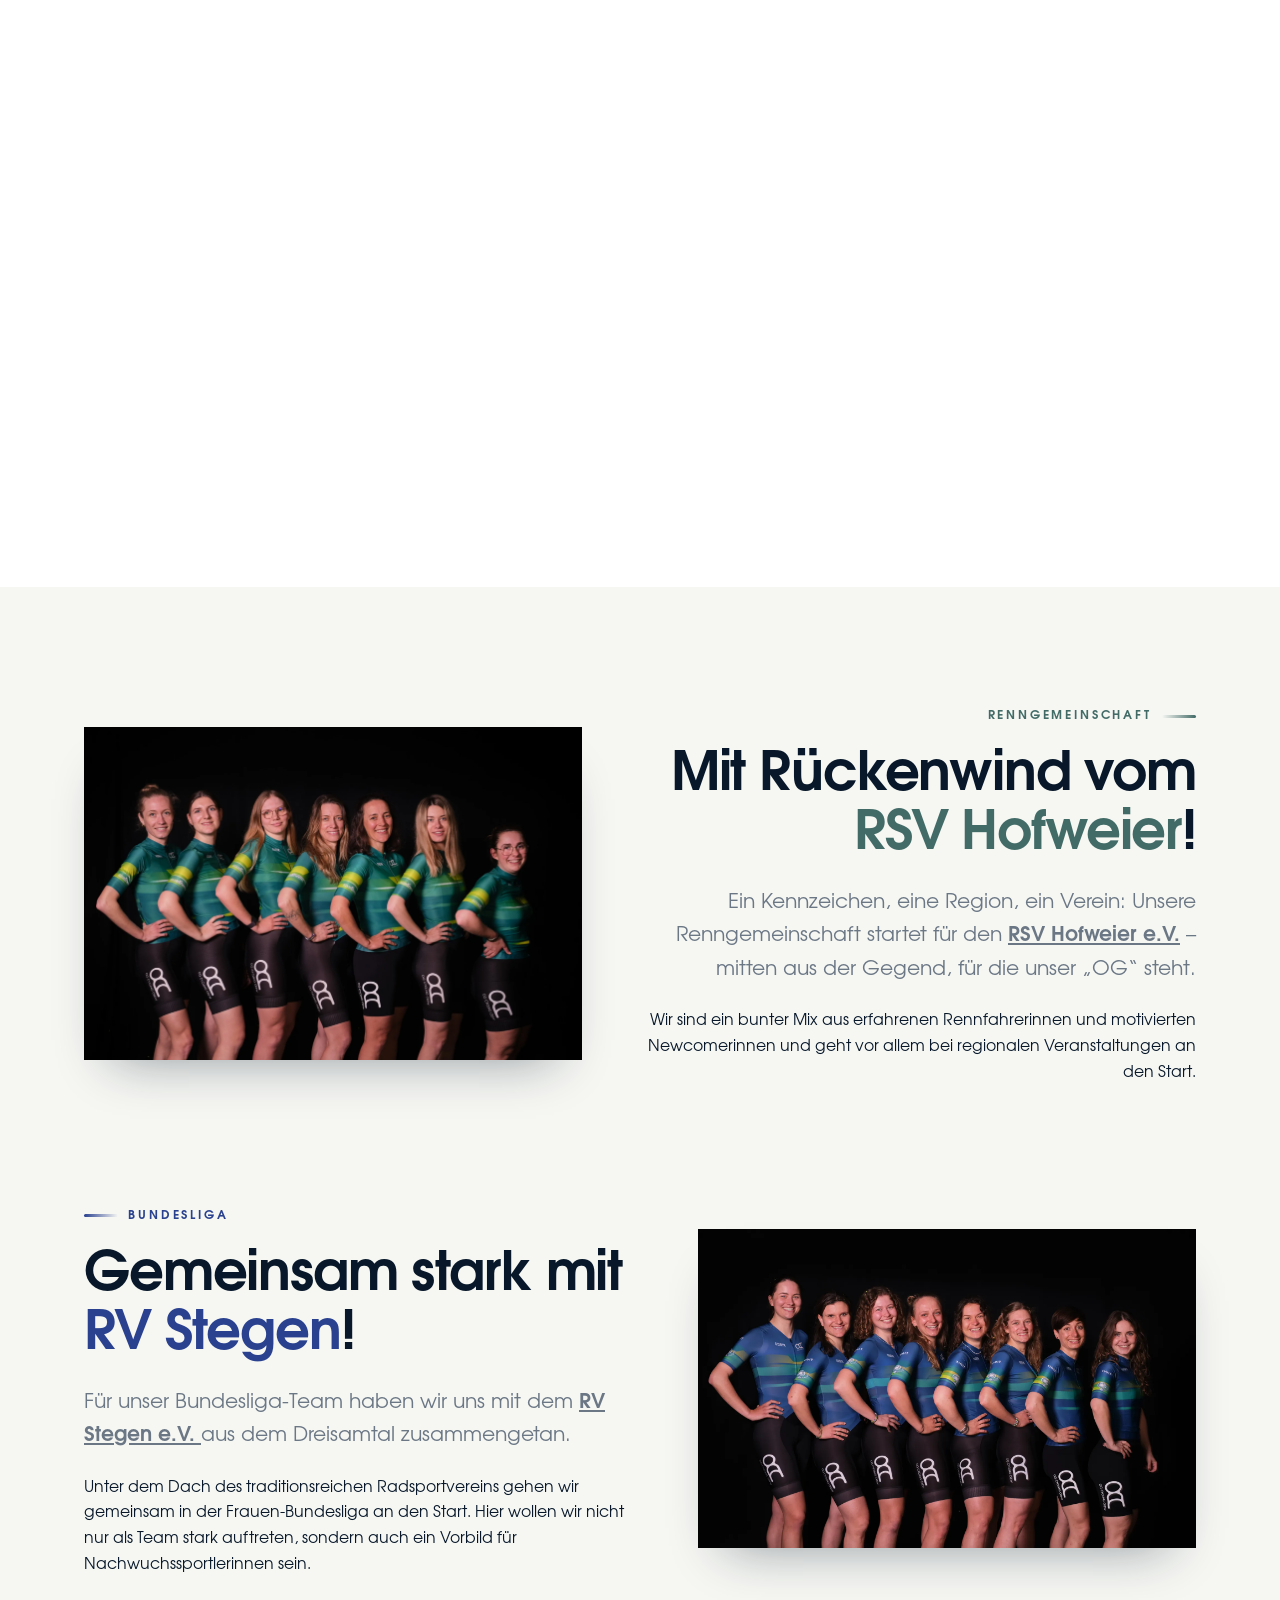
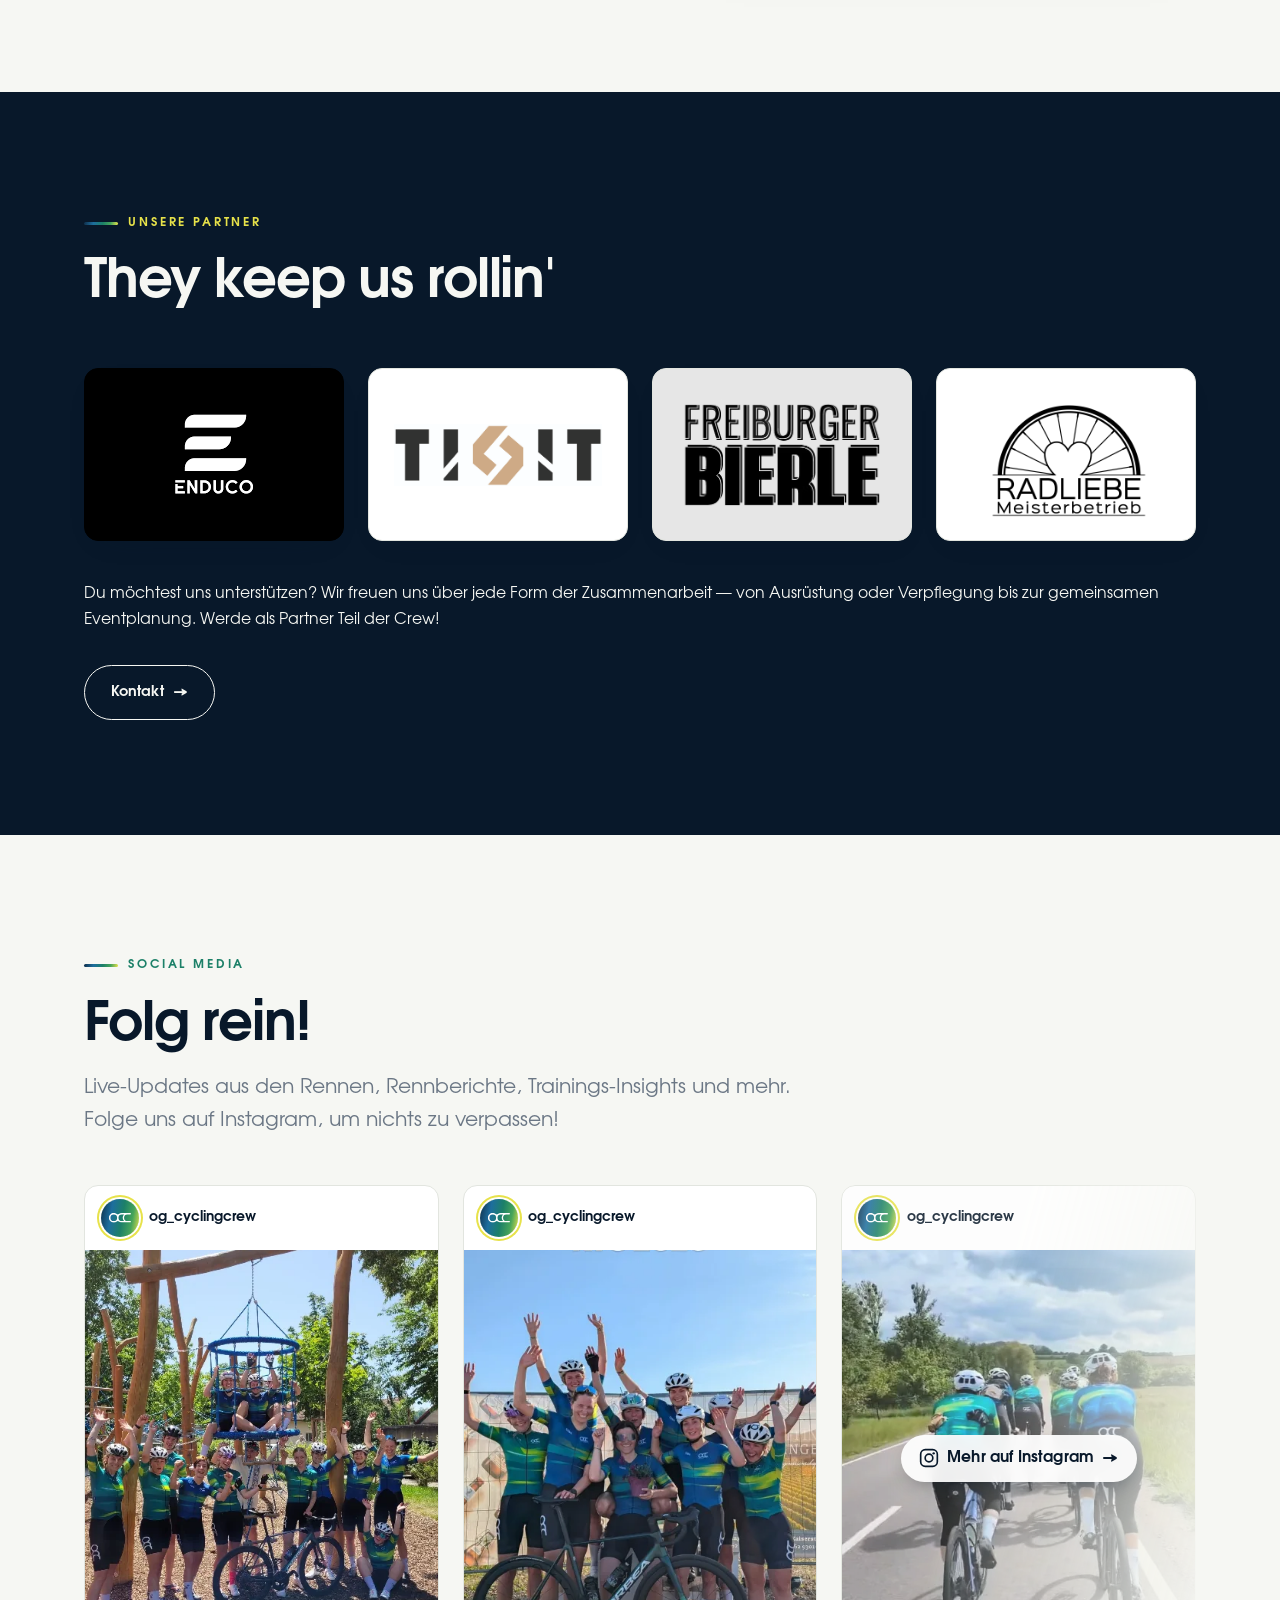
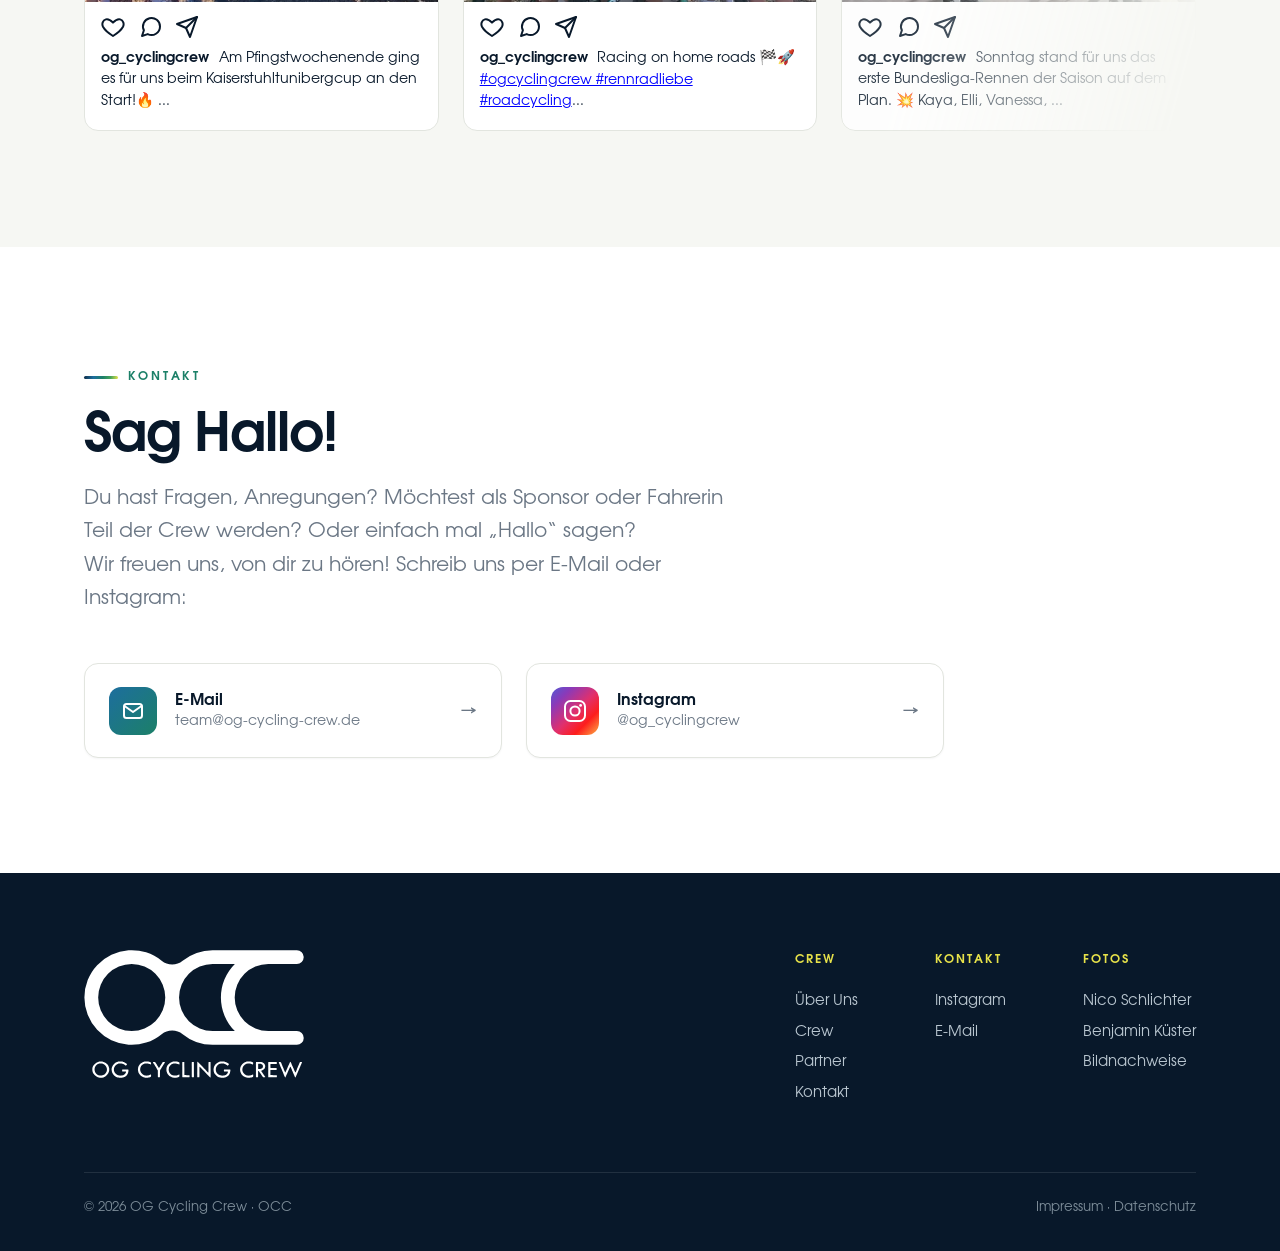
==== commit 730b2d38: "Add robots.txt, sitemap and canonical tags; placeholder alt texts - robots.txt allowing all crawlers" ====
--- a/index.html
+++ b/index.html
@@ -5,6 +5,7 @@
   <meta name="viewport" content="width=device-width, initial-scale=1.0" />
   <title>OG Cycling Crew</title>
   <meta name="description" content="OG Cycling Crew (OCC) — ein regionales Frauen-Radteam aus dem Ortenaukreis" />
+  <link rel="canonical" href="https://og-cycling-crew.de/" />
 
   <!-- Open Graph / link previews (image = hero collage + overlay + title, 1200×630; URLs must be absolute) -->
   <meta property="og:title" content="OG Cycling Crew" />
@@ -138,7 +139,7 @@
         </div>
         <div class="bib">
           <span class="bib__head" aria-hidden="true">OG Cycling Crew 2026</span>
-          <span class="bib__num">40</span>
+          <span class="bib__num">29</span>
           <span class="bib__label">Renntage</span>
         </div>
       </div>
@@ -159,27 +160,27 @@
     <div class="photo-strip reveal" data-delay="1">
       <div class="photo-strip__row">
         <div class="photo-strip__track">
-          <img src="assets/img/impressionen/race-01.webp" alt="Rennimpression der OG Cycling Crew" width="901" height="600" loading="lazy" decoding="async" />
-          <img src="assets/img/impressionen/race-03.webp" alt="Rennimpression der OG Cycling Crew" width="901" height="600" loading="lazy" decoding="async" />
-          <img src="assets/img/impressionen/race-05.webp" alt="Rennimpression der OG Cycling Crew" width="901" height="600" loading="lazy" decoding="async" />
-          <img src="assets/img/impressionen/race-07.webp" alt="Rennimpression der OG Cycling Crew" width="480" height="600" loading="lazy" decoding="async" />
-          <img data-src="assets/img/impressionen/race-09.webp" alt="Rennimpression der OG Cycling Crew" width="901" height="600" decoding="async" />
-          <img data-src="assets/img/impressionen/race-11.webp" alt="Rennimpression der OG Cycling Crew" width="480" height="600" decoding="async" />
-          <img data-src="assets/img/impressionen/race-13.webp" alt="Rennimpression der OG Cycling Crew" width="338" height="600" decoding="async" />
-          <img data-src="assets/img/impressionen/race-15.webp" alt="Rennimpression der OG Cycling Crew" width="901" height="600" decoding="async" />
-          <img data-src="assets/img/impressionen/race-17.webp" alt="Rennimpression der OG Cycling Crew" width="901" height="600" decoding="async" />
-          <img data-src="assets/img/impressionen/race-19.webp" alt="Rennimpression der OG Cycling Crew" width="810" height="540" decoding="async" />
-          <img data-src="assets/img/impressionen/race-21.webp" alt="Rennimpression der OG Cycling Crew" width="800" height="533" decoding="async" />
-          <img data-src="assets/img/impressionen/race-23.webp" alt="Rennimpression der OG Cycling Crew" width="800" height="533" decoding="async" />
-          <img data-src="assets/img/impressionen/race-25.webp" alt="Rennimpression der OG Cycling Crew" width="800" height="533" decoding="async" />
-          <img data-src="assets/img/impressionen/race-27.webp" alt="Rennimpression der OG Cycling Crew" width="800" height="533" decoding="async" />
-          <img data-src="assets/img/impressionen/race-29.webp" alt="Rennimpression der OG Cycling Crew" width="800" height="533" decoding="async" />
-          <img data-src="assets/img/impressionen/race-31.webp" alt="Rennimpression der OG Cycling Crew" width="400" height="600" decoding="async" />
-          <img data-src="assets/img/impressionen/race-33.webp" alt="Rennimpression der OG Cycling Crew" width="901" height="600" decoding="async" />
-          <img data-src="assets/img/impressionen/race-35.webp" alt="Rennimpression der OG Cycling Crew" width="901" height="600" decoding="async" />
-          <img data-src="assets/img/impressionen/race-37.webp" alt="Rennimpression der OG Cycling Crew" width="800" height="533" decoding="async" />
-          <img data-src="assets/img/impressionen/race-39.webp" alt="Rennimpression der OG Cycling Crew" width="338" height="600" decoding="async" />
-          <img data-src="assets/img/impressionen/race-41.webp" alt="Rennimpression der OG Cycling Crew" width="800" height="533" decoding="async" />
+          <img src="assets/img/impressionen/race-01.webp" alt="Rennimpression" width="901" height="600" loading="lazy" decoding="async" />
+          <img src="assets/img/impressionen/race-03.webp" alt="Rennimpression" width="901" height="600" loading="lazy" decoding="async" />
+          <img src="assets/img/impressionen/race-05.webp" alt="Rennimpression" width="901" height="600" loading="lazy" decoding="async" />
+          <img src="assets/img/impressionen/race-07.webp" alt="Rennimpression" width="480" height="600" loading="lazy" decoding="async" />
+          <img data-src="assets/img/impressionen/race-09.webp" alt="Rennimpression" width="901" height="600" decoding="async" />
+          <img data-src="assets/img/impressionen/race-11.webp" alt="Rennimpression" width="480" height="600" decoding="async" />
+          <img data-src="assets/img/impressionen/race-13.webp" alt="Rennimpression" width="338" height="600" decoding="async" />
+          <img data-src="assets/img/impressionen/race-15.webp" alt="Rennimpression" width="901" height="600" decoding="async" />
+          <img data-src="assets/img/impressionen/race-17.webp" alt="Rennimpression" width="901" height="600" decoding="async" />
+          <img data-src="assets/img/impressionen/race-19.webp" alt="Rennimpression" width="810" height="540" decoding="async" />
+          <img data-src="assets/img/impressionen/race-21.webp" alt="Rennimpression" width="800" height="533" decoding="async" />
+          <img data-src="assets/img/impressionen/race-23.webp" alt="Rennimpression" width="800" height="533" decoding="async" />
+          <img data-src="assets/img/impressionen/race-25.webp" alt="Rennimpression" width="800" height="533" decoding="async" />
+          <img data-src="assets/img/impressionen/race-27.webp" alt="Rennimpression" width="800" height="533" decoding="async" />
+          <img data-src="assets/img/impressionen/race-29.webp" alt="Rennimpression" width="800" height="533" decoding="async" />
+          <img data-src="assets/img/impressionen/race-31.webp" alt="Rennimpression" width="400" height="600" decoding="async" />
+          <img data-src="assets/img/impressionen/race-33.webp" alt="Rennimpression" width="901" height="600" decoding="async" />
+          <img data-src="assets/img/impressionen/race-35.webp" alt="Rennimpression" width="901" height="600" decoding="async" />
+          <img data-src="assets/img/impressionen/race-37.webp" alt="Rennimpression" width="800" height="533" decoding="async" />
+          <img data-src="assets/img/impressionen/race-39.webp" alt="Rennimpression" width="338" height="600" decoding="async" />
+          <img data-src="assets/img/impressionen/race-41.webp" alt="Rennimpression" width="800" height="533" decoding="async" />
           <img src="assets/img/impressionen/race-01.webp" alt="" width="901" height="600" loading="lazy" decoding="async" aria-hidden="true" />
           <img src="assets/img/impressionen/race-03.webp" alt="" width="901" height="600" loading="lazy" decoding="async" aria-hidden="true" />
           <img src="assets/img/impressionen/race-05.webp" alt="" width="901" height="600" loading="lazy" decoding="async" aria-hidden="true" />
@@ -205,26 +206,26 @@
       </div>
       <div class="photo-strip__row photo-strip__row--reverse">
         <div class="photo-strip__track">
-          <img src="assets/img/impressionen/race-02.webp" alt="Rennimpression der OG Cycling Crew" width="450" height="600" loading="lazy" decoding="async" />
-          <img src="assets/img/impressionen/race-04.webp" alt="Rennimpression der OG Cycling Crew" width="901" height="600" loading="lazy" decoding="async" />
-          <img src="assets/img/impressionen/race-06.webp" alt="Rennimpression der OG Cycling Crew" width="901" height="600" loading="lazy" decoding="async" />
-          <img src="assets/img/impressionen/race-08.webp" alt="Rennimpression der OG Cycling Crew" width="901" height="600" loading="lazy" decoding="async" />
-          <img data-src="assets/img/impressionen/race-10.webp" alt="Rennimpression der OG Cycling Crew" width="901" height="600" decoding="async" />
-          <img data-src="assets/img/impressionen/race-12.webp" alt="Rennimpression der OG Cycling Crew" width="901" height="600" decoding="async" />
-          <img data-src="assets/img/impressionen/race-14.webp" alt="Rennimpression der OG Cycling Crew" width="901" height="600" decoding="async" />
-          <img data-src="assets/img/impressionen/race-16.webp" alt="Rennimpression der OG Cycling Crew" width="901" height="600" decoding="async" />
-          <img data-src="assets/img/impressionen/race-18.webp" alt="Rennimpression der OG Cycling Crew" width="400" height="600" decoding="async" />
-          <img data-src="assets/img/impressionen/race-20.webp" alt="Rennimpression der OG Cycling Crew" width="810" height="540" decoding="async" />
-          <img data-src="assets/img/impressionen/race-22.webp" alt="Rennimpression der OG Cycling Crew" width="901" height="600" decoding="async" />
-          <img data-src="assets/img/impressionen/race-24.webp" alt="Rennimpression der OG Cycling Crew" width="800" height="534" decoding="async" />
-          <img data-src="assets/img/impressionen/race-26.webp" alt="Rennimpression der OG Cycling Crew" width="800" height="533" decoding="async" />
-          <img data-src="assets/img/impressionen/race-28.webp" alt="Rennimpression der OG Cycling Crew" width="800" height="533" decoding="async" />
-          <img data-src="assets/img/impressionen/race-30.webp" alt="Rennimpression der OG Cycling Crew" width="400" height="600" decoding="async" />
-          <img data-src="assets/img/impressionen/race-32.webp" alt="Rennimpression der OG Cycling Crew" width="901" height="600" decoding="async" />
-          <img data-src="assets/img/impressionen/race-34.webp" alt="Rennimpression der OG Cycling Crew" width="901" height="600" decoding="async" />
-          <img data-src="assets/img/impressionen/race-36.webp" alt="Rennimpression der OG Cycling Crew" width="400" height="600" decoding="async" />
-          <img data-src="assets/img/impressionen/race-38.webp" alt="Rennimpression der OG Cycling Crew" width="400" height="600" decoding="async" />
-          <img data-src="assets/img/impressionen/race-40.webp" alt="Rennimpression der OG Cycling Crew" width="450" height="600" decoding="async" />
+          <img src="assets/img/impressionen/race-02.webp" alt="Rennimpression" width="450" height="600" loading="lazy" decoding="async" />
+          <img src="assets/img/impressionen/race-04.webp" alt="Rennimpression" width="901" height="600" loading="lazy" decoding="async" />
+          <img src="assets/img/impressionen/race-06.webp" alt="Rennimpression" width="901" height="600" loading="lazy" decoding="async" />
+          <img src="assets/img/impressionen/race-08.webp" alt="Rennimpression" width="901" height="600" loading="lazy" decoding="async" />
+          <img data-src="assets/img/impressionen/race-10.webp" alt="Rennimpression" width="901" height="600" decoding="async" />
+          <img data-src="assets/img/impressionen/race-12.webp" alt="Rennimpression" width="901" height="600" decoding="async" />
+          <img data-src="assets/img/impressionen/race-14.webp" alt="Rennimpression" width="901" height="600" decoding="async" />
+          <img data-src="assets/img/impressionen/race-16.webp" alt="Rennimpression" width="901" height="600" decoding="async" />
+          <img data-src="assets/img/impressionen/race-18.webp" alt="Rennimpression" width="400" height="600" decoding="async" />
+          <img data-src="assets/img/impressionen/race-20.webp" alt="Rennimpression" width="810" height="540" decoding="async" />
+          <img data-src="assets/img/impressionen/race-22.webp" alt="Rennimpression" width="901" height="600" decoding="async" />
+          <img data-src="assets/img/impressionen/race-24.webp" alt="Rennimpression" width="800" height="534" decoding="async" />
+          <img data-src="assets/img/impressionen/race-26.webp" alt="Rennimpression" width="800" height="533" decoding="async" />
+          <img data-src="assets/img/impressionen/race-28.webp" alt="Rennimpression" width="800" height="533" decoding="async" />
+          <img data-src="assets/img/impressionen/race-30.webp" alt="Rennimpression" width="400" height="600" decoding="async" />
+          <img data-src="assets/img/impressionen/race-32.webp" alt="Rennimpression" width="901" height="600" decoding="async" />
+          <img data-src="assets/img/impressionen/race-34.webp" alt="Rennimpression" width="901" height="600" decoding="async" />
+          <img data-src="assets/img/impressionen/race-36.webp" alt="Rennimpression" width="400" height="600" decoding="async" />
+          <img data-src="assets/img/impressionen/race-38.webp" alt="Rennimpression" width="400" height="600" decoding="async" />
+          <img data-src="assets/img/impressionen/race-40.webp" alt="Rennimpression" width="450" height="600" decoding="async" />
           <img src="assets/img/impressionen/race-02.webp" alt="" width="450" height="600" loading="lazy" decoding="async" aria-hidden="true" />
           <img src="assets/img/impressionen/race-04.webp" alt="" width="901" height="600" loading="lazy" decoding="async" aria-hidden="true" />
           <img src="assets/img/impressionen/race-06.webp" alt="" width="901" height="600" loading="lazy" decoding="async" aria-hidden="true" />
